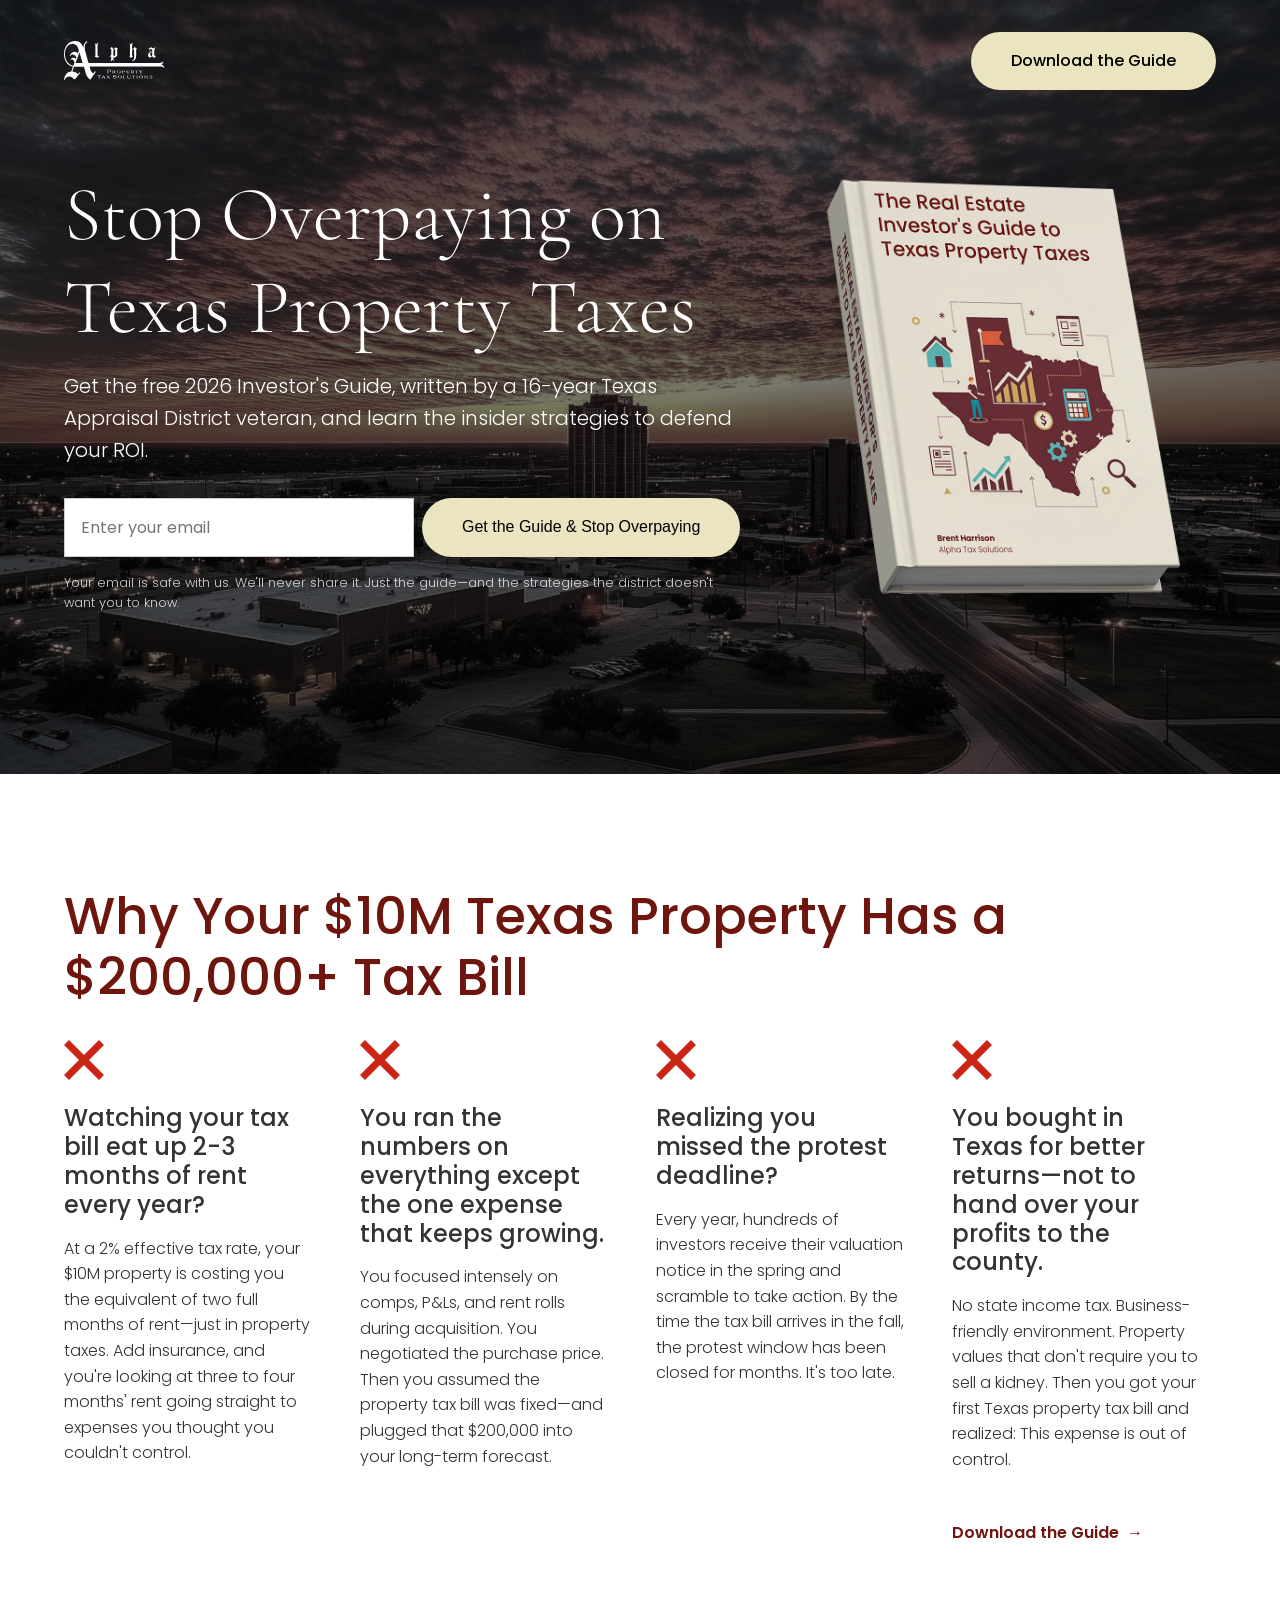
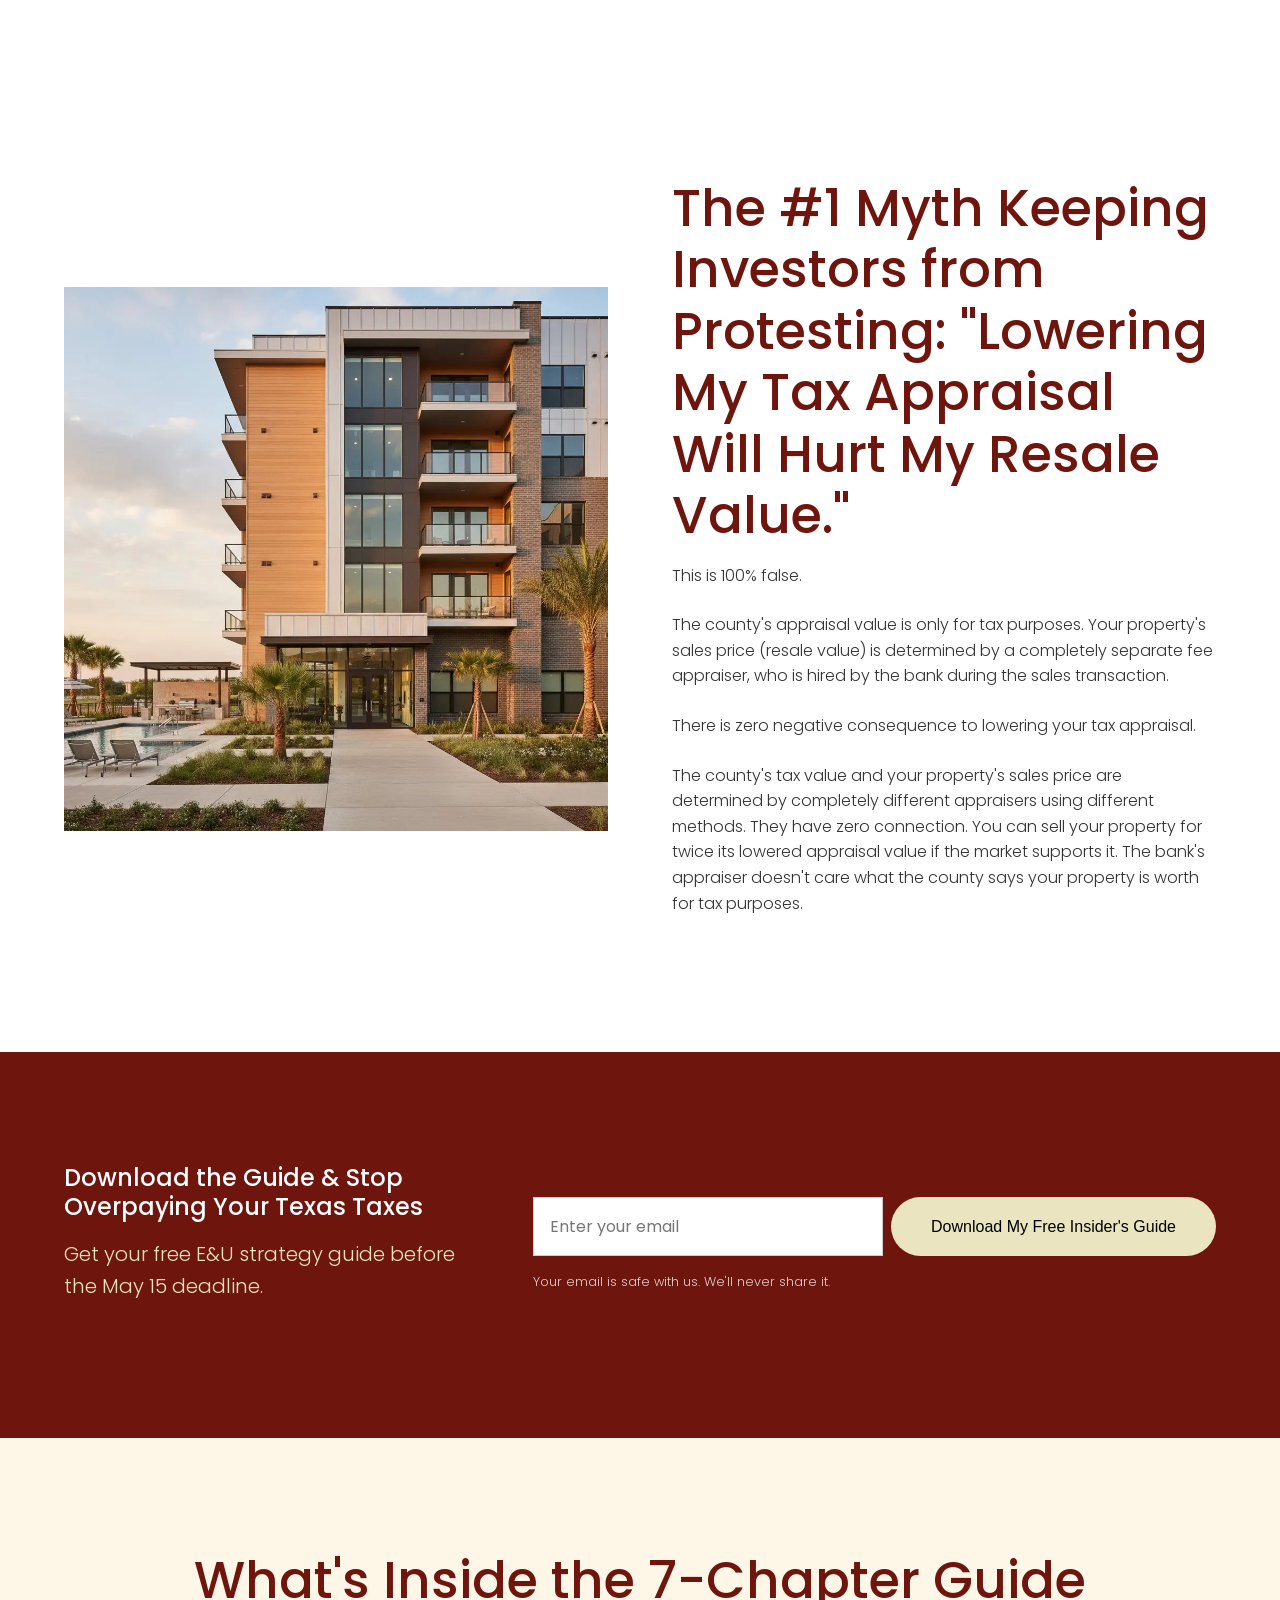
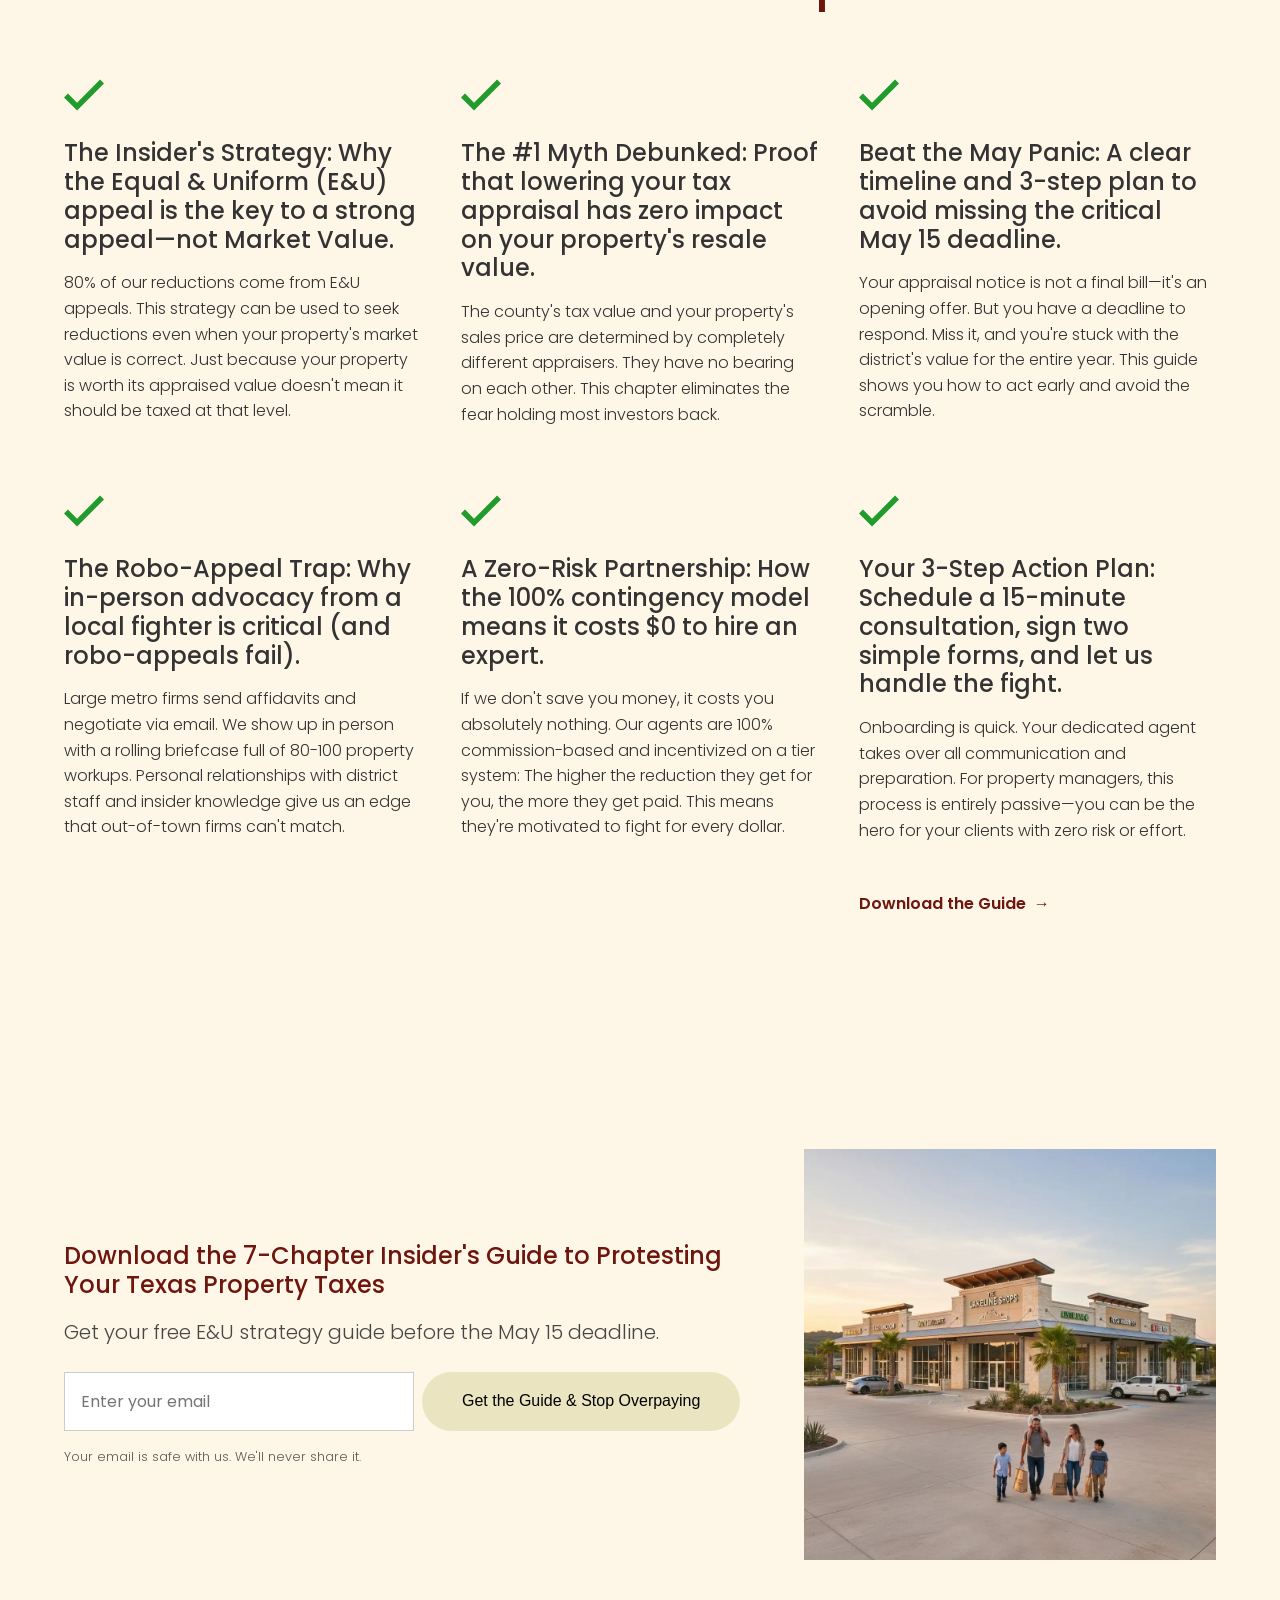
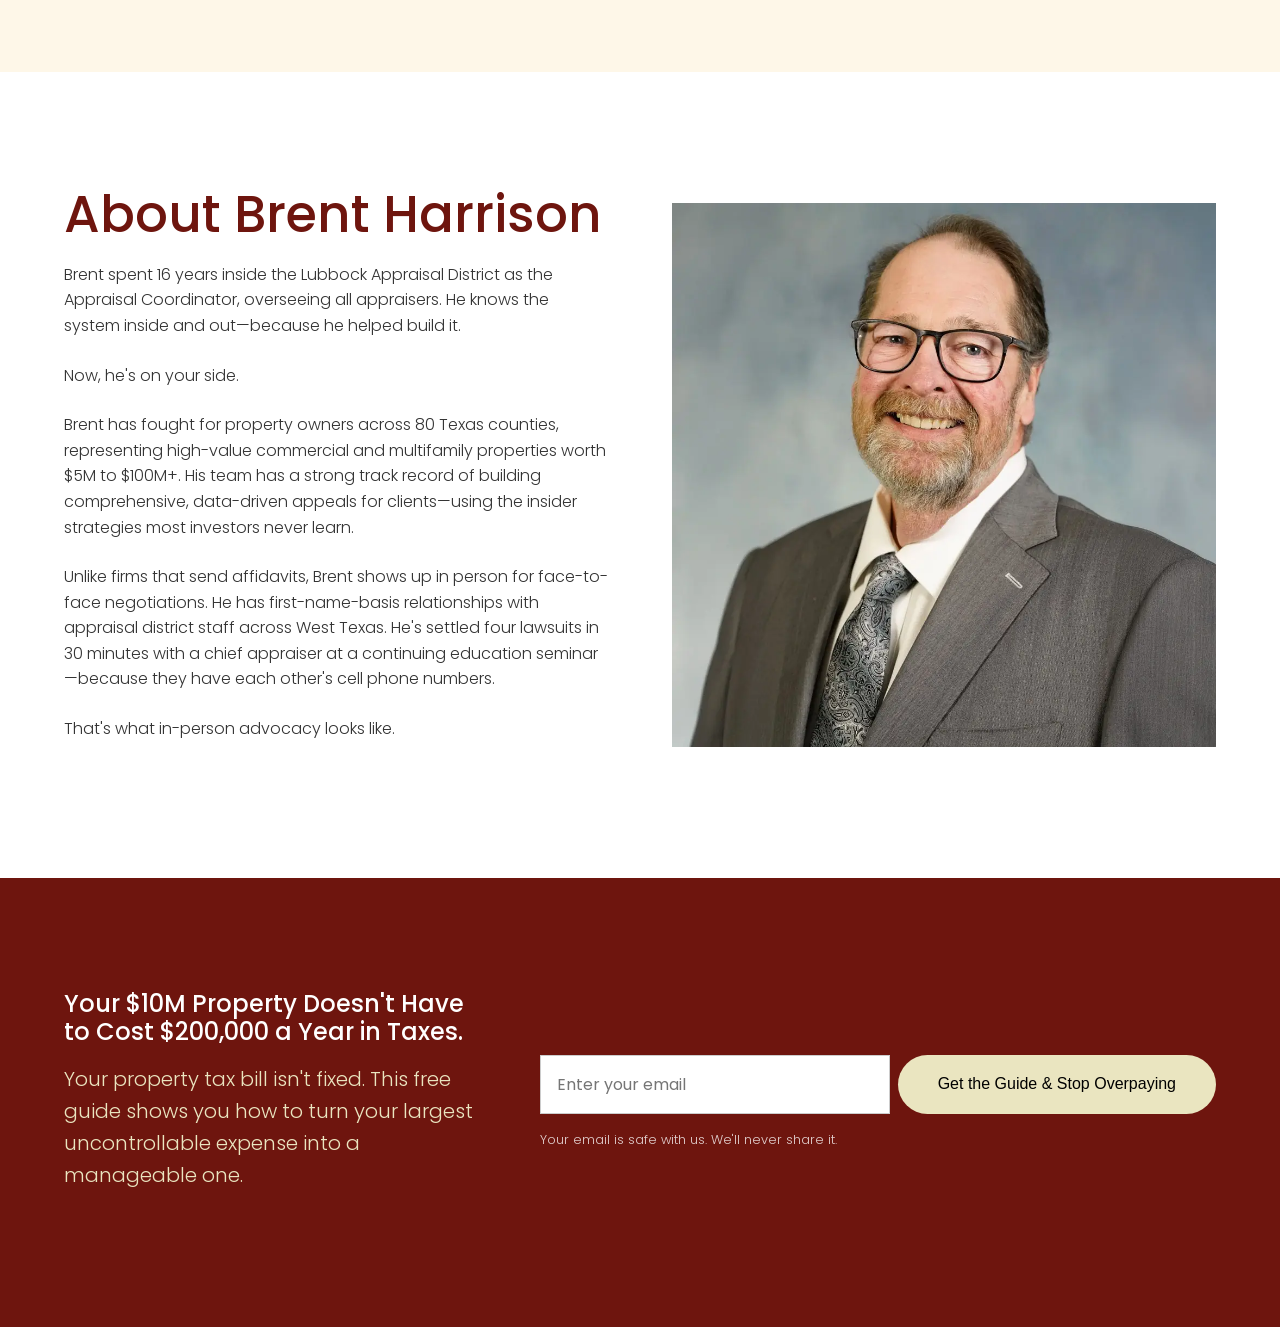
==== index.html @ 80155498 "Initial commit: Add website files" ====
<!DOCTYPE html>
<html lang="en">
<head>
    <meta charset="UTF-8">
    <meta name="viewport" content="width=device-width, initial-scale=1.0">
    
    <title>Insider's Texas Property Tax Guide for Investors | Alpha Tax Solutions</title>
    <meta name="description" content="Stop overpaying. Get the free guide from a 16-year appraisal district veteran. Learn the 'Equal & Uniform' insider strategy to protest and lower your Texas tax bill.">
    
    <link rel="icon" href="img/favicon.ico" sizes="any">
    <link rel="icon" href="img/favicon.svg" type="image/svg+xml">
    <link rel="apple-touch-icon" href="img/apple-touch-icon.png">
    <link rel="manifest" href="site.webmanifest">

    <link rel="preconnect" href="https://fonts.googleapis.com">
    <link rel="preconnect" href="https://fonts.gstatic.com" crossorigin>
    <link href="https://fonts.googleapis.com/css2?family=Cormorant+Garamond:ital,wght@0,300..700;1,300..700&family=Poppins:ital,wght@0,100;0,200;0,300;0,400;0,500;0,600;0,700;0,800;0,900;1,100;1,200;1,300;1,400;1,500;1,600;1,700;1,800;1,900&display=swap" rel="stylesheet">
    
    <link rel="stylesheet" href="style.css">

    <script type="application/ld+json">
    {
      "@context": "https://schema.org",
      "@type": "ProfessionalService",
      "name": "Alpha Tax Solutions",
      "description": "A property tax protest company specializing in helping Texas investors lower their tax bills using strategies like 'Equal & Uniform'.",
      "address": {
        "@type": "PostalAddress",
        "addressLocality": "Lubbock",
        "addressRegion": "TX",
        "addressCountry": "US"
      },
      "telephone": "+1-806-555-1234",
      "url": "https://www.alphataxsolutions.com",
      "logo": "https://www.alphataxsolutions.com/img/logo.svg",
      "sameAs": [
        "https://www.linkedin.com/company/alpha-tax-solutions"
      ],
      "areaServed": {
        "@type": "State",
        "name": "Texas"
      }
    }
    </script>
</head>
<body>

    <header class="hero-section">
        <div class="container">
            <nav class="main-nav">
                <a href="#" class="logo">
                    <img src="img/logo.svg" alt="Alpha Tax Solutions Logo">
                </a>
                <a href="#guide-form-1" class="btn">Download the Guide</a>
            </nav>
            
            <div class="hero-content grid-2">
                <div class="hero-text">
                    <h1>Stop Overpaying on Texas Property Taxes</h1>
                    <p class="subheader">Get the free 2026 Investor's Guide, written by a 16-year Texas Appraisal District veteran, and learn the insider strategies to defend your ROI.</p>
                    
                    <div class="cta-form" id="guide-form-1">
                        <form action="#" method="POST">
                            <input type="email" name="email" placeholder="Enter your email" required>
                            <button type="submit" class="btn">Get the Guide & Stop Overpaying</button>
                        </form>
                        <p>Your email is safe with us. We'll never share it. Just the guide—and the strategies the district doesn't want you to know.</p>
                    </div>
                </div>
                <div class="hero-image">
                    
                    <img src="img/book.png" alt="Texas Property Tax Guide for Investors">
                </div>
            </div>
        </div>
    </header>

    <main>

        <section class="problem-section section">
            <div class="container">
                <h2 class="problem-heading">Why Your $10M Texas Property Has a $200,000+ Tax Bill</h2>
                <div class="grid-4">
                    <div class="problem-card">
                        <img src="img/cross.svg" alt="Problem Icon" class="icon">
                        <h3>Watching your tax bill eat up 2-3 months of rent every year?</h3>
                        <p>At a 2% effective tax rate, your $10M property is costing you the equivalent of two full months of rent—just in property taxes. Add insurance, and you're looking at three to four months' rent going straight to expenses you thought you couldn't control.</p>
                    </div>
                    <div class="problem-card">
                        <img src="img/cross.svg" alt="Problem Icon" class="icon">
                        <h3>You ran the numbers on everything except the one expense that keeps growing.</h3>
                        <p>You focused intensely on comps, P&Ls, and rent rolls during acquisition. You negotiated the purchase price. Then you assumed the property tax bill was fixed—and plugged that $200,000 into your long-term forecast.</p>
                    </div>
                    <div class="problem-card">
                        <img src="img/cross.svg" alt="Problem Icon" class="icon">
                        <h3>Realizing you missed the protest deadline?</h3>
                        <p> Every year, hundreds of investors receive their valuation notice in the spring and scramble to take action. By the time the tax bill arrives in the fall, the protest window has been closed for months. It's too late.</p>
                    </div>
                    <div class="problem-card">
                        <img src="img/cross.svg" alt="Problem Icon" class="icon">
                        <h3>You bought in Texas for better returns—not to hand over your profits to the county.</h3>
                        <p>No state income tax. Business-friendly environment. Property values that don't require you to sell a kidney. Then you got your first Texas property tax bill and realized: This expense is out of control.</p>
                        <a href="#guide-form-1" class="btn btn-secondary">Download the Guide &nbsp;&rarr;</a>
                    </div>
                </div>
            </div>
        </section>

        <section class="myth-section section">
            <div class="container grid-2">
                <div class="myth-image">
                    
                    <img src="img/multifamily.webp" alt="Modern multifamily property in Texas">
                </div>
                <div class="myth-text">
                    <h2>The #1 Myth Keeping Investors from Protesting: "Lowering My Tax Appraisal Will Hurt My Resale Value."</h2>
                    <p>This is 100% false.</p>
                    <p>The county's appraisal value is only for tax purposes. Your property's sales price (resale value) is determined by a completely separate fee appraiser, who is hired by the bank during the sales transaction.</p>
                    <p>There is zero negative consequence to lowering your tax appraisal.</p>
                    <p>The county's tax value and your property's sales price are determined by completely different appraisers using different methods. They have zero connection. You can sell your property for twice its lowered appraisal value if the market supports it. The bank's appraiser doesn't care what the county says your property is worth for tax purposes.</p>
                </div>
            </div>
        </section>

        <section class="cta-section section">
            <div class="container grid-2">
                <div class="cta-text">
                    <h3>Download the Guide & Stop Overpaying Your Texas Taxes</h3>
                    <p class="cta-sub">Get your free E&U strategy guide before the May 15 deadline.</p>
                </div>
                <div class="cta-form-container">
                    <div class="cta-form">
                        <form action="#" method="POST">
                            <input type="email" name="email" placeholder="Enter your email" required>
                            <button type="submit" class="btn">Download My Free Insider's Guide</button>
                        </form>
                        <p>Your email is safe with us. We'll never share it.</p>
                    </div>
                </div>
            </div>
        </section>

        <section class="inside-section section">
            <div class="container">
                <h2>What's Inside the 7-Chapter Guide</h2>
                <div class="grid-3">
                    <div class="inside-card">
                        <img src="img/check.svg" alt="Check Icon" class="icon">
                        <h3>The Insider's Strategy: Why the Equal & Uniform (E&U) appeal is the key to a strong appeal—not Market Value.</h3>
                        <p>80% of our reductions come from E&U appeals. This strategy can be used to seek reductions even when your property's market value is correct. Just because your property is worth its appraised value doesn't mean it should be taxed at that level.</p>
                    </div>
                    <div class="inside-card">
                        <img src="img/check.svg" alt="Check Icon" class="icon">
                        <h3>The #1 Myth Debunked: Proof that lowering your tax appraisal has zero impact on your property's resale value.</h3>
                        <p>The county's tax value and your property's sales price are determined by completely different appraisers. They have no bearing on each other. This chapter eliminates the fear holding most investors back.</p>
                    </div>
                    <div class="inside-card">
                        <img src="img/check.svg" alt="Check Icon" class="icon">
                        <h3>Beat the May Panic: A clear timeline and 3-step plan to avoid missing the critical May 15 deadline.</h3>
                        <p>Your appraisal notice is not a final bill—it's an opening offer. But you have a deadline to respond. Miss it, and you're stuck with the district's value for the entire year. This guide shows you how to act early and avoid the scramble.</p>
                    </div>
                    <div class="inside-card">
                        <img src="img/check.svg" alt="Check Icon" class="icon">
                        <h3>The Robo-Appeal Trap: Why in-person advocacy from a local fighter is critical (and robo-appeals fail).</h3>
                        <p>Large metro firms send affidavits and negotiate via email. We show up in person with a rolling briefcase full of 80-100 property workups. Personal relationships with district staff and insider knowledge give us an edge that out-of-town firms can't match.</p>
                    </div>
                    <div class="inside-card">
                        <img src="img/check.svg" alt="Check Icon" class="icon">
                        <h3>A Zero-Risk Partnership: How the 100% contingency model means it costs $0 to hire an expert.</h3>
                        <p> If we don't save you money, it costs you absolutely nothing. Our agents are 100% commission-based and incentivized on a tier system: The higher the reduction they get for you, the more they get paid. This means they're motivated to fight for every dollar.</p>
                    </div>
                    <div class="inside-card">
                        <img src="img/check.svg" alt="Problem Icon" class="icon">
                        <h3>Your 3-Step Action Plan: Schedule a 15-minute consultation, sign two simple forms, and let us handle the fight.</h3>
                        <p>Onboarding is quick. Your dedicated agent takes over all communication and preparation. For property managers, this process is entirely passive—you can be the hero for your clients with zero risk or effort.</p>
                        <a href="#guide-form-1" class="btn btn-secondary">Download the Guide &nbsp;&rarr;</a>
                    </div>
                </div>
            </div>
        </section>

        <section class="cta-section-alt section">
            <div class="container grid-2">
                <div class="cta-alt-text">
                    <h3>Download the 7-Chapter Insider's Guide to Protesting Your Texas Property Taxes</h3>
                    <p class="cta-sub">Get your free E&U strategy guide before the May 15 deadline.</p>
                    <div class="cta-form">
                        <form action="#" method="POST">
                            <input type="email" name="email" placeholder="Enter your email" required>
                            <button type="submit" class="btn">Get the Guide & Stop Overpaying</button>
                        </form>
                        <p>Your email is safe with us. We'll never share it.</p>
                    </div>
                </div>
                <div class="cta-alt-image">
                    
                    <img src="img/stripmall.webp" alt="Commercial strip mall property in Texas">
                </div>
            </div>
        </section>

        <section class="about-section section">
            <div class="container grid-2">
                <div class="about-text">
                    <h2>About Brent Harrison</h2>
                    <p>Brent spent 16 years inside the Lubbock Appraisal District as the Appraisal Coordinator, overseeing all appraisers. He knows the system inside and out—because he helped build it.</p>
                    <p>Now, he's on your side.</p>
                    <p>Brent has fought for property owners across 80 Texas counties, representing high-value commercial and multifamily properties worth $5M to $100M+. His team has a strong track record of building comprehensive, data-driven appeals for clients—using the insider strategies most investors never learn.</p>
                    <p>Unlike firms that send affidavits, Brent shows up in person for face-to-face negotiations. He has first-name-basis relationships with appraisal district staff across West Texas. He's settled four lawsuits in 30 minutes with a chief appraiser at a continuing education seminar—because they have each other's cell phone numbers.</p>
                    <p>That's what in-person advocacy looks like.</p>
                </div>
                <div class="about-image">
                    
                    <img src="img/brent.webp" alt="Brent Harrison, 16-year appraisal district veteran">
                </div>
            </div>
        </section>

        <section class="cta-section section">
            <div class="container grid-2">
                <div class="cta-text">
                    <h3>Your $10M Property Doesn't Have to Cost $200,000 a Year in Taxes.</h3>
                    <p class="cta-sub">Your property tax bill isn't fixed. This free guide shows you how to turn your largest uncontrollable expense into a manageable one.</p>
                </div>
                <div class="cta-form-container">
                    <div class="cta-form">
                        <form action="#" method="POST">
                            <input type="email" name="email" placeholder="Enter your email" required>
                            <button type="submit" class="btn">Get the Guide & Stop Overpaying</button>
                        </form>
                        <p>Your email is safe with us. We'll never share it.</p>
                    </div>
                </div>
            </div>
        </section>
    </main>

</body>
</html>
---- style.css ----
/*
==================================================
CSS Variables (Root)
==================================================
*/
:root {
    /* Fonts */
    --font-primary: 'Poppins', sans-serif;
    --font-secondary: 'Cormorant Garamond', serif;

    /* Colors */
    --color-primary: #6E150E;
    --color-secondary: #EAE5C0;
    --color-accent: #FEF7E8;
    --color-text-light: #ffffff;
    --color-text-dark: #000000;
    --color-text-body: #333333;

    /* Sizing & Spacing */
    --padding-section: 112px;
    --padding-container: 64px;
    --max-width-container: 1440px;
    --border-radius-btn: 70px;
}

/*
==================================================
Global Reset & Base Styles
==================================================
*/
* {
    margin: 0;
    padding: 0;
    box-sizing: border-box;
}

html {
    scroll-behavior: smooth;
    font-size: 16px;
}

body {
    font-family: var(--font-primary);
    font-weight: 300;
    line-height: 1.6;
    color: var(--color-text-body);
    background-color: var(--color-text-light);
}

img {
    max-width: 100%;
    height: auto;
    display: block;
}

a {
    text-decoration: none;
    color: inherit;
}

/*
==================================================
Typography
==================================================
*/
h1, h2, h3 {
    margin-bottom: 1rem;
    line-height: 1.2;
}

h1 {
    font-family: var(--font-secondary);
    font-weight: 300;
    font-size: clamp(3rem, 6vw, 5rem); /* Scales font size */
}

h2 {
    font-family: var(--font-primary);
    font-weight: 500;
    color: var(--color-primary);
    font-size: clamp(2rem, 4vw, 3.25rem);
}

h3 {
    font-family: var(--font-primary);
    font-weight: 500;
    font-size: clamp(1.25rem, 2vw, 1.5rem);
}

p {
    margin-bottom: 1.5rem;
}

p.subheader {
    font-size: 1.25rem;
    margin-bottom: 2rem;
}

.icon {
    height: 40px;
    width: 40px;
    margin-bottom: 1.5rem;
}

/*
==================================================
Layout & Reusable Components
==================================================
*/
.section {
    padding: var(--padding-section) 0;
}

.container {
    width: 100%;
    max-width: var(--max-width-container);
    margin: 0 auto;
    padding: 0 var(--padding-container);
}

.grid-2 {
    display: grid;
    grid-template-columns: 1fr 1fr;
    gap: 4rem;
    align-items: center;
}

.grid-3 {
    display: grid;
    grid-template-columns: repeat(3, 1fr);
    gap: 2.5rem;
}

.grid-4 {
    display: grid;
    grid-template-columns: repeat(4, 1fr);
    gap: 2rem;
}

/* Buttons */
.btn {
    display: inline-block;
    padding: 1rem 2.5rem;
    background-color: var(--color-secondary);
    color: var(--color-text-dark);
    border-radius: var(--border-radius-btn);
    font-weight: 500;
    text-align: center;
    transition: all 0.3s ease;
    border: none;
    cursor: pointer;
    font-size: 1rem;
}

.btn:hover {
    transform: translateY(-3px);
    box-shadow: 0 4px 10px rgba(0, 0, 0, 0.1);
}

.btn.btn-secondary {
    background-color: transparent;
    color: var(--color-primary);
    padding: 0.5rem 0;
    border-radius: 0;
    font-weight: 600;
}

.btn.btn-secondary:hover {
    transform: none;
    box-shadow: none;
    opacity: 0.7;
}

/* CTA Form */
.cta-form {
    display: flex;
    flex-direction: column;
    gap: 1rem;
}

.cta-form form {
    display: flex;
    gap: 0.5rem;
    width: 100%;
}

.cta-form input[type="email"] {
    flex-grow: 1;
    padding: 1rem;
    border: 1px solid #ccc;
    font-family: var(--font-primary);
    font-size: 1rem;
}

.cta-form .btn {
    flex-shrink: 0;
    white-space: nowrap; /* Prevents button text from wrapping */
}

.cta-form p {
    font-size: 0.8rem;
    opacity: 0.8;
    margin-bottom: 0;
}

/*
==================================================
Section Specific Styles
==================================================
*/

/* --- Hero Section --- */
.hero-section {
    background: linear-gradient(rgba(0, 0, 0, 0.5), rgba(0, 0, 0, 0.5)), url('img/city.jpg') no-repeat center center/cover;
    color: var(--color-text-light);
    padding-bottom: var(--padding-section);
}

.main-nav {
    display: flex;
    justify-content: space-between;
    align-items: center;
    padding: 2rem 0;
}

.main-nav .logo img {
    height: 40px;
    width: auto;
}

.hero-content {
    min-height: 60vh;
}

.hero-image img {
    width: 100%;
    max-width: 450px;
    margin: 0 auto;
}

/* --- Problem Section --- */
.problem-heading {
    /* Spans 2 columns on a 4-column grid base */
    grid-column: 1 / span 2;
    margin-bottom: 2rem;
}

.problem-section .grid-4 {
    align-items: flex-start;
}

.problem-card {
    padding-right: 1rem; /* Ensures text doesn't touch next card's space */
}
.problem-card .btn-secondary {
    margin-top: 1rem;
}

/* --- Myth Section --- */
.myth-section .myth-image img {
    aspect-ratio: 1/1;
    object-fit: cover;
    width: 100%;
}

/* --- CTA Section (Dark) --- */
.cta-section {
    background-color: var(--color-primary);
    color: var(--color-text-light);
}

.cta-section h3 {
    color: var(--color-text-light);
}

.cta-section .cta-sub {
    color: var(--color-secondary);
    font-size: 1.25rem;
}

/* --- What's Inside Section --- */
.inside-section {
    background-color: var(--color-accent);
}

.inside-section h2 {
    text-align: center;
    margin-bottom: 4rem;
}

.inside-section .grid-3 {
    align-items: flex-start;
}

.inside-card .btn-secondary {
    margin-top: 1rem;
}

/* --- CTA Section 2 (Light) --- */
.cta-section-alt {
    background-color: var(--color-accent);
}

.cta-section-alt h3 {
    color: var(--color-primary); /* Readability Fix */
}

.cta-section-alt .cta-sub {
    color: var(--color-text-body); /* Readability Fix */
    font-size: 1.25rem;
    opacity: 0.9;
}

.cta-section-alt .cta-alt-image img {
}

/* --- About Section --- */
.about-section .about-image img {
    aspect-ratio: 1/1;
    object-fit: cover;
    object-position: top;
    width: 100%;
}

/*
==================================================
Responsiveness (Mobile)
==================================================
*/

/* --- Tablet (Medium Screens) --- */
@media (max-width: 992px) {
    :root {
        --padding-section: 80px;
        --padding-container: 40px;
    }

    .grid-4 {
        grid-template-columns: 1fr 1fr;
    }

    .problem-heading {
        grid-column: 1 / span 2; /* Stays spanned */
    }
}

/* --- Mobile (Small Screens) --- */
@media (max-width: 768px) {
    :root {
        --padding-section: 60px;
        --padding-container: 24px;
    }

    .grid-2,
    .grid-3,
    .grid-4 {
        grid-template-columns: 1fr; /* Stack all columns */
        gap: 2rem;
    }

    .problem-heading {
        grid-column: 1 / span 1; /* Stacks */
    }

    .hero-content {
        text-align: center;
    }

    .hero-image {
        /* FIX 3: Removed 'order: -1' and changed margin */
        margin-top: 2rem; 
    }

    .myth-section .myth-image {
        order: -1;
    }

    .cta-alt-image {
        order: -1;
    }
    
    .about-section .about-image {
        order: -1;
    }

    .cta-form form {
        flex-direction: column;
        align-items: stretch;
    }

    .cta-form .btn {
        width: 100%;
    }

    .main-nav {
        padding: 1rem 0;
        /* FIX 2: Push button to the right on mobile */
        justify-content: flex-end; 
    }

    /* FIX 2: Hide logo on mobile */
    .main-nav .logo {
        display: none;
    }

    .main-nav .logo img {
        height: 32px;
    }
}
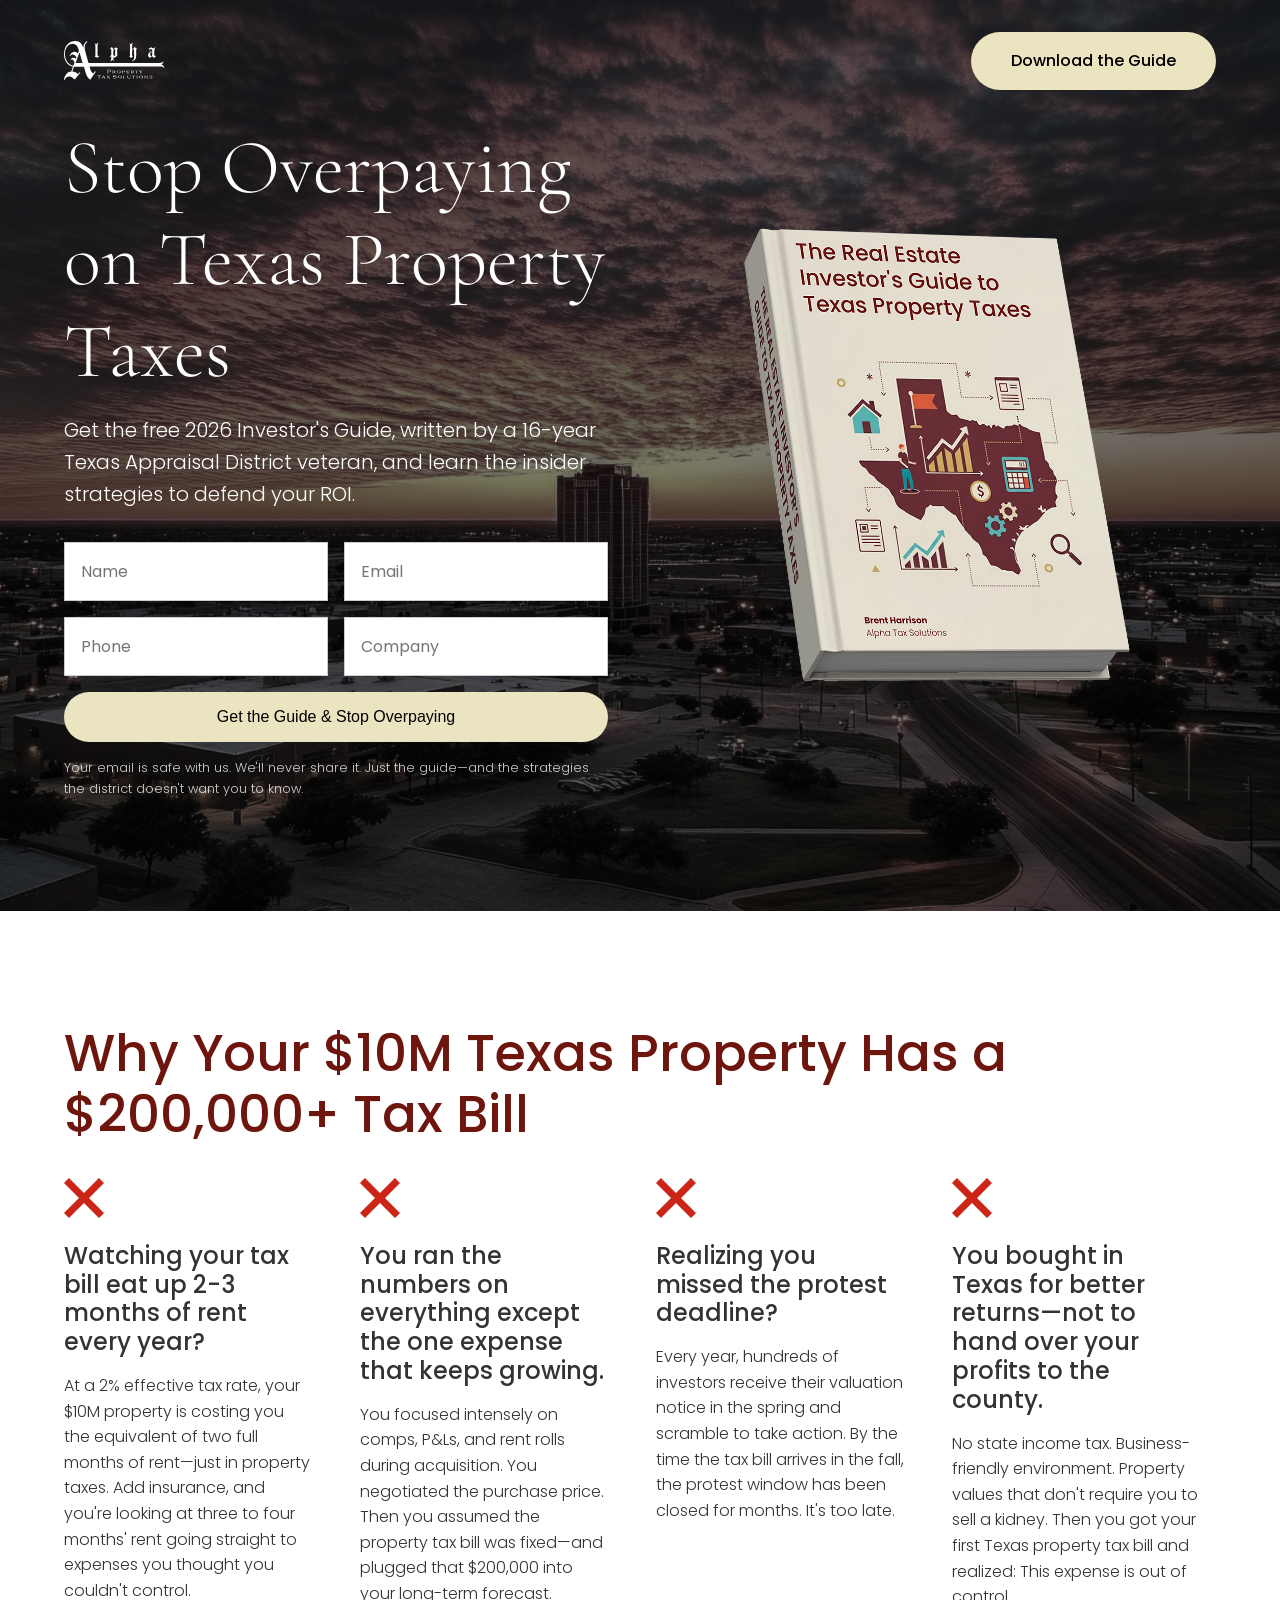
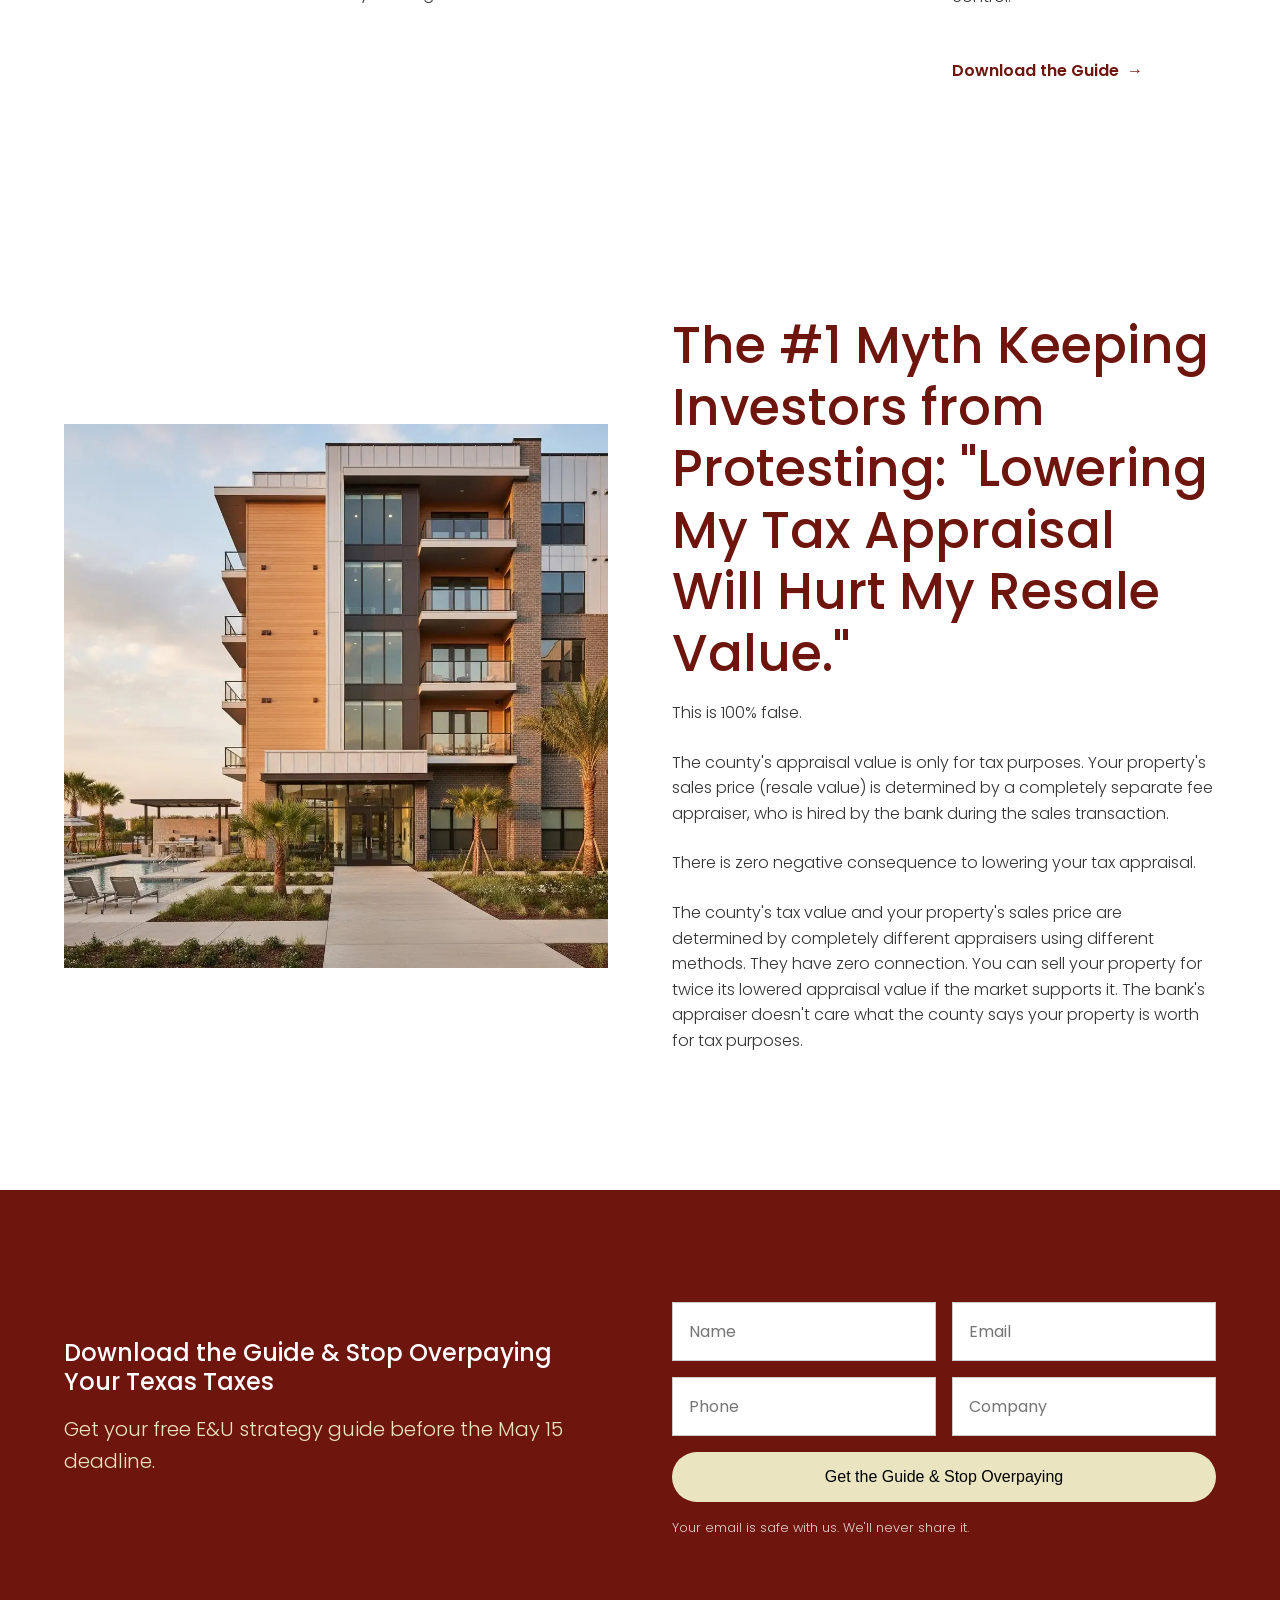
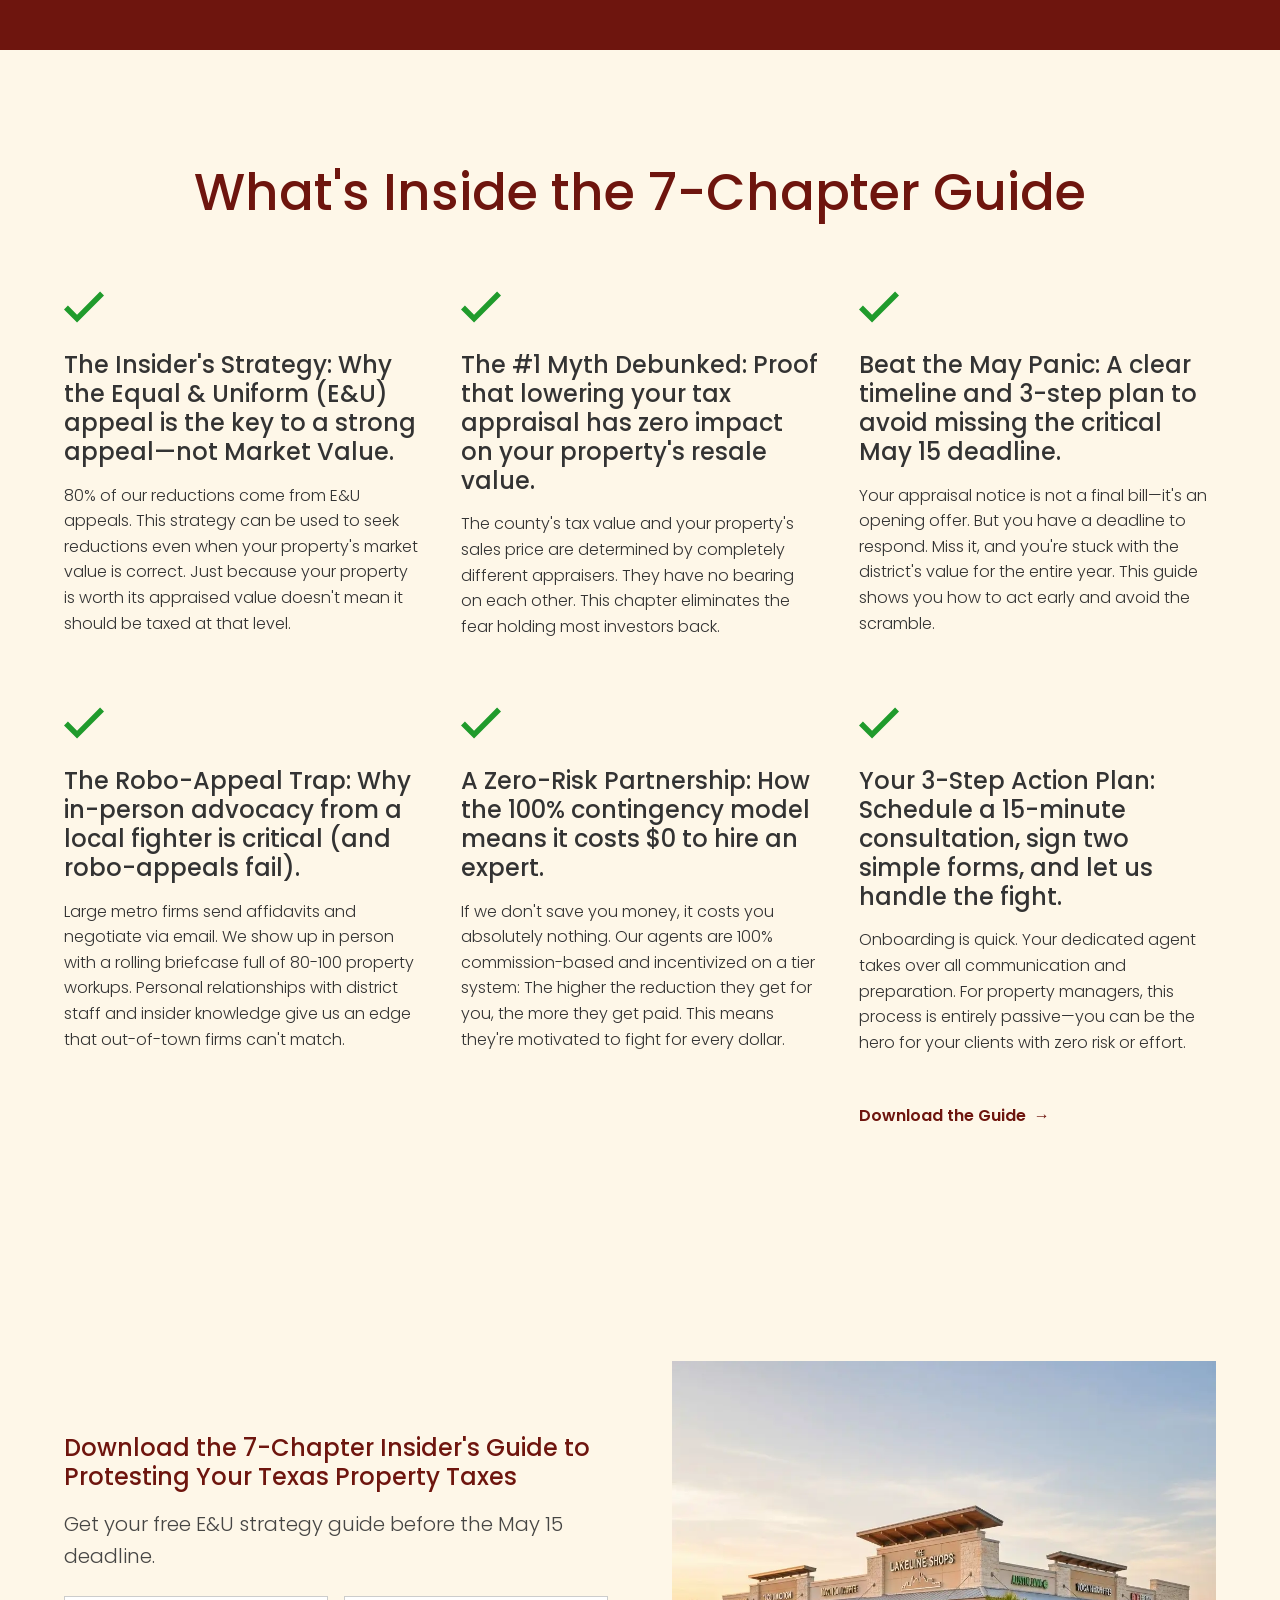
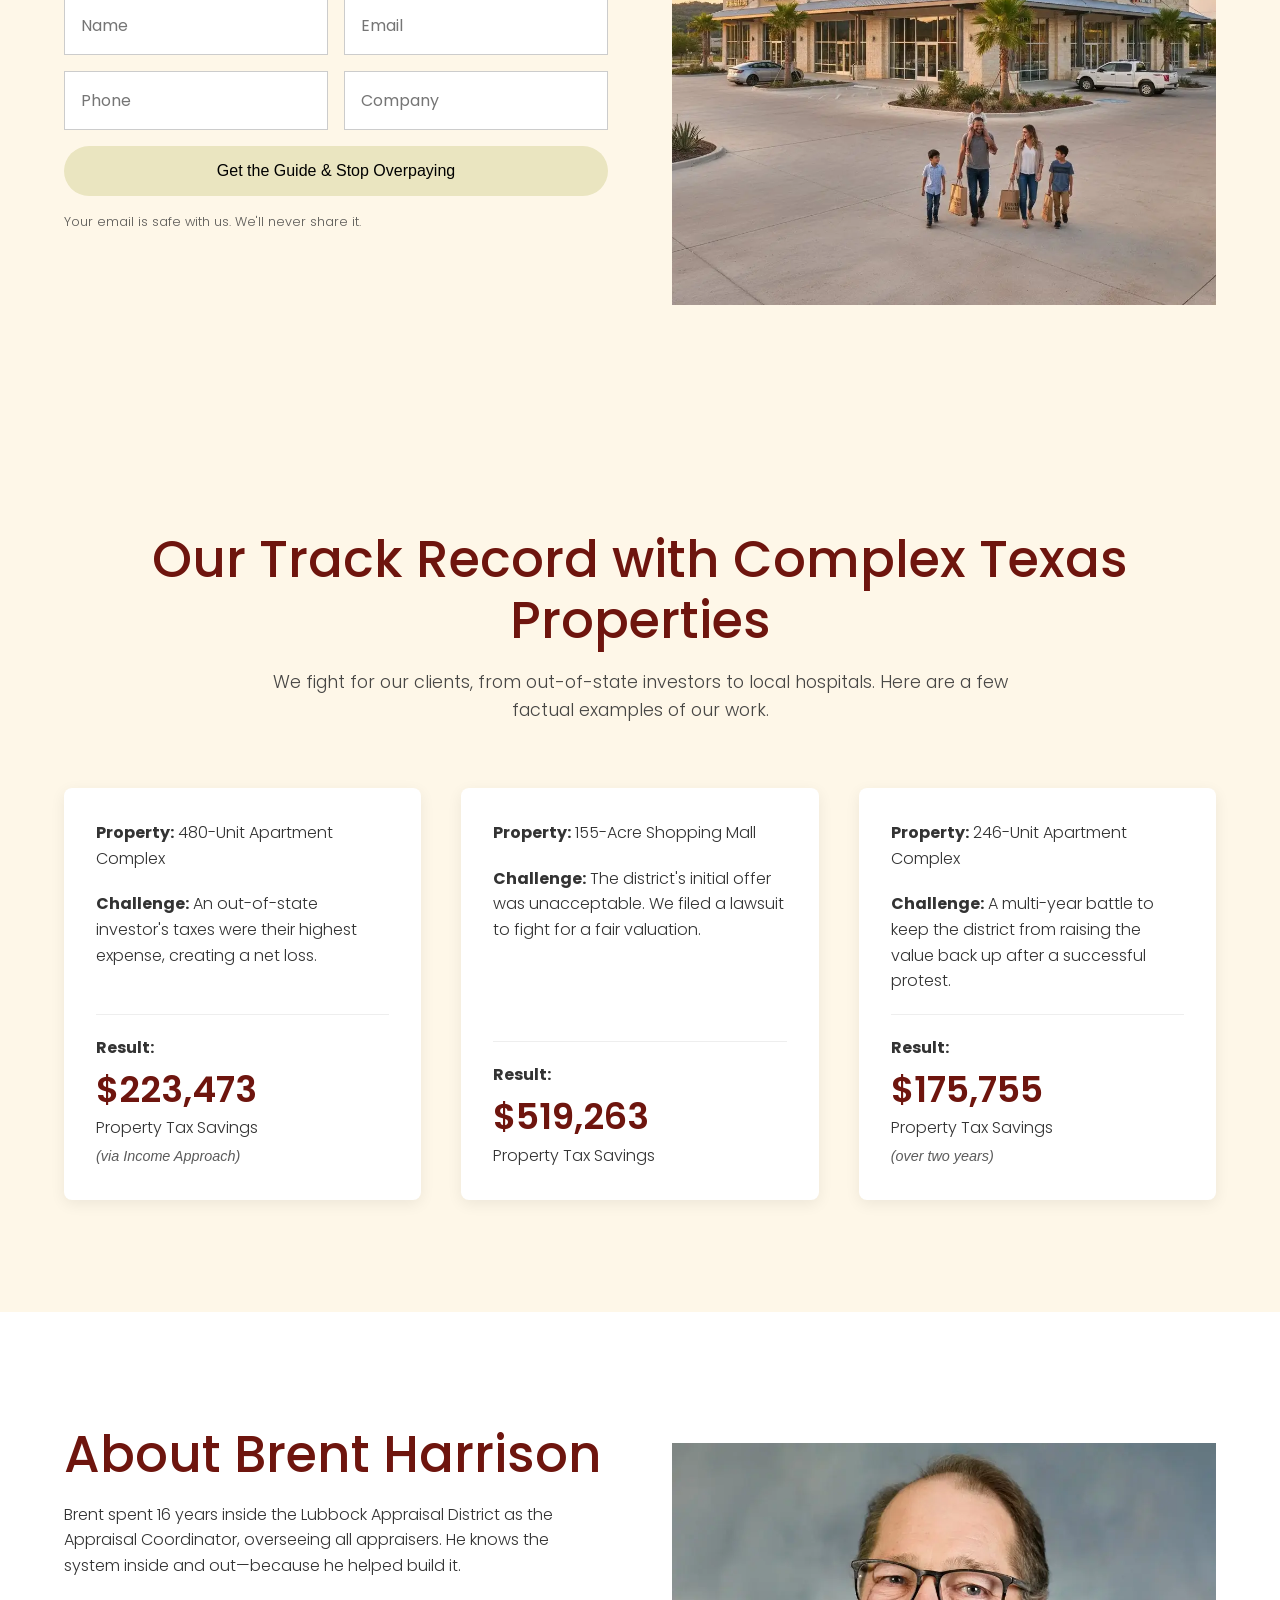
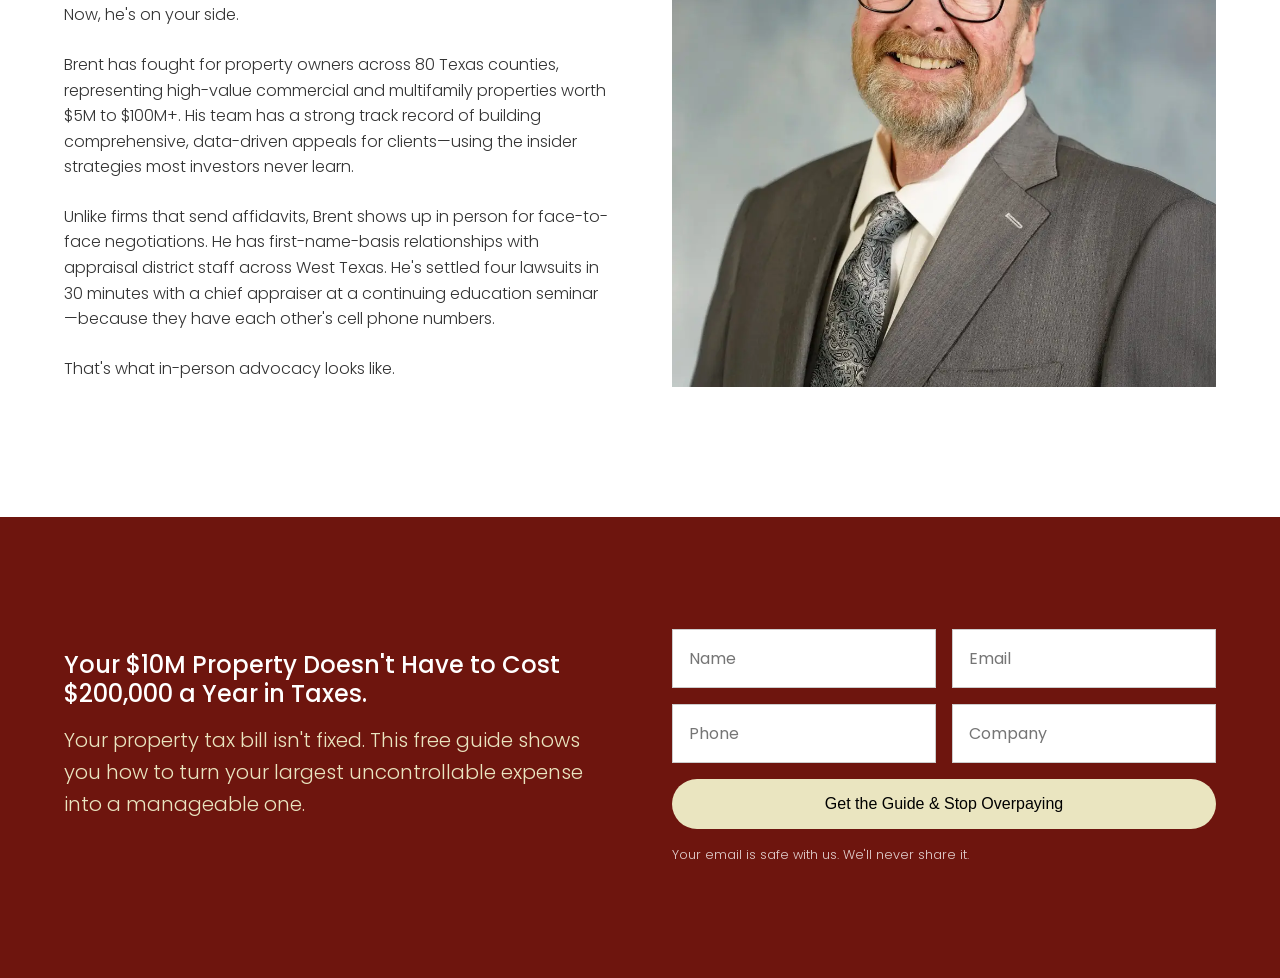
==== commit ff893ead: "fixed copy" ====
--- a/index.html
+++ b/index.html
@@ -61,7 +61,12 @@
                     
                     <div class="cta-form" id="guide-form-1">
                         <form action="#" method="POST">
-                            <input type="email" name="email" placeholder="Enter your email" required>
+                            <div class="form-grid">
+                                <input type="text" name="name" placeholder="Name" required>
+                                <input type="email" name="email" placeholder="Email" required>
+                                <input type="tel" name="phone" placeholder="Phone" required>
+                                <input type="text" name="company" placeholder="Company">
+                            </div>
                             <button type="submit" class="btn">Get the Guide & Stop Overpaying</button>
                         </form>
                         <p>Your email is safe with us. We'll never share it. Just the guide—and the strategies the district doesn't want you to know.</p>
@@ -100,7 +105,7 @@
                         <img src="img/cross.svg" alt="Problem Icon" class="icon">
                         <h3>You bought in Texas for better returns—not to hand over your profits to the county.</h3>
                         <p>No state income tax. Business-friendly environment. Property values that don't require you to sell a kidney. Then you got your first Texas property tax bill and realized: This expense is out of control.</p>
-                        <a href="#guide-form-1" class="btn btn-secondary">Download the Guide &nbsp;&rarr;</a>
+                        <a href="#cta" class="btn btn-secondary">Download the Guide &nbsp;&rarr;</a>
                     </div>
                 </div>
             </div>
@@ -122,7 +127,7 @@
             </div>
         </section>
 
-        <section class="cta-section section">
+        <section class="cta-section section" id="cta">
             <div class="container grid-2">
                 <div class="cta-text">
                     <h3>Download the Guide & Stop Overpaying Your Texas Taxes</h3>
@@ -131,8 +136,13 @@
                 <div class="cta-form-container">
                     <div class="cta-form">
                         <form action="#" method="POST">
-                            <input type="email" name="email" placeholder="Enter your email" required>
-                            <button type="submit" class="btn">Download My Free Insider's Guide</button>
+                            <div class="form-grid">
+                                <input type="text" name="name" placeholder="Name" required>
+                                <input type="email" name="email" placeholder="Email" required>
+                                <input type="tel" name="phone" placeholder="Phone" required>
+                                <input type="text" name="company" placeholder="Company">
+                            </div>
+                            <button type="submit" class="btn">Get the Guide & Stop Overpaying</button>
                         </form>
                         <p>Your email is safe with us. We'll never share it.</p>
                     </div>
@@ -186,7 +196,12 @@
                     <p class="cta-sub">Get your free E&U strategy guide before the May 15 deadline.</p>
                     <div class="cta-form">
                         <form action="#" method="POST">
-                            <input type="email" name="email" placeholder="Enter your email" required>
+                            <div class="form-grid">
+                                <input type="text" name="name" placeholder="Name" required>
+                                <input type="email" name="email" placeholder="Email" required>
+                                <input type="tel" name="phone" placeholder="Phone" required>
+                                <input type="text" name="company" placeholder="Company">
+                            </div>
                             <button type="submit" class="btn">Get the Guide & Stop Overpaying</button>
                         </form>
                         <p>Your email is safe with us. We'll never share it.</p>
@@ -195,6 +210,53 @@
                 <div class="cta-alt-image">
                     
                     <img src="img/stripmall.webp" alt="Commercial strip mall property in Texas">
+                </div>
+            </div>
+        </section>
+
+        <!-- ==================================================
+          Track Record Section
+          ================================================== -->
+        <section class="track-record-section section">
+            <div class="container">
+                <h2 class="track-record-heading">Our Track Record with Complex Texas Properties</h2>
+                <p class="section-subheader">We fight for our clients, from out-of-state investors to local hospitals. Here are a few factual examples of our work.</p>
+                
+                <div class="grid-3">
+                    <!-- Case Study Card 1 -->
+                    <div class="case-study-card">
+                        <p><strong>Property:</strong> 480-Unit Apartment Complex</p>
+                        <p><strong>Challenge:</strong> An out-of-state investor's taxes were their highest expense, creating a net loss.</p>
+                        <p class="case-study-result-wrapper">
+                            <strong>Result:</strong> 
+                            <span class="case-study-result">$223,473</span> 
+                            Property Tax Savings 
+                            <span class="case-study-note">(via Income Approach)</span>
+                        </p>
+                    </div>
+                    
+                    <!-- Case Study Card 2 -->
+                    <div class="case-study-card">
+                        <p><strong>Property:</strong> 155-Acre Shopping Mall</p>
+                        <p><strong>Challenge:</strong> The district's initial offer was unacceptable. We filed a lawsuit to fight for a fair valuation.</p>
+                        <p class="case-study-result-wrapper">
+                            <strong>Result:</strong> 
+                            <span class="case-study-result">$519,263</span> 
+                            Property Tax Savings
+                        </p>
+                    </div>
+                    
+                    <!-- Case Study Card 3 -->
+                    <div class="case-study-card">
+                        <p><strong>Property:</strong> 246-Unit Apartment Complex</p>
+                        <p><strong>Challenge:</strong> A multi-year battle to keep the district from raising the value back up after a successful protest.</p>
+                        <p class="case-study-result-wrapper">
+                            <strong>Result:</strong> 
+                            <span class="case-study-result">$175,755</span> 
+                            Property Tax Savings 
+                            <span class="case-study-note">(over two years)</span>
+                        </p>
+                    </div>
                 </div>
             </div>
         </section>
@@ -225,7 +287,12 @@
                 <div class="cta-form-container">
                     <div class="cta-form">
                         <form action="#" method="POST">
-                            <input type="email" name="email" placeholder="Enter your email" required>
+                            <div class="form-grid">
+                                <input type="text" name="name" placeholder="Name" required>
+                                <input type="email" name="email" placeholder="Email" required>
+                                <input type="tel" name="phone" placeholder="Phone" required>
+                                <input type="text" name="company" placeholder="Company">
+                            </div>
                             <button type="submit" class="btn">Get the Guide & Stop Overpaying</button>
                         </form>
                         <p>Your email is safe with us. We'll never share it.</p>
--- a/style.css
+++ b/style.css
@@ -171,7 +171,10 @@
     opacity: 0.7;
 }
 
-/* CTA Form */
+/* ==================================================
+  CTA Form (UPDATED)
+  ==================================================
+*/
 .cta-form {
     display: flex;
     flex-direction: column;
@@ -180,21 +183,33 @@
 
 .cta-form form {
     display: flex;
-    gap: 0.5rem;
-    width: 100%;
-}
-
-.cta-form input[type="email"] {
-    flex-grow: 1;
+    flex-direction: column; /* Stacks the grid and button */
+    gap: 1rem; /* Space between grid and button */
+    width: 100%;
+}
+
+/* This is the new 2x2 grid container */
+.form-grid {
+    display: grid;
+    grid-template-columns: 1fr 1fr;
+    gap: 1rem;
+}
+
+/* Updated to style all new inputs */
+.cta-form input[type="text"],
+.cta-form input[type="email"],
+.cta-form input[type="tel"] {
+    width: 100%; /* Fields fill their grid cell */
     padding: 1rem;
     border: 1px solid #ccc;
     font-family: var(--font-primary);
     font-size: 1rem;
 }
 
+/* Updated for full-width button */
 .cta-form .btn {
-    flex-shrink: 0;
-    white-space: nowrap; /* Prevents button text from wrapping */
+    width: 100%;
+    flex-shrink: 0; 
 }
 
 .cta-form p {
@@ -311,8 +326,77 @@
     opacity: 0.9;
 }
 
-.cta-section-alt .cta-alt-image img {
-}
+/* --- Track Record Section --- */
+.track-record-section {
+    background-color: var(--color-accent);
+}
+
+.track-record-heading {
+    text-align: center;
+}
+
+.section-subheader {
+    font-size: 1.1rem;
+    text-align: center;
+    max-width: 800px; /* Constrain line length */
+    margin-left: auto;
+    margin-right: auto;
+    margin-bottom: 4rem; /* Space before cards */
+    opacity: 0.9;
+}
+
+.case-study-card {
+    background-color: var(--color-text-light);
+    padding: 2rem;
+    border-radius: 8px;
+    box-shadow: 0 4px 15px rgba(0, 0, 0, 0.07);
+    transition: all 0.3s ease;
+    /* Added to help align cards if heights differ slightly */
+    display: flex;
+    flex-direction: column;
+}
+
+.case-study-card:hover {
+    transform: translateY(-5px);
+    box-shadow: 0 6px 20px rgba(0, 0, 0, 0.1);
+}
+
+.case-study-card p {
+    margin-bottom: 1.25rem;
+}
+
+/* Remove margin from the last paragraph in the card */
+.case-study-card p:last-child {
+    margin-bottom: 0;
+}
+
+.case-study-result-wrapper {
+    /* Add a separator line */
+    border-top: 1px solid #eee;
+    padding-top: 1.25rem;
+    margin-top: auto; /* Pushes this to the bottom */
+}
+
+.case-study-result {
+    /* The main monetary value */
+    display: block; /* Puts it on its own line */
+    font-size: 2.25rem;
+    font-weight: 600;
+    color: var(--color-primary);
+    line-height: 1.2;
+    margin-top: 0.5rem; /* Space from "Result:" */
+    margin-bottom: 0.25rem; /* Space before the rest of the text */
+}
+
+.case-study-note {
+    /* For the (via Income Approach) text */
+    display: block;
+    font-style: italic;
+    opacity: 0.8;
+    font-size: 0.9rem;
+    margin-top: 0.25rem;
+}
+
 
 /* --- About Section --- */
 .about-section .about-image img {
@@ -367,7 +451,6 @@
     }
 
     .hero-image {
-        /* FIX 3: Removed 'order: -1' and changed margin */
         margin-top: 2rem; 
     }
 
@@ -382,23 +465,20 @@
     .about-section .about-image {
         order: -1;
     }
-
-    .cta-form form {
-        flex-direction: column;
-        align-items: stretch;
-    }
-
-    .cta-form .btn {
-        width: 100%;
+    
+    /* FORM CSS CHANGE
+      This stacks the 2x2 grid into a single column on mobile.
+      The old form/button rules were removed as they are no longer needed.
+    */
+    .form-grid {
+        grid-template-columns: 1fr;
     }
 
     .main-nav {
         padding: 1rem 0;
-        /* FIX 2: Push button to the right on mobile */
         justify-content: flex-end; 
     }
 
-    /* FIX 2: Hide logo on mobile */
     .main-nav .logo {
         display: none;
     }
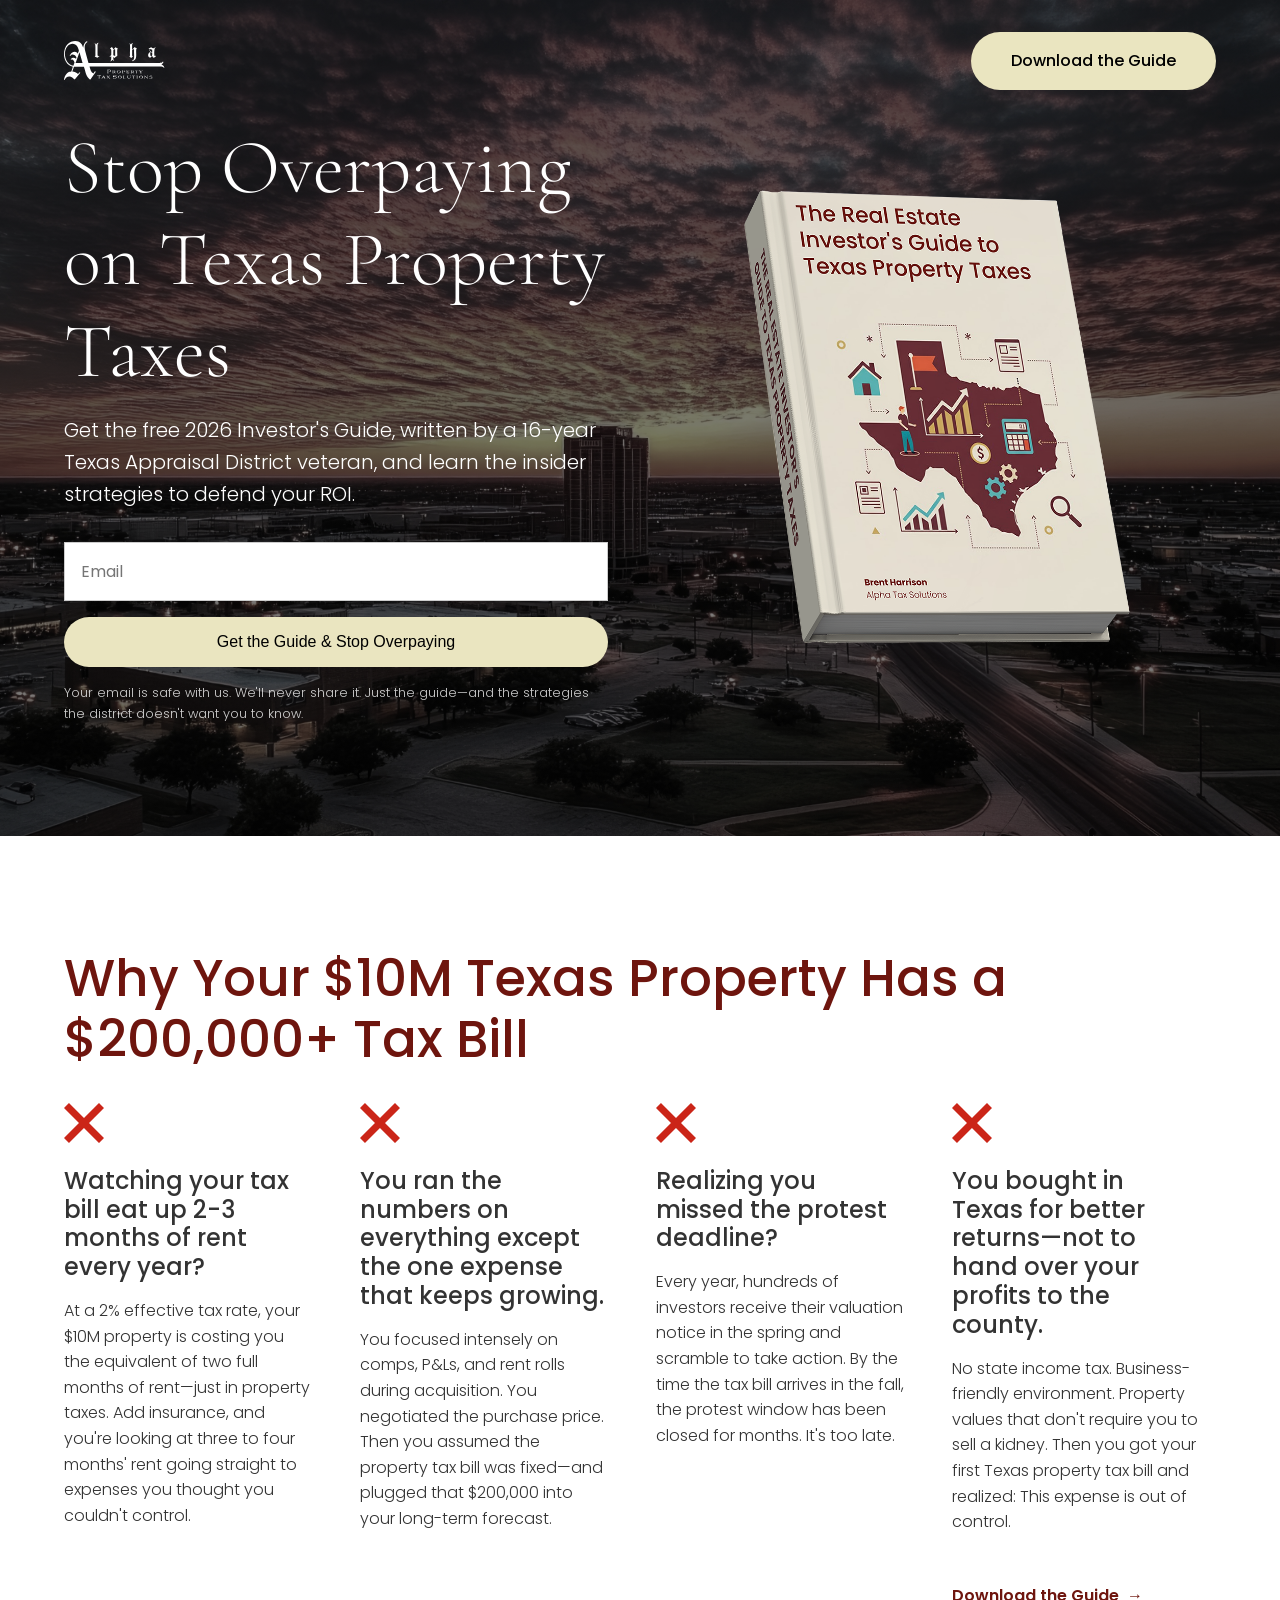
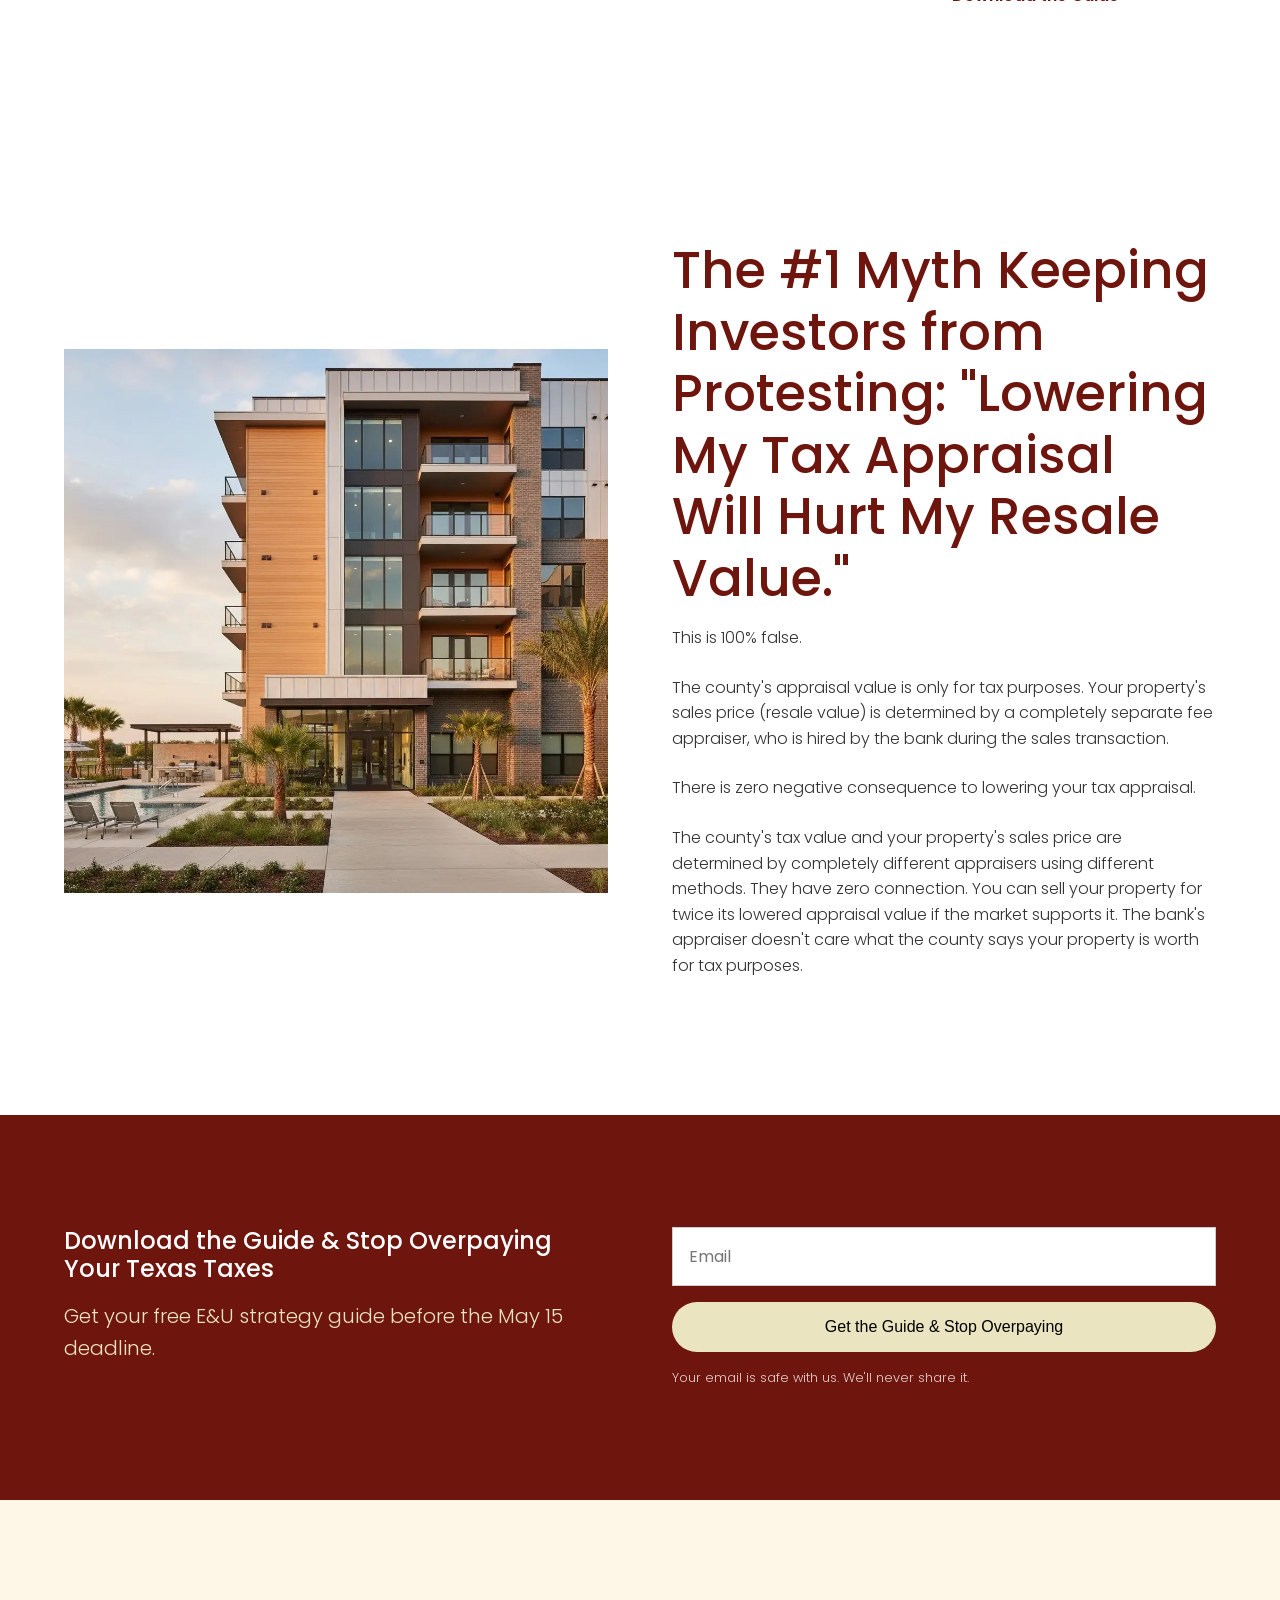
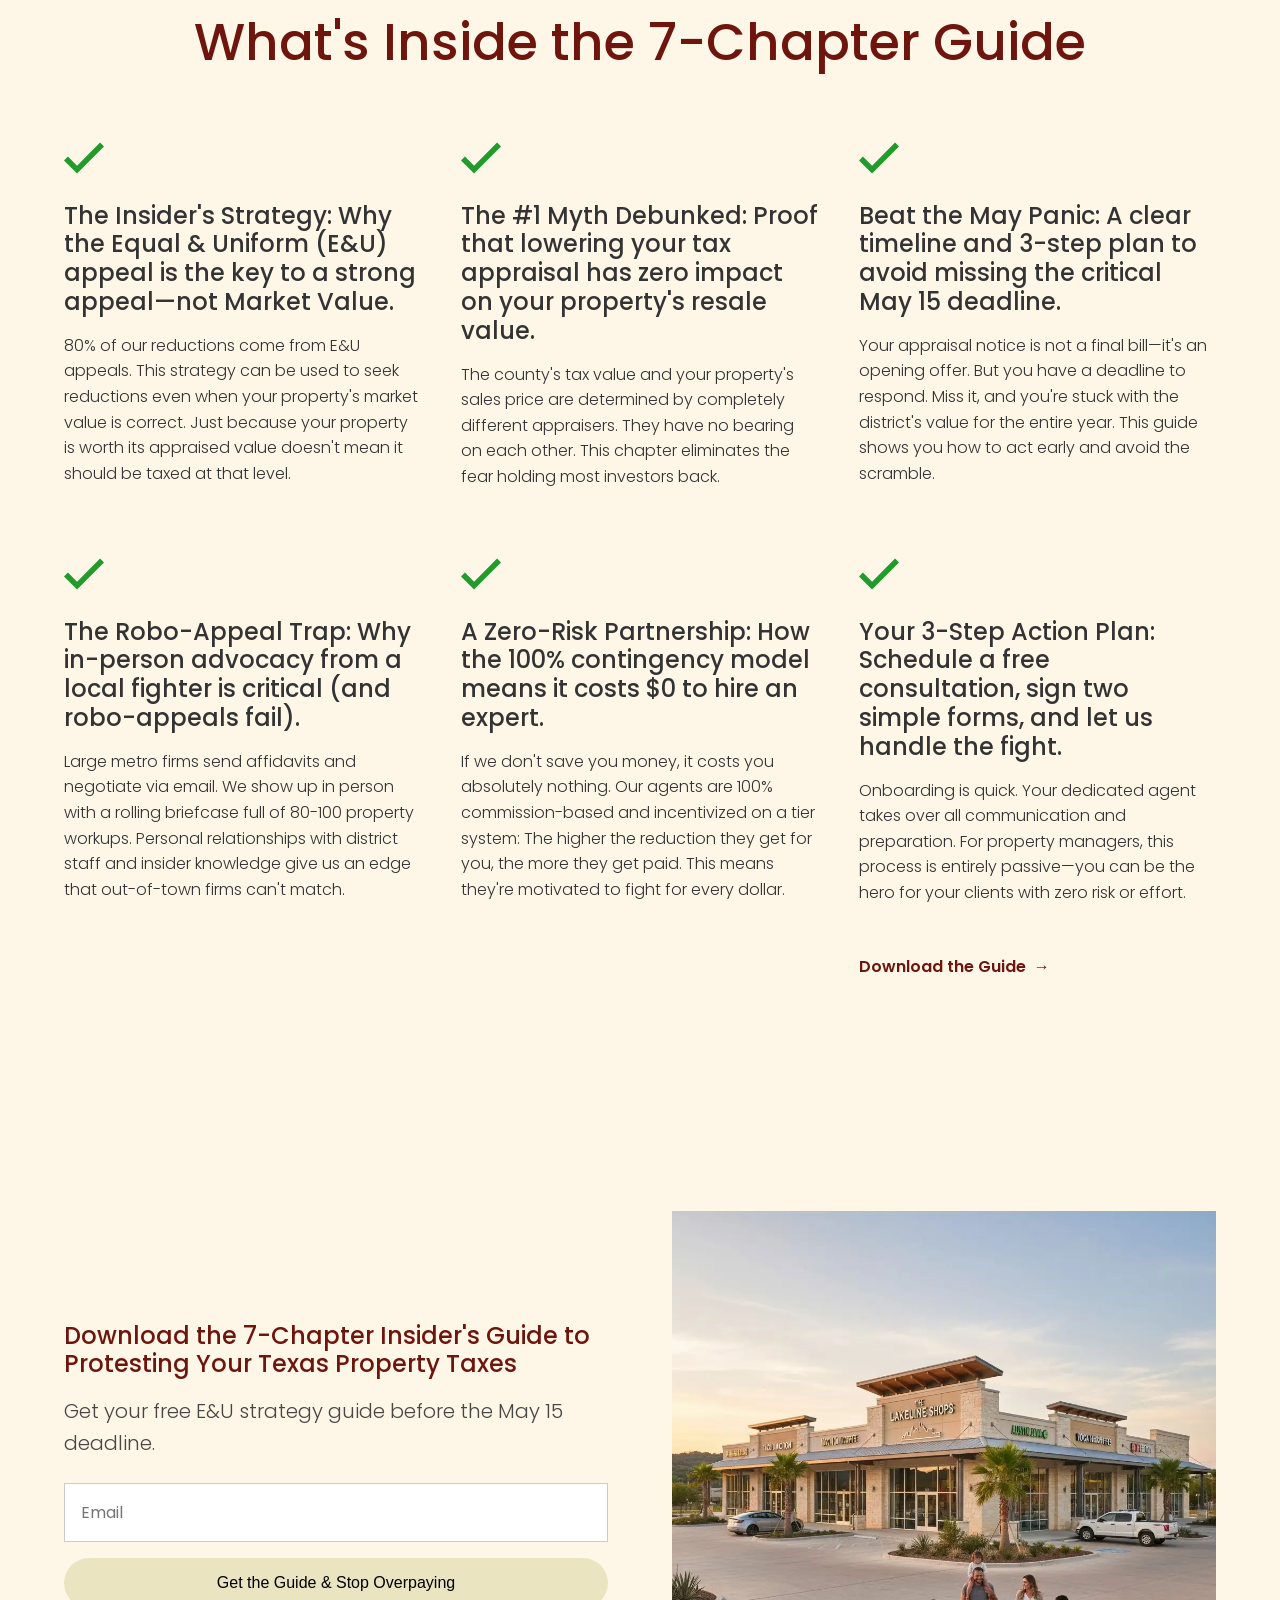
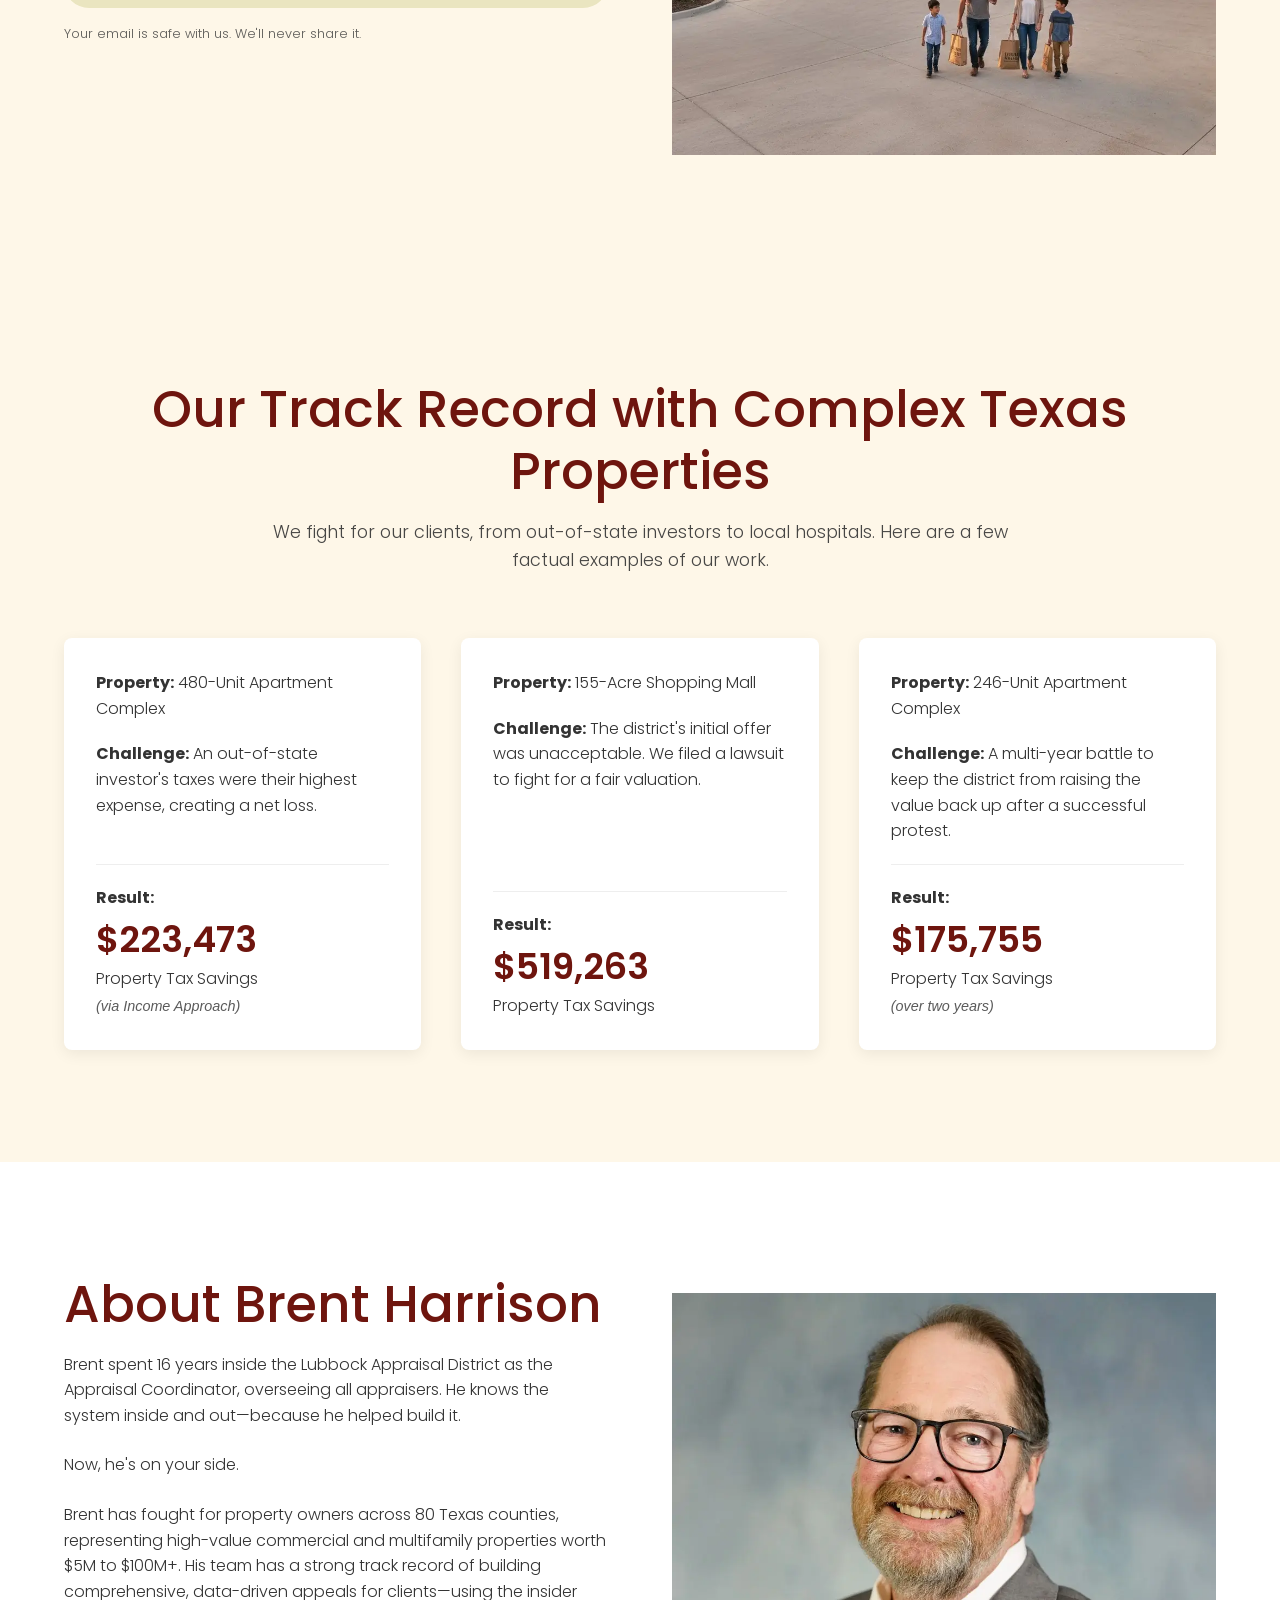
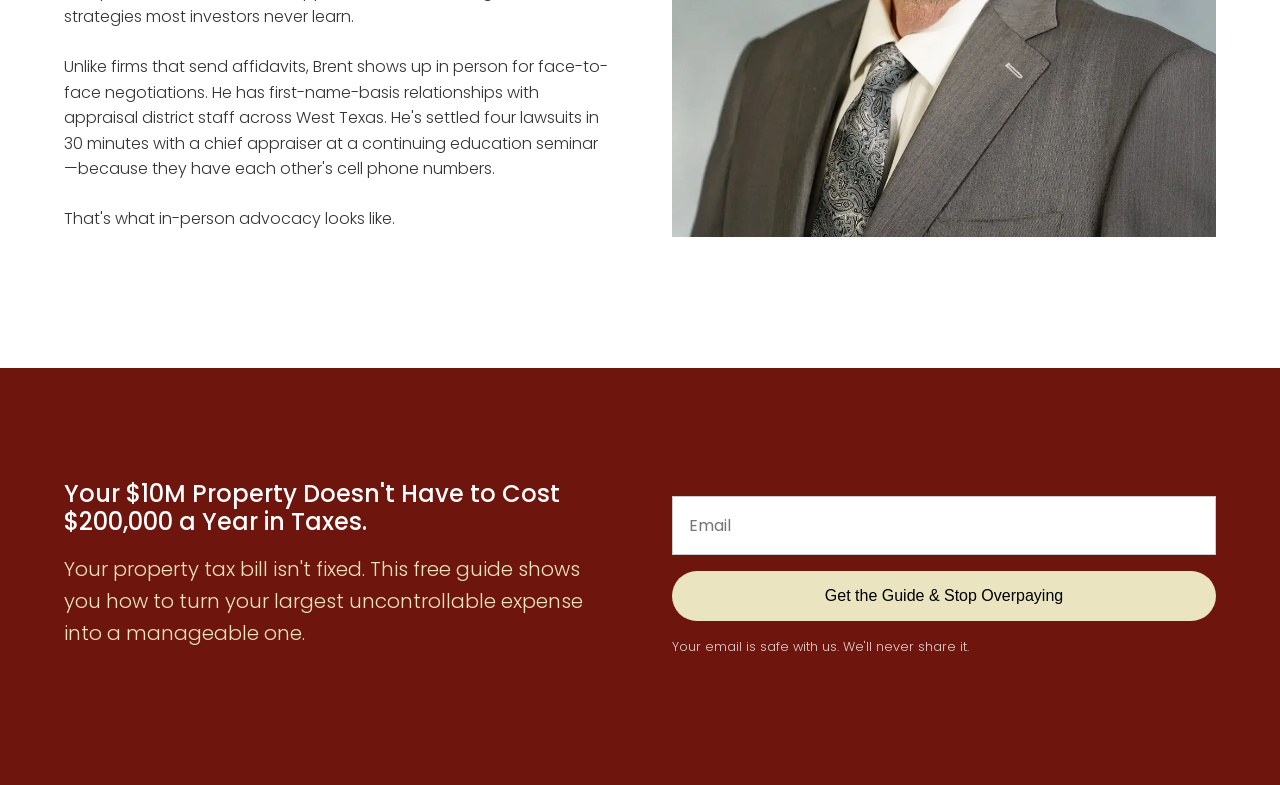
==== commit d36b2077: "fixed copy and email form" ====
--- a/index.html
+++ b/index.html
@@ -62,10 +62,7 @@
                     <div class="cta-form" id="guide-form-1">
                         <form action="#" method="POST">
                             <div class="form-grid">
-                                <input type="text" name="name" placeholder="Name" required>
-                                <input type="email" name="email" placeholder="Email" required>
-                                <input type="tel" name="phone" placeholder="Phone" required>
-                                <input type="text" name="company" placeholder="Company">
+                                <input type="email" name="email" placeholder="Email" required>
                             </div>
                             <button type="submit" class="btn">Get the Guide & Stop Overpaying</button>
                         </form>
@@ -137,10 +134,7 @@
                     <div class="cta-form">
                         <form action="#" method="POST">
                             <div class="form-grid">
-                                <input type="text" name="name" placeholder="Name" required>
-                                <input type="email" name="email" placeholder="Email" required>
-                                <input type="tel" name="phone" placeholder="Phone" required>
-                                <input type="text" name="company" placeholder="Company">
+                                <input type="email" name="email" placeholder="Email" required>
                             </div>
                             <button type="submit" class="btn">Get the Guide & Stop Overpaying</button>
                         </form>
@@ -181,7 +175,7 @@
                     </div>
                     <div class="inside-card">
                         <img src="img/check.svg" alt="Problem Icon" class="icon">
-                        <h3>Your 3-Step Action Plan: Schedule a 15-minute consultation, sign two simple forms, and let us handle the fight.</h3>
+                        <h3>Your 3-Step Action Plan: Schedule a free consultation, sign two simple forms, and let us handle the fight.</h3>
                         <p>Onboarding is quick. Your dedicated agent takes over all communication and preparation. For property managers, this process is entirely passive—you can be the hero for your clients with zero risk or effort.</p>
                         <a href="#guide-form-1" class="btn btn-secondary">Download the Guide &nbsp;&rarr;</a>
                     </div>
@@ -197,10 +191,7 @@
                     <div class="cta-form">
                         <form action="#" method="POST">
                             <div class="form-grid">
-                                <input type="text" name="name" placeholder="Name" required>
-                                <input type="email" name="email" placeholder="Email" required>
-                                <input type="tel" name="phone" placeholder="Phone" required>
-                                <input type="text" name="company" placeholder="Company">
+                                <input type="email" name="email" placeholder="Email" required>
                             </div>
                             <button type="submit" class="btn">Get the Guide & Stop Overpaying</button>
                         </form>
@@ -288,10 +279,7 @@
                     <div class="cta-form">
                         <form action="#" method="POST">
                             <div class="form-grid">
-                                <input type="text" name="name" placeholder="Name" required>
-                                <input type="email" name="email" placeholder="Email" required>
-                                <input type="tel" name="phone" placeholder="Phone" required>
-                                <input type="text" name="company" placeholder="Company">
+                                <input type="email" name="email" placeholder="Email" required>
                             </div>
                             <button type="submit" class="btn">Get the Guide & Stop Overpaying</button>
                         </form>
--- a/style.css
+++ b/style.css
@@ -191,8 +191,7 @@
 /* This is the new 2x2 grid container */
 .form-grid {
     display: grid;
-    grid-template-columns: 1fr 1fr;
-    gap: 1rem;
+    grid-template-columns: 1fr;
 }
 
 /* Updated to style all new inputs */
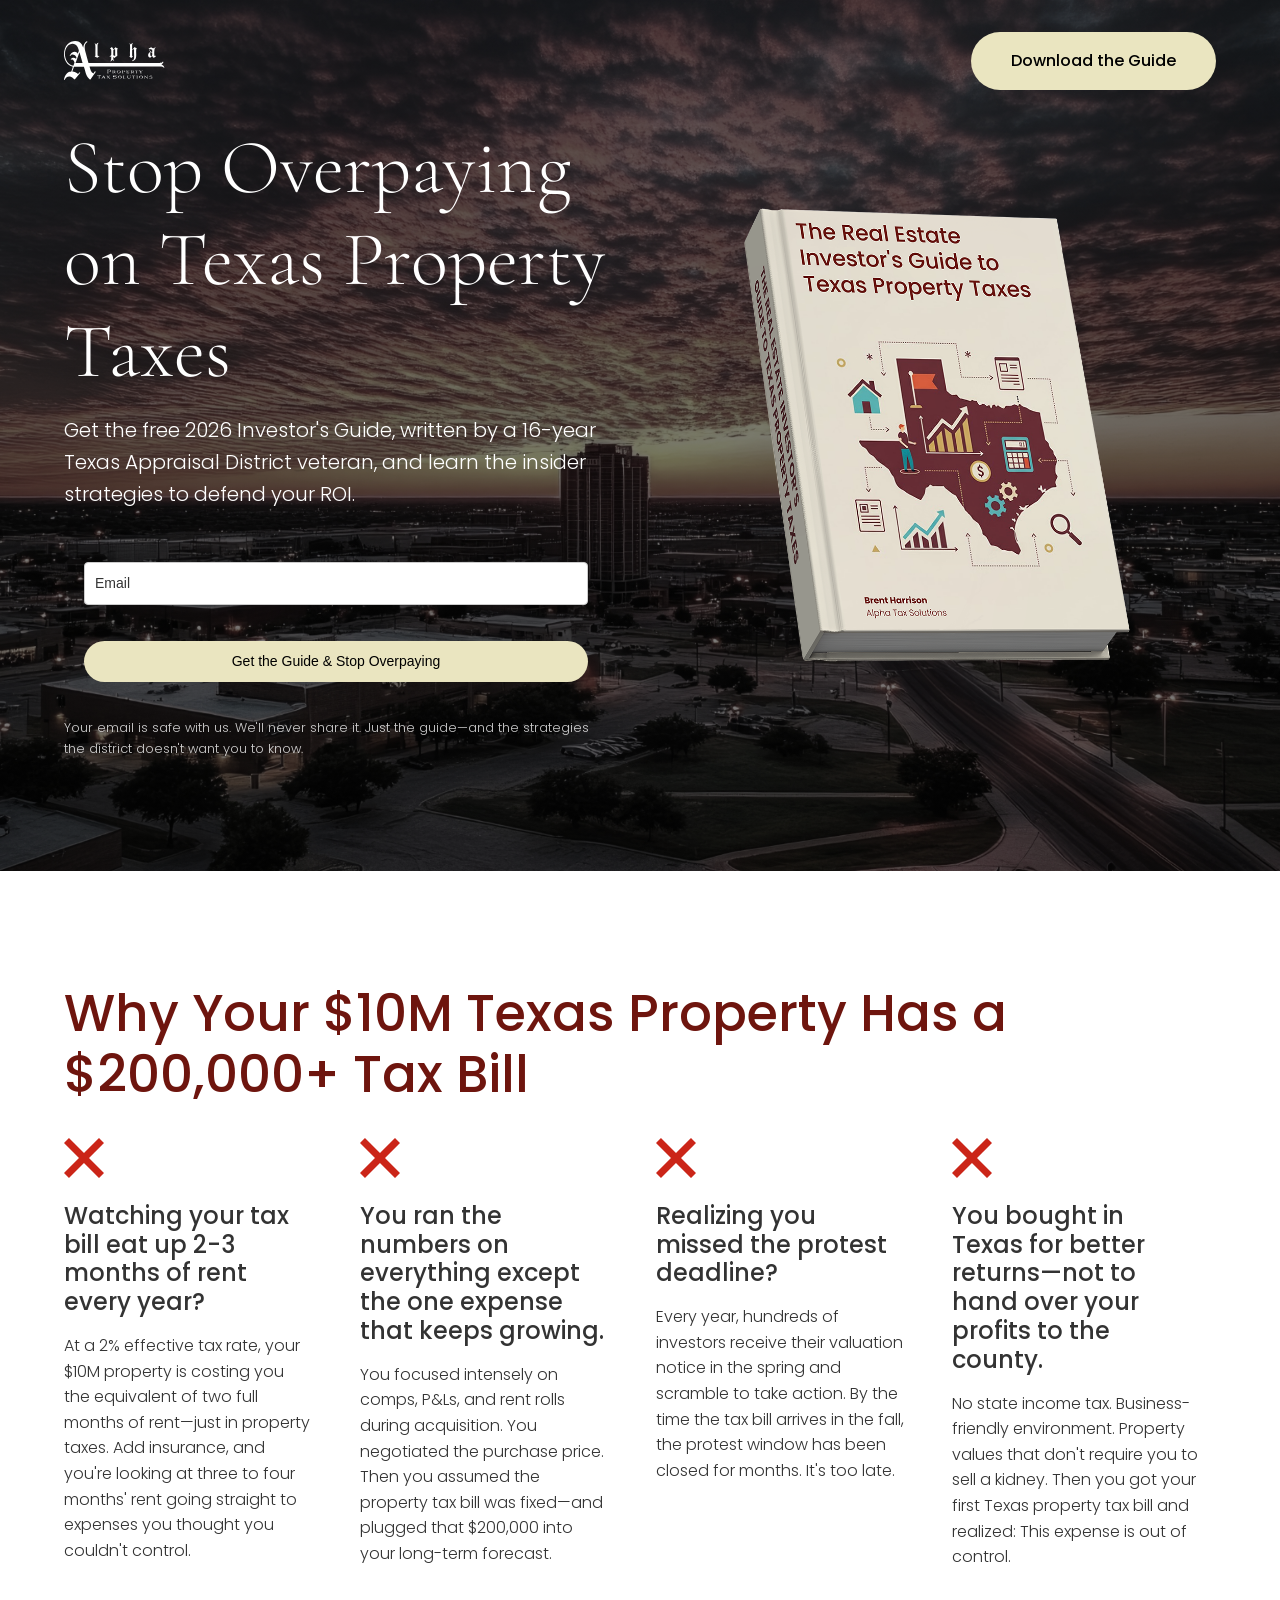
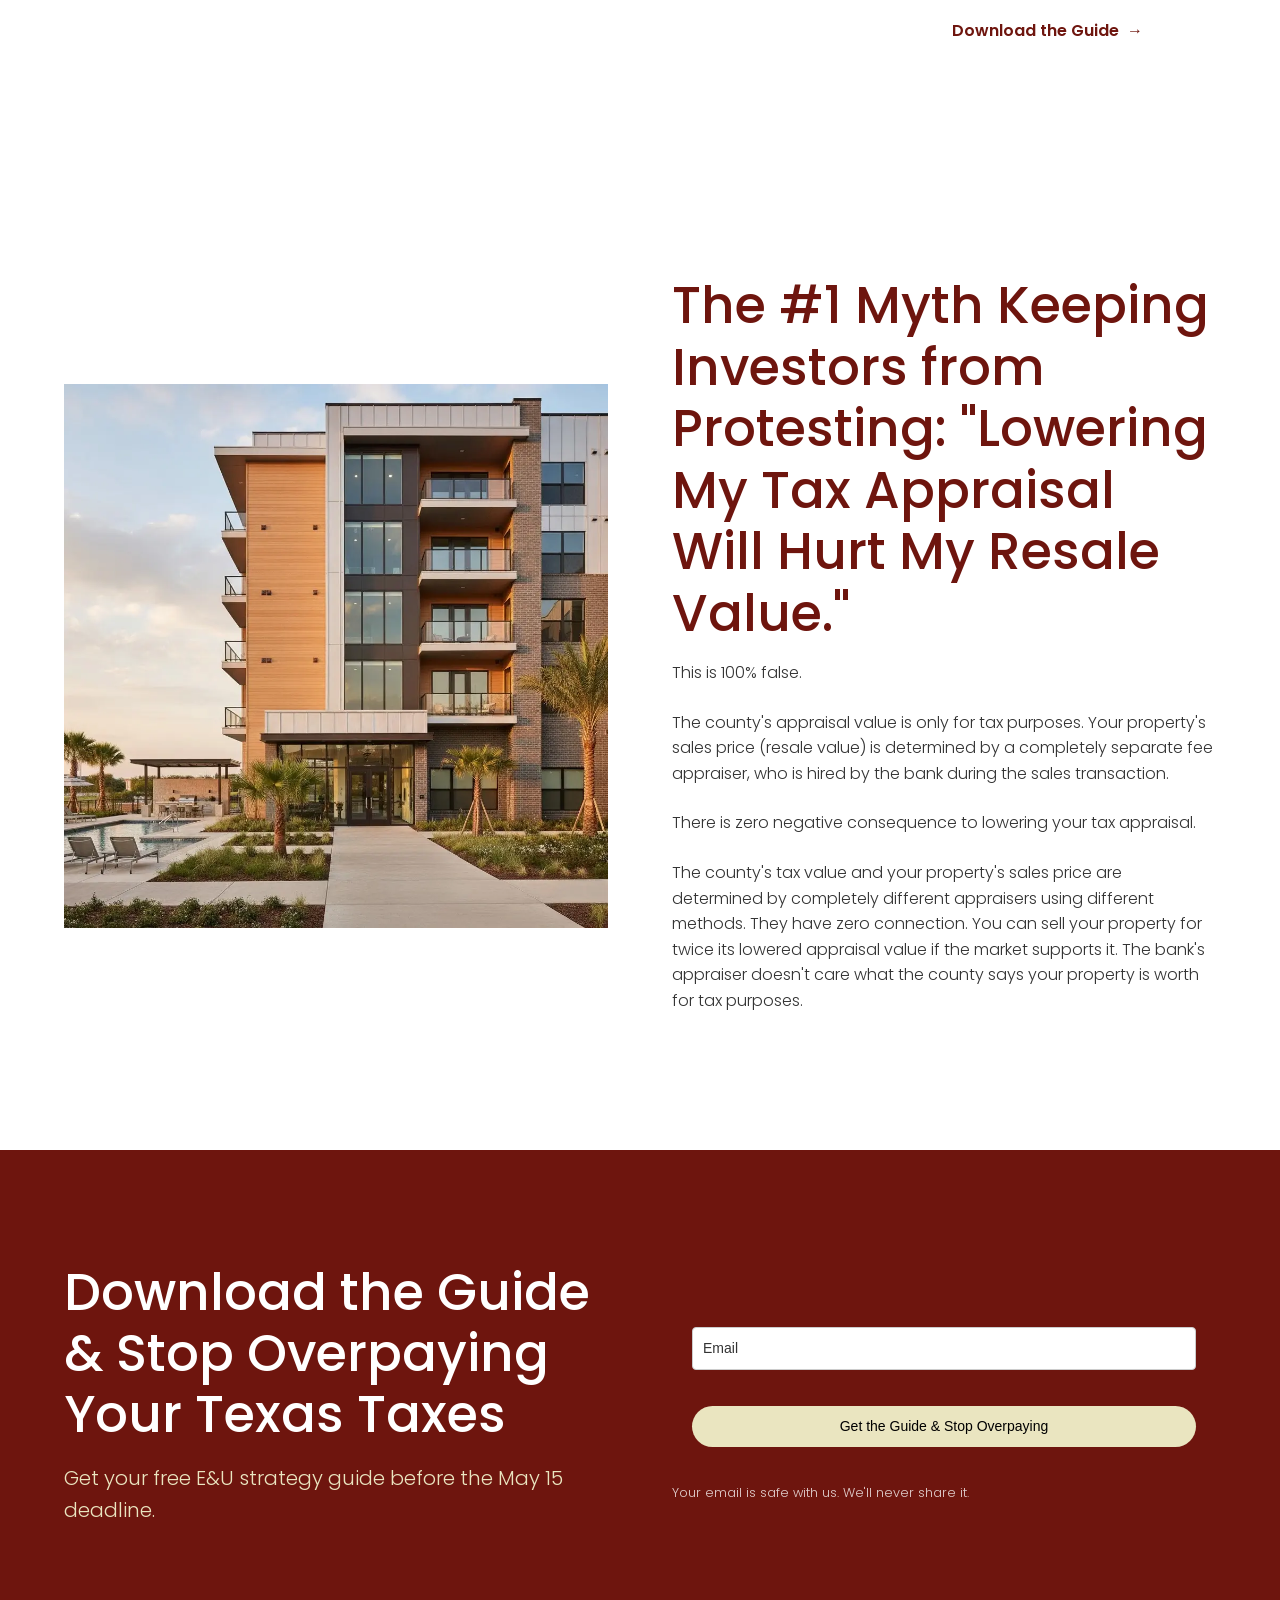
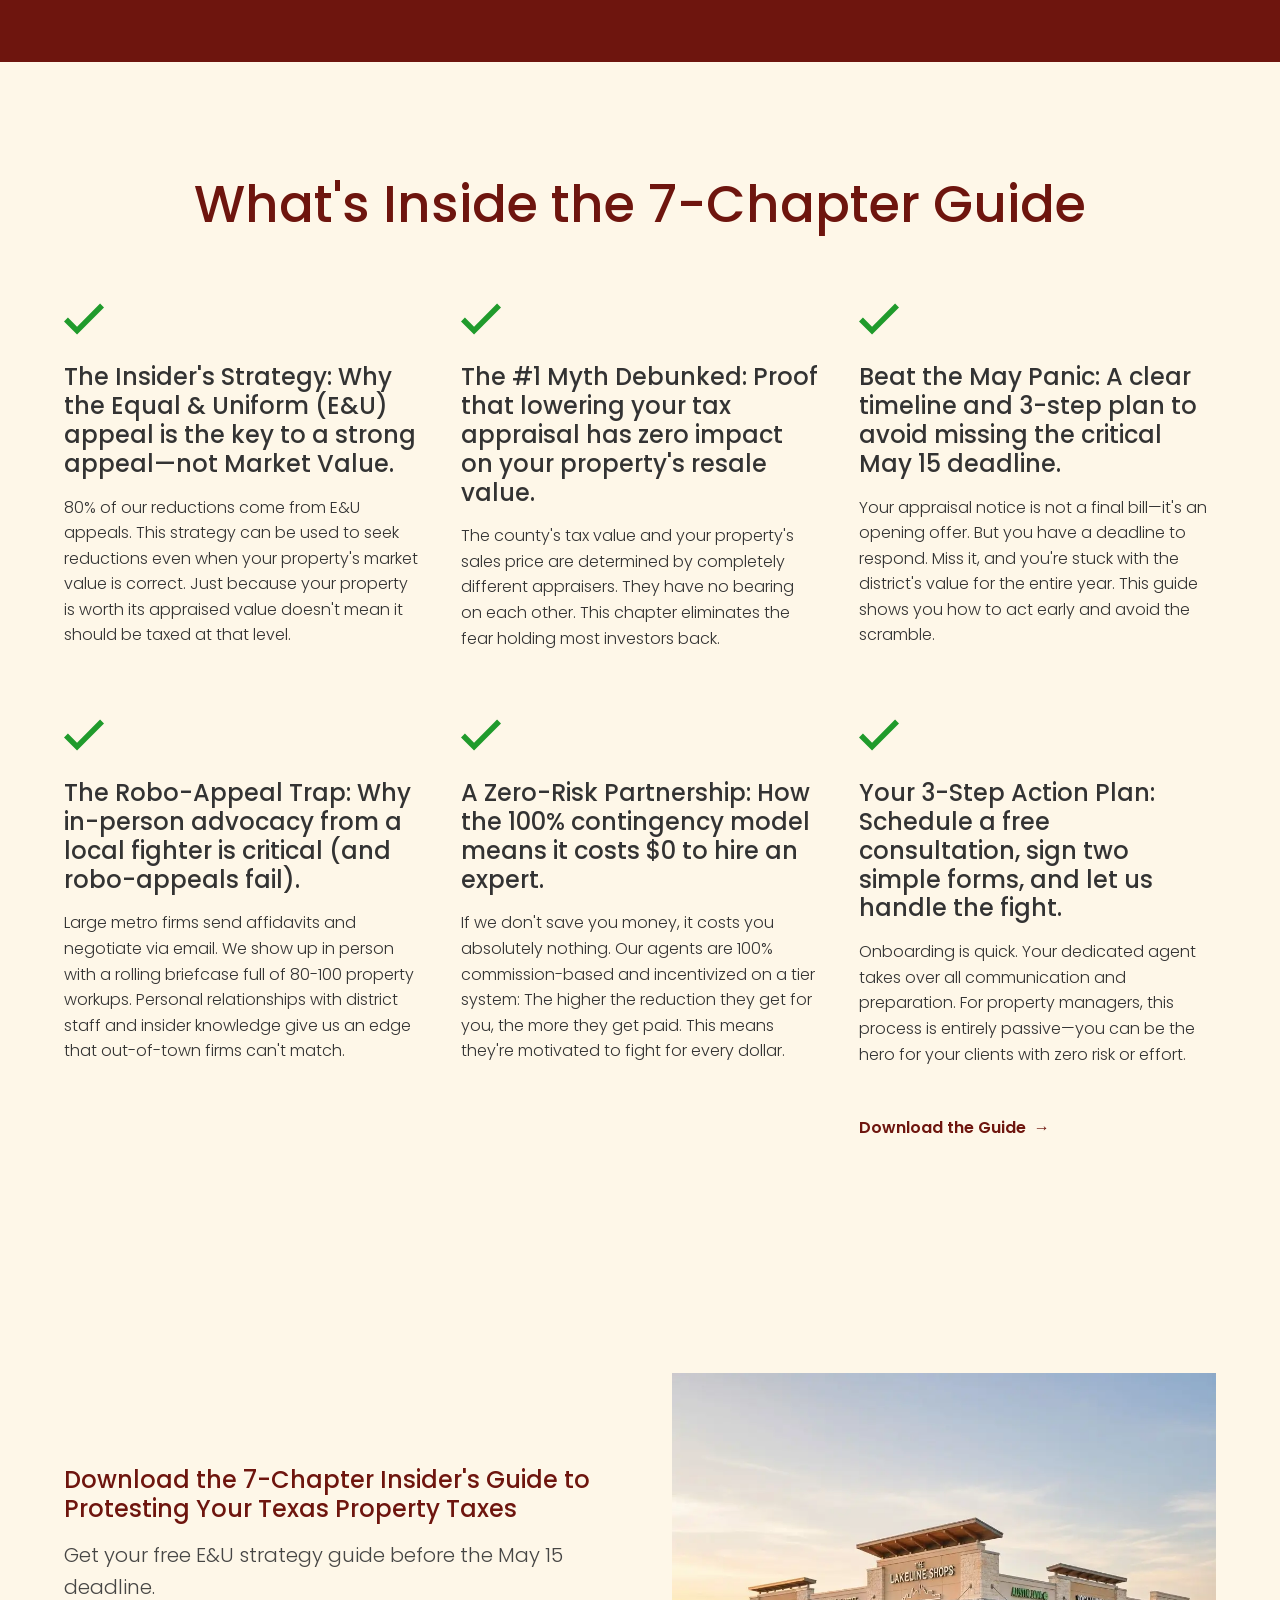
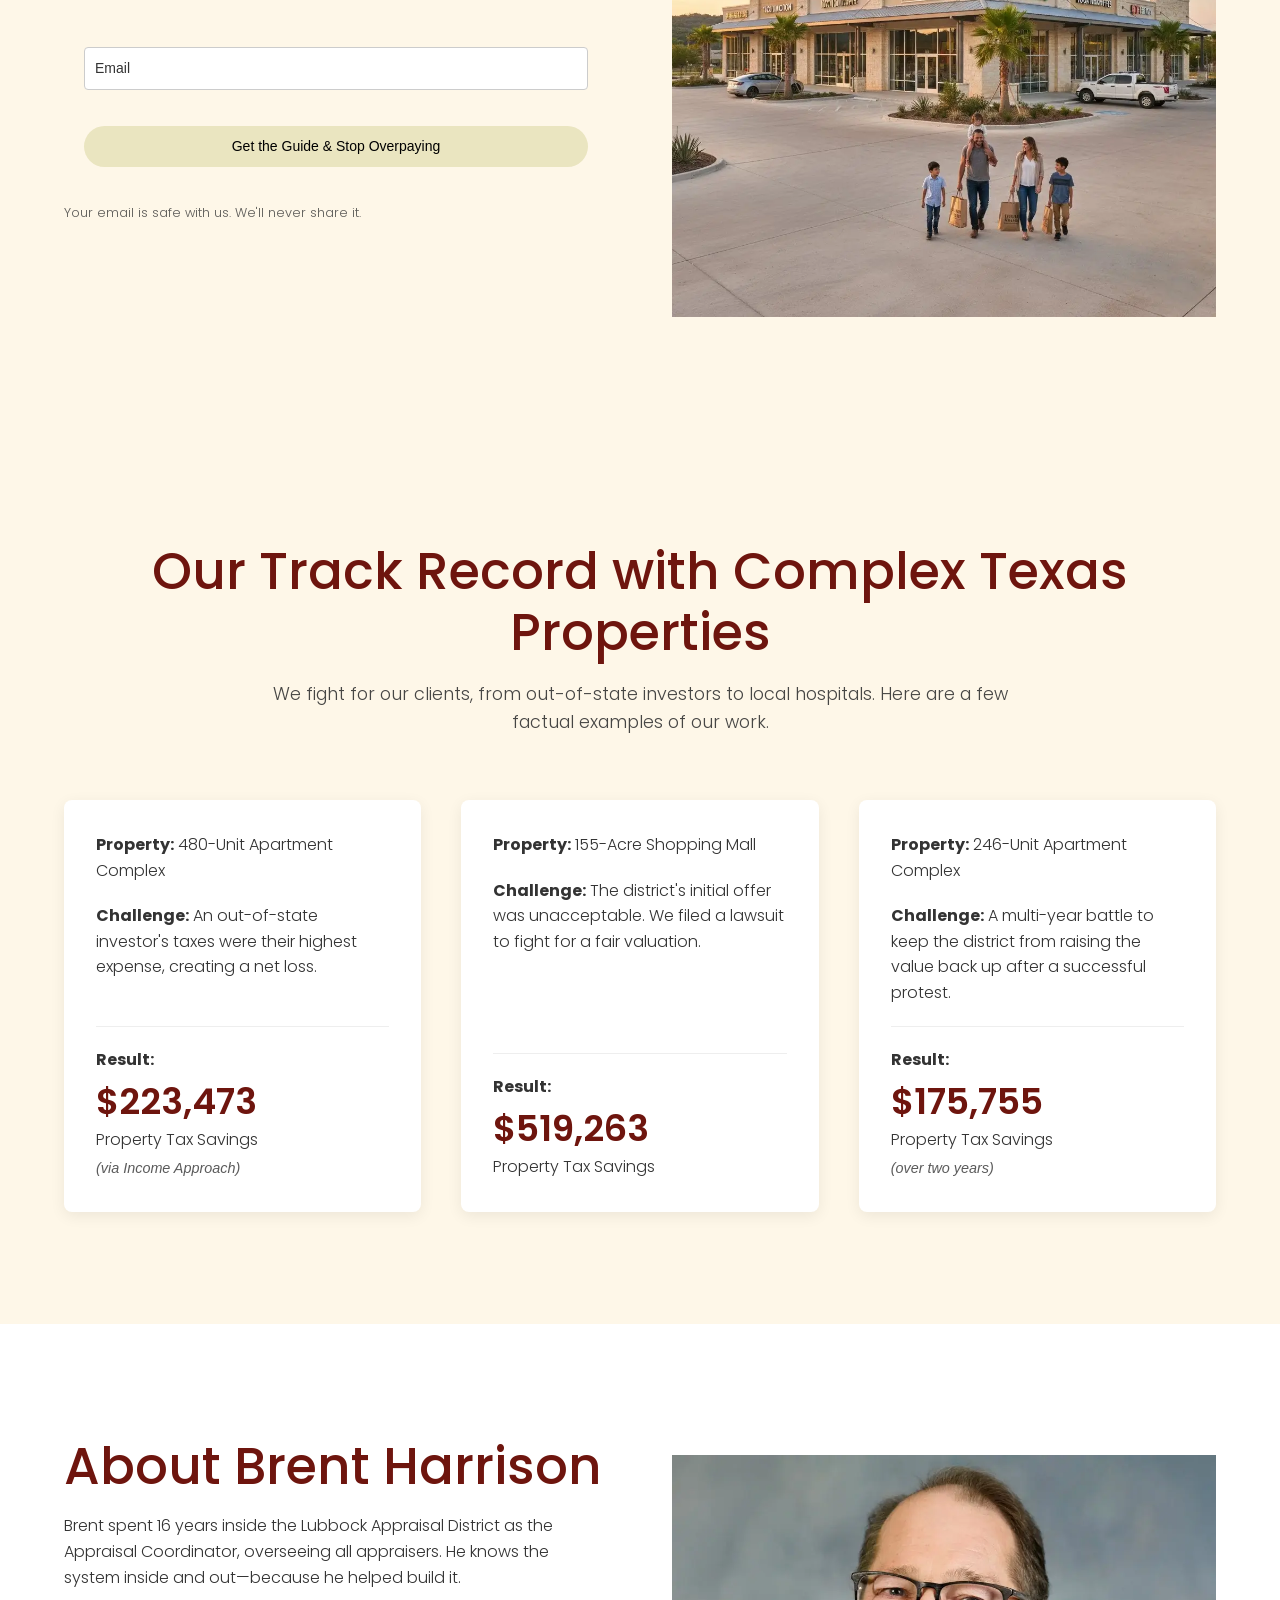
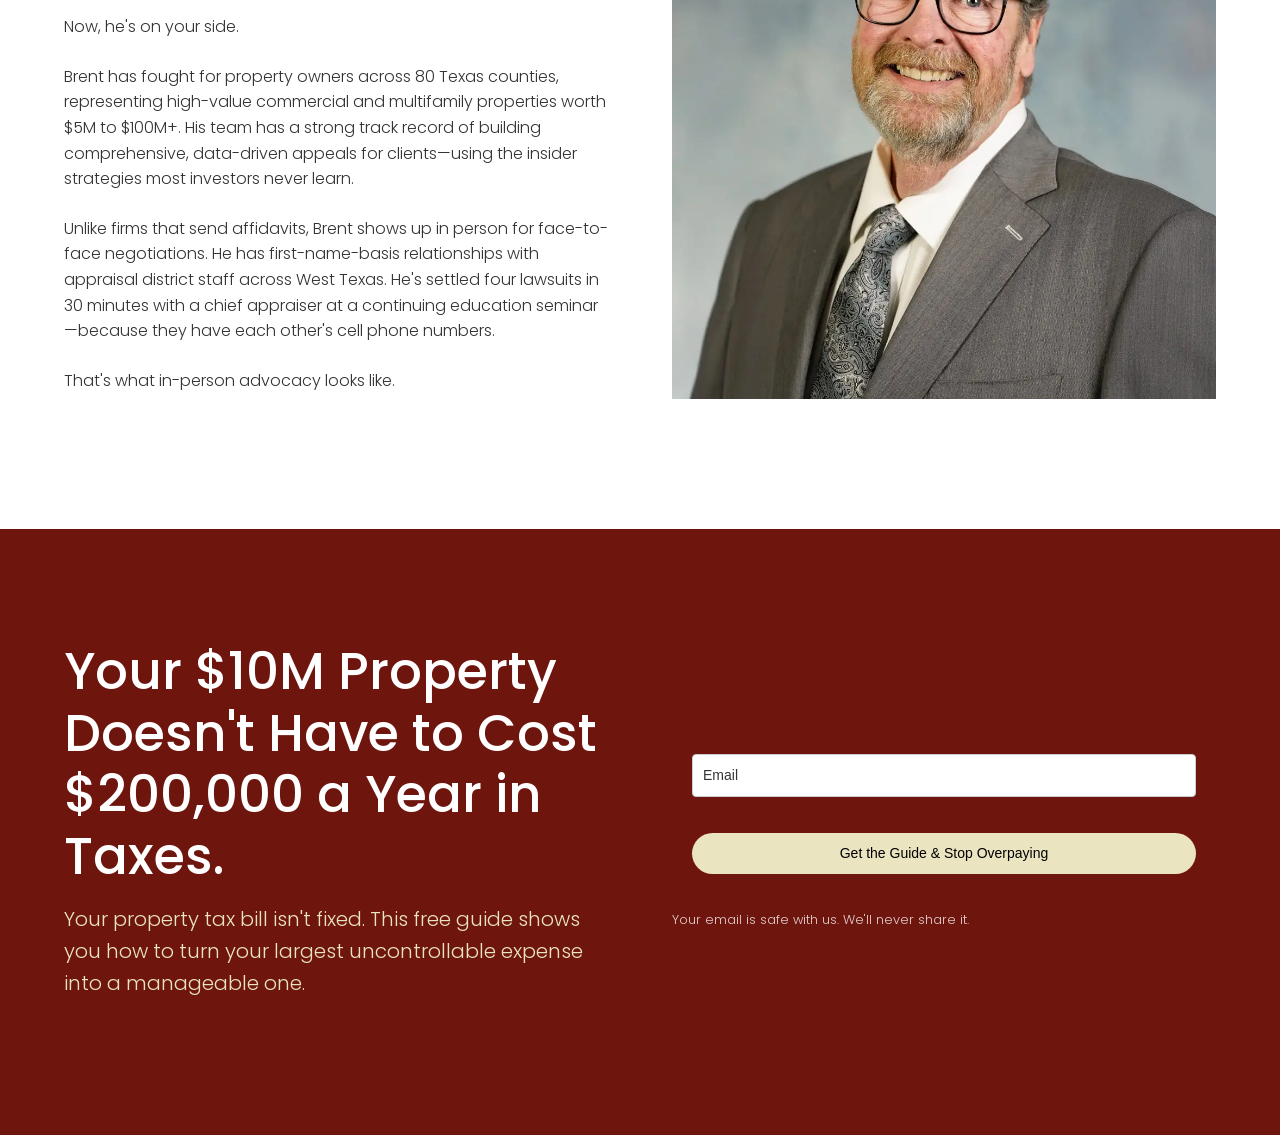
==== commit 851ee155: "thank you page" ====
--- a/index.html
+++ b/index.html
@@ -42,6 +42,15 @@
       }
     }
     </script>
+    <!-- MailerLite Universal -->
+<script>
+    (function(w,d,e,u,f,l,n){w[f]=w[f]||function(){(w[f].q=w[f].q||[])
+    .push(arguments);},l=d.createElement(e),l.async=1,l.src=u,
+    n=d.getElementsByTagName(e)[0],n.parentNode.insertBefore(l,n);})
+    (window,document,'script','https://assets.mailerlite.com/js/universal.js','ml');
+    ml('account', '2034254');
+</script>
+<!-- End MailerLite Universal -->
 </head>
 <body>
 
@@ -51,7 +60,7 @@
                 <a href="#" class="logo">
                     <img src="img/logo.svg" alt="Alpha Tax Solutions Logo">
                 </a>
-                <a href="#guide-form-1" class="btn">Download the Guide</a>
+                <a href="#cta" class="btn">Download the Guide</a>
             </nav>
             
             <div class="hero-content grid-2">
@@ -60,12 +69,612 @@
                     <p class="subheader">Get the free 2026 Investor's Guide, written by a 16-year Texas Appraisal District veteran, and learn the insider strategies to defend your ROI.</p>
                     
                     <div class="cta-form" id="guide-form-1">
-                        <form action="#" method="POST">
-                            <div class="form-grid">
-                                <input type="email" name="email" placeholder="Email" required>
-                            </div>
-                            <button type="submit" class="btn">Get the Guide & Stop Overpaying</button>
-                        </form>
+                        
+                        <style type="text/css">@import url("https://assets.mlcdn.com/fonts.css?version=1768479");</style>
+    <style type="text/css">
+    /* LOADER */
+    .ml-form-embedSubmitLoad {
+      display: inline-block;
+      width: 20px;
+      height: 20px;
+    }
+    .g-recaptcha {
+    transform: scale(1);
+    -webkit-transform: scale(1);
+    transform-origin: 0 0;
+    -webkit-transform-origin: 0 0;
+    height: ;
+    }
+    .sr-only {
+      position: absolute;
+      width: 1px;
+      height: 1px;
+      padding: 0;
+      margin: -1px;
+      overflow: hidden;
+      clip: rect(0,0,0,0);
+      border: 0;
+    }
+    .ml-form-embedSubmitLoad:after {
+      content: " ";
+      display: block;
+      width: 11px;
+      height: 11px;
+      margin: 1px;
+      border-radius: 50%;
+      border: 4px solid #fff;
+    border-color: #000000 #000000 #000000 transparent;
+    animation: ml-form-embedSubmitLoad 1.2s linear infinite;
+    }
+    @keyframes ml-form-embedSubmitLoad {
+      0% {
+      transform: rotate(0deg);
+      }
+      100% {
+      transform: rotate(360deg);
+      }
+    }
+      #mlb2-35857523.ml-form-embedContainer {
+        box-sizing: border-box;
+        display: table;
+        margin: 0 auto;
+        position: static;
+        width: 100% !important;
+      }
+      #mlb2-35857523.ml-form-embedContainer h4,
+      #mlb2-35857523.ml-form-embedContainer p,
+      #mlb2-35857523.ml-form-embedContainer span,
+      #mlb2-35857523.ml-form-embedContainer button {
+        text-transform: none !important;
+        letter-spacing: normal !important;
+      }
+      #mlb2-35857523.ml-form-embedContainer .ml-form-embedWrapper {
+        background-color: rgba(0,0,0,0);
+        border-width: 0px;
+        border-color: transparent;
+        border-radius: 4px;
+        border-style: solid;
+        box-sizing: border-box;
+        display: inline-block !important;
+        margin: 0;
+        padding: 0;
+        position: relative;
+              }
+      #mlb2-35857523.ml-form-embedContainer .ml-form-embedWrapper.embedPopup,
+      #mlb2-35857523.ml-form-embedContainer .ml-form-embedWrapper.embedDefault { width: 100%; }
+      #mlb2-35857523.ml-form-embedContainer .ml-form-embedWrapper.embedForm { max-width: 100%; width: 100%; }
+      #mlb2-35857523.ml-form-embedContainer .ml-form-align-left { text-align: left; }
+      #mlb2-35857523.ml-form-embedContainer .ml-form-align-center { text-align: center; }
+      #mlb2-35857523.ml-form-embedContainer .ml-form-align-default { display: table-cell !important; vertical-align: middle !important; text-align: center !important; }
+      #mlb2-35857523.ml-form-embedContainer .ml-form-align-right { text-align: right; }
+      #mlb2-35857523.ml-form-embedContainer .ml-form-embedWrapper .ml-form-embedHeader img {
+        border-top-left-radius: 4px;
+        border-top-right-radius: 4px;
+        height: auto;
+        margin: 0 auto !important;
+        max-width: 100%;
+        width: undefinedpx;
+      }
+      #mlb2-35857523.ml-form-embedContainer .ml-form-embedWrapper .ml-form-embedBody,
+      #mlb2-35857523.ml-form-embedContainer .ml-form-embedWrapper .ml-form-successBody {
+        padding: 20px 20px 0 20px;
+      }
+      #mlb2-35857523.ml-form-embedContainer .ml-form-embedWrapper .ml-form-embedBody.ml-form-embedBodyHorizontal {
+        padding-bottom: 0;
+      }
+      #mlb2-35857523.ml-form-embedContainer .ml-form-embedWrapper .ml-form-embedBody .ml-form-embedContent,
+      #mlb2-35857523.ml-form-embedContainer .ml-form-embedWrapper .ml-form-successBody .ml-form-successContent {
+        text-align: left;
+        margin: 0 0 20px 0;
+      }
+      #mlb2-35857523.ml-form-embedContainer .ml-form-embedWrapper .ml-form-embedBody .ml-form-embedContent h4,
+      #mlb2-35857523.ml-form-embedContainer .ml-form-embedWrapper .ml-form-successBody .ml-form-successContent h4 {
+        color: #000000;
+        font-family: 'Open Sans', Arial, Helvetica, sans-serif;
+        font-size: 30px;
+        font-weight: 400;
+        margin: 0 0 10px 0;
+        text-align: left;
+        word-break: break-word;
+      }
+      #mlb2-35857523.ml-form-embedContainer .ml-form-embedWrapper .ml-form-embedBody .ml-form-embedContent p,
+      #mlb2-35857523.ml-form-embedContainer .ml-form-embedWrapper .ml-form-successBody .ml-form-successContent p {
+        color: #000000;
+        font-family: 'Open Sans', Arial, Helvetica, sans-serif;
+        font-size: 14px;
+        font-weight: 400;
+        line-height: 20px;
+        margin: 0 0 10px 0;
+        text-align: left;
+      }
+      #mlb2-35857523.ml-form-embedContainer .ml-form-embedWrapper .ml-form-embedBody .ml-form-embedContent ul,
+      #mlb2-35857523.ml-form-embedContainer .ml-form-embedWrapper .ml-form-embedBody .ml-form-embedContent ol,
+      #mlb2-35857523.ml-form-embedContainer .ml-form-embedWrapper .ml-form-successBody .ml-form-successContent ul,
+      #mlb2-35857523.ml-form-embedContainer .ml-form-embedWrapper .ml-form-successBody .ml-form-successContent ol {
+        color: #000000;
+        font-family: 'Open Sans', Arial, Helvetica, sans-serif;
+        font-size: 14px;
+      }
+      #mlb2-35857523.ml-form-embedContainer .ml-form-embedWrapper .ml-form-embedBody .ml-form-embedContent ol ol,
+      #mlb2-35857523.ml-form-embedContainer .ml-form-embedWrapper .ml-form-successBody .ml-form-successContent ol ol {
+        list-style-type: lower-alpha;
+      }
+      #mlb2-35857523.ml-form-embedContainer .ml-form-embedWrapper .ml-form-embedBody .ml-form-embedContent ol ol ol,
+      #mlb2-35857523.ml-form-embedContainer .ml-form-embedWrapper .ml-form-successBody .ml-form-successContent ol ol ol {
+        list-style-type: lower-roman;
+      }
+      #mlb2-35857523.ml-form-embedContainer .ml-form-embedWrapper .ml-form-embedBody .ml-form-embedContent p a,
+      #mlb2-35857523.ml-form-embedContainer .ml-form-embedWrapper .ml-form-successBody .ml-form-successContent p a {
+        color: #000000;
+        text-decoration: underline;
+      }
+
+      #mlb2-35857523.ml-form-embedContainer .ml-form-embedWrapper .ml-block-form .ml-field-group {
+        text-align: left!important;
+      }
+
+      #mlb2-35857523.ml-form-embedContainer .ml-form-embedWrapper .ml-block-form .ml-field-group label {
+        margin-bottom: 5px;
+        color: #333333;
+        font-size: 14px;
+        font-family: 'Open Sans', Arial, Helvetica, sans-serif;
+        font-weight: bold; font-style: normal; text-decoration: none;;
+        display: inline-block;
+        line-height: 20px;
+      }
+      #mlb2-35857523.ml-form-embedContainer .ml-form-embedWrapper .ml-form-embedBody .ml-form-embedContent p:last-child,
+      #mlb2-35857523.ml-form-embedContainer .ml-form-embedWrapper .ml-form-successBody .ml-form-successContent p:last-child {
+        margin: 0;
+      }
+      #mlb2-35857523.ml-form-embedContainer .ml-form-embedWrapper .ml-form-embedBody form {
+        margin: 0;
+        width: 100%;
+      }
+      #mlb2-35857523.ml-form-embedContainer .ml-form-embedWrapper .ml-form-embedBody .ml-form-formContent,
+      #mlb2-35857523.ml-form-embedContainer .ml-form-embedWrapper .ml-form-embedBody .ml-form-checkboxRow {
+        margin: 0 0 20px 0;
+        width: 100%;
+      }
+      #mlb2-35857523.ml-form-embedContainer .ml-form-embedWrapper .ml-form-embedBody .ml-form-checkboxRow {
+        float: left;
+      }
+      #mlb2-35857523.ml-form-embedContainer .ml-form-embedWrapper .ml-form-embedBody .ml-form-formContent.horozintalForm {
+        margin: 0;
+        padding: 0 0 20px 0;
+        width: 100%;
+        height: auto;
+        float: left;
+      }
+      #mlb2-35857523.ml-form-embedContainer .ml-form-embedWrapper .ml-form-embedBody .ml-form-fieldRow {
+        margin: 0 0 10px 0;
+        width: 100%;
+      }
+      #mlb2-35857523.ml-form-embedContainer .ml-form-embedWrapper .ml-form-embedBody .ml-form-fieldRow.ml-last-item {
+        margin: 0;
+      }
+      #mlb2-35857523.ml-form-embedContainer .ml-form-embedWrapper .ml-form-embedBody .ml-form-fieldRow.ml-formfieldHorizintal {
+        margin: 0;
+      }
+      #mlb2-35857523.ml-form-embedContainer .ml-form-embedWrapper .ml-form-embedBody .ml-form-fieldRow input {
+        background-color: #ffffff !important;
+        color: #333333 !important;
+        border-color: #cccccc;
+        border-radius: 4px !important;
+        border-style: solid !important;
+        border-width: 1px !important;
+        font-family: 'Open Sans', Arial, Helvetica, sans-serif;
+        font-size: 14px !important;
+        height: auto;
+        line-height: 21px !important;
+        margin-bottom: 0;
+        margin-top: 0;
+        margin-left: 0;
+        margin-right: 0;
+        padding: 10px 10px !important;
+        width: 100% !important;
+        box-sizing: border-box !important;
+        max-width: 100% !important;
+      }
+      #mlb2-35857523.ml-form-embedContainer .ml-form-embedWrapper .ml-form-embedBody .ml-form-fieldRow input::-webkit-input-placeholder,
+      #mlb2-35857523.ml-form-embedContainer .ml-form-embedWrapper .ml-form-embedBody .ml-form-horizontalRow input::-webkit-input-placeholder { color: #333333; }
+
+      #mlb2-35857523.ml-form-embedContainer .ml-form-embedWrapper .ml-form-embedBody .ml-form-fieldRow input::-moz-placeholder,
+      #mlb2-35857523.ml-form-embedContainer .ml-form-embedWrapper .ml-form-embedBody .ml-form-horizontalRow input::-moz-placeholder { color: #333333; }
+
+      #mlb2-35857523.ml-form-embedContainer .ml-form-embedWrapper .ml-form-embedBody .ml-form-fieldRow input:-ms-input-placeholder,
+      #mlb2-35857523.ml-form-embedContainer .ml-form-embedWrapper .ml-form-embedBody .ml-form-horizontalRow input:-ms-input-placeholder { color: #333333; }
+
+      #mlb2-35857523.ml-form-embedContainer .ml-form-embedWrapper .ml-form-embedBody .ml-form-fieldRow input:-moz-placeholder,
+      #mlb2-35857523.ml-form-embedContainer .ml-form-embedWrapper .ml-form-embedBody .ml-form-horizontalRow input:-moz-placeholder { color: #333333; }
+
+      #mlb2-35857523.ml-form-embedContainer .ml-form-embedWrapper .ml-form-embedBody .ml-form-fieldRow textarea, #mlb2-35857523.ml-form-embedContainer .ml-form-embedWrapper .ml-form-embedBody .ml-form-horizontalRow textarea {
+        background-color: #ffffff !important;
+        color: #333333 !important;
+        border-color: #cccccc;
+        border-radius: 4px !important;
+        border-style: solid !important;
+        border-width: 1px !important;
+        font-family: 'Open Sans', Arial, Helvetica, sans-serif;
+        font-size: 14px !important;
+        height: auto;
+        line-height: 21px !important;
+        margin-bottom: 0;
+        margin-top: 0;
+        padding: 10px 10px !important;
+        width: 100% !important;
+        box-sizing: border-box !important;
+        max-width: 100% !important;
+      }
+
+      #mlb2-35857523.ml-form-embedContainer .ml-form-embedWrapper .ml-form-embedBody .ml-form-fieldRow .custom-radio .custom-control-label::before, #mlb2-35857523.ml-form-embedContainer .ml-form-embedWrapper .ml-form-embedBody .ml-form-horizontalRow .custom-radio .custom-control-label::before, #mlb2-35857523.ml-form-embedContainer .ml-form-embedWrapper .ml-form-embedBody .ml-form-fieldRow .custom-checkbox .custom-control-label::before, #mlb2-35857523.ml-form-embedContainer .ml-form-embedWrapper .ml-form-embedBody .ml-form-horizontalRow .custom-checkbox .custom-control-label::before, #mlb2-35857523.ml-form-embedContainer .ml-form-embedWrapper .ml-form-embedBody .ml-form-embedPermissions .ml-form-embedPermissionsOptionsCheckbox .label-description::before, #mlb2-35857523.ml-form-embedContainer .ml-form-embedWrapper .ml-form-embedBody .ml-form-interestGroupsRow .ml-form-interestGroupsRowCheckbox .label-description::before, #mlb2-35857523.ml-form-embedContainer .ml-form-embedWrapper .ml-form-embedBody .ml-form-checkboxRow .label-description::before {
+          border-color: #cccccc!important;
+          background-color: #ffffff!important;
+      }
+      #mlb2-35857523.ml-form-embedContainer .ml-form-embedWrapper .ml-form-embedBody .ml-form-fieldRow input.custom-control-input[type="checkbox"]{
+        box-sizing: border-box;
+        padding: 0;
+        position: absolute;
+        z-index: -1;
+        opacity: 0;
+        margin-top: 5px;
+        margin-left: -1.5rem;
+        overflow: visible;
+      }
+      #mlb2-35857523.ml-form-embedContainer .ml-form-embedWrapper .ml-form-embedBody .ml-form-fieldRow .custom-checkbox .custom-control-label::before, #mlb2-35857523.ml-form-embedContainer .ml-form-embedWrapper .ml-form-embedBody .ml-form-horizontalRow .custom-checkbox .custom-control-label::before, #mlb2-35857523.ml-form-embedContainer .ml-form-embedWrapper .ml-form-embedBody .ml-form-embedPermissions .ml-form-embedPermissionsOptionsCheckbox .label-description::before, #mlb2-35857523.ml-form-embedContainer .ml-form-embedWrapper .ml-form-embedBody .ml-form-interestGroupsRow .ml-form-interestGroupsRowCheckbox .label-description::before, #mlb2-35857523.ml-form-embedContainer .ml-form-embedWrapper .ml-form-embedBody .ml-form-checkboxRow .label-description::before {
+        border-radius: 4px!important;
+      }
+      #mlb2-35857523.ml-form-embedContainer .ml-form-embedWrapper .ml-form-embedBody .ml-form-checkboxRow input[type=checkbox]:checked~.label-description::after, #mlb2-35857523.ml-form-embedContainer .ml-form-embedWrapper .ml-form-embedBody .ml-form-embedPermissions .ml-form-embedPermissionsOptionsCheckbox input[type=checkbox]:checked~.label-description::after, #mlb2-35857523.ml-form-embedContainer .ml-form-embedWrapper .ml-form-embedBody .ml-form-fieldRow .custom-checkbox .custom-control-input:checked~.custom-control-label::after, #mlb2-35857523.ml-form-embedContainer .ml-form-embedWrapper .ml-form-embedBody .ml-form-horizontalRow .custom-checkbox .custom-control-input:checked~.custom-control-label::after, #mlb2-35857523.ml-form-embedContainer .ml-form-embedWrapper .ml-form-embedBody .ml-form-interestGroupsRow .ml-form-interestGroupsRowCheckbox input[type=checkbox]:checked~.label-description::after {
+        background-image: url("data:image/svg+xml,%3csvg xmlns='http://www.w3.org/2000/svg' viewBox='0 0 8 8'%3e%3cpath fill='%23fff' d='M6.564.75l-3.59 3.612-1.538-1.55L0 4.26 2.974 7.25 8 2.193z'/%3e%3c/svg%3e");
+      }
+      #mlb2-35857523.ml-form-embedContainer .ml-form-embedWrapper .ml-form-embedBody .ml-form-fieldRow .custom-radio .custom-control-input:checked~.custom-control-label::after, #mlb2-35857523.ml-form-embedContainer .ml-form-embedWrapper .ml-form-embedBody .ml-form-fieldRow .custom-radio .custom-control-input:checked~.custom-control-label::after {
+        background-image: url("data:image/svg+xml,%3csvg xmlns='http://www.w3.org/2000/svg' viewBox='-4 -4 8 8'%3e%3ccircle r='3' fill='%23fff'/%3e%3c/svg%3e");
+      }
+      #mlb2-35857523.ml-form-embedContainer .ml-form-embedWrapper .ml-form-embedBody .ml-form-fieldRow .custom-radio .custom-control-input:checked~.custom-control-label::before, #mlb2-35857523.ml-form-embedContainer .ml-form-embedWrapper .ml-form-embedBody .ml-form-horizontalRow .custom-radio .custom-control-input:checked~.custom-control-label::before, #mlb2-35857523.ml-form-embedContainer .ml-form-embedWrapper .ml-form-embedBody .ml-form-fieldRow .custom-checkbox .custom-control-input:checked~.custom-control-label::before, #mlb2-35857523.ml-form-embedContainer .ml-form-embedWrapper .ml-form-embedBody .ml-form-horizontalRow .custom-checkbox .custom-control-input:checked~.custom-control-label::before, #mlb2-35857523.ml-form-embedContainer .ml-form-embedWrapper .ml-form-embedBody .ml-form-embedPermissions .ml-form-embedPermissionsOptionsCheckbox input[type=checkbox]:checked~.label-description::before, #mlb2-35857523.ml-form-embedContainer .ml-form-embedWrapper .ml-form-embedBody .ml-form-interestGroupsRow .ml-form-interestGroupsRowCheckbox input[type=checkbox]:checked~.label-description::before, #mlb2-35857523.ml-form-embedContainer .ml-form-embedWrapper .ml-form-embedBody .ml-form-checkboxRow input[type=checkbox]:checked~.label-description::before  {
+          border-color: #000000!important;
+          background-color: #000000!important;
+      }
+      #mlb2-35857523.ml-form-embedContainer .ml-form-embedWrapper .ml-form-embedBody .ml-form-fieldRow .custom-radio .custom-control-label::before, #mlb2-35857523.ml-form-embedContainer .ml-form-embedWrapper .ml-form-embedBody .ml-form-horizontalRow .custom-radio .custom-control-label::before, #mlb2-35857523.ml-form-embedContainer .ml-form-embedWrapper .ml-form-embedBody .ml-form-fieldRow .custom-radio .custom-control-label::after, #mlb2-35857523.ml-form-embedContainer .ml-form-embedWrapper .ml-form-embedBody .ml-form-horizontalRow .custom-radio .custom-control-label::after, #mlb2-35857523.ml-form-embedContainer .ml-form-embedWrapper .ml-form-embedBody .ml-form-fieldRow .custom-checkbox .custom-control-label::before, #mlb2-35857523.ml-form-embedContainer .ml-form-embedWrapper .ml-form-embedBody .ml-form-fieldRow .custom-checkbox .custom-control-label::after, #mlb2-35857523.ml-form-embedContainer .ml-form-embedWrapper .ml-form-embedBody .ml-form-horizontalRow .custom-checkbox .custom-control-label::before, #mlb2-35857523.ml-form-embedContainer .ml-form-embedWrapper .ml-form-embedBody .ml-form-horizontalRow .custom-checkbox .custom-control-label::after {
+           top: 2px;
+           box-sizing: border-box;
+      }
+      #mlb2-35857523.ml-form-embedContainer .ml-form-embedWrapper .ml-form-embedBody .ml-form-embedPermissions .ml-form-embedPermissionsOptionsCheckbox .label-description::before, #mlb2-35857523.ml-form-embedContainer .ml-form-embedWrapper .ml-form-embedBody .ml-form-embedPermissions .ml-form-embedPermissionsOptionsCheckbox .label-description::after, #mlb2-35857523.ml-form-embedContainer .ml-form-embedWrapper .ml-form-embedBody .ml-form-checkboxRow .label-description::before, #mlb2-35857523.ml-form-embedContainer .ml-form-embedWrapper .ml-form-embedBody .ml-form-checkboxRow .label-description::after {
+           top: 0px!important;
+           box-sizing: border-box!important;
+      }
+      #mlb2-35857523.ml-form-embedContainer .ml-form-embedWrapper .ml-form-embedBody .ml-form-checkboxRow .label-description::before, #mlb2-35857523.ml-form-embedContainer .ml-form-embedWrapper .ml-form-embedBody .ml-form-checkboxRow .label-description::after {
+        top: 0px!important;
+           box-sizing: border-box!important;
+      }
+       #mlb2-35857523.ml-form-embedContainer .ml-form-embedWrapper .ml-form-embedBody .ml-form-interestGroupsRow .ml-form-interestGroupsRowCheckbox .label-description::after {
+            top: 0px!important;
+            box-sizing: border-box!important;
+            position: absolute;
+            left: -1.5rem;
+            display: block;
+            width: 1rem;
+            height: 1rem;
+            content: "";
+       }
+      #mlb2-35857523.ml-form-embedContainer .ml-form-embedWrapper .ml-form-embedBody .ml-form-interestGroupsRow .ml-form-interestGroupsRowCheckbox .label-description::before {
+        top: 0px!important;
+        box-sizing: border-box!important;
+      }
+      #mlb2-35857523.ml-form-embedContainer .ml-form-embedWrapper .ml-form-embedBody .custom-control-label::before {
+          position: absolute;
+          top: 4px;
+          left: -1.5rem;
+          display: block;
+          width: 16px;
+          height: 16px;
+          pointer-events: none;
+          content: "";
+          background-color: #ffffff;
+          border: #adb5bd solid 1px;
+          border-radius: 50%;
+      }
+      #mlb2-35857523.ml-form-embedContainer .ml-form-embedWrapper .ml-form-embedBody .custom-control-label::after {
+          position: absolute;
+          top: 2px!important;
+          left: -1.5rem;
+          display: block;
+          width: 1rem;
+          height: 1rem;
+          content: "";
+      }
+      #mlb2-35857523.ml-form-embedContainer .ml-form-embedWrapper .ml-form-embedBody .ml-form-embedPermissions .ml-form-embedPermissionsOptionsCheckbox .label-description::before, #mlb2-35857523.ml-form-embedContainer .ml-form-embedWrapper .ml-form-embedBody .ml-form-interestGroupsRow .ml-form-interestGroupsRowCheckbox .label-description::before, #mlb2-35857523.ml-form-embedContainer .ml-form-embedWrapper .ml-form-embedBody .ml-form-checkboxRow .label-description::before {
+          position: absolute;
+          top: 4px;
+          left: -1.5rem;
+          display: block;
+          width: 16px;
+          height: 16px;
+          pointer-events: none;
+          content: "";
+          background-color: #ffffff;
+          border: #adb5bd solid 1px;
+          border-radius: 50%;
+      }
+      #mlb2-35857523.ml-form-embedContainer .ml-form-embedWrapper .ml-form-embedBody .ml-form-embedPermissions .ml-form-embedPermissionsOptionsCheckbox .label-description::after {
+          position: absolute;
+          top: 0px!important;
+          left: -1.5rem;
+          display: block;
+          width: 1rem;
+          height: 1rem;
+          content: "";
+      }
+      #mlb2-35857523.ml-form-embedContainer .ml-form-embedWrapper .ml-form-embedBody .ml-form-checkboxRow .label-description::after {
+          position: absolute;
+          top: 0px!important;
+          left: -1.5rem;
+          display: block;
+          width: 1rem;
+          height: 1rem;
+          content: "";
+      }
+      #mlb2-35857523.ml-form-embedContainer .ml-form-embedWrapper .ml-form-embedBody .custom-radio .custom-control-label::after {
+          background: no-repeat 50%/50% 50%;
+      }
+      #mlb2-35857523.ml-form-embedContainer .ml-form-embedWrapper .ml-form-embedBody .custom-checkbox .custom-control-label::after, #mlb2-35857523.ml-form-embedContainer .ml-form-embedWrapper .ml-form-embedBody .ml-form-embedPermissions .ml-form-embedPermissionsOptionsCheckbox .label-description::after, #mlb2-35857523.ml-form-embedContainer .ml-form-embedWrapper .ml-form-embedBody .ml-form-interestGroupsRow .ml-form-interestGroupsRowCheckbox .label-description::after, #mlb2-35857523.ml-form-embedContainer .ml-form-embedWrapper .ml-form-embedBody .ml-form-checkboxRow .label-description::after {
+          background: no-repeat 50%/50% 50%;
+      }
+      #mlb2-35857523.ml-form-embedContainer .ml-form-embedWrapper .ml-form-embedBody .ml-form-fieldRow .custom-control, #mlb2-35857523.ml-form-embedContainer .ml-form-embedWrapper .ml-form-embedBody .ml-form-horizontalRow .custom-control {
+        position: relative;
+        display: block;
+        min-height: 1.5rem;
+        padding-left: 1.5rem;
+      }
+      #mlb2-35857523.ml-form-embedContainer .ml-form-embedWrapper .ml-form-embedBody .ml-form-fieldRow .custom-radio .custom-control-input, #mlb2-35857523.ml-form-embedContainer .ml-form-embedWrapper .ml-form-embedBody .ml-form-horizontalRow .custom-radio .custom-control-input, #mlb2-35857523.ml-form-embedContainer .ml-form-embedWrapper .ml-form-embedBody .ml-form-fieldRow .custom-checkbox .custom-control-input, #mlb2-35857523.ml-form-embedContainer .ml-form-embedWrapper .ml-form-embedBody .ml-form-horizontalRow .custom-checkbox .custom-control-input {
+          position: absolute;
+          z-index: -1;
+          opacity: 0;
+          box-sizing: border-box;
+          padding: 0;
+      }
+      #mlb2-35857523.ml-form-embedContainer .ml-form-embedWrapper .ml-form-embedBody .ml-form-fieldRow .custom-radio .custom-control-label, #mlb2-35857523.ml-form-embedContainer .ml-form-embedWrapper .ml-form-embedBody .ml-form-horizontalRow .custom-radio .custom-control-label, #mlb2-35857523.ml-form-embedContainer .ml-form-embedWrapper .ml-form-embedBody .ml-form-fieldRow .custom-checkbox .custom-control-label, #mlb2-35857523.ml-form-embedContainer .ml-form-embedWrapper .ml-form-embedBody .ml-form-horizontalRow .custom-checkbox .custom-control-label {
+          color: #000000;
+          font-size: 12px!important;
+          font-family: 'Open Sans', Arial, Helvetica, sans-serif;
+          line-height: 22px;
+          margin-bottom: 0;
+          position: relative;
+          vertical-align: top;
+          font-style: normal;
+          font-weight: 700;
+      }
+      #mlb2-35857523.ml-form-embedContainer .ml-form-embedWrapper .ml-form-embedBody .ml-form-fieldRow .custom-select, #mlb2-35857523.ml-form-embedContainer .ml-form-embedWrapper .ml-form-embedBody .ml-form-horizontalRow .custom-select {
+        background-color: #ffffff !important;
+        color: #333333 !important;
+        border-color: #cccccc;
+        border-radius: 4px !important;
+        border-style: solid !important;
+        border-width: 1px !important;
+        font-family: 'Open Sans', Arial, Helvetica, sans-serif;
+        font-size: 14px !important;
+        line-height: 20px !important;
+        margin-bottom: 0;
+        margin-top: 0;
+        padding: 10px 28px 10px 12px !important;
+        width: 100% !important;
+        box-sizing: border-box !important;
+        max-width: 100% !important;
+        height: auto;
+        display: inline-block;
+        vertical-align: middle;
+        background: url('https://assets.mlcdn.com/ml/images/default/dropdown.svg') no-repeat right .75rem center/8px 10px;
+        -webkit-appearance: none;
+        -moz-appearance: none;
+        appearance: none;
+      }
+      #mlb2-35857523.ml-form-embedContainer .ml-form-embedWrapper .ml-form-embedBody .ml-form-horizontalRow {
+        height: auto;
+        width: 100%;
+        float: left;
+      }
+      .ml-form-formContent.horozintalForm .ml-form-horizontalRow .ml-input-horizontal { width: 70%; float: left; }
+      .ml-form-formContent.horozintalForm .ml-form-horizontalRow .ml-button-horizontal { width: 30%; float: left; }
+      .ml-form-formContent.horozintalForm .ml-form-horizontalRow .ml-button-horizontal.labelsOn { padding-top: 25px;  }
+      .ml-form-formContent.horozintalForm .ml-form-horizontalRow .horizontal-fields { box-sizing: border-box; float: left; padding-right: 10px;  }
+      #mlb2-35857523.ml-form-embedContainer .ml-form-embedWrapper .ml-form-embedBody .ml-form-horizontalRow input {
+        background-color: #ffffff;
+        color: #333333;
+        border-color: #cccccc;
+        border-radius: 4px;
+        border-style: solid;
+        border-width: 1px;
+        font-family: 'Open Sans', Arial, Helvetica, sans-serif;
+        font-size: 14px;
+        line-height: 20px;
+        margin-bottom: 0;
+        margin-top: 0;
+        padding: 10px 10px;
+        width: 100%;
+        box-sizing: border-box;
+        overflow-y: initial;
+      }
+      #mlb2-35857523.ml-form-embedContainer .ml-form-embedWrapper .ml-form-embedBody .ml-form-horizontalRow button {
+        background-color: #EAE5C0 !important;
+        border-color: #EAE5C0;
+        border-style: solid;
+        border-width: 1px;
+        border-radius: 25px;
+        box-shadow: none;
+        color: #000000 !important;
+        cursor: pointer;
+        font-family: 'Open Sans', Arial, Helvetica, sans-serif;
+        font-size: 14px !important;
+        font-weight: 400;
+        line-height: 20px;
+        margin: 0 !important;
+        padding: 10px !important;
+        width: 100%;
+        height: auto;
+      }
+      #mlb2-35857523.ml-form-embedContainer .ml-form-embedWrapper .ml-form-embedBody .ml-form-horizontalRow button:hover {
+        background-color: #ded8ab !important;
+        border-color: #ded8ab !important;
+      }
+      #mlb2-35857523.ml-form-embedContainer .ml-form-embedWrapper .ml-form-embedBody .ml-form-checkboxRow input[type="checkbox"] {
+        box-sizing: border-box;
+        padding: 0;
+        position: absolute;
+        z-index: -1;
+        opacity: 0;
+        margin-top: 5px;
+        margin-left: -1.5rem;
+        overflow: visible;
+      }
+      #mlb2-35857523.ml-form-embedContainer .ml-form-embedWrapper .ml-form-embedBody .ml-form-checkboxRow .label-description {
+        color: #000000;
+        display: block;
+        font-family: 'Open Sans', Arial, Helvetica, sans-serif;
+        font-size: 12px;
+        text-align: left;
+        margin-bottom: 0;
+        position: relative;
+        vertical-align: top;
+      }
+      #mlb2-35857523.ml-form-embedContainer .ml-form-embedWrapper .ml-form-embedBody .ml-form-checkboxRow label {
+        font-weight: normal;
+        margin: 0;
+        padding: 0;
+        position: relative;
+        display: block;
+        min-height: 24px;
+        padding-left: 24px;
+      }
+      #mlb2-35857523.ml-form-embedContainer .ml-form-embedWrapper .ml-form-embedBody .ml-form-checkboxRow label a {
+        color: #000000;
+        text-decoration: underline;
+      }
+      #mlb2-35857523.ml-form-embedContainer .ml-form-embedWrapper .ml-form-embedBody .ml-form-checkboxRow label p {
+        color: #000000 !important;
+        font-family: 'Open Sans', Arial, Helvetica, sans-serif !important;
+        font-size: 12px !important;
+        font-weight: normal !important;
+        line-height: 18px !important;
+        padding: 0 !important;
+        margin: 0 5px 0 0 !important;
+      }
+      #mlb2-35857523.ml-form-embedContainer .ml-form-embedWrapper .ml-form-embedBody .ml-form-checkboxRow label p:last-child {
+        margin: 0;
+      }
+      #mlb2-35857523.ml-form-embedContainer .ml-form-embedWrapper .ml-form-embedBody .ml-form-embedSubmit {
+        margin: 0 0 20px 0;
+        float: left;
+        width: 100%;
+      }
+      #mlb2-35857523.ml-form-embedContainer .ml-form-embedWrapper .ml-form-embedBody .ml-form-embedSubmit button {
+        background-color: #EAE5C0 !important;
+        border: none !important;
+        border-radius: 25px !important;
+        box-shadow: none !important;
+        color: #000000 !important;
+        cursor: pointer;
+        font-family: 'Open Sans', Arial, Helvetica, sans-serif !important;
+        font-size: 14px !important;
+        font-weight: 400 !important;
+        line-height: 21px !important;
+        height: auto;
+        padding: 10px !important;
+        width: 100% !important;
+        box-sizing: border-box !important;
+      }
+      #mlb2-35857523.ml-form-embedContainer .ml-form-embedWrapper .ml-form-embedBody .ml-form-embedSubmit button.loading {
+        display: none;
+      }
+      #mlb2-35857523.ml-form-embedContainer .ml-form-embedWrapper .ml-form-embedBody .ml-form-embedSubmit button:hover {
+        background-color: #ded8ab !important;
+      }
+      .ml-subscribe-close {
+        width: 30px;
+        height: 30px;
+        background: url('https://assets.mlcdn.com/ml/images/default/modal_close.png') no-repeat;
+        background-size: 30px;
+        cursor: pointer;
+        margin-top: -10px;
+        margin-right: -10px;
+        position: absolute;
+        top: 0;
+        right: 0;
+      }
+      .ml-error input, .ml-error textarea, .ml-error select {
+        border-color: red!important;
+      }
+      .ml-error .custom-checkbox-radio-list {
+        border: 1px solid red !important;
+        border-radius: 4px;
+        padding: 10px;
+      }
+      .ml-error .label-description,
+      .ml-error .label-description p,
+      .ml-error .label-description p a,
+      .ml-error label:first-child {
+        color: #ff0000 !important;
+      }
+      #mlb2-35857523.ml-form-embedContainer .ml-form-embedWrapper .ml-form-embedBody .ml-form-checkboxRow.ml-error .label-description p,
+      #mlb2-35857523.ml-form-embedContainer .ml-form-embedWrapper .ml-form-embedBody .ml-form-checkboxRow.ml-error .label-description p:first-letter {
+        color: #ff0000 !important;
+      }
+        @media only screen and (max-width: 400px){
+        .ml-form-embedWrapper.embedDefault, .ml-form-embedWrapper.embedPopup { width: 100%!important; }
+        .ml-form-formContent.horozintalForm { float: left!important; }
+        .ml-form-formContent.horozintalForm .ml-form-horizontalRow { height: auto!important; width: 100%!important; float: left!important; }
+        .ml-form-formContent.horozintalForm .ml-form-horizontalRow .ml-input-horizontal { width: 100%!important; }
+        .ml-form-formContent.horozintalForm .ml-form-horizontalRow .ml-input-horizontal > div { padding-right: 0px!important; padding-bottom: 10px; }
+        .ml-form-formContent.horozintalForm .ml-button-horizontal { width: 100%!important; }
+        .ml-form-formContent.horozintalForm .ml-button-horizontal.labelsOn { padding-top: 0px!important; }
+      }
+    </style>
+    <div id="mlb2-35857523" class="ml-form-embedContainer ml-subscribe-form ml-subscribe-form-35857523">
+      <div class="ml-form-align-center ">
+        <div class="ml-form-embedWrapper embedForm">
+          <div class="ml-form-embedBody ml-form-embedBodyDefault row-form">
+            <div class="ml-form-embedContent" style="margin-bottom: 0px; ">
+            </div>
+            <form class="ml-block-form" action="https://assets.mailerlite.com/jsonp/2034254/forms/176783308615583150/subscribe" data-code="" method="post" target="_blank">
+              <div class="ml-form-formContent">
+                  <div class="ml-form-fieldRow ml-last-item">
+                    <div class="ml-field-group ml-field-email ml-validate-email ml-validate-required">
+                      <!-- input -->
+                      <input aria-label="email" aria-required="true" type="email" class="form-control" data-inputmask="" name="fields[email]" placeholder="Email" autocomplete="email">
+                    </div>
+                  </div>
+              </div>
+              <input type="hidden" name="ml-submit" value="1">
+              <div class="ml-form-embedSubmit">
+                  <button type="submit" class="primary">Get the Guide & Stop Overpaying</button>
+                <button disabled="disabled" style="display: none;" type="button" class="loading">
+                  <div class="ml-form-embedSubmitLoad"></div>
+                  <span class="sr-only">Loading...</span>
+                </button>
+              </div>
+              
+              <input type="hidden" name="anticsrf" value="true">
+            </form>
+          </div>
+          <div class="ml-form-successBody row-success" style="display: none">
+            <div class="ml-form-successContent">
+                <h4>Thank you!</h4>
+                  <p>You'll receive the guide in your email in a few seconds.</p>
+            </div>
+          </div>
+        </div>
+      </div>
+    </div>  
+  <script>
+    function ml_webform_success_35857523() {
+    try {
+        window.top.location.href = 'https://alphasavetaxes.com/thanks';
+      } catch (e) {
+        window.location.href = 'https://alphasavetaxes.com/thanks';
+      }
+    }
+      </script>
+      <script src="https://groot.mailerlite.com/js/w/webforms.min.js?v176e10baa5e7ed80d35ae235be3d5024" type="text/javascript"></script>
+        <script>
+            fetch("https://assets.mailerlite.com/jsonp/2034254/forms/176783308615583150/takel")
+        </script>
                         <p>Your email is safe with us. We'll never share it. Just the guide—and the strategies the district doesn't want you to know.</p>
                     </div>
                 </div>
@@ -127,17 +736,616 @@
         <section class="cta-section section" id="cta">
             <div class="container grid-2">
                 <div class="cta-text">
-                    <h3>Download the Guide & Stop Overpaying Your Texas Taxes</h3>
+                    <h2 style="color:white">Download the Guide & Stop Overpaying Your Texas Taxes</h2>
                     <p class="cta-sub">Get your free E&U strategy guide before the May 15 deadline.</p>
                 </div>
                 <div class="cta-form-container">
                     <div class="cta-form">
-                        <form action="#" method="POST">
-                            <div class="form-grid">
-                                <input type="email" name="email" placeholder="Email" required>
-                            </div>
-                            <button type="submit" class="btn">Get the Guide & Stop Overpaying</button>
-                        </form>
+                        <style type="text/css">@import url("https://assets.mlcdn.com/fonts.css?version=1768479");</style>
+    <style type="text/css">
+    /* LOADER */
+    .ml-form-embedSubmitLoad {
+      display: inline-block;
+      width: 20px;
+      height: 20px;
+    }
+    .g-recaptcha {
+    transform: scale(1);
+    -webkit-transform: scale(1);
+    transform-origin: 0 0;
+    -webkit-transform-origin: 0 0;
+    height: ;
+    }
+    .sr-only {
+      position: absolute;
+      width: 1px;
+      height: 1px;
+      padding: 0;
+      margin: -1px;
+      overflow: hidden;
+      clip: rect(0,0,0,0);
+      border: 0;
+    }
+    .ml-form-embedSubmitLoad:after {
+      content: " ";
+      display: block;
+      width: 11px;
+      height: 11px;
+      margin: 1px;
+      border-radius: 50%;
+      border: 4px solid #fff;
+    border-color: #000000 #000000 #000000 transparent;
+    animation: ml-form-embedSubmitLoad 1.2s linear infinite;
+    }
+    @keyframes ml-form-embedSubmitLoad {
+      0% {
+      transform: rotate(0deg);
+      }
+      100% {
+      transform: rotate(360deg);
+      }
+    }
+      #mlb2-35857523.ml-form-embedContainer {
+        box-sizing: border-box;
+        display: table;
+        margin: 0 auto;
+        position: static;
+        width: 100% !important;
+      }
+      #mlb2-35857523.ml-form-embedContainer h4,
+      #mlb2-35857523.ml-form-embedContainer p,
+      #mlb2-35857523.ml-form-embedContainer span,
+      #mlb2-35857523.ml-form-embedContainer button {
+        text-transform: none !important;
+        letter-spacing: normal !important;
+      }
+      #mlb2-35857523.ml-form-embedContainer .ml-form-embedWrapper {
+        background-color: rgba(0,0,0,0);
+        border-width: 0px;
+        border-color: transparent;
+        border-radius: 4px;
+        border-style: solid;
+        box-sizing: border-box;
+        display: inline-block !important;
+        margin: 0;
+        padding: 0;
+        position: relative;
+              }
+      #mlb2-35857523.ml-form-embedContainer .ml-form-embedWrapper.embedPopup,
+      #mlb2-35857523.ml-form-embedContainer .ml-form-embedWrapper.embedDefault { width: 100%; }
+      #mlb2-35857523.ml-form-embedContainer .ml-form-embedWrapper.embedForm { max-width: 100%; width: 100%; }
+      #mlb2-35857523.ml-form-embedContainer .ml-form-align-left { text-align: left; }
+      #mlb2-35857523.ml-form-embedContainer .ml-form-align-center { text-align: center; }
+      #mlb2-35857523.ml-form-embedContainer .ml-form-align-default { display: table-cell !important; vertical-align: middle !important; text-align: center !important; }
+      #mlb2-35857523.ml-form-embedContainer .ml-form-align-right { text-align: right; }
+      #mlb2-35857523.ml-form-embedContainer .ml-form-embedWrapper .ml-form-embedHeader img {
+        border-top-left-radius: 4px;
+        border-top-right-radius: 4px;
+        height: auto;
+        margin: 0 auto !important;
+        max-width: 100%;
+        width: undefinedpx;
+      }
+      #mlb2-35857523.ml-form-embedContainer .ml-form-embedWrapper .ml-form-embedBody,
+      #mlb2-35857523.ml-form-embedContainer .ml-form-embedWrapper .ml-form-successBody {
+        padding: 20px 20px 0 20px;
+      }
+      #mlb2-35857523.ml-form-embedContainer .ml-form-embedWrapper .ml-form-embedBody.ml-form-embedBodyHorizontal {
+        padding-bottom: 0;
+      }
+      #mlb2-35857523.ml-form-embedContainer .ml-form-embedWrapper .ml-form-embedBody .ml-form-embedContent,
+      #mlb2-35857523.ml-form-embedContainer .ml-form-embedWrapper .ml-form-successBody .ml-form-successContent {
+        text-align: left;
+        margin: 0 0 20px 0;
+      }
+      #mlb2-35857523.ml-form-embedContainer .ml-form-embedWrapper .ml-form-embedBody .ml-form-embedContent h4,
+      #mlb2-35857523.ml-form-embedContainer .ml-form-embedWrapper .ml-form-successBody .ml-form-successContent h4 {
+        color: #000000;
+        font-family: 'Open Sans', Arial, Helvetica, sans-serif;
+        font-size: 30px;
+        font-weight: 400;
+        margin: 0 0 10px 0;
+        text-align: left;
+        word-break: break-word;
+      }
+      #mlb2-35857523.ml-form-embedContainer .ml-form-embedWrapper .ml-form-embedBody .ml-form-embedContent p,
+      #mlb2-35857523.ml-form-embedContainer .ml-form-embedWrapper .ml-form-successBody .ml-form-successContent p {
+        color: #000000;
+        font-family: 'Open Sans', Arial, Helvetica, sans-serif;
+        font-size: 14px;
+        font-weight: 400;
+        line-height: 20px;
+        margin: 0 0 10px 0;
+        text-align: left;
+      }
+      #mlb2-35857523.ml-form-embedContainer .ml-form-embedWrapper .ml-form-embedBody .ml-form-embedContent ul,
+      #mlb2-35857523.ml-form-embedContainer .ml-form-embedWrapper .ml-form-embedBody .ml-form-embedContent ol,
+      #mlb2-35857523.ml-form-embedContainer .ml-form-embedWrapper .ml-form-successBody .ml-form-successContent ul,
+      #mlb2-35857523.ml-form-embedContainer .ml-form-embedWrapper .ml-form-successBody .ml-form-successContent ol {
+        color: #000000;
+        font-family: 'Open Sans', Arial, Helvetica, sans-serif;
+        font-size: 14px;
+      }
+      #mlb2-35857523.ml-form-embedContainer .ml-form-embedWrapper .ml-form-embedBody .ml-form-embedContent ol ol,
+      #mlb2-35857523.ml-form-embedContainer .ml-form-embedWrapper .ml-form-successBody .ml-form-successContent ol ol {
+        list-style-type: lower-alpha;
+      }
+      #mlb2-35857523.ml-form-embedContainer .ml-form-embedWrapper .ml-form-embedBody .ml-form-embedContent ol ol ol,
+      #mlb2-35857523.ml-form-embedContainer .ml-form-embedWrapper .ml-form-successBody .ml-form-successContent ol ol ol {
+        list-style-type: lower-roman;
+      }
+      #mlb2-35857523.ml-form-embedContainer .ml-form-embedWrapper .ml-form-embedBody .ml-form-embedContent p a,
+      #mlb2-35857523.ml-form-embedContainer .ml-form-embedWrapper .ml-form-successBody .ml-form-successContent p a {
+        color: #000000;
+        text-decoration: underline;
+      }
+
+      #mlb2-35857523.ml-form-embedContainer .ml-form-embedWrapper .ml-block-form .ml-field-group {
+        text-align: left!important;
+      }
+
+      #mlb2-35857523.ml-form-embedContainer .ml-form-embedWrapper .ml-block-form .ml-field-group label {
+        margin-bottom: 5px;
+        color: #333333;
+        font-size: 14px;
+        font-family: 'Open Sans', Arial, Helvetica, sans-serif;
+        font-weight: bold; font-style: normal; text-decoration: none;;
+        display: inline-block;
+        line-height: 20px;
+      }
+      #mlb2-35857523.ml-form-embedContainer .ml-form-embedWrapper .ml-form-embedBody .ml-form-embedContent p:last-child,
+      #mlb2-35857523.ml-form-embedContainer .ml-form-embedWrapper .ml-form-successBody .ml-form-successContent p:last-child {
+        margin: 0;
+      }
+      #mlb2-35857523.ml-form-embedContainer .ml-form-embedWrapper .ml-form-embedBody form {
+        margin: 0;
+        width: 100%;
+      }
+      #mlb2-35857523.ml-form-embedContainer .ml-form-embedWrapper .ml-form-embedBody .ml-form-formContent,
+      #mlb2-35857523.ml-form-embedContainer .ml-form-embedWrapper .ml-form-embedBody .ml-form-checkboxRow {
+        margin: 0 0 20px 0;
+        width: 100%;
+      }
+      #mlb2-35857523.ml-form-embedContainer .ml-form-embedWrapper .ml-form-embedBody .ml-form-checkboxRow {
+        float: left;
+      }
+      #mlb2-35857523.ml-form-embedContainer .ml-form-embedWrapper .ml-form-embedBody .ml-form-formContent.horozintalForm {
+        margin: 0;
+        padding: 0 0 20px 0;
+        width: 100%;
+        height: auto;
+        float: left;
+      }
+      #mlb2-35857523.ml-form-embedContainer .ml-form-embedWrapper .ml-form-embedBody .ml-form-fieldRow {
+        margin: 0 0 10px 0;
+        width: 100%;
+      }
+      #mlb2-35857523.ml-form-embedContainer .ml-form-embedWrapper .ml-form-embedBody .ml-form-fieldRow.ml-last-item {
+        margin: 0;
+      }
+      #mlb2-35857523.ml-form-embedContainer .ml-form-embedWrapper .ml-form-embedBody .ml-form-fieldRow.ml-formfieldHorizintal {
+        margin: 0;
+      }
+      #mlb2-35857523.ml-form-embedContainer .ml-form-embedWrapper .ml-form-embedBody .ml-form-fieldRow input {
+        background-color: #ffffff !important;
+        color: #333333 !important;
+        border-color: #cccccc;
+        border-radius: 4px !important;
+        border-style: solid !important;
+        border-width: 1px !important;
+        font-family: 'Open Sans', Arial, Helvetica, sans-serif;
+        font-size: 14px !important;
+        height: auto;
+        line-height: 21px !important;
+        margin-bottom: 0;
+        margin-top: 0;
+        margin-left: 0;
+        margin-right: 0;
+        padding: 10px 10px !important;
+        width: 100% !important;
+        box-sizing: border-box !important;
+        max-width: 100% !important;
+      }
+      #mlb2-35857523.ml-form-embedContainer .ml-form-embedWrapper .ml-form-embedBody .ml-form-fieldRow input::-webkit-input-placeholder,
+      #mlb2-35857523.ml-form-embedContainer .ml-form-embedWrapper .ml-form-embedBody .ml-form-horizontalRow input::-webkit-input-placeholder { color: #333333; }
+
+      #mlb2-35857523.ml-form-embedContainer .ml-form-embedWrapper .ml-form-embedBody .ml-form-fieldRow input::-moz-placeholder,
+      #mlb2-35857523.ml-form-embedContainer .ml-form-embedWrapper .ml-form-embedBody .ml-form-horizontalRow input::-moz-placeholder { color: #333333; }
+
+      #mlb2-35857523.ml-form-embedContainer .ml-form-embedWrapper .ml-form-embedBody .ml-form-fieldRow input:-ms-input-placeholder,
+      #mlb2-35857523.ml-form-embedContainer .ml-form-embedWrapper .ml-form-embedBody .ml-form-horizontalRow input:-ms-input-placeholder { color: #333333; }
+
+      #mlb2-35857523.ml-form-embedContainer .ml-form-embedWrapper .ml-form-embedBody .ml-form-fieldRow input:-moz-placeholder,
+      #mlb2-35857523.ml-form-embedContainer .ml-form-embedWrapper .ml-form-embedBody .ml-form-horizontalRow input:-moz-placeholder { color: #333333; }
+
+      #mlb2-35857523.ml-form-embedContainer .ml-form-embedWrapper .ml-form-embedBody .ml-form-fieldRow textarea, #mlb2-35857523.ml-form-embedContainer .ml-form-embedWrapper .ml-form-embedBody .ml-form-horizontalRow textarea {
+        background-color: #ffffff !important;
+        color: #333333 !important;
+        border-color: #cccccc;
+        border-radius: 4px !important;
+        border-style: solid !important;
+        border-width: 1px !important;
+        font-family: 'Open Sans', Arial, Helvetica, sans-serif;
+        font-size: 14px !important;
+        height: auto;
+        line-height: 21px !important;
+        margin-bottom: 0;
+        margin-top: 0;
+        padding: 10px 10px !important;
+        width: 100% !important;
+        box-sizing: border-box !important;
+        max-width: 100% !important;
+      }
+
+      #mlb2-35857523.ml-form-embedContainer .ml-form-embedWrapper .ml-form-embedBody .ml-form-fieldRow .custom-radio .custom-control-label::before, #mlb2-35857523.ml-form-embedContainer .ml-form-embedWrapper .ml-form-embedBody .ml-form-horizontalRow .custom-radio .custom-control-label::before, #mlb2-35857523.ml-form-embedContainer .ml-form-embedWrapper .ml-form-embedBody .ml-form-fieldRow .custom-checkbox .custom-control-label::before, #mlb2-35857523.ml-form-embedContainer .ml-form-embedWrapper .ml-form-embedBody .ml-form-horizontalRow .custom-checkbox .custom-control-label::before, #mlb2-35857523.ml-form-embedContainer .ml-form-embedWrapper .ml-form-embedBody .ml-form-embedPermissions .ml-form-embedPermissionsOptionsCheckbox .label-description::before, #mlb2-35857523.ml-form-embedContainer .ml-form-embedWrapper .ml-form-embedBody .ml-form-interestGroupsRow .ml-form-interestGroupsRowCheckbox .label-description::before, #mlb2-35857523.ml-form-embedContainer .ml-form-embedWrapper .ml-form-embedBody .ml-form-checkboxRow .label-description::before {
+          border-color: #cccccc!important;
+          background-color: #ffffff!important;
+      }
+      #mlb2-35857523.ml-form-embedContainer .ml-form-embedWrapper .ml-form-embedBody .ml-form-fieldRow input.custom-control-input[type="checkbox"]{
+        box-sizing: border-box;
+        padding: 0;
+        position: absolute;
+        z-index: -1;
+        opacity: 0;
+        margin-top: 5px;
+        margin-left: -1.5rem;
+        overflow: visible;
+      }
+      #mlb2-35857523.ml-form-embedContainer .ml-form-embedWrapper .ml-form-embedBody .ml-form-fieldRow .custom-checkbox .custom-control-label::before, #mlb2-35857523.ml-form-embedContainer .ml-form-embedWrapper .ml-form-embedBody .ml-form-horizontalRow .custom-checkbox .custom-control-label::before, #mlb2-35857523.ml-form-embedContainer .ml-form-embedWrapper .ml-form-embedBody .ml-form-embedPermissions .ml-form-embedPermissionsOptionsCheckbox .label-description::before, #mlb2-35857523.ml-form-embedContainer .ml-form-embedWrapper .ml-form-embedBody .ml-form-interestGroupsRow .ml-form-interestGroupsRowCheckbox .label-description::before, #mlb2-35857523.ml-form-embedContainer .ml-form-embedWrapper .ml-form-embedBody .ml-form-checkboxRow .label-description::before {
+        border-radius: 4px!important;
+      }
+      #mlb2-35857523.ml-form-embedContainer .ml-form-embedWrapper .ml-form-embedBody .ml-form-checkboxRow input[type=checkbox]:checked~.label-description::after, #mlb2-35857523.ml-form-embedContainer .ml-form-embedWrapper .ml-form-embedBody .ml-form-embedPermissions .ml-form-embedPermissionsOptionsCheckbox input[type=checkbox]:checked~.label-description::after, #mlb2-35857523.ml-form-embedContainer .ml-form-embedWrapper .ml-form-embedBody .ml-form-fieldRow .custom-checkbox .custom-control-input:checked~.custom-control-label::after, #mlb2-35857523.ml-form-embedContainer .ml-form-embedWrapper .ml-form-embedBody .ml-form-horizontalRow .custom-checkbox .custom-control-input:checked~.custom-control-label::after, #mlb2-35857523.ml-form-embedContainer .ml-form-embedWrapper .ml-form-embedBody .ml-form-interestGroupsRow .ml-form-interestGroupsRowCheckbox input[type=checkbox]:checked~.label-description::after {
+        background-image: url("data:image/svg+xml,%3csvg xmlns='http://www.w3.org/2000/svg' viewBox='0 0 8 8'%3e%3cpath fill='%23fff' d='M6.564.75l-3.59 3.612-1.538-1.55L0 4.26 2.974 7.25 8 2.193z'/%3e%3c/svg%3e");
+      }
+      #mlb2-35857523.ml-form-embedContainer .ml-form-embedWrapper .ml-form-embedBody .ml-form-fieldRow .custom-radio .custom-control-input:checked~.custom-control-label::after, #mlb2-35857523.ml-form-embedContainer .ml-form-embedWrapper .ml-form-embedBody .ml-form-fieldRow .custom-radio .custom-control-input:checked~.custom-control-label::after {
+        background-image: url("data:image/svg+xml,%3csvg xmlns='http://www.w3.org/2000/svg' viewBox='-4 -4 8 8'%3e%3ccircle r='3' fill='%23fff'/%3e%3c/svg%3e");
+      }
+      #mlb2-35857523.ml-form-embedContainer .ml-form-embedWrapper .ml-form-embedBody .ml-form-fieldRow .custom-radio .custom-control-input:checked~.custom-control-label::before, #mlb2-35857523.ml-form-embedContainer .ml-form-embedWrapper .ml-form-embedBody .ml-form-horizontalRow .custom-radio .custom-control-input:checked~.custom-control-label::before, #mlb2-35857523.ml-form-embedContainer .ml-form-embedWrapper .ml-form-embedBody .ml-form-fieldRow .custom-checkbox .custom-control-input:checked~.custom-control-label::before, #mlb2-35857523.ml-form-embedContainer .ml-form-embedWrapper .ml-form-embedBody .ml-form-horizontalRow .custom-checkbox .custom-control-input:checked~.custom-control-label::before, #mlb2-35857523.ml-form-embedContainer .ml-form-embedWrapper .ml-form-embedBody .ml-form-embedPermissions .ml-form-embedPermissionsOptionsCheckbox input[type=checkbox]:checked~.label-description::before, #mlb2-35857523.ml-form-embedContainer .ml-form-embedWrapper .ml-form-embedBody .ml-form-interestGroupsRow .ml-form-interestGroupsRowCheckbox input[type=checkbox]:checked~.label-description::before, #mlb2-35857523.ml-form-embedContainer .ml-form-embedWrapper .ml-form-embedBody .ml-form-checkboxRow input[type=checkbox]:checked~.label-description::before  {
+          border-color: #000000!important;
+          background-color: #000000!important;
+      }
+      #mlb2-35857523.ml-form-embedContainer .ml-form-embedWrapper .ml-form-embedBody .ml-form-fieldRow .custom-radio .custom-control-label::before, #mlb2-35857523.ml-form-embedContainer .ml-form-embedWrapper .ml-form-embedBody .ml-form-horizontalRow .custom-radio .custom-control-label::before, #mlb2-35857523.ml-form-embedContainer .ml-form-embedWrapper .ml-form-embedBody .ml-form-fieldRow .custom-radio .custom-control-label::after, #mlb2-35857523.ml-form-embedContainer .ml-form-embedWrapper .ml-form-embedBody .ml-form-horizontalRow .custom-radio .custom-control-label::after, #mlb2-35857523.ml-form-embedContainer .ml-form-embedWrapper .ml-form-embedBody .ml-form-fieldRow .custom-checkbox .custom-control-label::before, #mlb2-35857523.ml-form-embedContainer .ml-form-embedWrapper .ml-form-embedBody .ml-form-fieldRow .custom-checkbox .custom-control-label::after, #mlb2-35857523.ml-form-embedContainer .ml-form-embedWrapper .ml-form-embedBody .ml-form-horizontalRow .custom-checkbox .custom-control-label::before, #mlb2-35857523.ml-form-embedContainer .ml-form-embedWrapper .ml-form-embedBody .ml-form-horizontalRow .custom-checkbox .custom-control-label::after {
+           top: 2px;
+           box-sizing: border-box;
+      }
+      #mlb2-35857523.ml-form-embedContainer .ml-form-embedWrapper .ml-form-embedBody .ml-form-embedPermissions .ml-form-embedPermissionsOptionsCheckbox .label-description::before, #mlb2-35857523.ml-form-embedContainer .ml-form-embedWrapper .ml-form-embedBody .ml-form-embedPermissions .ml-form-embedPermissionsOptionsCheckbox .label-description::after, #mlb2-35857523.ml-form-embedContainer .ml-form-embedWrapper .ml-form-embedBody .ml-form-checkboxRow .label-description::before, #mlb2-35857523.ml-form-embedContainer .ml-form-embedWrapper .ml-form-embedBody .ml-form-checkboxRow .label-description::after {
+           top: 0px!important;
+           box-sizing: border-box!important;
+      }
+      #mlb2-35857523.ml-form-embedContainer .ml-form-embedWrapper .ml-form-embedBody .ml-form-checkboxRow .label-description::before, #mlb2-35857523.ml-form-embedContainer .ml-form-embedWrapper .ml-form-embedBody .ml-form-checkboxRow .label-description::after {
+        top: 0px!important;
+           box-sizing: border-box!important;
+      }
+       #mlb2-35857523.ml-form-embedContainer .ml-form-embedWrapper .ml-form-embedBody .ml-form-interestGroupsRow .ml-form-interestGroupsRowCheckbox .label-description::after {
+            top: 0px!important;
+            box-sizing: border-box!important;
+            position: absolute;
+            left: -1.5rem;
+            display: block;
+            width: 1rem;
+            height: 1rem;
+            content: "";
+       }
+      #mlb2-35857523.ml-form-embedContainer .ml-form-embedWrapper .ml-form-embedBody .ml-form-interestGroupsRow .ml-form-interestGroupsRowCheckbox .label-description::before {
+        top: 0px!important;
+        box-sizing: border-box!important;
+      }
+      #mlb2-35857523.ml-form-embedContainer .ml-form-embedWrapper .ml-form-embedBody .custom-control-label::before {
+          position: absolute;
+          top: 4px;
+          left: -1.5rem;
+          display: block;
+          width: 16px;
+          height: 16px;
+          pointer-events: none;
+          content: "";
+          background-color: #ffffff;
+          border: #adb5bd solid 1px;
+          border-radius: 50%;
+      }
+      #mlb2-35857523.ml-form-embedContainer .ml-form-embedWrapper .ml-form-embedBody .custom-control-label::after {
+          position: absolute;
+          top: 2px!important;
+          left: -1.5rem;
+          display: block;
+          width: 1rem;
+          height: 1rem;
+          content: "";
+      }
+      #mlb2-35857523.ml-form-embedContainer .ml-form-embedWrapper .ml-form-embedBody .ml-form-embedPermissions .ml-form-embedPermissionsOptionsCheckbox .label-description::before, #mlb2-35857523.ml-form-embedContainer .ml-form-embedWrapper .ml-form-embedBody .ml-form-interestGroupsRow .ml-form-interestGroupsRowCheckbox .label-description::before, #mlb2-35857523.ml-form-embedContainer .ml-form-embedWrapper .ml-form-embedBody .ml-form-checkboxRow .label-description::before {
+          position: absolute;
+          top: 4px;
+          left: -1.5rem;
+          display: block;
+          width: 16px;
+          height: 16px;
+          pointer-events: none;
+          content: "";
+          background-color: #ffffff;
+          border: #adb5bd solid 1px;
+          border-radius: 50%;
+      }
+      #mlb2-35857523.ml-form-embedContainer .ml-form-embedWrapper .ml-form-embedBody .ml-form-embedPermissions .ml-form-embedPermissionsOptionsCheckbox .label-description::after {
+          position: absolute;
+          top: 0px!important;
+          left: -1.5rem;
+          display: block;
+          width: 1rem;
+          height: 1rem;
+          content: "";
+      }
+      #mlb2-35857523.ml-form-embedContainer .ml-form-embedWrapper .ml-form-embedBody .ml-form-checkboxRow .label-description::after {
+          position: absolute;
+          top: 0px!important;
+          left: -1.5rem;
+          display: block;
+          width: 1rem;
+          height: 1rem;
+          content: "";
+      }
+      #mlb2-35857523.ml-form-embedContainer .ml-form-embedWrapper .ml-form-embedBody .custom-radio .custom-control-label::after {
+          background: no-repeat 50%/50% 50%;
+      }
+      #mlb2-35857523.ml-form-embedContainer .ml-form-embedWrapper .ml-form-embedBody .custom-checkbox .custom-control-label::after, #mlb2-35857523.ml-form-embedContainer .ml-form-embedWrapper .ml-form-embedBody .ml-form-embedPermissions .ml-form-embedPermissionsOptionsCheckbox .label-description::after, #mlb2-35857523.ml-form-embedContainer .ml-form-embedWrapper .ml-form-embedBody .ml-form-interestGroupsRow .ml-form-interestGroupsRowCheckbox .label-description::after, #mlb2-35857523.ml-form-embedContainer .ml-form-embedWrapper .ml-form-embedBody .ml-form-checkboxRow .label-description::after {
+          background: no-repeat 50%/50% 50%;
+      }
+      #mlb2-35857523.ml-form-embedContainer .ml-form-embedWrapper .ml-form-embedBody .ml-form-fieldRow .custom-control, #mlb2-35857523.ml-form-embedContainer .ml-form-embedWrapper .ml-form-embedBody .ml-form-horizontalRow .custom-control {
+        position: relative;
+        display: block;
+        min-height: 1.5rem;
+        padding-left: 1.5rem;
+      }
+      #mlb2-35857523.ml-form-embedContainer .ml-form-embedWrapper .ml-form-embedBody .ml-form-fieldRow .custom-radio .custom-control-input, #mlb2-35857523.ml-form-embedContainer .ml-form-embedWrapper .ml-form-embedBody .ml-form-horizontalRow .custom-radio .custom-control-input, #mlb2-35857523.ml-form-embedContainer .ml-form-embedWrapper .ml-form-embedBody .ml-form-fieldRow .custom-checkbox .custom-control-input, #mlb2-35857523.ml-form-embedContainer .ml-form-embedWrapper .ml-form-embedBody .ml-form-horizontalRow .custom-checkbox .custom-control-input {
+          position: absolute;
+          z-index: -1;
+          opacity: 0;
+          box-sizing: border-box;
+          padding: 0;
+      }
+      #mlb2-35857523.ml-form-embedContainer .ml-form-embedWrapper .ml-form-embedBody .ml-form-fieldRow .custom-radio .custom-control-label, #mlb2-35857523.ml-form-embedContainer .ml-form-embedWrapper .ml-form-embedBody .ml-form-horizontalRow .custom-radio .custom-control-label, #mlb2-35857523.ml-form-embedContainer .ml-form-embedWrapper .ml-form-embedBody .ml-form-fieldRow .custom-checkbox .custom-control-label, #mlb2-35857523.ml-form-embedContainer .ml-form-embedWrapper .ml-form-embedBody .ml-form-horizontalRow .custom-checkbox .custom-control-label {
+          color: #000000;
+          font-size: 12px!important;
+          font-family: 'Open Sans', Arial, Helvetica, sans-serif;
+          line-height: 22px;
+          margin-bottom: 0;
+          position: relative;
+          vertical-align: top;
+          font-style: normal;
+          font-weight: 700;
+      }
+      #mlb2-35857523.ml-form-embedContainer .ml-form-embedWrapper .ml-form-embedBody .ml-form-fieldRow .custom-select, #mlb2-35857523.ml-form-embedContainer .ml-form-embedWrapper .ml-form-embedBody .ml-form-horizontalRow .custom-select {
+        background-color: #ffffff !important;
+        color: #333333 !important;
+        border-color: #cccccc;
+        border-radius: 4px !important;
+        border-style: solid !important;
+        border-width: 1px !important;
+        font-family: 'Open Sans', Arial, Helvetica, sans-serif;
+        font-size: 14px !important;
+        line-height: 20px !important;
+        margin-bottom: 0;
+        margin-top: 0;
+        padding: 10px 28px 10px 12px !important;
+        width: 100% !important;
+        box-sizing: border-box !important;
+        max-width: 100% !important;
+        height: auto;
+        display: inline-block;
+        vertical-align: middle;
+        background: url('https://assets.mlcdn.com/ml/images/default/dropdown.svg') no-repeat right .75rem center/8px 10px;
+        -webkit-appearance: none;
+        -moz-appearance: none;
+        appearance: none;
+      }
+      #mlb2-35857523.ml-form-embedContainer .ml-form-embedWrapper .ml-form-embedBody .ml-form-horizontalRow {
+        height: auto;
+        width: 100%;
+        float: left;
+      }
+      .ml-form-formContent.horozintalForm .ml-form-horizontalRow .ml-input-horizontal { width: 70%; float: left; }
+      .ml-form-formContent.horozintalForm .ml-form-horizontalRow .ml-button-horizontal { width: 30%; float: left; }
+      .ml-form-formContent.horozintalForm .ml-form-horizontalRow .ml-button-horizontal.labelsOn { padding-top: 25px;  }
+      .ml-form-formContent.horozintalForm .ml-form-horizontalRow .horizontal-fields { box-sizing: border-box; float: left; padding-right: 10px;  }
+      #mlb2-35857523.ml-form-embedContainer .ml-form-embedWrapper .ml-form-embedBody .ml-form-horizontalRow input {
+        background-color: #ffffff;
+        color: #333333;
+        border-color: #cccccc;
+        border-radius: 4px;
+        border-style: solid;
+        border-width: 1px;
+        font-family: 'Open Sans', Arial, Helvetica, sans-serif;
+        font-size: 14px;
+        line-height: 20px;
+        margin-bottom: 0;
+        margin-top: 0;
+        padding: 10px 10px;
+        width: 100%;
+        box-sizing: border-box;
+        overflow-y: initial;
+      }
+      #mlb2-35857523.ml-form-embedContainer .ml-form-embedWrapper .ml-form-embedBody .ml-form-horizontalRow button {
+        background-color: #EAE5C0 !important;
+        border-color: #EAE5C0;
+        border-style: solid;
+        border-width: 1px;
+        border-radius: 25px;
+        box-shadow: none;
+        color: #000000 !important;
+        cursor: pointer;
+        font-family: 'Open Sans', Arial, Helvetica, sans-serif;
+        font-size: 14px !important;
+        font-weight: 400;
+        line-height: 20px;
+        margin: 0 !important;
+        padding: 10px !important;
+        width: 100%;
+        height: auto;
+      }
+      #mlb2-35857523.ml-form-embedContainer .ml-form-embedWrapper .ml-form-embedBody .ml-form-horizontalRow button:hover {
+        background-color: #ded8ab !important;
+        border-color: #ded8ab !important;
+      }
+      #mlb2-35857523.ml-form-embedContainer .ml-form-embedWrapper .ml-form-embedBody .ml-form-checkboxRow input[type="checkbox"] {
+        box-sizing: border-box;
+        padding: 0;
+        position: absolute;
+        z-index: -1;
+        opacity: 0;
+        margin-top: 5px;
+        margin-left: -1.5rem;
+        overflow: visible;
+      }
+      #mlb2-35857523.ml-form-embedContainer .ml-form-embedWrapper .ml-form-embedBody .ml-form-checkboxRow .label-description {
+        color: #000000;
+        display: block;
+        font-family: 'Open Sans', Arial, Helvetica, sans-serif;
+        font-size: 12px;
+        text-align: left;
+        margin-bottom: 0;
+        position: relative;
+        vertical-align: top;
+      }
+      #mlb2-35857523.ml-form-embedContainer .ml-form-embedWrapper .ml-form-embedBody .ml-form-checkboxRow label {
+        font-weight: normal;
+        margin: 0;
+        padding: 0;
+        position: relative;
+        display: block;
+        min-height: 24px;
+        padding-left: 24px;
+      }
+      #mlb2-35857523.ml-form-embedContainer .ml-form-embedWrapper .ml-form-embedBody .ml-form-checkboxRow label a {
+        color: #000000;
+        text-decoration: underline;
+      }
+      #mlb2-35857523.ml-form-embedContainer .ml-form-embedWrapper .ml-form-embedBody .ml-form-checkboxRow label p {
+        color: #000000 !important;
+        font-family: 'Open Sans', Arial, Helvetica, sans-serif !important;
+        font-size: 12px !important;
+        font-weight: normal !important;
+        line-height: 18px !important;
+        padding: 0 !important;
+        margin: 0 5px 0 0 !important;
+      }
+      #mlb2-35857523.ml-form-embedContainer .ml-form-embedWrapper .ml-form-embedBody .ml-form-checkboxRow label p:last-child {
+        margin: 0;
+      }
+      #mlb2-35857523.ml-form-embedContainer .ml-form-embedWrapper .ml-form-embedBody .ml-form-embedSubmit {
+        margin: 0 0 20px 0;
+        float: left;
+        width: 100%;
+      }
+      #mlb2-35857523.ml-form-embedContainer .ml-form-embedWrapper .ml-form-embedBody .ml-form-embedSubmit button {
+        background-color: #EAE5C0 !important;
+        border: none !important;
+        border-radius: 25px !important;
+        box-shadow: none !important;
+        color: #000000 !important;
+        cursor: pointer;
+        font-family: 'Open Sans', Arial, Helvetica, sans-serif !important;
+        font-size: 14px !important;
+        font-weight: 400 !important;
+        line-height: 21px !important;
+        height: auto;
+        padding: 10px !important;
+        width: 100% !important;
+        box-sizing: border-box !important;
+      }
+      #mlb2-35857523.ml-form-embedContainer .ml-form-embedWrapper .ml-form-embedBody .ml-form-embedSubmit button.loading {
+        display: none;
+      }
+      #mlb2-35857523.ml-form-embedContainer .ml-form-embedWrapper .ml-form-embedBody .ml-form-embedSubmit button:hover {
+        background-color: #ded8ab !important;
+      }
+      .ml-subscribe-close {
+        width: 30px;
+        height: 30px;
+        background: url('https://assets.mlcdn.com/ml/images/default/modal_close.png') no-repeat;
+        background-size: 30px;
+        cursor: pointer;
+        margin-top: -10px;
+        margin-right: -10px;
+        position: absolute;
+        top: 0;
+        right: 0;
+      }
+      .ml-error input, .ml-error textarea, .ml-error select {
+        border-color: red!important;
+      }
+      .ml-error .custom-checkbox-radio-list {
+        border: 1px solid red !important;
+        border-radius: 4px;
+        padding: 10px;
+      }
+      .ml-error .label-description,
+      .ml-error .label-description p,
+      .ml-error .label-description p a,
+      .ml-error label:first-child {
+        color: #ff0000 !important;
+      }
+      #mlb2-35857523.ml-form-embedContainer .ml-form-embedWrapper .ml-form-embedBody .ml-form-checkboxRow.ml-error .label-description p,
+      #mlb2-35857523.ml-form-embedContainer .ml-form-embedWrapper .ml-form-embedBody .ml-form-checkboxRow.ml-error .label-description p:first-letter {
+        color: #ff0000 !important;
+      }
+        @media only screen and (max-width: 400px){
+        .ml-form-embedWrapper.embedDefault, .ml-form-embedWrapper.embedPopup { width: 100%!important; }
+        .ml-form-formContent.horozintalForm { float: left!important; }
+        .ml-form-formContent.horozintalForm .ml-form-horizontalRow { height: auto!important; width: 100%!important; float: left!important; }
+        .ml-form-formContent.horozintalForm .ml-form-horizontalRow .ml-input-horizontal { width: 100%!important; }
+        .ml-form-formContent.horozintalForm .ml-form-horizontalRow .ml-input-horizontal > div { padding-right: 0px!important; padding-bottom: 10px; }
+        .ml-form-formContent.horozintalForm .ml-button-horizontal { width: 100%!important; }
+        .ml-form-formContent.horozintalForm .ml-button-horizontal.labelsOn { padding-top: 0px!important; }
+      }
+    </style>
+    <div id="mlb2-35857523" class="ml-form-embedContainer ml-subscribe-form ml-subscribe-form-35857523">
+      <div class="ml-form-align-center ">
+        <div class="ml-form-embedWrapper embedForm">
+          <div class="ml-form-embedBody ml-form-embedBodyDefault row-form">
+            <div class="ml-form-embedContent" style="margin-bottom: 0px; ">
+            </div>
+            <form class="ml-block-form" action="https://assets.mailerlite.com/jsonp/2034254/forms/176783308615583150/subscribe" data-code="" method="post" target="_blank">
+              <div class="ml-form-formContent">
+                  <div class="ml-form-fieldRow ml-last-item">
+                    <div class="ml-field-group ml-field-email ml-validate-email ml-validate-required">
+                      <!-- input -->
+                      <input aria-label="email" aria-required="true" type="email" class="form-control" data-inputmask="" name="fields[email]" placeholder="Email" autocomplete="email">
+                    </div>
+                  </div>
+              </div>
+              <input type="hidden" name="ml-submit" value="1">
+              <div class="ml-form-embedSubmit">
+                  <button type="submit" class="primary">Get the Guide & Stop Overpaying</button>
+                <button disabled="disabled" style="display: none;" type="button" class="loading">
+                  <div class="ml-form-embedSubmitLoad"></div>
+                  <span class="sr-only">Loading...</span>
+                </button>
+              </div>
+              
+              <input type="hidden" name="anticsrf" value="true">
+            </form>
+          </div>
+          <div class="ml-form-successBody row-success" style="display: none">
+            <div class="ml-form-successContent">
+                <h4>Thank you!</h4>
+                  <p>You'll receive the guide in your email in a few seconds.</p>
+            </div>
+          </div>
+        </div>
+      </div>
+    </div>  
+  <script>
+    function ml_webform_success_35857523() {
+    try {
+        window.top.location.href = 'https://alphasavetaxes.com/thanks';
+      } catch (e) {
+        window.location.href = 'https://alphasavetaxes.com/thanks';
+      }
+    }
+      </script>
+      <script src="https://groot.mailerlite.com/js/w/webforms.min.js?v176e10baa5e7ed80d35ae235be3d5024" type="text/javascript"></script>
+        <script>
+            fetch("https://assets.mailerlite.com/jsonp/2034254/forms/176783308615583150/takel")
+        </script>
                         <p>Your email is safe with us. We'll never share it.</p>
                     </div>
                 </div>
@@ -189,12 +1397,611 @@
                     <h3>Download the 7-Chapter Insider's Guide to Protesting Your Texas Property Taxes</h3>
                     <p class="cta-sub">Get your free E&U strategy guide before the May 15 deadline.</p>
                     <div class="cta-form">
-                        <form action="#" method="POST">
-                            <div class="form-grid">
-                                <input type="email" name="email" placeholder="Email" required>
-                            </div>
-                            <button type="submit" class="btn">Get the Guide & Stop Overpaying</button>
-                        </form>
+                        <style type="text/css">@import url("https://assets.mlcdn.com/fonts.css?version=1768479");</style>
+    <style type="text/css">
+    /* LOADER */
+    .ml-form-embedSubmitLoad {
+      display: inline-block;
+      width: 20px;
+      height: 20px;
+    }
+    .g-recaptcha {
+    transform: scale(1);
+    -webkit-transform: scale(1);
+    transform-origin: 0 0;
+    -webkit-transform-origin: 0 0;
+    height: ;
+    }
+    .sr-only {
+      position: absolute;
+      width: 1px;
+      height: 1px;
+      padding: 0;
+      margin: -1px;
+      overflow: hidden;
+      clip: rect(0,0,0,0);
+      border: 0;
+    }
+    .ml-form-embedSubmitLoad:after {
+      content: " ";
+      display: block;
+      width: 11px;
+      height: 11px;
+      margin: 1px;
+      border-radius: 50%;
+      border: 4px solid #fff;
+    border-color: #000000 #000000 #000000 transparent;
+    animation: ml-form-embedSubmitLoad 1.2s linear infinite;
+    }
+    @keyframes ml-form-embedSubmitLoad {
+      0% {
+      transform: rotate(0deg);
+      }
+      100% {
+      transform: rotate(360deg);
+      }
+    }
+      #mlb2-35857523.ml-form-embedContainer {
+        box-sizing: border-box;
+        display: table;
+        margin: 0 auto;
+        position: static;
+        width: 100% !important;
+      }
+      #mlb2-35857523.ml-form-embedContainer h4,
+      #mlb2-35857523.ml-form-embedContainer p,
+      #mlb2-35857523.ml-form-embedContainer span,
+      #mlb2-35857523.ml-form-embedContainer button {
+        text-transform: none !important;
+        letter-spacing: normal !important;
+      }
+      #mlb2-35857523.ml-form-embedContainer .ml-form-embedWrapper {
+        background-color: rgba(0,0,0,0);
+        border-width: 0px;
+        border-color: transparent;
+        border-radius: 4px;
+        border-style: solid;
+        box-sizing: border-box;
+        display: inline-block !important;
+        margin: 0;
+        padding: 0;
+        position: relative;
+              }
+      #mlb2-35857523.ml-form-embedContainer .ml-form-embedWrapper.embedPopup,
+      #mlb2-35857523.ml-form-embedContainer .ml-form-embedWrapper.embedDefault { width: 100%; }
+      #mlb2-35857523.ml-form-embedContainer .ml-form-embedWrapper.embedForm { max-width: 100%; width: 100%; }
+      #mlb2-35857523.ml-form-embedContainer .ml-form-align-left { text-align: left; }
+      #mlb2-35857523.ml-form-embedContainer .ml-form-align-center { text-align: center; }
+      #mlb2-35857523.ml-form-embedContainer .ml-form-align-default { display: table-cell !important; vertical-align: middle !important; text-align: center !important; }
+      #mlb2-35857523.ml-form-embedContainer .ml-form-align-right { text-align: right; }
+      #mlb2-35857523.ml-form-embedContainer .ml-form-embedWrapper .ml-form-embedHeader img {
+        border-top-left-radius: 4px;
+        border-top-right-radius: 4px;
+        height: auto;
+        margin: 0 auto !important;
+        max-width: 100%;
+        width: undefinedpx;
+      }
+      #mlb2-35857523.ml-form-embedContainer .ml-form-embedWrapper .ml-form-embedBody,
+      #mlb2-35857523.ml-form-embedContainer .ml-form-embedWrapper .ml-form-successBody {
+        padding: 20px 20px 0 20px;
+      }
+      #mlb2-35857523.ml-form-embedContainer .ml-form-embedWrapper .ml-form-embedBody.ml-form-embedBodyHorizontal {
+        padding-bottom: 0;
+      }
+      #mlb2-35857523.ml-form-embedContainer .ml-form-embedWrapper .ml-form-embedBody .ml-form-embedContent,
+      #mlb2-35857523.ml-form-embedContainer .ml-form-embedWrapper .ml-form-successBody .ml-form-successContent {
+        text-align: left;
+        margin: 0 0 20px 0;
+      }
+      #mlb2-35857523.ml-form-embedContainer .ml-form-embedWrapper .ml-form-embedBody .ml-form-embedContent h4,
+      #mlb2-35857523.ml-form-embedContainer .ml-form-embedWrapper .ml-form-successBody .ml-form-successContent h4 {
+        color: #000000;
+        font-family: 'Open Sans', Arial, Helvetica, sans-serif;
+        font-size: 30px;
+        font-weight: 400;
+        margin: 0 0 10px 0;
+        text-align: left;
+        word-break: break-word;
+      }
+      #mlb2-35857523.ml-form-embedContainer .ml-form-embedWrapper .ml-form-embedBody .ml-form-embedContent p,
+      #mlb2-35857523.ml-form-embedContainer .ml-form-embedWrapper .ml-form-successBody .ml-form-successContent p {
+        color: #000000;
+        font-family: 'Open Sans', Arial, Helvetica, sans-serif;
+        font-size: 14px;
+        font-weight: 400;
+        line-height: 20px;
+        margin: 0 0 10px 0;
+        text-align: left;
+      }
+      #mlb2-35857523.ml-form-embedContainer .ml-form-embedWrapper .ml-form-embedBody .ml-form-embedContent ul,
+      #mlb2-35857523.ml-form-embedContainer .ml-form-embedWrapper .ml-form-embedBody .ml-form-embedContent ol,
+      #mlb2-35857523.ml-form-embedContainer .ml-form-embedWrapper .ml-form-successBody .ml-form-successContent ul,
+      #mlb2-35857523.ml-form-embedContainer .ml-form-embedWrapper .ml-form-successBody .ml-form-successContent ol {
+        color: #000000;
+        font-family: 'Open Sans', Arial, Helvetica, sans-serif;
+        font-size: 14px;
+      }
+      #mlb2-35857523.ml-form-embedContainer .ml-form-embedWrapper .ml-form-embedBody .ml-form-embedContent ol ol,
+      #mlb2-35857523.ml-form-embedContainer .ml-form-embedWrapper .ml-form-successBody .ml-form-successContent ol ol {
+        list-style-type: lower-alpha;
+      }
+      #mlb2-35857523.ml-form-embedContainer .ml-form-embedWrapper .ml-form-embedBody .ml-form-embedContent ol ol ol,
+      #mlb2-35857523.ml-form-embedContainer .ml-form-embedWrapper .ml-form-successBody .ml-form-successContent ol ol ol {
+        list-style-type: lower-roman;
+      }
+      #mlb2-35857523.ml-form-embedContainer .ml-form-embedWrapper .ml-form-embedBody .ml-form-embedContent p a,
+      #mlb2-35857523.ml-form-embedContainer .ml-form-embedWrapper .ml-form-successBody .ml-form-successContent p a {
+        color: #000000;
+        text-decoration: underline;
+      }
+
+      #mlb2-35857523.ml-form-embedContainer .ml-form-embedWrapper .ml-block-form .ml-field-group {
+        text-align: left!important;
+      }
+
+      #mlb2-35857523.ml-form-embedContainer .ml-form-embedWrapper .ml-block-form .ml-field-group label {
+        margin-bottom: 5px;
+        color: #333333;
+        font-size: 14px;
+        font-family: 'Open Sans', Arial, Helvetica, sans-serif;
+        font-weight: bold; font-style: normal; text-decoration: none;;
+        display: inline-block;
+        line-height: 20px;
+      }
+      #mlb2-35857523.ml-form-embedContainer .ml-form-embedWrapper .ml-form-embedBody .ml-form-embedContent p:last-child,
+      #mlb2-35857523.ml-form-embedContainer .ml-form-embedWrapper .ml-form-successBody .ml-form-successContent p:last-child {
+        margin: 0;
+      }
+      #mlb2-35857523.ml-form-embedContainer .ml-form-embedWrapper .ml-form-embedBody form {
+        margin: 0;
+        width: 100%;
+      }
+      #mlb2-35857523.ml-form-embedContainer .ml-form-embedWrapper .ml-form-embedBody .ml-form-formContent,
+      #mlb2-35857523.ml-form-embedContainer .ml-form-embedWrapper .ml-form-embedBody .ml-form-checkboxRow {
+        margin: 0 0 20px 0;
+        width: 100%;
+      }
+      #mlb2-35857523.ml-form-embedContainer .ml-form-embedWrapper .ml-form-embedBody .ml-form-checkboxRow {
+        float: left;
+      }
+      #mlb2-35857523.ml-form-embedContainer .ml-form-embedWrapper .ml-form-embedBody .ml-form-formContent.horozintalForm {
+        margin: 0;
+        padding: 0 0 20px 0;
+        width: 100%;
+        height: auto;
+        float: left;
+      }
+      #mlb2-35857523.ml-form-embedContainer .ml-form-embedWrapper .ml-form-embedBody .ml-form-fieldRow {
+        margin: 0 0 10px 0;
+        width: 100%;
+      }
+      #mlb2-35857523.ml-form-embedContainer .ml-form-embedWrapper .ml-form-embedBody .ml-form-fieldRow.ml-last-item {
+        margin: 0;
+      }
+      #mlb2-35857523.ml-form-embedContainer .ml-form-embedWrapper .ml-form-embedBody .ml-form-fieldRow.ml-formfieldHorizintal {
+        margin: 0;
+      }
+      #mlb2-35857523.ml-form-embedContainer .ml-form-embedWrapper .ml-form-embedBody .ml-form-fieldRow input {
+        background-color: #ffffff !important;
+        color: #333333 !important;
+        border-color: #cccccc;
+        border-radius: 4px !important;
+        border-style: solid !important;
+        border-width: 1px !important;
+        font-family: 'Open Sans', Arial, Helvetica, sans-serif;
+        font-size: 14px !important;
+        height: auto;
+        line-height: 21px !important;
+        margin-bottom: 0;
+        margin-top: 0;
+        margin-left: 0;
+        margin-right: 0;
+        padding: 10px 10px !important;
+        width: 100% !important;
+        box-sizing: border-box !important;
+        max-width: 100% !important;
+      }
+      #mlb2-35857523.ml-form-embedContainer .ml-form-embedWrapper .ml-form-embedBody .ml-form-fieldRow input::-webkit-input-placeholder,
+      #mlb2-35857523.ml-form-embedContainer .ml-form-embedWrapper .ml-form-embedBody .ml-form-horizontalRow input::-webkit-input-placeholder { color: #333333; }
+
+      #mlb2-35857523.ml-form-embedContainer .ml-form-embedWrapper .ml-form-embedBody .ml-form-fieldRow input::-moz-placeholder,
+      #mlb2-35857523.ml-form-embedContainer .ml-form-embedWrapper .ml-form-embedBody .ml-form-horizontalRow input::-moz-placeholder { color: #333333; }
+
+      #mlb2-35857523.ml-form-embedContainer .ml-form-embedWrapper .ml-form-embedBody .ml-form-fieldRow input:-ms-input-placeholder,
+      #mlb2-35857523.ml-form-embedContainer .ml-form-embedWrapper .ml-form-embedBody .ml-form-horizontalRow input:-ms-input-placeholder { color: #333333; }
+
+      #mlb2-35857523.ml-form-embedContainer .ml-form-embedWrapper .ml-form-embedBody .ml-form-fieldRow input:-moz-placeholder,
+      #mlb2-35857523.ml-form-embedContainer .ml-form-embedWrapper .ml-form-embedBody .ml-form-horizontalRow input:-moz-placeholder { color: #333333; }
+
+      #mlb2-35857523.ml-form-embedContainer .ml-form-embedWrapper .ml-form-embedBody .ml-form-fieldRow textarea, #mlb2-35857523.ml-form-embedContainer .ml-form-embedWrapper .ml-form-embedBody .ml-form-horizontalRow textarea {
+        background-color: #ffffff !important;
+        color: #333333 !important;
+        border-color: #cccccc;
+        border-radius: 4px !important;
+        border-style: solid !important;
+        border-width: 1px !important;
+        font-family: 'Open Sans', Arial, Helvetica, sans-serif;
+        font-size: 14px !important;
+        height: auto;
+        line-height: 21px !important;
+        margin-bottom: 0;
+        margin-top: 0;
+        padding: 10px 10px !important;
+        width: 100% !important;
+        box-sizing: border-box !important;
+        max-width: 100% !important;
+      }
+
+      #mlb2-35857523.ml-form-embedContainer .ml-form-embedWrapper .ml-form-embedBody .ml-form-fieldRow .custom-radio .custom-control-label::before, #mlb2-35857523.ml-form-embedContainer .ml-form-embedWrapper .ml-form-embedBody .ml-form-horizontalRow .custom-radio .custom-control-label::before, #mlb2-35857523.ml-form-embedContainer .ml-form-embedWrapper .ml-form-embedBody .ml-form-fieldRow .custom-checkbox .custom-control-label::before, #mlb2-35857523.ml-form-embedContainer .ml-form-embedWrapper .ml-form-embedBody .ml-form-horizontalRow .custom-checkbox .custom-control-label::before, #mlb2-35857523.ml-form-embedContainer .ml-form-embedWrapper .ml-form-embedBody .ml-form-embedPermissions .ml-form-embedPermissionsOptionsCheckbox .label-description::before, #mlb2-35857523.ml-form-embedContainer .ml-form-embedWrapper .ml-form-embedBody .ml-form-interestGroupsRow .ml-form-interestGroupsRowCheckbox .label-description::before, #mlb2-35857523.ml-form-embedContainer .ml-form-embedWrapper .ml-form-embedBody .ml-form-checkboxRow .label-description::before {
+          border-color: #cccccc!important;
+          background-color: #ffffff!important;
+      }
+      #mlb2-35857523.ml-form-embedContainer .ml-form-embedWrapper .ml-form-embedBody .ml-form-fieldRow input.custom-control-input[type="checkbox"]{
+        box-sizing: border-box;
+        padding: 0;
+        position: absolute;
+        z-index: -1;
+        opacity: 0;
+        margin-top: 5px;
+        margin-left: -1.5rem;
+        overflow: visible;
+      }
+      #mlb2-35857523.ml-form-embedContainer .ml-form-embedWrapper .ml-form-embedBody .ml-form-fieldRow .custom-checkbox .custom-control-label::before, #mlb2-35857523.ml-form-embedContainer .ml-form-embedWrapper .ml-form-embedBody .ml-form-horizontalRow .custom-checkbox .custom-control-label::before, #mlb2-35857523.ml-form-embedContainer .ml-form-embedWrapper .ml-form-embedBody .ml-form-embedPermissions .ml-form-embedPermissionsOptionsCheckbox .label-description::before, #mlb2-35857523.ml-form-embedContainer .ml-form-embedWrapper .ml-form-embedBody .ml-form-interestGroupsRow .ml-form-interestGroupsRowCheckbox .label-description::before, #mlb2-35857523.ml-form-embedContainer .ml-form-embedWrapper .ml-form-embedBody .ml-form-checkboxRow .label-description::before {
+        border-radius: 4px!important;
+      }
+      #mlb2-35857523.ml-form-embedContainer .ml-form-embedWrapper .ml-form-embedBody .ml-form-checkboxRow input[type=checkbox]:checked~.label-description::after, #mlb2-35857523.ml-form-embedContainer .ml-form-embedWrapper .ml-form-embedBody .ml-form-embedPermissions .ml-form-embedPermissionsOptionsCheckbox input[type=checkbox]:checked~.label-description::after, #mlb2-35857523.ml-form-embedContainer .ml-form-embedWrapper .ml-form-embedBody .ml-form-fieldRow .custom-checkbox .custom-control-input:checked~.custom-control-label::after, #mlb2-35857523.ml-form-embedContainer .ml-form-embedWrapper .ml-form-embedBody .ml-form-horizontalRow .custom-checkbox .custom-control-input:checked~.custom-control-label::after, #mlb2-35857523.ml-form-embedContainer .ml-form-embedWrapper .ml-form-embedBody .ml-form-interestGroupsRow .ml-form-interestGroupsRowCheckbox input[type=checkbox]:checked~.label-description::after {
+        background-image: url("data:image/svg+xml,%3csvg xmlns='http://www.w3.org/2000/svg' viewBox='0 0 8 8'%3e%3cpath fill='%23fff' d='M6.564.75l-3.59 3.612-1.538-1.55L0 4.26 2.974 7.25 8 2.193z'/%3e%3c/svg%3e");
+      }
+      #mlb2-35857523.ml-form-embedContainer .ml-form-embedWrapper .ml-form-embedBody .ml-form-fieldRow .custom-radio .custom-control-input:checked~.custom-control-label::after, #mlb2-35857523.ml-form-embedContainer .ml-form-embedWrapper .ml-form-embedBody .ml-form-fieldRow .custom-radio .custom-control-input:checked~.custom-control-label::after {
+        background-image: url("data:image/svg+xml,%3csvg xmlns='http://www.w3.org/2000/svg' viewBox='-4 -4 8 8'%3e%3ccircle r='3' fill='%23fff'/%3e%3c/svg%3e");
+      }
+      #mlb2-35857523.ml-form-embedContainer .ml-form-embedWrapper .ml-form-embedBody .ml-form-fieldRow .custom-radio .custom-control-input:checked~.custom-control-label::before, #mlb2-35857523.ml-form-embedContainer .ml-form-embedWrapper .ml-form-embedBody .ml-form-horizontalRow .custom-radio .custom-control-input:checked~.custom-control-label::before, #mlb2-35857523.ml-form-embedContainer .ml-form-embedWrapper .ml-form-embedBody .ml-form-fieldRow .custom-checkbox .custom-control-input:checked~.custom-control-label::before, #mlb2-35857523.ml-form-embedContainer .ml-form-embedWrapper .ml-form-embedBody .ml-form-horizontalRow .custom-checkbox .custom-control-input:checked~.custom-control-label::before, #mlb2-35857523.ml-form-embedContainer .ml-form-embedWrapper .ml-form-embedBody .ml-form-embedPermissions .ml-form-embedPermissionsOptionsCheckbox input[type=checkbox]:checked~.label-description::before, #mlb2-35857523.ml-form-embedContainer .ml-form-embedWrapper .ml-form-embedBody .ml-form-interestGroupsRow .ml-form-interestGroupsRowCheckbox input[type=checkbox]:checked~.label-description::before, #mlb2-35857523.ml-form-embedContainer .ml-form-embedWrapper .ml-form-embedBody .ml-form-checkboxRow input[type=checkbox]:checked~.label-description::before  {
+          border-color: #000000!important;
+          background-color: #000000!important;
+      }
+      #mlb2-35857523.ml-form-embedContainer .ml-form-embedWrapper .ml-form-embedBody .ml-form-fieldRow .custom-radio .custom-control-label::before, #mlb2-35857523.ml-form-embedContainer .ml-form-embedWrapper .ml-form-embedBody .ml-form-horizontalRow .custom-radio .custom-control-label::before, #mlb2-35857523.ml-form-embedContainer .ml-form-embedWrapper .ml-form-embedBody .ml-form-fieldRow .custom-radio .custom-control-label::after, #mlb2-35857523.ml-form-embedContainer .ml-form-embedWrapper .ml-form-embedBody .ml-form-horizontalRow .custom-radio .custom-control-label::after, #mlb2-35857523.ml-form-embedContainer .ml-form-embedWrapper .ml-form-embedBody .ml-form-fieldRow .custom-checkbox .custom-control-label::before, #mlb2-35857523.ml-form-embedContainer .ml-form-embedWrapper .ml-form-embedBody .ml-form-fieldRow .custom-checkbox .custom-control-label::after, #mlb2-35857523.ml-form-embedContainer .ml-form-embedWrapper .ml-form-embedBody .ml-form-horizontalRow .custom-checkbox .custom-control-label::before, #mlb2-35857523.ml-form-embedContainer .ml-form-embedWrapper .ml-form-embedBody .ml-form-horizontalRow .custom-checkbox .custom-control-label::after {
+           top: 2px;
+           box-sizing: border-box;
+      }
+      #mlb2-35857523.ml-form-embedContainer .ml-form-embedWrapper .ml-form-embedBody .ml-form-embedPermissions .ml-form-embedPermissionsOptionsCheckbox .label-description::before, #mlb2-35857523.ml-form-embedContainer .ml-form-embedWrapper .ml-form-embedBody .ml-form-embedPermissions .ml-form-embedPermissionsOptionsCheckbox .label-description::after, #mlb2-35857523.ml-form-embedContainer .ml-form-embedWrapper .ml-form-embedBody .ml-form-checkboxRow .label-description::before, #mlb2-35857523.ml-form-embedContainer .ml-form-embedWrapper .ml-form-embedBody .ml-form-checkboxRow .label-description::after {
+           top: 0px!important;
+           box-sizing: border-box!important;
+      }
+      #mlb2-35857523.ml-form-embedContainer .ml-form-embedWrapper .ml-form-embedBody .ml-form-checkboxRow .label-description::before, #mlb2-35857523.ml-form-embedContainer .ml-form-embedWrapper .ml-form-embedBody .ml-form-checkboxRow .label-description::after {
+        top: 0px!important;
+           box-sizing: border-box!important;
+      }
+       #mlb2-35857523.ml-form-embedContainer .ml-form-embedWrapper .ml-form-embedBody .ml-form-interestGroupsRow .ml-form-interestGroupsRowCheckbox .label-description::after {
+            top: 0px!important;
+            box-sizing: border-box!important;
+            position: absolute;
+            left: -1.5rem;
+            display: block;
+            width: 1rem;
+            height: 1rem;
+            content: "";
+       }
+      #mlb2-35857523.ml-form-embedContainer .ml-form-embedWrapper .ml-form-embedBody .ml-form-interestGroupsRow .ml-form-interestGroupsRowCheckbox .label-description::before {
+        top: 0px!important;
+        box-sizing: border-box!important;
+      }
+      #mlb2-35857523.ml-form-embedContainer .ml-form-embedWrapper .ml-form-embedBody .custom-control-label::before {
+          position: absolute;
+          top: 4px;
+          left: -1.5rem;
+          display: block;
+          width: 16px;
+          height: 16px;
+          pointer-events: none;
+          content: "";
+          background-color: #ffffff;
+          border: #adb5bd solid 1px;
+          border-radius: 50%;
+      }
+      #mlb2-35857523.ml-form-embedContainer .ml-form-embedWrapper .ml-form-embedBody .custom-control-label::after {
+          position: absolute;
+          top: 2px!important;
+          left: -1.5rem;
+          display: block;
+          width: 1rem;
+          height: 1rem;
+          content: "";
+      }
+      #mlb2-35857523.ml-form-embedContainer .ml-form-embedWrapper .ml-form-embedBody .ml-form-embedPermissions .ml-form-embedPermissionsOptionsCheckbox .label-description::before, #mlb2-35857523.ml-form-embedContainer .ml-form-embedWrapper .ml-form-embedBody .ml-form-interestGroupsRow .ml-form-interestGroupsRowCheckbox .label-description::before, #mlb2-35857523.ml-form-embedContainer .ml-form-embedWrapper .ml-form-embedBody .ml-form-checkboxRow .label-description::before {
+          position: absolute;
+          top: 4px;
+          left: -1.5rem;
+          display: block;
+          width: 16px;
+          height: 16px;
+          pointer-events: none;
+          content: "";
+          background-color: #ffffff;
+          border: #adb5bd solid 1px;
+          border-radius: 50%;
+      }
+      #mlb2-35857523.ml-form-embedContainer .ml-form-embedWrapper .ml-form-embedBody .ml-form-embedPermissions .ml-form-embedPermissionsOptionsCheckbox .label-description::after {
+          position: absolute;
+          top: 0px!important;
+          left: -1.5rem;
+          display: block;
+          width: 1rem;
+          height: 1rem;
+          content: "";
+      }
+      #mlb2-35857523.ml-form-embedContainer .ml-form-embedWrapper .ml-form-embedBody .ml-form-checkboxRow .label-description::after {
+          position: absolute;
+          top: 0px!important;
+          left: -1.5rem;
+          display: block;
+          width: 1rem;
+          height: 1rem;
+          content: "";
+      }
+      #mlb2-35857523.ml-form-embedContainer .ml-form-embedWrapper .ml-form-embedBody .custom-radio .custom-control-label::after {
+          background: no-repeat 50%/50% 50%;
+      }
+      #mlb2-35857523.ml-form-embedContainer .ml-form-embedWrapper .ml-form-embedBody .custom-checkbox .custom-control-label::after, #mlb2-35857523.ml-form-embedContainer .ml-form-embedWrapper .ml-form-embedBody .ml-form-embedPermissions .ml-form-embedPermissionsOptionsCheckbox .label-description::after, #mlb2-35857523.ml-form-embedContainer .ml-form-embedWrapper .ml-form-embedBody .ml-form-interestGroupsRow .ml-form-interestGroupsRowCheckbox .label-description::after, #mlb2-35857523.ml-form-embedContainer .ml-form-embedWrapper .ml-form-embedBody .ml-form-checkboxRow .label-description::after {
+          background: no-repeat 50%/50% 50%;
+      }
+      #mlb2-35857523.ml-form-embedContainer .ml-form-embedWrapper .ml-form-embedBody .ml-form-fieldRow .custom-control, #mlb2-35857523.ml-form-embedContainer .ml-form-embedWrapper .ml-form-embedBody .ml-form-horizontalRow .custom-control {
+        position: relative;
+        display: block;
+        min-height: 1.5rem;
+        padding-left: 1.5rem;
+      }
+      #mlb2-35857523.ml-form-embedContainer .ml-form-embedWrapper .ml-form-embedBody .ml-form-fieldRow .custom-radio .custom-control-input, #mlb2-35857523.ml-form-embedContainer .ml-form-embedWrapper .ml-form-embedBody .ml-form-horizontalRow .custom-radio .custom-control-input, #mlb2-35857523.ml-form-embedContainer .ml-form-embedWrapper .ml-form-embedBody .ml-form-fieldRow .custom-checkbox .custom-control-input, #mlb2-35857523.ml-form-embedContainer .ml-form-embedWrapper .ml-form-embedBody .ml-form-horizontalRow .custom-checkbox .custom-control-input {
+          position: absolute;
+          z-index: -1;
+          opacity: 0;
+          box-sizing: border-box;
+          padding: 0;
+      }
+      #mlb2-35857523.ml-form-embedContainer .ml-form-embedWrapper .ml-form-embedBody .ml-form-fieldRow .custom-radio .custom-control-label, #mlb2-35857523.ml-form-embedContainer .ml-form-embedWrapper .ml-form-embedBody .ml-form-horizontalRow .custom-radio .custom-control-label, #mlb2-35857523.ml-form-embedContainer .ml-form-embedWrapper .ml-form-embedBody .ml-form-fieldRow .custom-checkbox .custom-control-label, #mlb2-35857523.ml-form-embedContainer .ml-form-embedWrapper .ml-form-embedBody .ml-form-horizontalRow .custom-checkbox .custom-control-label {
+          color: #000000;
+          font-size: 12px!important;
+          font-family: 'Open Sans', Arial, Helvetica, sans-serif;
+          line-height: 22px;
+          margin-bottom: 0;
+          position: relative;
+          vertical-align: top;
+          font-style: normal;
+          font-weight: 700;
+      }
+      #mlb2-35857523.ml-form-embedContainer .ml-form-embedWrapper .ml-form-embedBody .ml-form-fieldRow .custom-select, #mlb2-35857523.ml-form-embedContainer .ml-form-embedWrapper .ml-form-embedBody .ml-form-horizontalRow .custom-select {
+        background-color: #ffffff !important;
+        color: #333333 !important;
+        border-color: #cccccc;
+        border-radius: 4px !important;
+        border-style: solid !important;
+        border-width: 1px !important;
+        font-family: 'Open Sans', Arial, Helvetica, sans-serif;
+        font-size: 14px !important;
+        line-height: 20px !important;
+        margin-bottom: 0;
+        margin-top: 0;
+        padding: 10px 28px 10px 12px !important;
+        width: 100% !important;
+        box-sizing: border-box !important;
+        max-width: 100% !important;
+        height: auto;
+        display: inline-block;
+        vertical-align: middle;
+        background: url('https://assets.mlcdn.com/ml/images/default/dropdown.svg') no-repeat right .75rem center/8px 10px;
+        -webkit-appearance: none;
+        -moz-appearance: none;
+        appearance: none;
+      }
+      #mlb2-35857523.ml-form-embedContainer .ml-form-embedWrapper .ml-form-embedBody .ml-form-horizontalRow {
+        height: auto;
+        width: 100%;
+        float: left;
+      }
+      .ml-form-formContent.horozintalForm .ml-form-horizontalRow .ml-input-horizontal { width: 70%; float: left; }
+      .ml-form-formContent.horozintalForm .ml-form-horizontalRow .ml-button-horizontal { width: 30%; float: left; }
+      .ml-form-formContent.horozintalForm .ml-form-horizontalRow .ml-button-horizontal.labelsOn { padding-top: 25px;  }
+      .ml-form-formContent.horozintalForm .ml-form-horizontalRow .horizontal-fields { box-sizing: border-box; float: left; padding-right: 10px;  }
+      #mlb2-35857523.ml-form-embedContainer .ml-form-embedWrapper .ml-form-embedBody .ml-form-horizontalRow input {
+        background-color: #ffffff;
+        color: #333333;
+        border-color: #cccccc;
+        border-radius: 4px;
+        border-style: solid;
+        border-width: 1px;
+        font-family: 'Open Sans', Arial, Helvetica, sans-serif;
+        font-size: 14px;
+        line-height: 20px;
+        margin-bottom: 0;
+        margin-top: 0;
+        padding: 10px 10px;
+        width: 100%;
+        box-sizing: border-box;
+        overflow-y: initial;
+      }
+      #mlb2-35857523.ml-form-embedContainer .ml-form-embedWrapper .ml-form-embedBody .ml-form-horizontalRow button {
+        background-color: #EAE5C0 !important;
+        border-color: #EAE5C0;
+        border-style: solid;
+        border-width: 1px;
+        border-radius: 25px;
+        box-shadow: none;
+        color: #000000 !important;
+        cursor: pointer;
+        font-family: 'Open Sans', Arial, Helvetica, sans-serif;
+        font-size: 14px !important;
+        font-weight: 400;
+        line-height: 20px;
+        margin: 0 !important;
+        padding: 10px !important;
+        width: 100%;
+        height: auto;
+      }
+      #mlb2-35857523.ml-form-embedContainer .ml-form-embedWrapper .ml-form-embedBody .ml-form-horizontalRow button:hover {
+        background-color: #ded8ab !important;
+        border-color: #ded8ab !important;
+      }
+      #mlb2-35857523.ml-form-embedContainer .ml-form-embedWrapper .ml-form-embedBody .ml-form-checkboxRow input[type="checkbox"] {
+        box-sizing: border-box;
+        padding: 0;
+        position: absolute;
+        z-index: -1;
+        opacity: 0;
+        margin-top: 5px;
+        margin-left: -1.5rem;
+        overflow: visible;
+      }
+      #mlb2-35857523.ml-form-embedContainer .ml-form-embedWrapper .ml-form-embedBody .ml-form-checkboxRow .label-description {
+        color: #000000;
+        display: block;
+        font-family: 'Open Sans', Arial, Helvetica, sans-serif;
+        font-size: 12px;
+        text-align: left;
+        margin-bottom: 0;
+        position: relative;
+        vertical-align: top;
+      }
+      #mlb2-35857523.ml-form-embedContainer .ml-form-embedWrapper .ml-form-embedBody .ml-form-checkboxRow label {
+        font-weight: normal;
+        margin: 0;
+        padding: 0;
+        position: relative;
+        display: block;
+        min-height: 24px;
+        padding-left: 24px;
+      }
+      #mlb2-35857523.ml-form-embedContainer .ml-form-embedWrapper .ml-form-embedBody .ml-form-checkboxRow label a {
+        color: #000000;
+        text-decoration: underline;
+      }
+      #mlb2-35857523.ml-form-embedContainer .ml-form-embedWrapper .ml-form-embedBody .ml-form-checkboxRow label p {
+        color: #000000 !important;
+        font-family: 'Open Sans', Arial, Helvetica, sans-serif !important;
+        font-size: 12px !important;
+        font-weight: normal !important;
+        line-height: 18px !important;
+        padding: 0 !important;
+        margin: 0 5px 0 0 !important;
+      }
+      #mlb2-35857523.ml-form-embedContainer .ml-form-embedWrapper .ml-form-embedBody .ml-form-checkboxRow label p:last-child {
+        margin: 0;
+      }
+      #mlb2-35857523.ml-form-embedContainer .ml-form-embedWrapper .ml-form-embedBody .ml-form-embedSubmit {
+        margin: 0 0 20px 0;
+        float: left;
+        width: 100%;
+      }
+      #mlb2-35857523.ml-form-embedContainer .ml-form-embedWrapper .ml-form-embedBody .ml-form-embedSubmit button {
+        background-color: #EAE5C0 !important;
+        border: none !important;
+        border-radius: 25px !important;
+        box-shadow: none !important;
+        color: #000000 !important;
+        cursor: pointer;
+        font-family: 'Open Sans', Arial, Helvetica, sans-serif !important;
+        font-size: 14px !important;
+        font-weight: 400 !important;
+        line-height: 21px !important;
+        height: auto;
+        padding: 10px !important;
+        width: 100% !important;
+        box-sizing: border-box !important;
+      }
+      #mlb2-35857523.ml-form-embedContainer .ml-form-embedWrapper .ml-form-embedBody .ml-form-embedSubmit button.loading {
+        display: none;
+      }
+      #mlb2-35857523.ml-form-embedContainer .ml-form-embedWrapper .ml-form-embedBody .ml-form-embedSubmit button:hover {
+        background-color: #ded8ab !important;
+      }
+      .ml-subscribe-close {
+        width: 30px;
+        height: 30px;
+        background: url('https://assets.mlcdn.com/ml/images/default/modal_close.png') no-repeat;
+        background-size: 30px;
+        cursor: pointer;
+        margin-top: -10px;
+        margin-right: -10px;
+        position: absolute;
+        top: 0;
+        right: 0;
+      }
+      .ml-error input, .ml-error textarea, .ml-error select {
+        border-color: red!important;
+      }
+      .ml-error .custom-checkbox-radio-list {
+        border: 1px solid red !important;
+        border-radius: 4px;
+        padding: 10px;
+      }
+      .ml-error .label-description,
+      .ml-error .label-description p,
+      .ml-error .label-description p a,
+      .ml-error label:first-child {
+        color: #ff0000 !important;
+      }
+      #mlb2-35857523.ml-form-embedContainer .ml-form-embedWrapper .ml-form-embedBody .ml-form-checkboxRow.ml-error .label-description p,
+      #mlb2-35857523.ml-form-embedContainer .ml-form-embedWrapper .ml-form-embedBody .ml-form-checkboxRow.ml-error .label-description p:first-letter {
+        color: #ff0000 !important;
+      }
+        @media only screen and (max-width: 400px){
+        .ml-form-embedWrapper.embedDefault, .ml-form-embedWrapper.embedPopup { width: 100%!important; }
+        .ml-form-formContent.horozintalForm { float: left!important; }
+        .ml-form-formContent.horozintalForm .ml-form-horizontalRow { height: auto!important; width: 100%!important; float: left!important; }
+        .ml-form-formContent.horozintalForm .ml-form-horizontalRow .ml-input-horizontal { width: 100%!important; }
+        .ml-form-formContent.horozintalForm .ml-form-horizontalRow .ml-input-horizontal > div { padding-right: 0px!important; padding-bottom: 10px; }
+        .ml-form-formContent.horozintalForm .ml-button-horizontal { width: 100%!important; }
+        .ml-form-formContent.horozintalForm .ml-button-horizontal.labelsOn { padding-top: 0px!important; }
+      }
+    </style>
+    <div id="mlb2-35857523" class="ml-form-embedContainer ml-subscribe-form ml-subscribe-form-35857523">
+      <div class="ml-form-align-center ">
+        <div class="ml-form-embedWrapper embedForm">
+          <div class="ml-form-embedBody ml-form-embedBodyDefault row-form">
+            <div class="ml-form-embedContent" style="margin-bottom: 0px; ">
+            </div>
+            <form class="ml-block-form" action="https://assets.mailerlite.com/jsonp/2034254/forms/176783308615583150/subscribe" data-code="" method="post" target="_blank">
+              <div class="ml-form-formContent">
+                  <div class="ml-form-fieldRow ml-last-item">
+                    <div class="ml-field-group ml-field-email ml-validate-email ml-validate-required">
+                      <!-- input -->
+                      <input aria-label="email" aria-required="true" type="email" class="form-control" data-inputmask="" name="fields[email]" placeholder="Email" autocomplete="email">
+                    </div>
+                  </div>
+              </div>
+              <input type="hidden" name="ml-submit" value="1">
+              <div class="ml-form-embedSubmit">
+                  <button type="submit" class="primary">Get the Guide & Stop Overpaying</button>
+                <button disabled="disabled" style="display: none;" type="button" class="loading">
+                  <div class="ml-form-embedSubmitLoad"></div>
+                  <span class="sr-only">Loading...</span>
+                </button>
+              </div>
+              
+              <input type="hidden" name="anticsrf" value="true">
+            </form>
+          </div>
+          <div class="ml-form-successBody row-success" style="display: none">
+            <div class="ml-form-successContent">
+                <h4>Thank you!</h4>
+                  <p>You'll receive the guide in your email in a few seconds.</p>
+            </div>
+          </div>
+        </div>
+      </div>
+    </div>  
+  <script>
+    function ml_webform_success_35857523() {
+    try {
+        window.top.location.href = 'https://alphasavetaxes.com/thanks';
+      } catch (e) {
+        window.location.href = 'https://alphasavetaxes.com/thanks';
+      }
+    }
+      </script>
+      <script src="https://groot.mailerlite.com/js/w/webforms.min.js?v176e10baa5e7ed80d35ae235be3d5024" type="text/javascript"></script>
+        <script>
+            fetch("https://assets.mailerlite.com/jsonp/2034254/forms/176783308615583150/takel")
+        </script>
                         <p>Your email is safe with us. We'll never share it.</p>
                     </div>
                 </div>
@@ -272,17 +2079,616 @@
         <section class="cta-section section">
             <div class="container grid-2">
                 <div class="cta-text">
-                    <h3>Your $10M Property Doesn't Have to Cost $200,000 a Year in Taxes.</h3>
+                    <h2 style="color:white;">Your $10M Property Doesn't Have to Cost $200,000 a Year in Taxes.</h2>
                     <p class="cta-sub">Your property tax bill isn't fixed. This free guide shows you how to turn your largest uncontrollable expense into a manageable one.</p>
                 </div>
                 <div class="cta-form-container">
                     <div class="cta-form">
-                        <form action="#" method="POST">
-                            <div class="form-grid">
-                                <input type="email" name="email" placeholder="Email" required>
-                            </div>
-                            <button type="submit" class="btn">Get the Guide & Stop Overpaying</button>
-                        </form>
+                        <style type="text/css">@import url("https://assets.mlcdn.com/fonts.css?version=1768479");</style>
+    <style type="text/css">
+    /* LOADER */
+    .ml-form-embedSubmitLoad {
+      display: inline-block;
+      width: 20px;
+      height: 20px;
+    }
+    .g-recaptcha {
+    transform: scale(1);
+    -webkit-transform: scale(1);
+    transform-origin: 0 0;
+    -webkit-transform-origin: 0 0;
+    height: ;
+    }
+    .sr-only {
+      position: absolute;
+      width: 1px;
+      height: 1px;
+      padding: 0;
+      margin: -1px;
+      overflow: hidden;
+      clip: rect(0,0,0,0);
+      border: 0;
+    }
+    .ml-form-embedSubmitLoad:after {
+      content: " ";
+      display: block;
+      width: 11px;
+      height: 11px;
+      margin: 1px;
+      border-radius: 50%;
+      border: 4px solid #fff;
+    border-color: #000000 #000000 #000000 transparent;
+    animation: ml-form-embedSubmitLoad 1.2s linear infinite;
+    }
+    @keyframes ml-form-embedSubmitLoad {
+      0% {
+      transform: rotate(0deg);
+      }
+      100% {
+      transform: rotate(360deg);
+      }
+    }
+      #mlb2-35857523.ml-form-embedContainer {
+        box-sizing: border-box;
+        display: table;
+        margin: 0 auto;
+        position: static;
+        width: 100% !important;
+      }
+      #mlb2-35857523.ml-form-embedContainer h4,
+      #mlb2-35857523.ml-form-embedContainer p,
+      #mlb2-35857523.ml-form-embedContainer span,
+      #mlb2-35857523.ml-form-embedContainer button {
+        text-transform: none !important;
+        letter-spacing: normal !important;
+      }
+      #mlb2-35857523.ml-form-embedContainer .ml-form-embedWrapper {
+        background-color: rgba(0,0,0,0);
+        border-width: 0px;
+        border-color: transparent;
+        border-radius: 4px;
+        border-style: solid;
+        box-sizing: border-box;
+        display: inline-block !important;
+        margin: 0;
+        padding: 0;
+        position: relative;
+              }
+      #mlb2-35857523.ml-form-embedContainer .ml-form-embedWrapper.embedPopup,
+      #mlb2-35857523.ml-form-embedContainer .ml-form-embedWrapper.embedDefault { width: 100%; }
+      #mlb2-35857523.ml-form-embedContainer .ml-form-embedWrapper.embedForm { max-width: 100%; width: 100%; }
+      #mlb2-35857523.ml-form-embedContainer .ml-form-align-left { text-align: left; }
+      #mlb2-35857523.ml-form-embedContainer .ml-form-align-center { text-align: center; }
+      #mlb2-35857523.ml-form-embedContainer .ml-form-align-default { display: table-cell !important; vertical-align: middle !important; text-align: center !important; }
+      #mlb2-35857523.ml-form-embedContainer .ml-form-align-right { text-align: right; }
+      #mlb2-35857523.ml-form-embedContainer .ml-form-embedWrapper .ml-form-embedHeader img {
+        border-top-left-radius: 4px;
+        border-top-right-radius: 4px;
+        height: auto;
+        margin: 0 auto !important;
+        max-width: 100%;
+        width: undefinedpx;
+      }
+      #mlb2-35857523.ml-form-embedContainer .ml-form-embedWrapper .ml-form-embedBody,
+      #mlb2-35857523.ml-form-embedContainer .ml-form-embedWrapper .ml-form-successBody {
+        padding: 20px 20px 0 20px;
+      }
+      #mlb2-35857523.ml-form-embedContainer .ml-form-embedWrapper .ml-form-embedBody.ml-form-embedBodyHorizontal {
+        padding-bottom: 0;
+      }
+      #mlb2-35857523.ml-form-embedContainer .ml-form-embedWrapper .ml-form-embedBody .ml-form-embedContent,
+      #mlb2-35857523.ml-form-embedContainer .ml-form-embedWrapper .ml-form-successBody .ml-form-successContent {
+        text-align: left;
+        margin: 0 0 20px 0;
+      }
+      #mlb2-35857523.ml-form-embedContainer .ml-form-embedWrapper .ml-form-embedBody .ml-form-embedContent h4,
+      #mlb2-35857523.ml-form-embedContainer .ml-form-embedWrapper .ml-form-successBody .ml-form-successContent h4 {
+        color: #000000;
+        font-family: 'Open Sans', Arial, Helvetica, sans-serif;
+        font-size: 30px;
+        font-weight: 400;
+        margin: 0 0 10px 0;
+        text-align: left;
+        word-break: break-word;
+      }
+      #mlb2-35857523.ml-form-embedContainer .ml-form-embedWrapper .ml-form-embedBody .ml-form-embedContent p,
+      #mlb2-35857523.ml-form-embedContainer .ml-form-embedWrapper .ml-form-successBody .ml-form-successContent p {
+        color: #000000;
+        font-family: 'Open Sans', Arial, Helvetica, sans-serif;
+        font-size: 14px;
+        font-weight: 400;
+        line-height: 20px;
+        margin: 0 0 10px 0;
+        text-align: left;
+      }
+      #mlb2-35857523.ml-form-embedContainer .ml-form-embedWrapper .ml-form-embedBody .ml-form-embedContent ul,
+      #mlb2-35857523.ml-form-embedContainer .ml-form-embedWrapper .ml-form-embedBody .ml-form-embedContent ol,
+      #mlb2-35857523.ml-form-embedContainer .ml-form-embedWrapper .ml-form-successBody .ml-form-successContent ul,
+      #mlb2-35857523.ml-form-embedContainer .ml-form-embedWrapper .ml-form-successBody .ml-form-successContent ol {
+        color: #000000;
+        font-family: 'Open Sans', Arial, Helvetica, sans-serif;
+        font-size: 14px;
+      }
+      #mlb2-35857523.ml-form-embedContainer .ml-form-embedWrapper .ml-form-embedBody .ml-form-embedContent ol ol,
+      #mlb2-35857523.ml-form-embedContainer .ml-form-embedWrapper .ml-form-successBody .ml-form-successContent ol ol {
+        list-style-type: lower-alpha;
+      }
+      #mlb2-35857523.ml-form-embedContainer .ml-form-embedWrapper .ml-form-embedBody .ml-form-embedContent ol ol ol,
+      #mlb2-35857523.ml-form-embedContainer .ml-form-embedWrapper .ml-form-successBody .ml-form-successContent ol ol ol {
+        list-style-type: lower-roman;
+      }
+      #mlb2-35857523.ml-form-embedContainer .ml-form-embedWrapper .ml-form-embedBody .ml-form-embedContent p a,
+      #mlb2-35857523.ml-form-embedContainer .ml-form-embedWrapper .ml-form-successBody .ml-form-successContent p a {
+        color: #000000;
+        text-decoration: underline;
+      }
+
+      #mlb2-35857523.ml-form-embedContainer .ml-form-embedWrapper .ml-block-form .ml-field-group {
+        text-align: left!important;
+      }
+
+      #mlb2-35857523.ml-form-embedContainer .ml-form-embedWrapper .ml-block-form .ml-field-group label {
+        margin-bottom: 5px;
+        color: #333333;
+        font-size: 14px;
+        font-family: 'Open Sans', Arial, Helvetica, sans-serif;
+        font-weight: bold; font-style: normal; text-decoration: none;;
+        display: inline-block;
+        line-height: 20px;
+      }
+      #mlb2-35857523.ml-form-embedContainer .ml-form-embedWrapper .ml-form-embedBody .ml-form-embedContent p:last-child,
+      #mlb2-35857523.ml-form-embedContainer .ml-form-embedWrapper .ml-form-successBody .ml-form-successContent p:last-child {
+        margin: 0;
+      }
+      #mlb2-35857523.ml-form-embedContainer .ml-form-embedWrapper .ml-form-embedBody form {
+        margin: 0;
+        width: 100%;
+      }
+      #mlb2-35857523.ml-form-embedContainer .ml-form-embedWrapper .ml-form-embedBody .ml-form-formContent,
+      #mlb2-35857523.ml-form-embedContainer .ml-form-embedWrapper .ml-form-embedBody .ml-form-checkboxRow {
+        margin: 0 0 20px 0;
+        width: 100%;
+      }
+      #mlb2-35857523.ml-form-embedContainer .ml-form-embedWrapper .ml-form-embedBody .ml-form-checkboxRow {
+        float: left;
+      }
+      #mlb2-35857523.ml-form-embedContainer .ml-form-embedWrapper .ml-form-embedBody .ml-form-formContent.horozintalForm {
+        margin: 0;
+        padding: 0 0 20px 0;
+        width: 100%;
+        height: auto;
+        float: left;
+      }
+      #mlb2-35857523.ml-form-embedContainer .ml-form-embedWrapper .ml-form-embedBody .ml-form-fieldRow {
+        margin: 0 0 10px 0;
+        width: 100%;
+      }
+      #mlb2-35857523.ml-form-embedContainer .ml-form-embedWrapper .ml-form-embedBody .ml-form-fieldRow.ml-last-item {
+        margin: 0;
+      }
+      #mlb2-35857523.ml-form-embedContainer .ml-form-embedWrapper .ml-form-embedBody .ml-form-fieldRow.ml-formfieldHorizintal {
+        margin: 0;
+      }
+      #mlb2-35857523.ml-form-embedContainer .ml-form-embedWrapper .ml-form-embedBody .ml-form-fieldRow input {
+        background-color: #ffffff !important;
+        color: #333333 !important;
+        border-color: #cccccc;
+        border-radius: 4px !important;
+        border-style: solid !important;
+        border-width: 1px !important;
+        font-family: 'Open Sans', Arial, Helvetica, sans-serif;
+        font-size: 14px !important;
+        height: auto;
+        line-height: 21px !important;
+        margin-bottom: 0;
+        margin-top: 0;
+        margin-left: 0;
+        margin-right: 0;
+        padding: 10px 10px !important;
+        width: 100% !important;
+        box-sizing: border-box !important;
+        max-width: 100% !important;
+      }
+      #mlb2-35857523.ml-form-embedContainer .ml-form-embedWrapper .ml-form-embedBody .ml-form-fieldRow input::-webkit-input-placeholder,
+      #mlb2-35857523.ml-form-embedContainer .ml-form-embedWrapper .ml-form-embedBody .ml-form-horizontalRow input::-webkit-input-placeholder { color: #333333; }
+
+      #mlb2-35857523.ml-form-embedContainer .ml-form-embedWrapper .ml-form-embedBody .ml-form-fieldRow input::-moz-placeholder,
+      #mlb2-35857523.ml-form-embedContainer .ml-form-embedWrapper .ml-form-embedBody .ml-form-horizontalRow input::-moz-placeholder { color: #333333; }
+
+      #mlb2-35857523.ml-form-embedContainer .ml-form-embedWrapper .ml-form-embedBody .ml-form-fieldRow input:-ms-input-placeholder,
+      #mlb2-35857523.ml-form-embedContainer .ml-form-embedWrapper .ml-form-embedBody .ml-form-horizontalRow input:-ms-input-placeholder { color: #333333; }
+
+      #mlb2-35857523.ml-form-embedContainer .ml-form-embedWrapper .ml-form-embedBody .ml-form-fieldRow input:-moz-placeholder,
+      #mlb2-35857523.ml-form-embedContainer .ml-form-embedWrapper .ml-form-embedBody .ml-form-horizontalRow input:-moz-placeholder { color: #333333; }
+
+      #mlb2-35857523.ml-form-embedContainer .ml-form-embedWrapper .ml-form-embedBody .ml-form-fieldRow textarea, #mlb2-35857523.ml-form-embedContainer .ml-form-embedWrapper .ml-form-embedBody .ml-form-horizontalRow textarea {
+        background-color: #ffffff !important;
+        color: #333333 !important;
+        border-color: #cccccc;
+        border-radius: 4px !important;
+        border-style: solid !important;
+        border-width: 1px !important;
+        font-family: 'Open Sans', Arial, Helvetica, sans-serif;
+        font-size: 14px !important;
+        height: auto;
+        line-height: 21px !important;
+        margin-bottom: 0;
+        margin-top: 0;
+        padding: 10px 10px !important;
+        width: 100% !important;
+        box-sizing: border-box !important;
+        max-width: 100% !important;
+      }
+
+      #mlb2-35857523.ml-form-embedContainer .ml-form-embedWrapper .ml-form-embedBody .ml-form-fieldRow .custom-radio .custom-control-label::before, #mlb2-35857523.ml-form-embedContainer .ml-form-embedWrapper .ml-form-embedBody .ml-form-horizontalRow .custom-radio .custom-control-label::before, #mlb2-35857523.ml-form-embedContainer .ml-form-embedWrapper .ml-form-embedBody .ml-form-fieldRow .custom-checkbox .custom-control-label::before, #mlb2-35857523.ml-form-embedContainer .ml-form-embedWrapper .ml-form-embedBody .ml-form-horizontalRow .custom-checkbox .custom-control-label::before, #mlb2-35857523.ml-form-embedContainer .ml-form-embedWrapper .ml-form-embedBody .ml-form-embedPermissions .ml-form-embedPermissionsOptionsCheckbox .label-description::before, #mlb2-35857523.ml-form-embedContainer .ml-form-embedWrapper .ml-form-embedBody .ml-form-interestGroupsRow .ml-form-interestGroupsRowCheckbox .label-description::before, #mlb2-35857523.ml-form-embedContainer .ml-form-embedWrapper .ml-form-embedBody .ml-form-checkboxRow .label-description::before {
+          border-color: #cccccc!important;
+          background-color: #ffffff!important;
+      }
+      #mlb2-35857523.ml-form-embedContainer .ml-form-embedWrapper .ml-form-embedBody .ml-form-fieldRow input.custom-control-input[type="checkbox"]{
+        box-sizing: border-box;
+        padding: 0;
+        position: absolute;
+        z-index: -1;
+        opacity: 0;
+        margin-top: 5px;
+        margin-left: -1.5rem;
+        overflow: visible;
+      }
+      #mlb2-35857523.ml-form-embedContainer .ml-form-embedWrapper .ml-form-embedBody .ml-form-fieldRow .custom-checkbox .custom-control-label::before, #mlb2-35857523.ml-form-embedContainer .ml-form-embedWrapper .ml-form-embedBody .ml-form-horizontalRow .custom-checkbox .custom-control-label::before, #mlb2-35857523.ml-form-embedContainer .ml-form-embedWrapper .ml-form-embedBody .ml-form-embedPermissions .ml-form-embedPermissionsOptionsCheckbox .label-description::before, #mlb2-35857523.ml-form-embedContainer .ml-form-embedWrapper .ml-form-embedBody .ml-form-interestGroupsRow .ml-form-interestGroupsRowCheckbox .label-description::before, #mlb2-35857523.ml-form-embedContainer .ml-form-embedWrapper .ml-form-embedBody .ml-form-checkboxRow .label-description::before {
+        border-radius: 4px!important;
+      }
+      #mlb2-35857523.ml-form-embedContainer .ml-form-embedWrapper .ml-form-embedBody .ml-form-checkboxRow input[type=checkbox]:checked~.label-description::after, #mlb2-35857523.ml-form-embedContainer .ml-form-embedWrapper .ml-form-embedBody .ml-form-embedPermissions .ml-form-embedPermissionsOptionsCheckbox input[type=checkbox]:checked~.label-description::after, #mlb2-35857523.ml-form-embedContainer .ml-form-embedWrapper .ml-form-embedBody .ml-form-fieldRow .custom-checkbox .custom-control-input:checked~.custom-control-label::after, #mlb2-35857523.ml-form-embedContainer .ml-form-embedWrapper .ml-form-embedBody .ml-form-horizontalRow .custom-checkbox .custom-control-input:checked~.custom-control-label::after, #mlb2-35857523.ml-form-embedContainer .ml-form-embedWrapper .ml-form-embedBody .ml-form-interestGroupsRow .ml-form-interestGroupsRowCheckbox input[type=checkbox]:checked~.label-description::after {
+        background-image: url("data:image/svg+xml,%3csvg xmlns='http://www.w3.org/2000/svg' viewBox='0 0 8 8'%3e%3cpath fill='%23fff' d='M6.564.75l-3.59 3.612-1.538-1.55L0 4.26 2.974 7.25 8 2.193z'/%3e%3c/svg%3e");
+      }
+      #mlb2-35857523.ml-form-embedContainer .ml-form-embedWrapper .ml-form-embedBody .ml-form-fieldRow .custom-radio .custom-control-input:checked~.custom-control-label::after, #mlb2-35857523.ml-form-embedContainer .ml-form-embedWrapper .ml-form-embedBody .ml-form-fieldRow .custom-radio .custom-control-input:checked~.custom-control-label::after {
+        background-image: url("data:image/svg+xml,%3csvg xmlns='http://www.w3.org/2000/svg' viewBox='-4 -4 8 8'%3e%3ccircle r='3' fill='%23fff'/%3e%3c/svg%3e");
+      }
+      #mlb2-35857523.ml-form-embedContainer .ml-form-embedWrapper .ml-form-embedBody .ml-form-fieldRow .custom-radio .custom-control-input:checked~.custom-control-label::before, #mlb2-35857523.ml-form-embedContainer .ml-form-embedWrapper .ml-form-embedBody .ml-form-horizontalRow .custom-radio .custom-control-input:checked~.custom-control-label::before, #mlb2-35857523.ml-form-embedContainer .ml-form-embedWrapper .ml-form-embedBody .ml-form-fieldRow .custom-checkbox .custom-control-input:checked~.custom-control-label::before, #mlb2-35857523.ml-form-embedContainer .ml-form-embedWrapper .ml-form-embedBody .ml-form-horizontalRow .custom-checkbox .custom-control-input:checked~.custom-control-label::before, #mlb2-35857523.ml-form-embedContainer .ml-form-embedWrapper .ml-form-embedBody .ml-form-embedPermissions .ml-form-embedPermissionsOptionsCheckbox input[type=checkbox]:checked~.label-description::before, #mlb2-35857523.ml-form-embedContainer .ml-form-embedWrapper .ml-form-embedBody .ml-form-interestGroupsRow .ml-form-interestGroupsRowCheckbox input[type=checkbox]:checked~.label-description::before, #mlb2-35857523.ml-form-embedContainer .ml-form-embedWrapper .ml-form-embedBody .ml-form-checkboxRow input[type=checkbox]:checked~.label-description::before  {
+          border-color: #000000!important;
+          background-color: #000000!important;
+      }
+      #mlb2-35857523.ml-form-embedContainer .ml-form-embedWrapper .ml-form-embedBody .ml-form-fieldRow .custom-radio .custom-control-label::before, #mlb2-35857523.ml-form-embedContainer .ml-form-embedWrapper .ml-form-embedBody .ml-form-horizontalRow .custom-radio .custom-control-label::before, #mlb2-35857523.ml-form-embedContainer .ml-form-embedWrapper .ml-form-embedBody .ml-form-fieldRow .custom-radio .custom-control-label::after, #mlb2-35857523.ml-form-embedContainer .ml-form-embedWrapper .ml-form-embedBody .ml-form-horizontalRow .custom-radio .custom-control-label::after, #mlb2-35857523.ml-form-embedContainer .ml-form-embedWrapper .ml-form-embedBody .ml-form-fieldRow .custom-checkbox .custom-control-label::before, #mlb2-35857523.ml-form-embedContainer .ml-form-embedWrapper .ml-form-embedBody .ml-form-fieldRow .custom-checkbox .custom-control-label::after, #mlb2-35857523.ml-form-embedContainer .ml-form-embedWrapper .ml-form-embedBody .ml-form-horizontalRow .custom-checkbox .custom-control-label::before, #mlb2-35857523.ml-form-embedContainer .ml-form-embedWrapper .ml-form-embedBody .ml-form-horizontalRow .custom-checkbox .custom-control-label::after {
+           top: 2px;
+           box-sizing: border-box;
+      }
+      #mlb2-35857523.ml-form-embedContainer .ml-form-embedWrapper .ml-form-embedBody .ml-form-embedPermissions .ml-form-embedPermissionsOptionsCheckbox .label-description::before, #mlb2-35857523.ml-form-embedContainer .ml-form-embedWrapper .ml-form-embedBody .ml-form-embedPermissions .ml-form-embedPermissionsOptionsCheckbox .label-description::after, #mlb2-35857523.ml-form-embedContainer .ml-form-embedWrapper .ml-form-embedBody .ml-form-checkboxRow .label-description::before, #mlb2-35857523.ml-form-embedContainer .ml-form-embedWrapper .ml-form-embedBody .ml-form-checkboxRow .label-description::after {
+           top: 0px!important;
+           box-sizing: border-box!important;
+      }
+      #mlb2-35857523.ml-form-embedContainer .ml-form-embedWrapper .ml-form-embedBody .ml-form-checkboxRow .label-description::before, #mlb2-35857523.ml-form-embedContainer .ml-form-embedWrapper .ml-form-embedBody .ml-form-checkboxRow .label-description::after {
+        top: 0px!important;
+           box-sizing: border-box!important;
+      }
+       #mlb2-35857523.ml-form-embedContainer .ml-form-embedWrapper .ml-form-embedBody .ml-form-interestGroupsRow .ml-form-interestGroupsRowCheckbox .label-description::after {
+            top: 0px!important;
+            box-sizing: border-box!important;
+            position: absolute;
+            left: -1.5rem;
+            display: block;
+            width: 1rem;
+            height: 1rem;
+            content: "";
+       }
+      #mlb2-35857523.ml-form-embedContainer .ml-form-embedWrapper .ml-form-embedBody .ml-form-interestGroupsRow .ml-form-interestGroupsRowCheckbox .label-description::before {
+        top: 0px!important;
+        box-sizing: border-box!important;
+      }
+      #mlb2-35857523.ml-form-embedContainer .ml-form-embedWrapper .ml-form-embedBody .custom-control-label::before {
+          position: absolute;
+          top: 4px;
+          left: -1.5rem;
+          display: block;
+          width: 16px;
+          height: 16px;
+          pointer-events: none;
+          content: "";
+          background-color: #ffffff;
+          border: #adb5bd solid 1px;
+          border-radius: 50%;
+      }
+      #mlb2-35857523.ml-form-embedContainer .ml-form-embedWrapper .ml-form-embedBody .custom-control-label::after {
+          position: absolute;
+          top: 2px!important;
+          left: -1.5rem;
+          display: block;
+          width: 1rem;
+          height: 1rem;
+          content: "";
+      }
+      #mlb2-35857523.ml-form-embedContainer .ml-form-embedWrapper .ml-form-embedBody .ml-form-embedPermissions .ml-form-embedPermissionsOptionsCheckbox .label-description::before, #mlb2-35857523.ml-form-embedContainer .ml-form-embedWrapper .ml-form-embedBody .ml-form-interestGroupsRow .ml-form-interestGroupsRowCheckbox .label-description::before, #mlb2-35857523.ml-form-embedContainer .ml-form-embedWrapper .ml-form-embedBody .ml-form-checkboxRow .label-description::before {
+          position: absolute;
+          top: 4px;
+          left: -1.5rem;
+          display: block;
+          width: 16px;
+          height: 16px;
+          pointer-events: none;
+          content: "";
+          background-color: #ffffff;
+          border: #adb5bd solid 1px;
+          border-radius: 50%;
+      }
+      #mlb2-35857523.ml-form-embedContainer .ml-form-embedWrapper .ml-form-embedBody .ml-form-embedPermissions .ml-form-embedPermissionsOptionsCheckbox .label-description::after {
+          position: absolute;
+          top: 0px!important;
+          left: -1.5rem;
+          display: block;
+          width: 1rem;
+          height: 1rem;
+          content: "";
+      }
+      #mlb2-35857523.ml-form-embedContainer .ml-form-embedWrapper .ml-form-embedBody .ml-form-checkboxRow .label-description::after {
+          position: absolute;
+          top: 0px!important;
+          left: -1.5rem;
+          display: block;
+          width: 1rem;
+          height: 1rem;
+          content: "";
+      }
+      #mlb2-35857523.ml-form-embedContainer .ml-form-embedWrapper .ml-form-embedBody .custom-radio .custom-control-label::after {
+          background: no-repeat 50%/50% 50%;
+      }
+      #mlb2-35857523.ml-form-embedContainer .ml-form-embedWrapper .ml-form-embedBody .custom-checkbox .custom-control-label::after, #mlb2-35857523.ml-form-embedContainer .ml-form-embedWrapper .ml-form-embedBody .ml-form-embedPermissions .ml-form-embedPermissionsOptionsCheckbox .label-description::after, #mlb2-35857523.ml-form-embedContainer .ml-form-embedWrapper .ml-form-embedBody .ml-form-interestGroupsRow .ml-form-interestGroupsRowCheckbox .label-description::after, #mlb2-35857523.ml-form-embedContainer .ml-form-embedWrapper .ml-form-embedBody .ml-form-checkboxRow .label-description::after {
+          background: no-repeat 50%/50% 50%;
+      }
+      #mlb2-35857523.ml-form-embedContainer .ml-form-embedWrapper .ml-form-embedBody .ml-form-fieldRow .custom-control, #mlb2-35857523.ml-form-embedContainer .ml-form-embedWrapper .ml-form-embedBody .ml-form-horizontalRow .custom-control {
+        position: relative;
+        display: block;
+        min-height: 1.5rem;
+        padding-left: 1.5rem;
+      }
+      #mlb2-35857523.ml-form-embedContainer .ml-form-embedWrapper .ml-form-embedBody .ml-form-fieldRow .custom-radio .custom-control-input, #mlb2-35857523.ml-form-embedContainer .ml-form-embedWrapper .ml-form-embedBody .ml-form-horizontalRow .custom-radio .custom-control-input, #mlb2-35857523.ml-form-embedContainer .ml-form-embedWrapper .ml-form-embedBody .ml-form-fieldRow .custom-checkbox .custom-control-input, #mlb2-35857523.ml-form-embedContainer .ml-form-embedWrapper .ml-form-embedBody .ml-form-horizontalRow .custom-checkbox .custom-control-input {
+          position: absolute;
+          z-index: -1;
+          opacity: 0;
+          box-sizing: border-box;
+          padding: 0;
+      }
+      #mlb2-35857523.ml-form-embedContainer .ml-form-embedWrapper .ml-form-embedBody .ml-form-fieldRow .custom-radio .custom-control-label, #mlb2-35857523.ml-form-embedContainer .ml-form-embedWrapper .ml-form-embedBody .ml-form-horizontalRow .custom-radio .custom-control-label, #mlb2-35857523.ml-form-embedContainer .ml-form-embedWrapper .ml-form-embedBody .ml-form-fieldRow .custom-checkbox .custom-control-label, #mlb2-35857523.ml-form-embedContainer .ml-form-embedWrapper .ml-form-embedBody .ml-form-horizontalRow .custom-checkbox .custom-control-label {
+          color: #000000;
+          font-size: 12px!important;
+          font-family: 'Open Sans', Arial, Helvetica, sans-serif;
+          line-height: 22px;
+          margin-bottom: 0;
+          position: relative;
+          vertical-align: top;
+          font-style: normal;
+          font-weight: 700;
+      }
+      #mlb2-35857523.ml-form-embedContainer .ml-form-embedWrapper .ml-form-embedBody .ml-form-fieldRow .custom-select, #mlb2-35857523.ml-form-embedContainer .ml-form-embedWrapper .ml-form-embedBody .ml-form-horizontalRow .custom-select {
+        background-color: #ffffff !important;
+        color: #333333 !important;
+        border-color: #cccccc;
+        border-radius: 4px !important;
+        border-style: solid !important;
+        border-width: 1px !important;
+        font-family: 'Open Sans', Arial, Helvetica, sans-serif;
+        font-size: 14px !important;
+        line-height: 20px !important;
+        margin-bottom: 0;
+        margin-top: 0;
+        padding: 10px 28px 10px 12px !important;
+        width: 100% !important;
+        box-sizing: border-box !important;
+        max-width: 100% !important;
+        height: auto;
+        display: inline-block;
+        vertical-align: middle;
+        background: url('https://assets.mlcdn.com/ml/images/default/dropdown.svg') no-repeat right .75rem center/8px 10px;
+        -webkit-appearance: none;
+        -moz-appearance: none;
+        appearance: none;
+      }
+      #mlb2-35857523.ml-form-embedContainer .ml-form-embedWrapper .ml-form-embedBody .ml-form-horizontalRow {
+        height: auto;
+        width: 100%;
+        float: left;
+      }
+      .ml-form-formContent.horozintalForm .ml-form-horizontalRow .ml-input-horizontal { width: 70%; float: left; }
+      .ml-form-formContent.horozintalForm .ml-form-horizontalRow .ml-button-horizontal { width: 30%; float: left; }
+      .ml-form-formContent.horozintalForm .ml-form-horizontalRow .ml-button-horizontal.labelsOn { padding-top: 25px;  }
+      .ml-form-formContent.horozintalForm .ml-form-horizontalRow .horizontal-fields { box-sizing: border-box; float: left; padding-right: 10px;  }
+      #mlb2-35857523.ml-form-embedContainer .ml-form-embedWrapper .ml-form-embedBody .ml-form-horizontalRow input {
+        background-color: #ffffff;
+        color: #333333;
+        border-color: #cccccc;
+        border-radius: 4px;
+        border-style: solid;
+        border-width: 1px;
+        font-family: 'Open Sans', Arial, Helvetica, sans-serif;
+        font-size: 14px;
+        line-height: 20px;
+        margin-bottom: 0;
+        margin-top: 0;
+        padding: 10px 10px;
+        width: 100%;
+        box-sizing: border-box;
+        overflow-y: initial;
+      }
+      #mlb2-35857523.ml-form-embedContainer .ml-form-embedWrapper .ml-form-embedBody .ml-form-horizontalRow button {
+        background-color: #EAE5C0 !important;
+        border-color: #EAE5C0;
+        border-style: solid;
+        border-width: 1px;
+        border-radius: 25px;
+        box-shadow: none;
+        color: #000000 !important;
+        cursor: pointer;
+        font-family: 'Open Sans', Arial, Helvetica, sans-serif;
+        font-size: 14px !important;
+        font-weight: 400;
+        line-height: 20px;
+        margin: 0 !important;
+        padding: 10px !important;
+        width: 100%;
+        height: auto;
+      }
+      #mlb2-35857523.ml-form-embedContainer .ml-form-embedWrapper .ml-form-embedBody .ml-form-horizontalRow button:hover {
+        background-color: #ded8ab !important;
+        border-color: #ded8ab !important;
+      }
+      #mlb2-35857523.ml-form-embedContainer .ml-form-embedWrapper .ml-form-embedBody .ml-form-checkboxRow input[type="checkbox"] {
+        box-sizing: border-box;
+        padding: 0;
+        position: absolute;
+        z-index: -1;
+        opacity: 0;
+        margin-top: 5px;
+        margin-left: -1.5rem;
+        overflow: visible;
+      }
+      #mlb2-35857523.ml-form-embedContainer .ml-form-embedWrapper .ml-form-embedBody .ml-form-checkboxRow .label-description {
+        color: #000000;
+        display: block;
+        font-family: 'Open Sans', Arial, Helvetica, sans-serif;
+        font-size: 12px;
+        text-align: left;
+        margin-bottom: 0;
+        position: relative;
+        vertical-align: top;
+      }
+      #mlb2-35857523.ml-form-embedContainer .ml-form-embedWrapper .ml-form-embedBody .ml-form-checkboxRow label {
+        font-weight: normal;
+        margin: 0;
+        padding: 0;
+        position: relative;
+        display: block;
+        min-height: 24px;
+        padding-left: 24px;
+      }
+      #mlb2-35857523.ml-form-embedContainer .ml-form-embedWrapper .ml-form-embedBody .ml-form-checkboxRow label a {
+        color: #000000;
+        text-decoration: underline;
+      }
+      #mlb2-35857523.ml-form-embedContainer .ml-form-embedWrapper .ml-form-embedBody .ml-form-checkboxRow label p {
+        color: #000000 !important;
+        font-family: 'Open Sans', Arial, Helvetica, sans-serif !important;
+        font-size: 12px !important;
+        font-weight: normal !important;
+        line-height: 18px !important;
+        padding: 0 !important;
+        margin: 0 5px 0 0 !important;
+      }
+      #mlb2-35857523.ml-form-embedContainer .ml-form-embedWrapper .ml-form-embedBody .ml-form-checkboxRow label p:last-child {
+        margin: 0;
+      }
+      #mlb2-35857523.ml-form-embedContainer .ml-form-embedWrapper .ml-form-embedBody .ml-form-embedSubmit {
+        margin: 0 0 20px 0;
+        float: left;
+        width: 100%;
+      }
+      #mlb2-35857523.ml-form-embedContainer .ml-form-embedWrapper .ml-form-embedBody .ml-form-embedSubmit button {
+        background-color: #EAE5C0 !important;
+        border: none !important;
+        border-radius: 25px !important;
+        box-shadow: none !important;
+        color: #000000 !important;
+        cursor: pointer;
+        font-family: 'Open Sans', Arial, Helvetica, sans-serif !important;
+        font-size: 14px !important;
+        font-weight: 400 !important;
+        line-height: 21px !important;
+        height: auto;
+        padding: 10px !important;
+        width: 100% !important;
+        box-sizing: border-box !important;
+      }
+      #mlb2-35857523.ml-form-embedContainer .ml-form-embedWrapper .ml-form-embedBody .ml-form-embedSubmit button.loading {
+        display: none;
+      }
+      #mlb2-35857523.ml-form-embedContainer .ml-form-embedWrapper .ml-form-embedBody .ml-form-embedSubmit button:hover {
+        background-color: #ded8ab !important;
+      }
+      .ml-subscribe-close {
+        width: 30px;
+        height: 30px;
+        background: url('https://assets.mlcdn.com/ml/images/default/modal_close.png') no-repeat;
+        background-size: 30px;
+        cursor: pointer;
+        margin-top: -10px;
+        margin-right: -10px;
+        position: absolute;
+        top: 0;
+        right: 0;
+      }
+      .ml-error input, .ml-error textarea, .ml-error select {
+        border-color: red!important;
+      }
+      .ml-error .custom-checkbox-radio-list {
+        border: 1px solid red !important;
+        border-radius: 4px;
+        padding: 10px;
+      }
+      .ml-error .label-description,
+      .ml-error .label-description p,
+      .ml-error .label-description p a,
+      .ml-error label:first-child {
+        color: #ff0000 !important;
+      }
+      #mlb2-35857523.ml-form-embedContainer .ml-form-embedWrapper .ml-form-embedBody .ml-form-checkboxRow.ml-error .label-description p,
+      #mlb2-35857523.ml-form-embedContainer .ml-form-embedWrapper .ml-form-embedBody .ml-form-checkboxRow.ml-error .label-description p:first-letter {
+        color: #ff0000 !important;
+      }
+        @media only screen and (max-width: 400px){
+        .ml-form-embedWrapper.embedDefault, .ml-form-embedWrapper.embedPopup { width: 100%!important; }
+        .ml-form-formContent.horozintalForm { float: left!important; }
+        .ml-form-formContent.horozintalForm .ml-form-horizontalRow { height: auto!important; width: 100%!important; float: left!important; }
+        .ml-form-formContent.horozintalForm .ml-form-horizontalRow .ml-input-horizontal { width: 100%!important; }
+        .ml-form-formContent.horozintalForm .ml-form-horizontalRow .ml-input-horizontal > div { padding-right: 0px!important; padding-bottom: 10px; }
+        .ml-form-formContent.horozintalForm .ml-button-horizontal { width: 100%!important; }
+        .ml-form-formContent.horozintalForm .ml-button-horizontal.labelsOn { padding-top: 0px!important; }
+      }
+    </style>
+    <div id="mlb2-35857523" class="ml-form-embedContainer ml-subscribe-form ml-subscribe-form-35857523">
+      <div class="ml-form-align-center ">
+        <div class="ml-form-embedWrapper embedForm">
+          <div class="ml-form-embedBody ml-form-embedBodyDefault row-form">
+            <div class="ml-form-embedContent" style="margin-bottom: 0px; ">
+            </div>
+            <form class="ml-block-form" action="https://assets.mailerlite.com/jsonp/2034254/forms/176783308615583150/subscribe" data-code="" method="post" target="_blank">
+              <div class="ml-form-formContent">
+                  <div class="ml-form-fieldRow ml-last-item">
+                    <div class="ml-field-group ml-field-email ml-validate-email ml-validate-required">
+                      <!-- input -->
+                      <input aria-label="email" aria-required="true" type="email" class="form-control" data-inputmask="" name="fields[email]" placeholder="Email" autocomplete="email">
+                    </div>
+                  </div>
+              </div>
+              <input type="hidden" name="ml-submit" value="1">
+              <div class="ml-form-embedSubmit">
+                  <button type="submit" class="primary">Get the Guide & Stop Overpaying</button>
+                <button disabled="disabled" style="display: none;" type="button" class="loading">
+                  <div class="ml-form-embedSubmitLoad"></div>
+                  <span class="sr-only">Loading...</span>
+                </button>
+              </div>
+              
+              <input type="hidden" name="anticsrf" value="true">
+            </form>
+          </div>
+          <div class="ml-form-successBody row-success" style="display: none">
+            <div class="ml-form-successContent">
+                <h4>Thank you!</h4>
+                  <p>You'll receive the guide in your email in a few seconds.</p>
+            </div>
+          </div>
+        </div>
+      </div>
+    </div>  
+  <script>
+    function ml_webform_success_35857523() {
+    try {
+        window.top.location.href = 'https://alphasavetaxes.com/thanks';
+      } catch (e) {
+        window.location.href = 'https://alphasavetaxes.com/thanks';
+      }
+    }
+      </script>
+      <script src="https://groot.mailerlite.com/js/w/webforms.min.js?v176e10baa5e7ed80d35ae235be3d5024" type="text/javascript"></script>
+        <script>
+            fetch("https://assets.mailerlite.com/jsonp/2034254/forms/176783308615583150/takel")
+        </script>
                         <p>Your email is safe with us. We'll never share it.</p>
                     </div>
                 </div>
--- a/style.css
+++ b/style.css
@@ -485,4 +485,175 @@
     .main-nav .logo img {
         height: 32px;
     }
+}
+
+/* ==================================================
+Thank You Page Specific Styles 
+==================================================
+*/
+
+/* ==================================================
+   Thank You Page Header & Banner
+   ================================================== 
+*/
+
+/* The Green Success Banner */
+.success-banner {
+    background-color: #2E7D32; /* Professional Success Green */
+    color: #ffffff;
+    padding: 0.75rem 0;
+    text-align: center;
+    width: 100%;
+}
+
+.success-banner p {
+    margin-bottom: 0; /* Overrides global paragraph spacing */
+    font-weight: 500;
+    font-size: 0.95rem;
+}
+
+/* New Header Style 
+   (Replaces .hero-section for this page only)
+*/
+.thank-you-header {
+    background-color: #ffffff;
+}
+
+.thank-you-header .main-nav {
+    padding: 1rem 0; /* Reduced padding compared to homepage */
+    justify-content: center; /* Centers the logo */
+}
+
+/* Mobile tweak for the banner text */
+@media (max-width: 768px) {
+    .success-banner {
+        padding: 1rem 0;
+    }
+    .success-banner p {
+        font-size: 0.85rem;
+        line-height: 1.4;
+    }
+}
+
+/* Limits line length for readability on the sales letter */
+.thank-you-container {
+    width: 100%;
+    max-width: 800px; /* Optimal reading width */
+    margin: 0 auto;
+    padding: 0 var(--padding-container);
+}
+
+/* Hero modification for Thank You page: Centers content */
+.hero-content.thank-you-hero {
+    min-height: 40vh; /* Shorter than the main LP */
+    display: flex;
+    flex-direction: column;
+    justify-content: center;
+    align-items: center;
+    text-align: center;
+}
+
+.thank-you-hero h1 {
+    font-size: clamp(2.5rem, 5vw, 4rem);
+    margin-bottom: 0;
+}
+
+/* Main Sales Letter Section */
+.letter-section {
+    background-color: var(--color-text-light);
+}
+
+.letter-head {
+    font-family: var(--font-secondary);
+    color: var(--color-primary);
+    font-size: clamp(2rem, 4vw, 3.5rem);
+    line-height: 1.2;
+    margin-bottom: 1.5rem;
+    text-align: center;
+}
+
+.letter-sub {
+    font-size: 1.25rem;
+    font-weight: 500;
+    text-align: center;
+    color: var(--color-text-body);
+    margin-bottom: 3rem;
+    font-style: italic;
+    opacity: 0.9;
+}
+
+.letter-body {
+    font-size: 1.125rem; /* Slightly larger for readability */
+    line-height: 1.8;
+}
+
+/* Visual Divider */
+.divider {
+    height: 1px;
+    background-color: #ddd;
+    width: 100%;
+    max-width: 200px;
+    margin: 4rem auto;
+}
+
+/* Triage / Calendly Section */
+.triage-section {
+    background-color: var(--color-accent); /* Uses your existing cream color */
+    padding-bottom: var(--padding-section);
+}
+
+.triage-content {
+    text-align: center;
+    max-width: 800px;
+    margin: 0 auto;
+}
+
+.triage-content h2 {
+    margin-bottom: 1.5rem;
+}
+
+.triage-text {
+    font-size: 1.15rem;
+    margin-bottom: 3rem;
+}
+
+/* Calendly Placeholder Styling */
+#calendly-embed {
+    width: 100%;
+    min-height: 700px; /* Takes up space before widget loads */
+    background-color: var(--color-text-light);
+    border: 1px solid #e0e0e0;
+    border-radius: 8px;
+    box-shadow: 0 4px 20px rgba(0,0,0,0.05);
+    display: flex;
+    align-items: center;
+    justify-content: center;
+    margin: 0 auto;
+}
+
+/* Loading state text inside the placeholder */
+#calendly-embed::before {
+    content: "Loading Scheduler...";
+    color: #999;
+    font-family: var(--font-primary);
+    font-size: 0.9rem;
+}
+
+/* Mobile Adjustments for Thank You Page */
+@media (max-width: 768px) {
+    .thank-you-container {
+        padding: 0 24px;
+    }
+    
+    .hero-content.thank-you-hero {
+        min-height: 30vh;
+    }
+    
+    .letter-head {
+        text-align: left;
+    }
+    
+    .letter-sub {
+        text-align: left;
+    }
 }
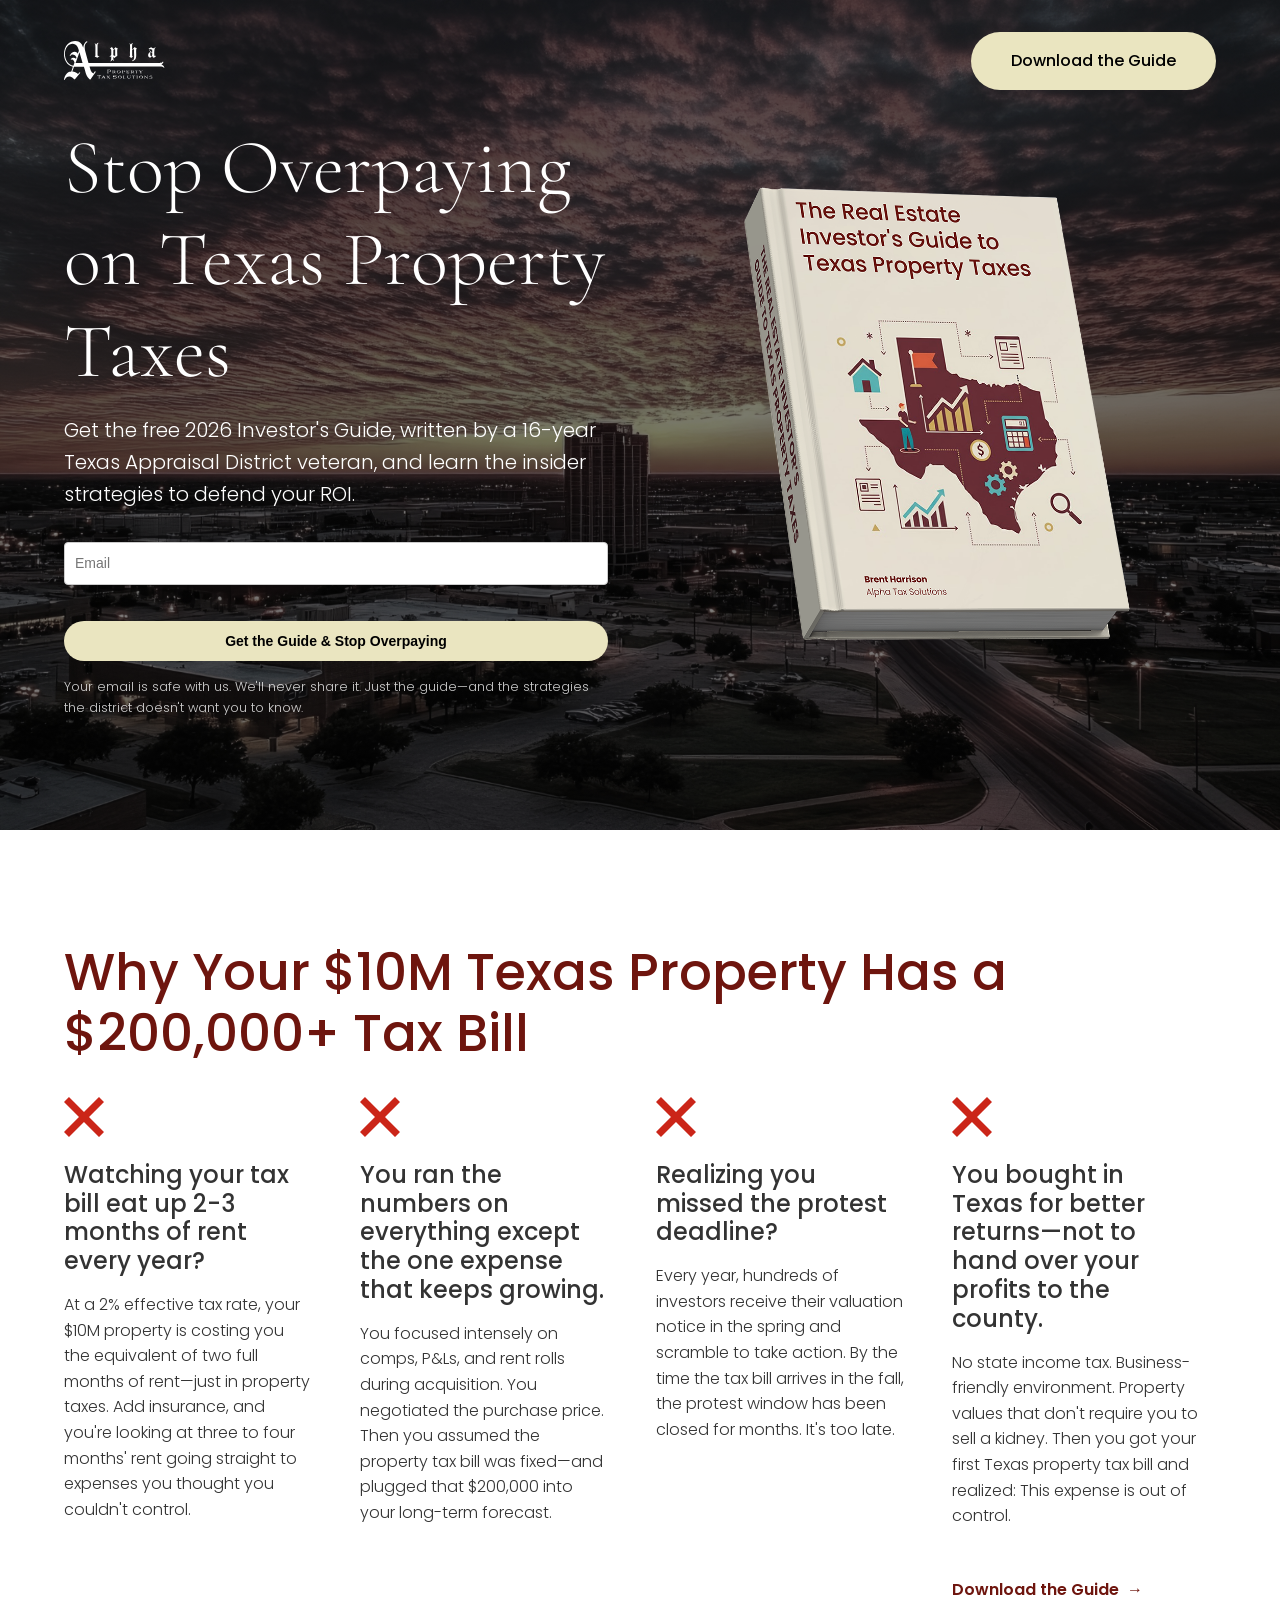
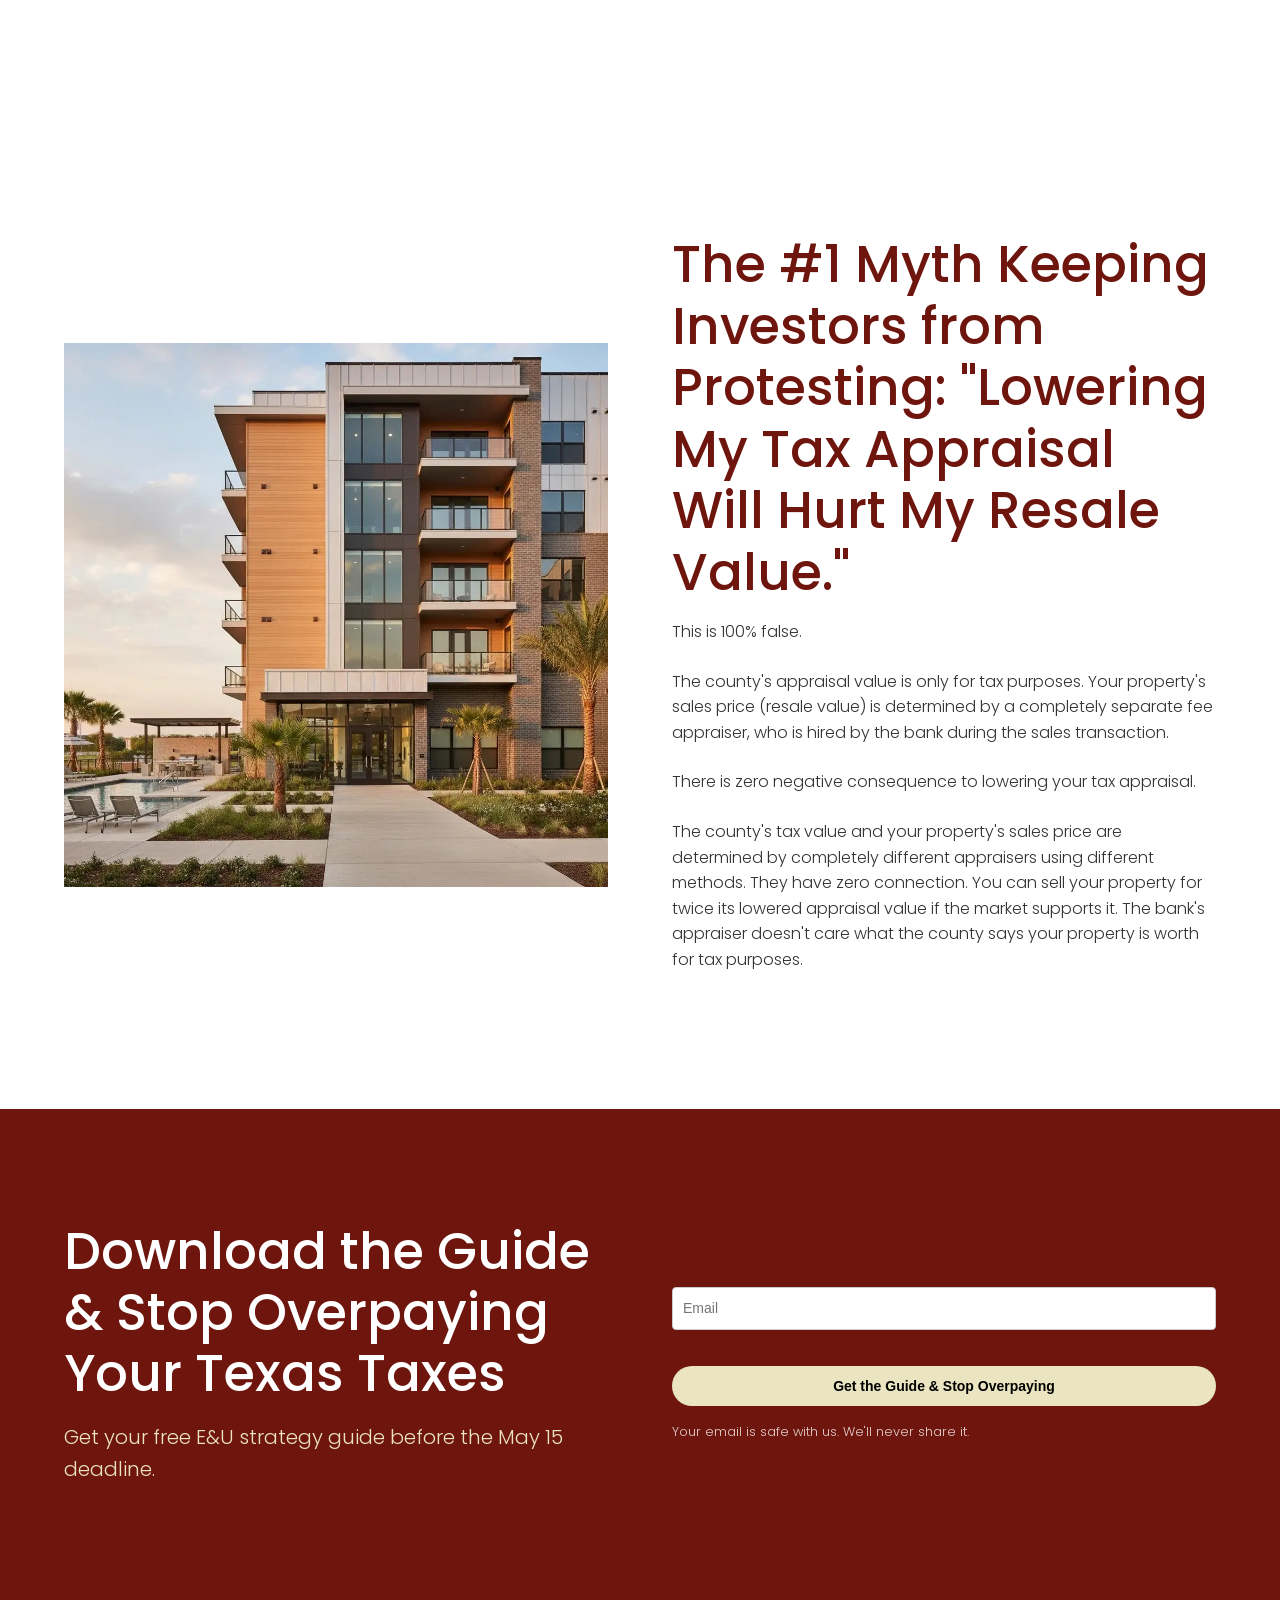
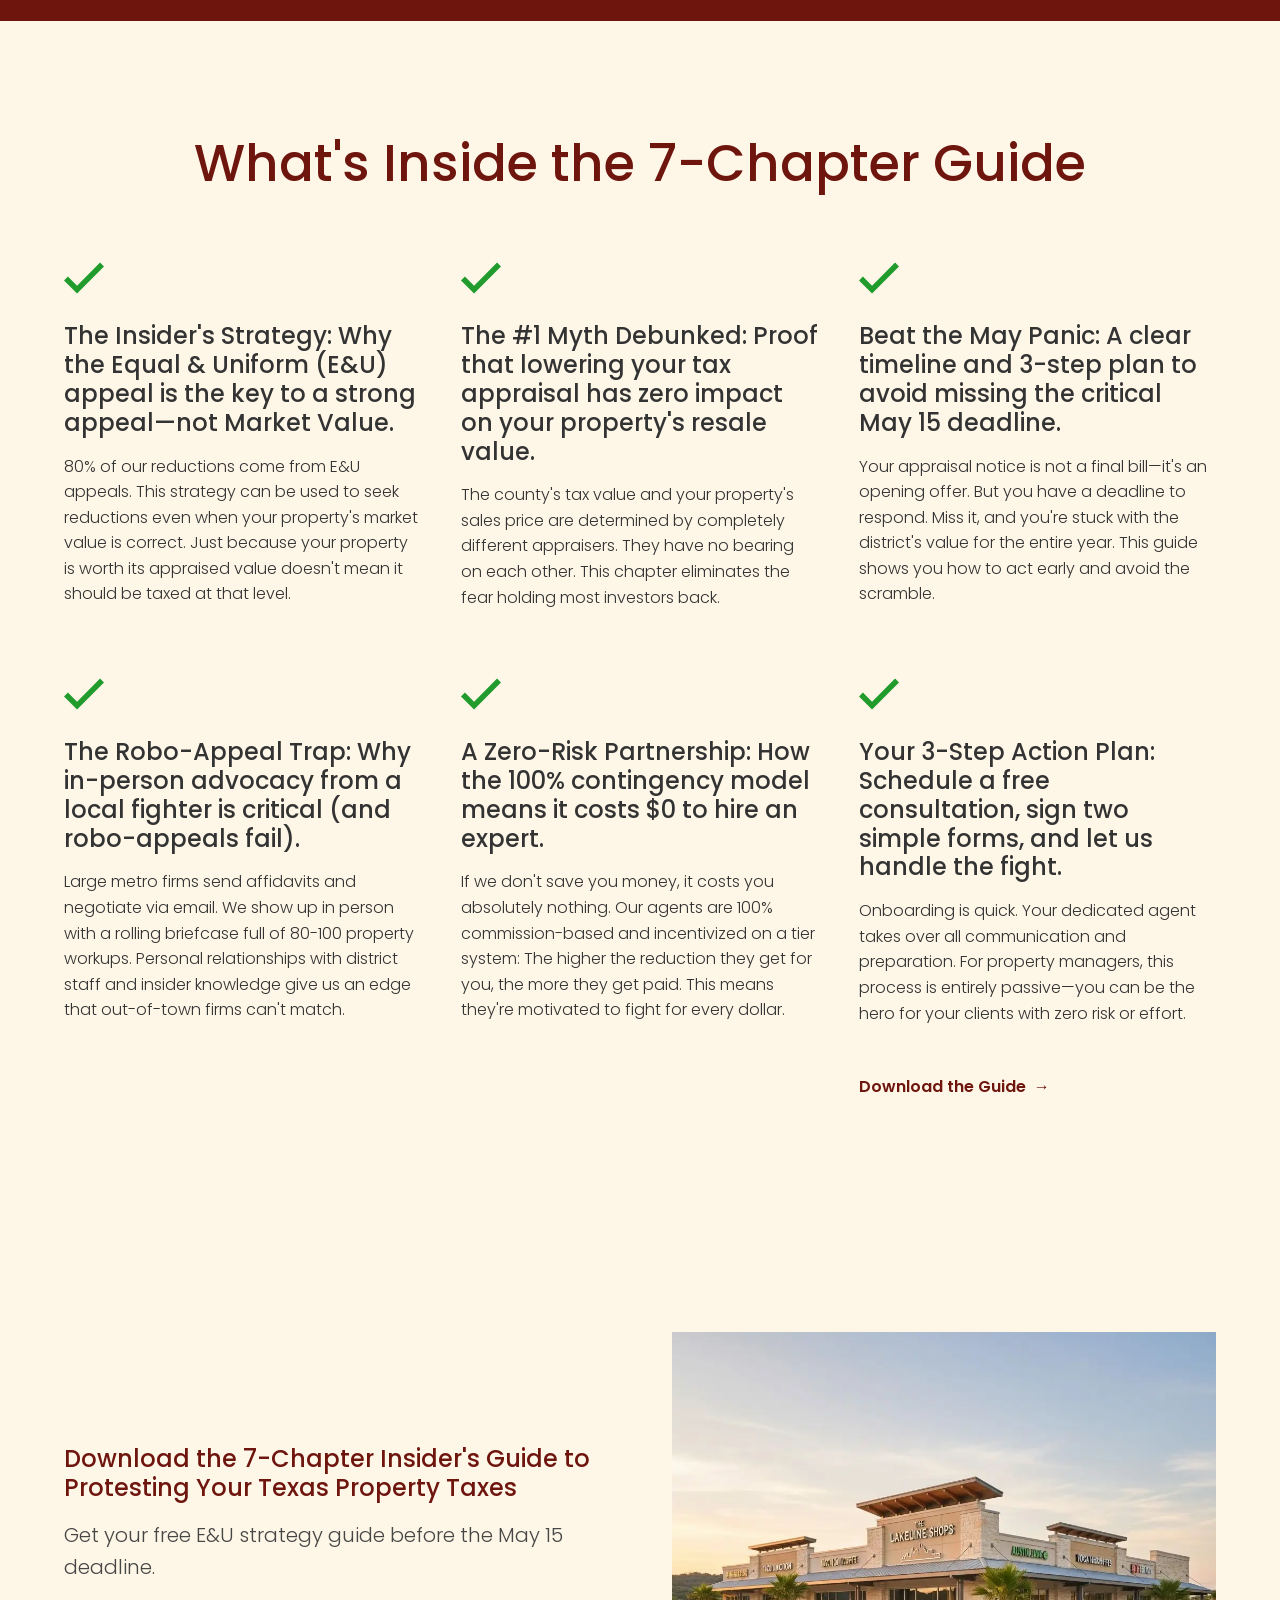
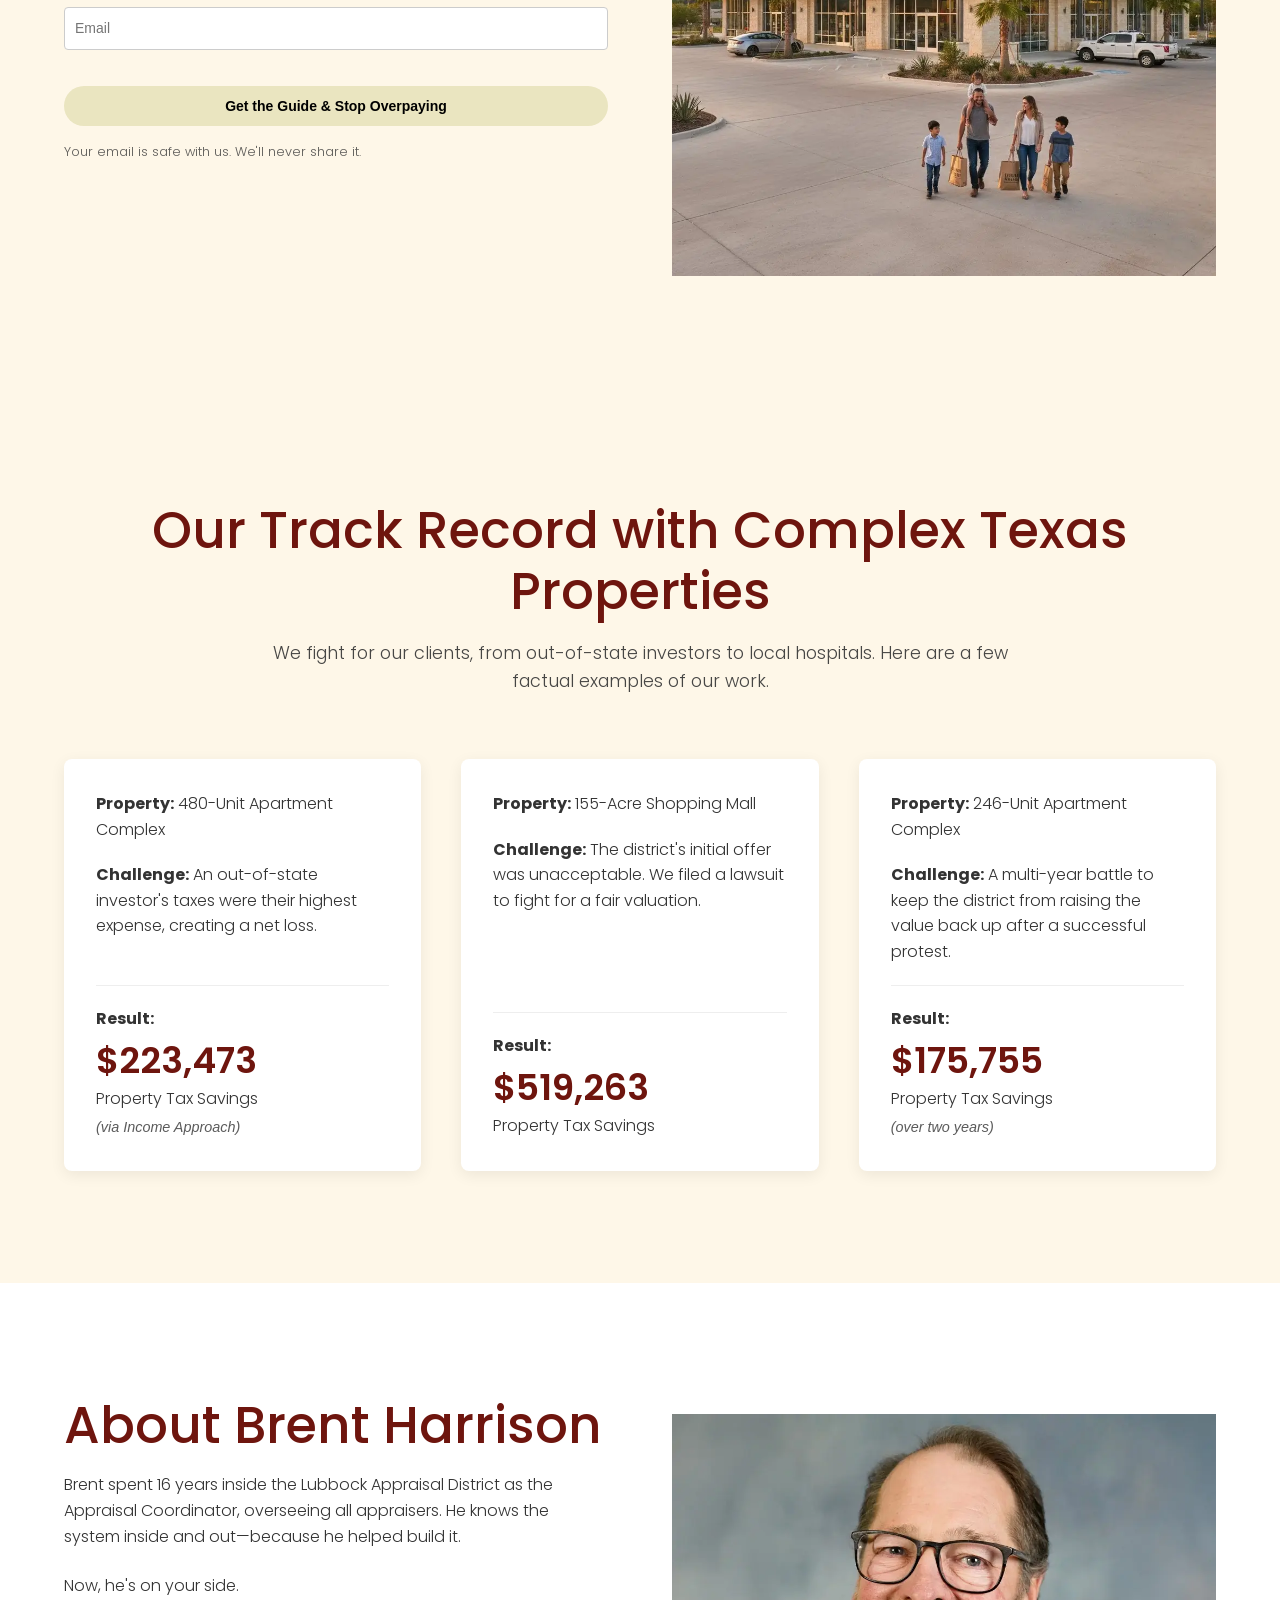
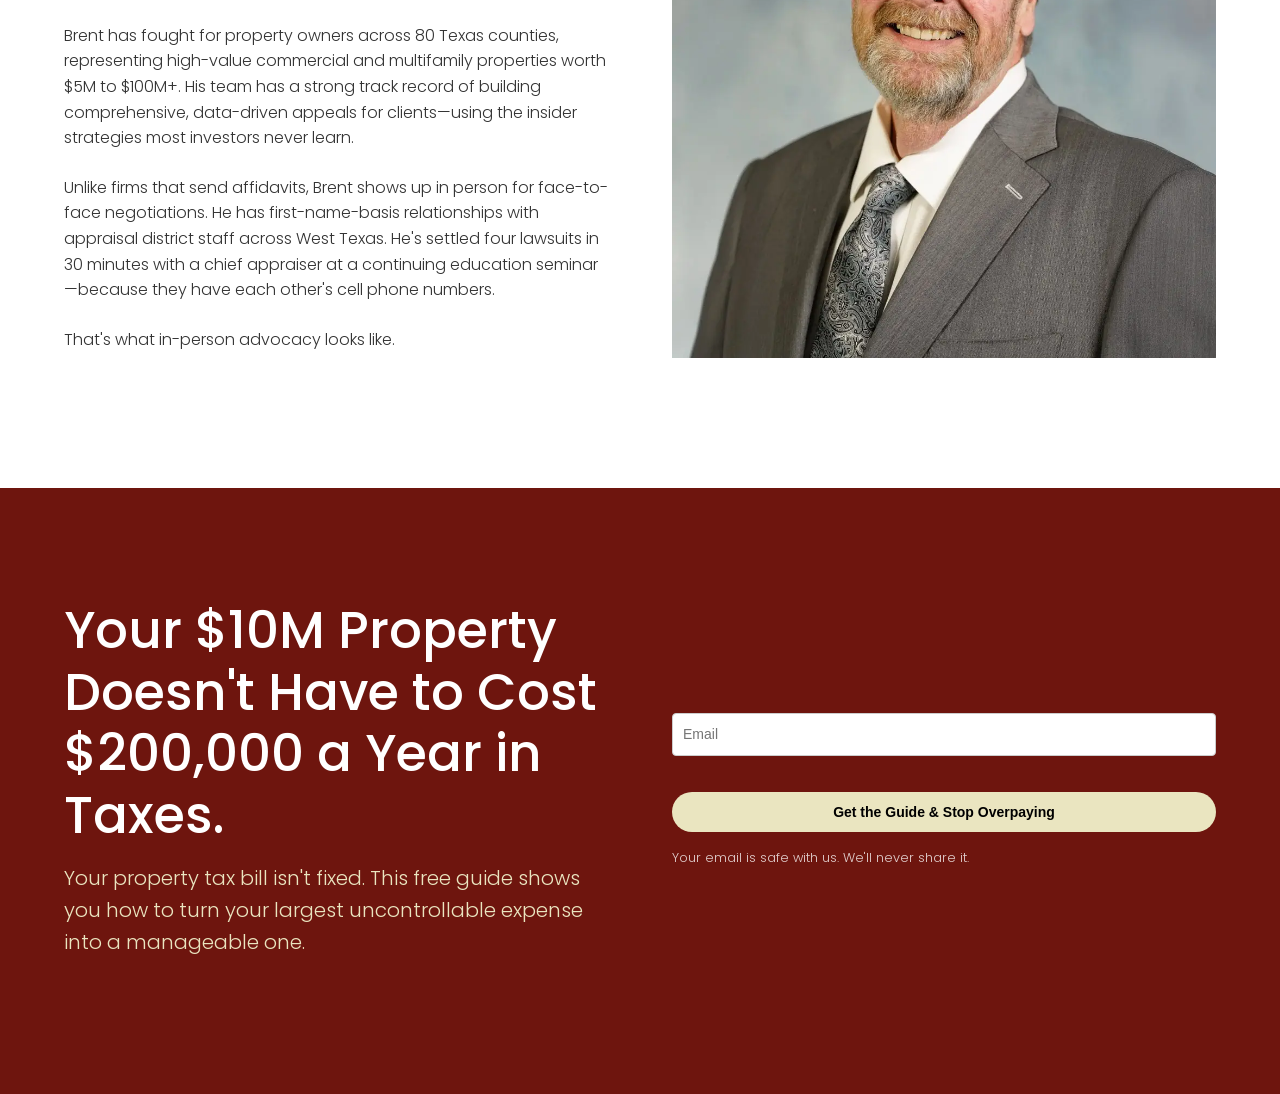
==== commit 5390355f: "Added new form with UTM tracking" ====
--- a/index.html
+++ b/index.html
@@ -7,16 +7,25 @@
     <title>Insider's Texas Property Tax Guide for Investors | Alpha Tax Solutions</title>
     <meta name="description" content="Stop overpaying. Get the free guide from a 16-year appraisal district veteran. Learn the 'Equal & Uniform' insider strategy to protest and lower your Texas tax bill.">
     
-    <link rel="icon" href="img/favicon.ico" sizes="any">
-    <link rel="icon" href="img/favicon.svg" type="image/svg+xml">
-    <link rel="apple-touch-icon" href="img/apple-touch-icon.png">
+    <link rel="icon" href="https://alphataxsolutions.com/wp-content/uploads/2025/10/AlphaTax-favicon-150x150.jpg" sizes="32x32" />
+    <link rel="icon" href="https://alphataxsolutions.com/wp-content/uploads/2025/10/AlphaTax-favicon-300x300.jpg" sizes="192x192" />
+    <link rel="apple-touch-icon" href="https://alphataxsolutions.com/wp-content/uploads/2025/10/AlphaTax-favicon-300x300.jpg" />
     <link rel="manifest" href="site.webmanifest">
 
     <link rel="preconnect" href="https://fonts.googleapis.com">
     <link rel="preconnect" href="https://fonts.gstatic.com" crossorigin>
     <link href="https://fonts.googleapis.com/css2?family=Cormorant+Garamond:ital,wght@0,300..700;1,300..700&family=Poppins:ital,wght@0,100;0,200;0,300;0,400;0,500;0,600;0,700;0,800;0,900;1,100;1,200;1,300;1,400;1,500;1,600;1,700;1,800;1,900&display=swap" rel="stylesheet">
     
+    <link rel="stylesheet" href="ml-form.css">
     <link rel="stylesheet" href="style.css">
+
+    <!-- Google Tag Manager -->
+    <script>(function(w,d,s,l,i){w[l]=w[l]||[];w[l].push({'gtm.start':
+    new Date().getTime(),event:'gtm.js'});var f=d.getElementsByTagName(s)[0],
+    j=d.createElement(s),dl=l!='dataLayer'?'&l='+l:'';j.async=true;j.src=
+    'https://www.googletagmanager.com/gtm.js?id='+i+dl;f.parentNode.insertBefore(j,f);
+    })(window,document,'script','dataLayer','GTM-WG2FMM34');</script>
+    <!-- End Google Tag Manager -->
 
     <script type="application/ld+json">
     {
@@ -53,6 +62,10 @@
 <!-- End MailerLite Universal -->
 </head>
 <body>
+    <!-- Google Tag Manager (noscript) -->
+    <noscript><iframe src="https://www.googletagmanager.com/ns.html?id=GTM-WG2FMM34"
+    height="0" width="0" style="display:none;visibility:hidden"></iframe></noscript>
+    <!-- End Google Tag Manager (noscript) -->
 
     <header class="hero-section">
         <div class="container">
@@ -70,611 +83,10 @@
                     
                     <div class="cta-form" id="guide-form-1">
                         
-                        <style type="text/css">@import url("https://assets.mlcdn.com/fonts.css?version=1768479");</style>
-    <style type="text/css">
-    /* LOADER */
-    .ml-form-embedSubmitLoad {
-      display: inline-block;
-      width: 20px;
-      height: 20px;
-    }
-    .g-recaptcha {
-    transform: scale(1);
-    -webkit-transform: scale(1);
-    transform-origin: 0 0;
-    -webkit-transform-origin: 0 0;
-    height: ;
-    }
-    .sr-only {
-      position: absolute;
-      width: 1px;
-      height: 1px;
-      padding: 0;
-      margin: -1px;
-      overflow: hidden;
-      clip: rect(0,0,0,0);
-      border: 0;
-    }
-    .ml-form-embedSubmitLoad:after {
-      content: " ";
-      display: block;
-      width: 11px;
-      height: 11px;
-      margin: 1px;
-      border-radius: 50%;
-      border: 4px solid #fff;
-    border-color: #000000 #000000 #000000 transparent;
-    animation: ml-form-embedSubmitLoad 1.2s linear infinite;
-    }
-    @keyframes ml-form-embedSubmitLoad {
-      0% {
-      transform: rotate(0deg);
-      }
-      100% {
-      transform: rotate(360deg);
-      }
-    }
-      #mlb2-35857523.ml-form-embedContainer {
-        box-sizing: border-box;
-        display: table;
-        margin: 0 auto;
-        position: static;
-        width: 100% !important;
-      }
-      #mlb2-35857523.ml-form-embedContainer h4,
-      #mlb2-35857523.ml-form-embedContainer p,
-      #mlb2-35857523.ml-form-embedContainer span,
-      #mlb2-35857523.ml-form-embedContainer button {
-        text-transform: none !important;
-        letter-spacing: normal !important;
-      }
-      #mlb2-35857523.ml-form-embedContainer .ml-form-embedWrapper {
-        background-color: rgba(0,0,0,0);
-        border-width: 0px;
-        border-color: transparent;
-        border-radius: 4px;
-        border-style: solid;
-        box-sizing: border-box;
-        display: inline-block !important;
-        margin: 0;
-        padding: 0;
-        position: relative;
-              }
-      #mlb2-35857523.ml-form-embedContainer .ml-form-embedWrapper.embedPopup,
-      #mlb2-35857523.ml-form-embedContainer .ml-form-embedWrapper.embedDefault { width: 100%; }
-      #mlb2-35857523.ml-form-embedContainer .ml-form-embedWrapper.embedForm { max-width: 100%; width: 100%; }
-      #mlb2-35857523.ml-form-embedContainer .ml-form-align-left { text-align: left; }
-      #mlb2-35857523.ml-form-embedContainer .ml-form-align-center { text-align: center; }
-      #mlb2-35857523.ml-form-embedContainer .ml-form-align-default { display: table-cell !important; vertical-align: middle !important; text-align: center !important; }
-      #mlb2-35857523.ml-form-embedContainer .ml-form-align-right { text-align: right; }
-      #mlb2-35857523.ml-form-embedContainer .ml-form-embedWrapper .ml-form-embedHeader img {
-        border-top-left-radius: 4px;
-        border-top-right-radius: 4px;
-        height: auto;
-        margin: 0 auto !important;
-        max-width: 100%;
-        width: undefinedpx;
-      }
-      #mlb2-35857523.ml-form-embedContainer .ml-form-embedWrapper .ml-form-embedBody,
-      #mlb2-35857523.ml-form-embedContainer .ml-form-embedWrapper .ml-form-successBody {
-        padding: 20px 20px 0 20px;
-      }
-      #mlb2-35857523.ml-form-embedContainer .ml-form-embedWrapper .ml-form-embedBody.ml-form-embedBodyHorizontal {
-        padding-bottom: 0;
-      }
-      #mlb2-35857523.ml-form-embedContainer .ml-form-embedWrapper .ml-form-embedBody .ml-form-embedContent,
-      #mlb2-35857523.ml-form-embedContainer .ml-form-embedWrapper .ml-form-successBody .ml-form-successContent {
-        text-align: left;
-        margin: 0 0 20px 0;
-      }
-      #mlb2-35857523.ml-form-embedContainer .ml-form-embedWrapper .ml-form-embedBody .ml-form-embedContent h4,
-      #mlb2-35857523.ml-form-embedContainer .ml-form-embedWrapper .ml-form-successBody .ml-form-successContent h4 {
-        color: #000000;
-        font-family: 'Open Sans', Arial, Helvetica, sans-serif;
-        font-size: 30px;
-        font-weight: 400;
-        margin: 0 0 10px 0;
-        text-align: left;
-        word-break: break-word;
-      }
-      #mlb2-35857523.ml-form-embedContainer .ml-form-embedWrapper .ml-form-embedBody .ml-form-embedContent p,
-      #mlb2-35857523.ml-form-embedContainer .ml-form-embedWrapper .ml-form-successBody .ml-form-successContent p {
-        color: #000000;
-        font-family: 'Open Sans', Arial, Helvetica, sans-serif;
-        font-size: 14px;
-        font-weight: 400;
-        line-height: 20px;
-        margin: 0 0 10px 0;
-        text-align: left;
-      }
-      #mlb2-35857523.ml-form-embedContainer .ml-form-embedWrapper .ml-form-embedBody .ml-form-embedContent ul,
-      #mlb2-35857523.ml-form-embedContainer .ml-form-embedWrapper .ml-form-embedBody .ml-form-embedContent ol,
-      #mlb2-35857523.ml-form-embedContainer .ml-form-embedWrapper .ml-form-successBody .ml-form-successContent ul,
-      #mlb2-35857523.ml-form-embedContainer .ml-form-embedWrapper .ml-form-successBody .ml-form-successContent ol {
-        color: #000000;
-        font-family: 'Open Sans', Arial, Helvetica, sans-serif;
-        font-size: 14px;
-      }
-      #mlb2-35857523.ml-form-embedContainer .ml-form-embedWrapper .ml-form-embedBody .ml-form-embedContent ol ol,
-      #mlb2-35857523.ml-form-embedContainer .ml-form-embedWrapper .ml-form-successBody .ml-form-successContent ol ol {
-        list-style-type: lower-alpha;
-      }
-      #mlb2-35857523.ml-form-embedContainer .ml-form-embedWrapper .ml-form-embedBody .ml-form-embedContent ol ol ol,
-      #mlb2-35857523.ml-form-embedContainer .ml-form-embedWrapper .ml-form-successBody .ml-form-successContent ol ol ol {
-        list-style-type: lower-roman;
-      }
-      #mlb2-35857523.ml-form-embedContainer .ml-form-embedWrapper .ml-form-embedBody .ml-form-embedContent p a,
-      #mlb2-35857523.ml-form-embedContainer .ml-form-embedWrapper .ml-form-successBody .ml-form-successContent p a {
-        color: #000000;
-        text-decoration: underline;
-      }
-
-      #mlb2-35857523.ml-form-embedContainer .ml-form-embedWrapper .ml-block-form .ml-field-group {
-        text-align: left!important;
-      }
-
-      #mlb2-35857523.ml-form-embedContainer .ml-form-embedWrapper .ml-block-form .ml-field-group label {
-        margin-bottom: 5px;
-        color: #333333;
-        font-size: 14px;
-        font-family: 'Open Sans', Arial, Helvetica, sans-serif;
-        font-weight: bold; font-style: normal; text-decoration: none;;
-        display: inline-block;
-        line-height: 20px;
-      }
-      #mlb2-35857523.ml-form-embedContainer .ml-form-embedWrapper .ml-form-embedBody .ml-form-embedContent p:last-child,
-      #mlb2-35857523.ml-form-embedContainer .ml-form-embedWrapper .ml-form-successBody .ml-form-successContent p:last-child {
-        margin: 0;
-      }
-      #mlb2-35857523.ml-form-embedContainer .ml-form-embedWrapper .ml-form-embedBody form {
-        margin: 0;
-        width: 100%;
-      }
-      #mlb2-35857523.ml-form-embedContainer .ml-form-embedWrapper .ml-form-embedBody .ml-form-formContent,
-      #mlb2-35857523.ml-form-embedContainer .ml-form-embedWrapper .ml-form-embedBody .ml-form-checkboxRow {
-        margin: 0 0 20px 0;
-        width: 100%;
-      }
-      #mlb2-35857523.ml-form-embedContainer .ml-form-embedWrapper .ml-form-embedBody .ml-form-checkboxRow {
-        float: left;
-      }
-      #mlb2-35857523.ml-form-embedContainer .ml-form-embedWrapper .ml-form-embedBody .ml-form-formContent.horozintalForm {
-        margin: 0;
-        padding: 0 0 20px 0;
-        width: 100%;
-        height: auto;
-        float: left;
-      }
-      #mlb2-35857523.ml-form-embedContainer .ml-form-embedWrapper .ml-form-embedBody .ml-form-fieldRow {
-        margin: 0 0 10px 0;
-        width: 100%;
-      }
-      #mlb2-35857523.ml-form-embedContainer .ml-form-embedWrapper .ml-form-embedBody .ml-form-fieldRow.ml-last-item {
-        margin: 0;
-      }
-      #mlb2-35857523.ml-form-embedContainer .ml-form-embedWrapper .ml-form-embedBody .ml-form-fieldRow.ml-formfieldHorizintal {
-        margin: 0;
-      }
-      #mlb2-35857523.ml-form-embedContainer .ml-form-embedWrapper .ml-form-embedBody .ml-form-fieldRow input {
-        background-color: #ffffff !important;
-        color: #333333 !important;
-        border-color: #cccccc;
-        border-radius: 4px !important;
-        border-style: solid !important;
-        border-width: 1px !important;
-        font-family: 'Open Sans', Arial, Helvetica, sans-serif;
-        font-size: 14px !important;
-        height: auto;
-        line-height: 21px !important;
-        margin-bottom: 0;
-        margin-top: 0;
-        margin-left: 0;
-        margin-right: 0;
-        padding: 10px 10px !important;
-        width: 100% !important;
-        box-sizing: border-box !important;
-        max-width: 100% !important;
-      }
-      #mlb2-35857523.ml-form-embedContainer .ml-form-embedWrapper .ml-form-embedBody .ml-form-fieldRow input::-webkit-input-placeholder,
-      #mlb2-35857523.ml-form-embedContainer .ml-form-embedWrapper .ml-form-embedBody .ml-form-horizontalRow input::-webkit-input-placeholder { color: #333333; }
-
-      #mlb2-35857523.ml-form-embedContainer .ml-form-embedWrapper .ml-form-embedBody .ml-form-fieldRow input::-moz-placeholder,
-      #mlb2-35857523.ml-form-embedContainer .ml-form-embedWrapper .ml-form-embedBody .ml-form-horizontalRow input::-moz-placeholder { color: #333333; }
-
-      #mlb2-35857523.ml-form-embedContainer .ml-form-embedWrapper .ml-form-embedBody .ml-form-fieldRow input:-ms-input-placeholder,
-      #mlb2-35857523.ml-form-embedContainer .ml-form-embedWrapper .ml-form-embedBody .ml-form-horizontalRow input:-ms-input-placeholder { color: #333333; }
-
-      #mlb2-35857523.ml-form-embedContainer .ml-form-embedWrapper .ml-form-embedBody .ml-form-fieldRow input:-moz-placeholder,
-      #mlb2-35857523.ml-form-embedContainer .ml-form-embedWrapper .ml-form-embedBody .ml-form-horizontalRow input:-moz-placeholder { color: #333333; }
-
-      #mlb2-35857523.ml-form-embedContainer .ml-form-embedWrapper .ml-form-embedBody .ml-form-fieldRow textarea, #mlb2-35857523.ml-form-embedContainer .ml-form-embedWrapper .ml-form-embedBody .ml-form-horizontalRow textarea {
-        background-color: #ffffff !important;
-        color: #333333 !important;
-        border-color: #cccccc;
-        border-radius: 4px !important;
-        border-style: solid !important;
-        border-width: 1px !important;
-        font-family: 'Open Sans', Arial, Helvetica, sans-serif;
-        font-size: 14px !important;
-        height: auto;
-        line-height: 21px !important;
-        margin-bottom: 0;
-        margin-top: 0;
-        padding: 10px 10px !important;
-        width: 100% !important;
-        box-sizing: border-box !important;
-        max-width: 100% !important;
-      }
-
-      #mlb2-35857523.ml-form-embedContainer .ml-form-embedWrapper .ml-form-embedBody .ml-form-fieldRow .custom-radio .custom-control-label::before, #mlb2-35857523.ml-form-embedContainer .ml-form-embedWrapper .ml-form-embedBody .ml-form-horizontalRow .custom-radio .custom-control-label::before, #mlb2-35857523.ml-form-embedContainer .ml-form-embedWrapper .ml-form-embedBody .ml-form-fieldRow .custom-checkbox .custom-control-label::before, #mlb2-35857523.ml-form-embedContainer .ml-form-embedWrapper .ml-form-embedBody .ml-form-horizontalRow .custom-checkbox .custom-control-label::before, #mlb2-35857523.ml-form-embedContainer .ml-form-embedWrapper .ml-form-embedBody .ml-form-embedPermissions .ml-form-embedPermissionsOptionsCheckbox .label-description::before, #mlb2-35857523.ml-form-embedContainer .ml-form-embedWrapper .ml-form-embedBody .ml-form-interestGroupsRow .ml-form-interestGroupsRowCheckbox .label-description::before, #mlb2-35857523.ml-form-embedContainer .ml-form-embedWrapper .ml-form-embedBody .ml-form-checkboxRow .label-description::before {
-          border-color: #cccccc!important;
-          background-color: #ffffff!important;
-      }
-      #mlb2-35857523.ml-form-embedContainer .ml-form-embedWrapper .ml-form-embedBody .ml-form-fieldRow input.custom-control-input[type="checkbox"]{
-        box-sizing: border-box;
-        padding: 0;
-        position: absolute;
-        z-index: -1;
-        opacity: 0;
-        margin-top: 5px;
-        margin-left: -1.5rem;
-        overflow: visible;
-      }
-      #mlb2-35857523.ml-form-embedContainer .ml-form-embedWrapper .ml-form-embedBody .ml-form-fieldRow .custom-checkbox .custom-control-label::before, #mlb2-35857523.ml-form-embedContainer .ml-form-embedWrapper .ml-form-embedBody .ml-form-horizontalRow .custom-checkbox .custom-control-label::before, #mlb2-35857523.ml-form-embedContainer .ml-form-embedWrapper .ml-form-embedBody .ml-form-embedPermissions .ml-form-embedPermissionsOptionsCheckbox .label-description::before, #mlb2-35857523.ml-form-embedContainer .ml-form-embedWrapper .ml-form-embedBody .ml-form-interestGroupsRow .ml-form-interestGroupsRowCheckbox .label-description::before, #mlb2-35857523.ml-form-embedContainer .ml-form-embedWrapper .ml-form-embedBody .ml-form-checkboxRow .label-description::before {
-        border-radius: 4px!important;
-      }
-      #mlb2-35857523.ml-form-embedContainer .ml-form-embedWrapper .ml-form-embedBody .ml-form-checkboxRow input[type=checkbox]:checked~.label-description::after, #mlb2-35857523.ml-form-embedContainer .ml-form-embedWrapper .ml-form-embedBody .ml-form-embedPermissions .ml-form-embedPermissionsOptionsCheckbox input[type=checkbox]:checked~.label-description::after, #mlb2-35857523.ml-form-embedContainer .ml-form-embedWrapper .ml-form-embedBody .ml-form-fieldRow .custom-checkbox .custom-control-input:checked~.custom-control-label::after, #mlb2-35857523.ml-form-embedContainer .ml-form-embedWrapper .ml-form-embedBody .ml-form-horizontalRow .custom-checkbox .custom-control-input:checked~.custom-control-label::after, #mlb2-35857523.ml-form-embedContainer .ml-form-embedWrapper .ml-form-embedBody .ml-form-interestGroupsRow .ml-form-interestGroupsRowCheckbox input[type=checkbox]:checked~.label-description::after {
-        background-image: url("data:image/svg+xml,%3csvg xmlns='http://www.w3.org/2000/svg' viewBox='0 0 8 8'%3e%3cpath fill='%23fff' d='M6.564.75l-3.59 3.612-1.538-1.55L0 4.26 2.974 7.25 8 2.193z'/%3e%3c/svg%3e");
-      }
-      #mlb2-35857523.ml-form-embedContainer .ml-form-embedWrapper .ml-form-embedBody .ml-form-fieldRow .custom-radio .custom-control-input:checked~.custom-control-label::after, #mlb2-35857523.ml-form-embedContainer .ml-form-embedWrapper .ml-form-embedBody .ml-form-fieldRow .custom-radio .custom-control-input:checked~.custom-control-label::after {
-        background-image: url("data:image/svg+xml,%3csvg xmlns='http://www.w3.org/2000/svg' viewBox='-4 -4 8 8'%3e%3ccircle r='3' fill='%23fff'/%3e%3c/svg%3e");
-      }
-      #mlb2-35857523.ml-form-embedContainer .ml-form-embedWrapper .ml-form-embedBody .ml-form-fieldRow .custom-radio .custom-control-input:checked~.custom-control-label::before, #mlb2-35857523.ml-form-embedContainer .ml-form-embedWrapper .ml-form-embedBody .ml-form-horizontalRow .custom-radio .custom-control-input:checked~.custom-control-label::before, #mlb2-35857523.ml-form-embedContainer .ml-form-embedWrapper .ml-form-embedBody .ml-form-fieldRow .custom-checkbox .custom-control-input:checked~.custom-control-label::before, #mlb2-35857523.ml-form-embedContainer .ml-form-embedWrapper .ml-form-embedBody .ml-form-horizontalRow .custom-checkbox .custom-control-input:checked~.custom-control-label::before, #mlb2-35857523.ml-form-embedContainer .ml-form-embedWrapper .ml-form-embedBody .ml-form-embedPermissions .ml-form-embedPermissionsOptionsCheckbox input[type=checkbox]:checked~.label-description::before, #mlb2-35857523.ml-form-embedContainer .ml-form-embedWrapper .ml-form-embedBody .ml-form-interestGroupsRow .ml-form-interestGroupsRowCheckbox input[type=checkbox]:checked~.label-description::before, #mlb2-35857523.ml-form-embedContainer .ml-form-embedWrapper .ml-form-embedBody .ml-form-checkboxRow input[type=checkbox]:checked~.label-description::before  {
-          border-color: #000000!important;
-          background-color: #000000!important;
-      }
-      #mlb2-35857523.ml-form-embedContainer .ml-form-embedWrapper .ml-form-embedBody .ml-form-fieldRow .custom-radio .custom-control-label::before, #mlb2-35857523.ml-form-embedContainer .ml-form-embedWrapper .ml-form-embedBody .ml-form-horizontalRow .custom-radio .custom-control-label::before, #mlb2-35857523.ml-form-embedContainer .ml-form-embedWrapper .ml-form-embedBody .ml-form-fieldRow .custom-radio .custom-control-label::after, #mlb2-35857523.ml-form-embedContainer .ml-form-embedWrapper .ml-form-embedBody .ml-form-horizontalRow .custom-radio .custom-control-label::after, #mlb2-35857523.ml-form-embedContainer .ml-form-embedWrapper .ml-form-embedBody .ml-form-fieldRow .custom-checkbox .custom-control-label::before, #mlb2-35857523.ml-form-embedContainer .ml-form-embedWrapper .ml-form-embedBody .ml-form-fieldRow .custom-checkbox .custom-control-label::after, #mlb2-35857523.ml-form-embedContainer .ml-form-embedWrapper .ml-form-embedBody .ml-form-horizontalRow .custom-checkbox .custom-control-label::before, #mlb2-35857523.ml-form-embedContainer .ml-form-embedWrapper .ml-form-embedBody .ml-form-horizontalRow .custom-checkbox .custom-control-label::after {
-           top: 2px;
-           box-sizing: border-box;
-      }
-      #mlb2-35857523.ml-form-embedContainer .ml-form-embedWrapper .ml-form-embedBody .ml-form-embedPermissions .ml-form-embedPermissionsOptionsCheckbox .label-description::before, #mlb2-35857523.ml-form-embedContainer .ml-form-embedWrapper .ml-form-embedBody .ml-form-embedPermissions .ml-form-embedPermissionsOptionsCheckbox .label-description::after, #mlb2-35857523.ml-form-embedContainer .ml-form-embedWrapper .ml-form-embedBody .ml-form-checkboxRow .label-description::before, #mlb2-35857523.ml-form-embedContainer .ml-form-embedWrapper .ml-form-embedBody .ml-form-checkboxRow .label-description::after {
-           top: 0px!important;
-           box-sizing: border-box!important;
-      }
-      #mlb2-35857523.ml-form-embedContainer .ml-form-embedWrapper .ml-form-embedBody .ml-form-checkboxRow .label-description::before, #mlb2-35857523.ml-form-embedContainer .ml-form-embedWrapper .ml-form-embedBody .ml-form-checkboxRow .label-description::after {
-        top: 0px!important;
-           box-sizing: border-box!important;
-      }
-       #mlb2-35857523.ml-form-embedContainer .ml-form-embedWrapper .ml-form-embedBody .ml-form-interestGroupsRow .ml-form-interestGroupsRowCheckbox .label-description::after {
-            top: 0px!important;
-            box-sizing: border-box!important;
-            position: absolute;
-            left: -1.5rem;
-            display: block;
-            width: 1rem;
-            height: 1rem;
-            content: "";
-       }
-      #mlb2-35857523.ml-form-embedContainer .ml-form-embedWrapper .ml-form-embedBody .ml-form-interestGroupsRow .ml-form-interestGroupsRowCheckbox .label-description::before {
-        top: 0px!important;
-        box-sizing: border-box!important;
-      }
-      #mlb2-35857523.ml-form-embedContainer .ml-form-embedWrapper .ml-form-embedBody .custom-control-label::before {
-          position: absolute;
-          top: 4px;
-          left: -1.5rem;
-          display: block;
-          width: 16px;
-          height: 16px;
-          pointer-events: none;
-          content: "";
-          background-color: #ffffff;
-          border: #adb5bd solid 1px;
-          border-radius: 50%;
-      }
-      #mlb2-35857523.ml-form-embedContainer .ml-form-embedWrapper .ml-form-embedBody .custom-control-label::after {
-          position: absolute;
-          top: 2px!important;
-          left: -1.5rem;
-          display: block;
-          width: 1rem;
-          height: 1rem;
-          content: "";
-      }
-      #mlb2-35857523.ml-form-embedContainer .ml-form-embedWrapper .ml-form-embedBody .ml-form-embedPermissions .ml-form-embedPermissionsOptionsCheckbox .label-description::before, #mlb2-35857523.ml-form-embedContainer .ml-form-embedWrapper .ml-form-embedBody .ml-form-interestGroupsRow .ml-form-interestGroupsRowCheckbox .label-description::before, #mlb2-35857523.ml-form-embedContainer .ml-form-embedWrapper .ml-form-embedBody .ml-form-checkboxRow .label-description::before {
-          position: absolute;
-          top: 4px;
-          left: -1.5rem;
-          display: block;
-          width: 16px;
-          height: 16px;
-          pointer-events: none;
-          content: "";
-          background-color: #ffffff;
-          border: #adb5bd solid 1px;
-          border-radius: 50%;
-      }
-      #mlb2-35857523.ml-form-embedContainer .ml-form-embedWrapper .ml-form-embedBody .ml-form-embedPermissions .ml-form-embedPermissionsOptionsCheckbox .label-description::after {
-          position: absolute;
-          top: 0px!important;
-          left: -1.5rem;
-          display: block;
-          width: 1rem;
-          height: 1rem;
-          content: "";
-      }
-      #mlb2-35857523.ml-form-embedContainer .ml-form-embedWrapper .ml-form-embedBody .ml-form-checkboxRow .label-description::after {
-          position: absolute;
-          top: 0px!important;
-          left: -1.5rem;
-          display: block;
-          width: 1rem;
-          height: 1rem;
-          content: "";
-      }
-      #mlb2-35857523.ml-form-embedContainer .ml-form-embedWrapper .ml-form-embedBody .custom-radio .custom-control-label::after {
-          background: no-repeat 50%/50% 50%;
-      }
-      #mlb2-35857523.ml-form-embedContainer .ml-form-embedWrapper .ml-form-embedBody .custom-checkbox .custom-control-label::after, #mlb2-35857523.ml-form-embedContainer .ml-form-embedWrapper .ml-form-embedBody .ml-form-embedPermissions .ml-form-embedPermissionsOptionsCheckbox .label-description::after, #mlb2-35857523.ml-form-embedContainer .ml-form-embedWrapper .ml-form-embedBody .ml-form-interestGroupsRow .ml-form-interestGroupsRowCheckbox .label-description::after, #mlb2-35857523.ml-form-embedContainer .ml-form-embedWrapper .ml-form-embedBody .ml-form-checkboxRow .label-description::after {
-          background: no-repeat 50%/50% 50%;
-      }
-      #mlb2-35857523.ml-form-embedContainer .ml-form-embedWrapper .ml-form-embedBody .ml-form-fieldRow .custom-control, #mlb2-35857523.ml-form-embedContainer .ml-form-embedWrapper .ml-form-embedBody .ml-form-horizontalRow .custom-control {
-        position: relative;
-        display: block;
-        min-height: 1.5rem;
-        padding-left: 1.5rem;
-      }
-      #mlb2-35857523.ml-form-embedContainer .ml-form-embedWrapper .ml-form-embedBody .ml-form-fieldRow .custom-radio .custom-control-input, #mlb2-35857523.ml-form-embedContainer .ml-form-embedWrapper .ml-form-embedBody .ml-form-horizontalRow .custom-radio .custom-control-input, #mlb2-35857523.ml-form-embedContainer .ml-form-embedWrapper .ml-form-embedBody .ml-form-fieldRow .custom-checkbox .custom-control-input, #mlb2-35857523.ml-form-embedContainer .ml-form-embedWrapper .ml-form-embedBody .ml-form-horizontalRow .custom-checkbox .custom-control-input {
-          position: absolute;
-          z-index: -1;
-          opacity: 0;
-          box-sizing: border-box;
-          padding: 0;
-      }
-      #mlb2-35857523.ml-form-embedContainer .ml-form-embedWrapper .ml-form-embedBody .ml-form-fieldRow .custom-radio .custom-control-label, #mlb2-35857523.ml-form-embedContainer .ml-form-embedWrapper .ml-form-embedBody .ml-form-horizontalRow .custom-radio .custom-control-label, #mlb2-35857523.ml-form-embedContainer .ml-form-embedWrapper .ml-form-embedBody .ml-form-fieldRow .custom-checkbox .custom-control-label, #mlb2-35857523.ml-form-embedContainer .ml-form-embedWrapper .ml-form-embedBody .ml-form-horizontalRow .custom-checkbox .custom-control-label {
-          color: #000000;
-          font-size: 12px!important;
-          font-family: 'Open Sans', Arial, Helvetica, sans-serif;
-          line-height: 22px;
-          margin-bottom: 0;
-          position: relative;
-          vertical-align: top;
-          font-style: normal;
-          font-weight: 700;
-      }
-      #mlb2-35857523.ml-form-embedContainer .ml-form-embedWrapper .ml-form-embedBody .ml-form-fieldRow .custom-select, #mlb2-35857523.ml-form-embedContainer .ml-form-embedWrapper .ml-form-embedBody .ml-form-horizontalRow .custom-select {
-        background-color: #ffffff !important;
-        color: #333333 !important;
-        border-color: #cccccc;
-        border-radius: 4px !important;
-        border-style: solid !important;
-        border-width: 1px !important;
-        font-family: 'Open Sans', Arial, Helvetica, sans-serif;
-        font-size: 14px !important;
-        line-height: 20px !important;
-        margin-bottom: 0;
-        margin-top: 0;
-        padding: 10px 28px 10px 12px !important;
-        width: 100% !important;
-        box-sizing: border-box !important;
-        max-width: 100% !important;
-        height: auto;
-        display: inline-block;
-        vertical-align: middle;
-        background: url('https://assets.mlcdn.com/ml/images/default/dropdown.svg') no-repeat right .75rem center/8px 10px;
-        -webkit-appearance: none;
-        -moz-appearance: none;
-        appearance: none;
-      }
-      #mlb2-35857523.ml-form-embedContainer .ml-form-embedWrapper .ml-form-embedBody .ml-form-horizontalRow {
-        height: auto;
-        width: 100%;
-        float: left;
-      }
-      .ml-form-formContent.horozintalForm .ml-form-horizontalRow .ml-input-horizontal { width: 70%; float: left; }
-      .ml-form-formContent.horozintalForm .ml-form-horizontalRow .ml-button-horizontal { width: 30%; float: left; }
-      .ml-form-formContent.horozintalForm .ml-form-horizontalRow .ml-button-horizontal.labelsOn { padding-top: 25px;  }
-      .ml-form-formContent.horozintalForm .ml-form-horizontalRow .horizontal-fields { box-sizing: border-box; float: left; padding-right: 10px;  }
-      #mlb2-35857523.ml-form-embedContainer .ml-form-embedWrapper .ml-form-embedBody .ml-form-horizontalRow input {
-        background-color: #ffffff;
-        color: #333333;
-        border-color: #cccccc;
-        border-radius: 4px;
-        border-style: solid;
-        border-width: 1px;
-        font-family: 'Open Sans', Arial, Helvetica, sans-serif;
-        font-size: 14px;
-        line-height: 20px;
-        margin-bottom: 0;
-        margin-top: 0;
-        padding: 10px 10px;
-        width: 100%;
-        box-sizing: border-box;
-        overflow-y: initial;
-      }
-      #mlb2-35857523.ml-form-embedContainer .ml-form-embedWrapper .ml-form-embedBody .ml-form-horizontalRow button {
-        background-color: #EAE5C0 !important;
-        border-color: #EAE5C0;
-        border-style: solid;
-        border-width: 1px;
-        border-radius: 25px;
-        box-shadow: none;
-        color: #000000 !important;
-        cursor: pointer;
-        font-family: 'Open Sans', Arial, Helvetica, sans-serif;
-        font-size: 14px !important;
-        font-weight: 400;
-        line-height: 20px;
-        margin: 0 !important;
-        padding: 10px !important;
-        width: 100%;
-        height: auto;
-      }
-      #mlb2-35857523.ml-form-embedContainer .ml-form-embedWrapper .ml-form-embedBody .ml-form-horizontalRow button:hover {
-        background-color: #ded8ab !important;
-        border-color: #ded8ab !important;
-      }
-      #mlb2-35857523.ml-form-embedContainer .ml-form-embedWrapper .ml-form-embedBody .ml-form-checkboxRow input[type="checkbox"] {
-        box-sizing: border-box;
-        padding: 0;
-        position: absolute;
-        z-index: -1;
-        opacity: 0;
-        margin-top: 5px;
-        margin-left: -1.5rem;
-        overflow: visible;
-      }
-      #mlb2-35857523.ml-form-embedContainer .ml-form-embedWrapper .ml-form-embedBody .ml-form-checkboxRow .label-description {
-        color: #000000;
-        display: block;
-        font-family: 'Open Sans', Arial, Helvetica, sans-serif;
-        font-size: 12px;
-        text-align: left;
-        margin-bottom: 0;
-        position: relative;
-        vertical-align: top;
-      }
-      #mlb2-35857523.ml-form-embedContainer .ml-form-embedWrapper .ml-form-embedBody .ml-form-checkboxRow label {
-        font-weight: normal;
-        margin: 0;
-        padding: 0;
-        position: relative;
-        display: block;
-        min-height: 24px;
-        padding-left: 24px;
-      }
-      #mlb2-35857523.ml-form-embedContainer .ml-form-embedWrapper .ml-form-embedBody .ml-form-checkboxRow label a {
-        color: #000000;
-        text-decoration: underline;
-      }
-      #mlb2-35857523.ml-form-embedContainer .ml-form-embedWrapper .ml-form-embedBody .ml-form-checkboxRow label p {
-        color: #000000 !important;
-        font-family: 'Open Sans', Arial, Helvetica, sans-serif !important;
-        font-size: 12px !important;
-        font-weight: normal !important;
-        line-height: 18px !important;
-        padding: 0 !important;
-        margin: 0 5px 0 0 !important;
-      }
-      #mlb2-35857523.ml-form-embedContainer .ml-form-embedWrapper .ml-form-embedBody .ml-form-checkboxRow label p:last-child {
-        margin: 0;
-      }
-      #mlb2-35857523.ml-form-embedContainer .ml-form-embedWrapper .ml-form-embedBody .ml-form-embedSubmit {
-        margin: 0 0 20px 0;
-        float: left;
-        width: 100%;
-      }
-      #mlb2-35857523.ml-form-embedContainer .ml-form-embedWrapper .ml-form-embedBody .ml-form-embedSubmit button {
-        background-color: #EAE5C0 !important;
-        border: none !important;
-        border-radius: 25px !important;
-        box-shadow: none !important;
-        color: #000000 !important;
-        cursor: pointer;
-        font-family: 'Open Sans', Arial, Helvetica, sans-serif !important;
-        font-size: 14px !important;
-        font-weight: 400 !important;
-        line-height: 21px !important;
-        height: auto;
-        padding: 10px !important;
-        width: 100% !important;
-        box-sizing: border-box !important;
-      }
-      #mlb2-35857523.ml-form-embedContainer .ml-form-embedWrapper .ml-form-embedBody .ml-form-embedSubmit button.loading {
-        display: none;
-      }
-      #mlb2-35857523.ml-form-embedContainer .ml-form-embedWrapper .ml-form-embedBody .ml-form-embedSubmit button:hover {
-        background-color: #ded8ab !important;
-      }
-      .ml-subscribe-close {
-        width: 30px;
-        height: 30px;
-        background: url('https://assets.mlcdn.com/ml/images/default/modal_close.png') no-repeat;
-        background-size: 30px;
-        cursor: pointer;
-        margin-top: -10px;
-        margin-right: -10px;
-        position: absolute;
-        top: 0;
-        right: 0;
-      }
-      .ml-error input, .ml-error textarea, .ml-error select {
-        border-color: red!important;
-      }
-      .ml-error .custom-checkbox-radio-list {
-        border: 1px solid red !important;
-        border-radius: 4px;
-        padding: 10px;
-      }
-      .ml-error .label-description,
-      .ml-error .label-description p,
-      .ml-error .label-description p a,
-      .ml-error label:first-child {
-        color: #ff0000 !important;
-      }
-      #mlb2-35857523.ml-form-embedContainer .ml-form-embedWrapper .ml-form-embedBody .ml-form-checkboxRow.ml-error .label-description p,
-      #mlb2-35857523.ml-form-embedContainer .ml-form-embedWrapper .ml-form-embedBody .ml-form-checkboxRow.ml-error .label-description p:first-letter {
-        color: #ff0000 !important;
-      }
-        @media only screen and (max-width: 400px){
-        .ml-form-embedWrapper.embedDefault, .ml-form-embedWrapper.embedPopup { width: 100%!important; }
-        .ml-form-formContent.horozintalForm { float: left!important; }
-        .ml-form-formContent.horozintalForm .ml-form-horizontalRow { height: auto!important; width: 100%!important; float: left!important; }
-        .ml-form-formContent.horozintalForm .ml-form-horizontalRow .ml-input-horizontal { width: 100%!important; }
-        .ml-form-formContent.horozintalForm .ml-form-horizontalRow .ml-input-horizontal > div { padding-right: 0px!important; padding-bottom: 10px; }
-        .ml-form-formContent.horozintalForm .ml-button-horizontal { width: 100%!important; }
-        .ml-form-formContent.horozintalForm .ml-button-horizontal.labelsOn { padding-top: 0px!important; }
-      }
-    </style>
-    <div id="mlb2-35857523" class="ml-form-embedContainer ml-subscribe-form ml-subscribe-form-35857523">
-      <div class="ml-form-align-center ">
-        <div class="ml-form-embedWrapper embedForm">
-          <div class="ml-form-embedBody ml-form-embedBodyDefault row-form">
-            <div class="ml-form-embedContent" style="margin-bottom: 0px; ">
-            </div>
-            <form class="ml-block-form" action="https://assets.mailerlite.com/jsonp/2034254/forms/176783308615583150/subscribe" data-code="" method="post" target="_blank">
-              <div class="ml-form-formContent">
-                  <div class="ml-form-fieldRow ml-last-item">
-                    <div class="ml-field-group ml-field-email ml-validate-email ml-validate-required">
-                      <!-- input -->
-                      <input aria-label="email" aria-required="true" type="email" class="form-control" data-inputmask="" name="fields[email]" placeholder="Email" autocomplete="email">
-                    </div>
-                  </div>
-              </div>
-              <input type="hidden" name="ml-submit" value="1">
-              <div class="ml-form-embedSubmit">
-                  <button type="submit" class="primary">Get the Guide & Stop Overpaying</button>
-                <button disabled="disabled" style="display: none;" type="button" class="loading">
-                  <div class="ml-form-embedSubmitLoad"></div>
-                  <span class="sr-only">Loading...</span>
-                </button>
-              </div>
-              
-              <input type="hidden" name="anticsrf" value="true">
-            </form>
-          </div>
-          <div class="ml-form-successBody row-success" style="display: none">
-            <div class="ml-form-successContent">
-                <h4>Thank you!</h4>
-                  <p>You'll receive the guide in your email in a few seconds.</p>
-            </div>
-          </div>
-        </div>
-      </div>
-    </div>  
-  <script>
-    function ml_webform_success_35857523() {
-    try {
-        window.top.location.href = 'https://alphasavetaxes.com/thanks';
-      } catch (e) {
-        window.location.href = 'https://alphasavetaxes.com/thanks';
-      }
-    }
-      </script>
-      <script src="https://groot.mailerlite.com/js/w/webforms.min.js?v176e10baa5e7ed80d35ae235be3d5024" type="text/javascript"></script>
-        <script>
-            fetch("https://assets.mailerlite.com/jsonp/2034254/forms/176783308615583150/takel")
-        </script>
+                        <!--MAILERLITE EMBED -->
+                        <div class="mailerlite-form-placeholder"></div>
+                        <!--MAILERLITE ENDS -->
+
                         <p>Your email is safe with us. We'll never share it. Just the guide—and the strategies the district doesn't want you to know.</p>
                     </div>
                 </div>
@@ -741,611 +153,11 @@
                 </div>
                 <div class="cta-form-container">
                     <div class="cta-form">
-                        <style type="text/css">@import url("https://assets.mlcdn.com/fonts.css?version=1768479");</style>
-    <style type="text/css">
-    /* LOADER */
-    .ml-form-embedSubmitLoad {
-      display: inline-block;
-      width: 20px;
-      height: 20px;
-    }
-    .g-recaptcha {
-    transform: scale(1);
-    -webkit-transform: scale(1);
-    transform-origin: 0 0;
-    -webkit-transform-origin: 0 0;
-    height: ;
-    }
-    .sr-only {
-      position: absolute;
-      width: 1px;
-      height: 1px;
-      padding: 0;
-      margin: -1px;
-      overflow: hidden;
-      clip: rect(0,0,0,0);
-      border: 0;
-    }
-    .ml-form-embedSubmitLoad:after {
-      content: " ";
-      display: block;
-      width: 11px;
-      height: 11px;
-      margin: 1px;
-      border-radius: 50%;
-      border: 4px solid #fff;
-    border-color: #000000 #000000 #000000 transparent;
-    animation: ml-form-embedSubmitLoad 1.2s linear infinite;
-    }
-    @keyframes ml-form-embedSubmitLoad {
-      0% {
-      transform: rotate(0deg);
-      }
-      100% {
-      transform: rotate(360deg);
-      }
-    }
-      #mlb2-35857523.ml-form-embedContainer {
-        box-sizing: border-box;
-        display: table;
-        margin: 0 auto;
-        position: static;
-        width: 100% !important;
-      }
-      #mlb2-35857523.ml-form-embedContainer h4,
-      #mlb2-35857523.ml-form-embedContainer p,
-      #mlb2-35857523.ml-form-embedContainer span,
-      #mlb2-35857523.ml-form-embedContainer button {
-        text-transform: none !important;
-        letter-spacing: normal !important;
-      }
-      #mlb2-35857523.ml-form-embedContainer .ml-form-embedWrapper {
-        background-color: rgba(0,0,0,0);
-        border-width: 0px;
-        border-color: transparent;
-        border-radius: 4px;
-        border-style: solid;
-        box-sizing: border-box;
-        display: inline-block !important;
-        margin: 0;
-        padding: 0;
-        position: relative;
-              }
-      #mlb2-35857523.ml-form-embedContainer .ml-form-embedWrapper.embedPopup,
-      #mlb2-35857523.ml-form-embedContainer .ml-form-embedWrapper.embedDefault { width: 100%; }
-      #mlb2-35857523.ml-form-embedContainer .ml-form-embedWrapper.embedForm { max-width: 100%; width: 100%; }
-      #mlb2-35857523.ml-form-embedContainer .ml-form-align-left { text-align: left; }
-      #mlb2-35857523.ml-form-embedContainer .ml-form-align-center { text-align: center; }
-      #mlb2-35857523.ml-form-embedContainer .ml-form-align-default { display: table-cell !important; vertical-align: middle !important; text-align: center !important; }
-      #mlb2-35857523.ml-form-embedContainer .ml-form-align-right { text-align: right; }
-      #mlb2-35857523.ml-form-embedContainer .ml-form-embedWrapper .ml-form-embedHeader img {
-        border-top-left-radius: 4px;
-        border-top-right-radius: 4px;
-        height: auto;
-        margin: 0 auto !important;
-        max-width: 100%;
-        width: undefinedpx;
-      }
-      #mlb2-35857523.ml-form-embedContainer .ml-form-embedWrapper .ml-form-embedBody,
-      #mlb2-35857523.ml-form-embedContainer .ml-form-embedWrapper .ml-form-successBody {
-        padding: 20px 20px 0 20px;
-      }
-      #mlb2-35857523.ml-form-embedContainer .ml-form-embedWrapper .ml-form-embedBody.ml-form-embedBodyHorizontal {
-        padding-bottom: 0;
-      }
-      #mlb2-35857523.ml-form-embedContainer .ml-form-embedWrapper .ml-form-embedBody .ml-form-embedContent,
-      #mlb2-35857523.ml-form-embedContainer .ml-form-embedWrapper .ml-form-successBody .ml-form-successContent {
-        text-align: left;
-        margin: 0 0 20px 0;
-      }
-      #mlb2-35857523.ml-form-embedContainer .ml-form-embedWrapper .ml-form-embedBody .ml-form-embedContent h4,
-      #mlb2-35857523.ml-form-embedContainer .ml-form-embedWrapper .ml-form-successBody .ml-form-successContent h4 {
-        color: #000000;
-        font-family: 'Open Sans', Arial, Helvetica, sans-serif;
-        font-size: 30px;
-        font-weight: 400;
-        margin: 0 0 10px 0;
-        text-align: left;
-        word-break: break-word;
-      }
-      #mlb2-35857523.ml-form-embedContainer .ml-form-embedWrapper .ml-form-embedBody .ml-form-embedContent p,
-      #mlb2-35857523.ml-form-embedContainer .ml-form-embedWrapper .ml-form-successBody .ml-form-successContent p {
-        color: #000000;
-        font-family: 'Open Sans', Arial, Helvetica, sans-serif;
-        font-size: 14px;
-        font-weight: 400;
-        line-height: 20px;
-        margin: 0 0 10px 0;
-        text-align: left;
-      }
-      #mlb2-35857523.ml-form-embedContainer .ml-form-embedWrapper .ml-form-embedBody .ml-form-embedContent ul,
-      #mlb2-35857523.ml-form-embedContainer .ml-form-embedWrapper .ml-form-embedBody .ml-form-embedContent ol,
-      #mlb2-35857523.ml-form-embedContainer .ml-form-embedWrapper .ml-form-successBody .ml-form-successContent ul,
-      #mlb2-35857523.ml-form-embedContainer .ml-form-embedWrapper .ml-form-successBody .ml-form-successContent ol {
-        color: #000000;
-        font-family: 'Open Sans', Arial, Helvetica, sans-serif;
-        font-size: 14px;
-      }
-      #mlb2-35857523.ml-form-embedContainer .ml-form-embedWrapper .ml-form-embedBody .ml-form-embedContent ol ol,
-      #mlb2-35857523.ml-form-embedContainer .ml-form-embedWrapper .ml-form-successBody .ml-form-successContent ol ol {
-        list-style-type: lower-alpha;
-      }
-      #mlb2-35857523.ml-form-embedContainer .ml-form-embedWrapper .ml-form-embedBody .ml-form-embedContent ol ol ol,
-      #mlb2-35857523.ml-form-embedContainer .ml-form-embedWrapper .ml-form-successBody .ml-form-successContent ol ol ol {
-        list-style-type: lower-roman;
-      }
-      #mlb2-35857523.ml-form-embedContainer .ml-form-embedWrapper .ml-form-embedBody .ml-form-embedContent p a,
-      #mlb2-35857523.ml-form-embedContainer .ml-form-embedWrapper .ml-form-successBody .ml-form-successContent p a {
-        color: #000000;
-        text-decoration: underline;
-      }
-
-      #mlb2-35857523.ml-form-embedContainer .ml-form-embedWrapper .ml-block-form .ml-field-group {
-        text-align: left!important;
-      }
-
-      #mlb2-35857523.ml-form-embedContainer .ml-form-embedWrapper .ml-block-form .ml-field-group label {
-        margin-bottom: 5px;
-        color: #333333;
-        font-size: 14px;
-        font-family: 'Open Sans', Arial, Helvetica, sans-serif;
-        font-weight: bold; font-style: normal; text-decoration: none;;
-        display: inline-block;
-        line-height: 20px;
-      }
-      #mlb2-35857523.ml-form-embedContainer .ml-form-embedWrapper .ml-form-embedBody .ml-form-embedContent p:last-child,
-      #mlb2-35857523.ml-form-embedContainer .ml-form-embedWrapper .ml-form-successBody .ml-form-successContent p:last-child {
-        margin: 0;
-      }
-      #mlb2-35857523.ml-form-embedContainer .ml-form-embedWrapper .ml-form-embedBody form {
-        margin: 0;
-        width: 100%;
-      }
-      #mlb2-35857523.ml-form-embedContainer .ml-form-embedWrapper .ml-form-embedBody .ml-form-formContent,
-      #mlb2-35857523.ml-form-embedContainer .ml-form-embedWrapper .ml-form-embedBody .ml-form-checkboxRow {
-        margin: 0 0 20px 0;
-        width: 100%;
-      }
-      #mlb2-35857523.ml-form-embedContainer .ml-form-embedWrapper .ml-form-embedBody .ml-form-checkboxRow {
-        float: left;
-      }
-      #mlb2-35857523.ml-form-embedContainer .ml-form-embedWrapper .ml-form-embedBody .ml-form-formContent.horozintalForm {
-        margin: 0;
-        padding: 0 0 20px 0;
-        width: 100%;
-        height: auto;
-        float: left;
-      }
-      #mlb2-35857523.ml-form-embedContainer .ml-form-embedWrapper .ml-form-embedBody .ml-form-fieldRow {
-        margin: 0 0 10px 0;
-        width: 100%;
-      }
-      #mlb2-35857523.ml-form-embedContainer .ml-form-embedWrapper .ml-form-embedBody .ml-form-fieldRow.ml-last-item {
-        margin: 0;
-      }
-      #mlb2-35857523.ml-form-embedContainer .ml-form-embedWrapper .ml-form-embedBody .ml-form-fieldRow.ml-formfieldHorizintal {
-        margin: 0;
-      }
-      #mlb2-35857523.ml-form-embedContainer .ml-form-embedWrapper .ml-form-embedBody .ml-form-fieldRow input {
-        background-color: #ffffff !important;
-        color: #333333 !important;
-        border-color: #cccccc;
-        border-radius: 4px !important;
-        border-style: solid !important;
-        border-width: 1px !important;
-        font-family: 'Open Sans', Arial, Helvetica, sans-serif;
-        font-size: 14px !important;
-        height: auto;
-        line-height: 21px !important;
-        margin-bottom: 0;
-        margin-top: 0;
-        margin-left: 0;
-        margin-right: 0;
-        padding: 10px 10px !important;
-        width: 100% !important;
-        box-sizing: border-box !important;
-        max-width: 100% !important;
-      }
-      #mlb2-35857523.ml-form-embedContainer .ml-form-embedWrapper .ml-form-embedBody .ml-form-fieldRow input::-webkit-input-placeholder,
-      #mlb2-35857523.ml-form-embedContainer .ml-form-embedWrapper .ml-form-embedBody .ml-form-horizontalRow input::-webkit-input-placeholder { color: #333333; }
-
-      #mlb2-35857523.ml-form-embedContainer .ml-form-embedWrapper .ml-form-embedBody .ml-form-fieldRow input::-moz-placeholder,
-      #mlb2-35857523.ml-form-embedContainer .ml-form-embedWrapper .ml-form-embedBody .ml-form-horizontalRow input::-moz-placeholder { color: #333333; }
-
-      #mlb2-35857523.ml-form-embedContainer .ml-form-embedWrapper .ml-form-embedBody .ml-form-fieldRow input:-ms-input-placeholder,
-      #mlb2-35857523.ml-form-embedContainer .ml-form-embedWrapper .ml-form-embedBody .ml-form-horizontalRow input:-ms-input-placeholder { color: #333333; }
-
-      #mlb2-35857523.ml-form-embedContainer .ml-form-embedWrapper .ml-form-embedBody .ml-form-fieldRow input:-moz-placeholder,
-      #mlb2-35857523.ml-form-embedContainer .ml-form-embedWrapper .ml-form-embedBody .ml-form-horizontalRow input:-moz-placeholder { color: #333333; }
-
-      #mlb2-35857523.ml-form-embedContainer .ml-form-embedWrapper .ml-form-embedBody .ml-form-fieldRow textarea, #mlb2-35857523.ml-form-embedContainer .ml-form-embedWrapper .ml-form-embedBody .ml-form-horizontalRow textarea {
-        background-color: #ffffff !important;
-        color: #333333 !important;
-        border-color: #cccccc;
-        border-radius: 4px !important;
-        border-style: solid !important;
-        border-width: 1px !important;
-        font-family: 'Open Sans', Arial, Helvetica, sans-serif;
-        font-size: 14px !important;
-        height: auto;
-        line-height: 21px !important;
-        margin-bottom: 0;
-        margin-top: 0;
-        padding: 10px 10px !important;
-        width: 100% !important;
-        box-sizing: border-box !important;
-        max-width: 100% !important;
-      }
-
-      #mlb2-35857523.ml-form-embedContainer .ml-form-embedWrapper .ml-form-embedBody .ml-form-fieldRow .custom-radio .custom-control-label::before, #mlb2-35857523.ml-form-embedContainer .ml-form-embedWrapper .ml-form-embedBody .ml-form-horizontalRow .custom-radio .custom-control-label::before, #mlb2-35857523.ml-form-embedContainer .ml-form-embedWrapper .ml-form-embedBody .ml-form-fieldRow .custom-checkbox .custom-control-label::before, #mlb2-35857523.ml-form-embedContainer .ml-form-embedWrapper .ml-form-embedBody .ml-form-horizontalRow .custom-checkbox .custom-control-label::before, #mlb2-35857523.ml-form-embedContainer .ml-form-embedWrapper .ml-form-embedBody .ml-form-embedPermissions .ml-form-embedPermissionsOptionsCheckbox .label-description::before, #mlb2-35857523.ml-form-embedContainer .ml-form-embedWrapper .ml-form-embedBody .ml-form-interestGroupsRow .ml-form-interestGroupsRowCheckbox .label-description::before, #mlb2-35857523.ml-form-embedContainer .ml-form-embedWrapper .ml-form-embedBody .ml-form-checkboxRow .label-description::before {
-          border-color: #cccccc!important;
-          background-color: #ffffff!important;
-      }
-      #mlb2-35857523.ml-form-embedContainer .ml-form-embedWrapper .ml-form-embedBody .ml-form-fieldRow input.custom-control-input[type="checkbox"]{
-        box-sizing: border-box;
-        padding: 0;
-        position: absolute;
-        z-index: -1;
-        opacity: 0;
-        margin-top: 5px;
-        margin-left: -1.5rem;
-        overflow: visible;
-      }
-      #mlb2-35857523.ml-form-embedContainer .ml-form-embedWrapper .ml-form-embedBody .ml-form-fieldRow .custom-checkbox .custom-control-label::before, #mlb2-35857523.ml-form-embedContainer .ml-form-embedWrapper .ml-form-embedBody .ml-form-horizontalRow .custom-checkbox .custom-control-label::before, #mlb2-35857523.ml-form-embedContainer .ml-form-embedWrapper .ml-form-embedBody .ml-form-embedPermissions .ml-form-embedPermissionsOptionsCheckbox .label-description::before, #mlb2-35857523.ml-form-embedContainer .ml-form-embedWrapper .ml-form-embedBody .ml-form-interestGroupsRow .ml-form-interestGroupsRowCheckbox .label-description::before, #mlb2-35857523.ml-form-embedContainer .ml-form-embedWrapper .ml-form-embedBody .ml-form-checkboxRow .label-description::before {
-        border-radius: 4px!important;
-      }
-      #mlb2-35857523.ml-form-embedContainer .ml-form-embedWrapper .ml-form-embedBody .ml-form-checkboxRow input[type=checkbox]:checked~.label-description::after, #mlb2-35857523.ml-form-embedContainer .ml-form-embedWrapper .ml-form-embedBody .ml-form-embedPermissions .ml-form-embedPermissionsOptionsCheckbox input[type=checkbox]:checked~.label-description::after, #mlb2-35857523.ml-form-embedContainer .ml-form-embedWrapper .ml-form-embedBody .ml-form-fieldRow .custom-checkbox .custom-control-input:checked~.custom-control-label::after, #mlb2-35857523.ml-form-embedContainer .ml-form-embedWrapper .ml-form-embedBody .ml-form-horizontalRow .custom-checkbox .custom-control-input:checked~.custom-control-label::after, #mlb2-35857523.ml-form-embedContainer .ml-form-embedWrapper .ml-form-embedBody .ml-form-interestGroupsRow .ml-form-interestGroupsRowCheckbox input[type=checkbox]:checked~.label-description::after {
-        background-image: url("data:image/svg+xml,%3csvg xmlns='http://www.w3.org/2000/svg' viewBox='0 0 8 8'%3e%3cpath fill='%23fff' d='M6.564.75l-3.59 3.612-1.538-1.55L0 4.26 2.974 7.25 8 2.193z'/%3e%3c/svg%3e");
-      }
-      #mlb2-35857523.ml-form-embedContainer .ml-form-embedWrapper .ml-form-embedBody .ml-form-fieldRow .custom-radio .custom-control-input:checked~.custom-control-label::after, #mlb2-35857523.ml-form-embedContainer .ml-form-embedWrapper .ml-form-embedBody .ml-form-fieldRow .custom-radio .custom-control-input:checked~.custom-control-label::after {
-        background-image: url("data:image/svg+xml,%3csvg xmlns='http://www.w3.org/2000/svg' viewBox='-4 -4 8 8'%3e%3ccircle r='3' fill='%23fff'/%3e%3c/svg%3e");
-      }
-      #mlb2-35857523.ml-form-embedContainer .ml-form-embedWrapper .ml-form-embedBody .ml-form-fieldRow .custom-radio .custom-control-input:checked~.custom-control-label::before, #mlb2-35857523.ml-form-embedContainer .ml-form-embedWrapper .ml-form-embedBody .ml-form-horizontalRow .custom-radio .custom-control-input:checked~.custom-control-label::before, #mlb2-35857523.ml-form-embedContainer .ml-form-embedWrapper .ml-form-embedBody .ml-form-fieldRow .custom-checkbox .custom-control-input:checked~.custom-control-label::before, #mlb2-35857523.ml-form-embedContainer .ml-form-embedWrapper .ml-form-embedBody .ml-form-horizontalRow .custom-checkbox .custom-control-input:checked~.custom-control-label::before, #mlb2-35857523.ml-form-embedContainer .ml-form-embedWrapper .ml-form-embedBody .ml-form-embedPermissions .ml-form-embedPermissionsOptionsCheckbox input[type=checkbox]:checked~.label-description::before, #mlb2-35857523.ml-form-embedContainer .ml-form-embedWrapper .ml-form-embedBody .ml-form-interestGroupsRow .ml-form-interestGroupsRowCheckbox input[type=checkbox]:checked~.label-description::before, #mlb2-35857523.ml-form-embedContainer .ml-form-embedWrapper .ml-form-embedBody .ml-form-checkboxRow input[type=checkbox]:checked~.label-description::before  {
-          border-color: #000000!important;
-          background-color: #000000!important;
-      }
-      #mlb2-35857523.ml-form-embedContainer .ml-form-embedWrapper .ml-form-embedBody .ml-form-fieldRow .custom-radio .custom-control-label::before, #mlb2-35857523.ml-form-embedContainer .ml-form-embedWrapper .ml-form-embedBody .ml-form-horizontalRow .custom-radio .custom-control-label::before, #mlb2-35857523.ml-form-embedContainer .ml-form-embedWrapper .ml-form-embedBody .ml-form-fieldRow .custom-radio .custom-control-label::after, #mlb2-35857523.ml-form-embedContainer .ml-form-embedWrapper .ml-form-embedBody .ml-form-horizontalRow .custom-radio .custom-control-label::after, #mlb2-35857523.ml-form-embedContainer .ml-form-embedWrapper .ml-form-embedBody .ml-form-fieldRow .custom-checkbox .custom-control-label::before, #mlb2-35857523.ml-form-embedContainer .ml-form-embedWrapper .ml-form-embedBody .ml-form-fieldRow .custom-checkbox .custom-control-label::after, #mlb2-35857523.ml-form-embedContainer .ml-form-embedWrapper .ml-form-embedBody .ml-form-horizontalRow .custom-checkbox .custom-control-label::before, #mlb2-35857523.ml-form-embedContainer .ml-form-embedWrapper .ml-form-embedBody .ml-form-horizontalRow .custom-checkbox .custom-control-label::after {
-           top: 2px;
-           box-sizing: border-box;
-      }
-      #mlb2-35857523.ml-form-embedContainer .ml-form-embedWrapper .ml-form-embedBody .ml-form-embedPermissions .ml-form-embedPermissionsOptionsCheckbox .label-description::before, #mlb2-35857523.ml-form-embedContainer .ml-form-embedWrapper .ml-form-embedBody .ml-form-embedPermissions .ml-form-embedPermissionsOptionsCheckbox .label-description::after, #mlb2-35857523.ml-form-embedContainer .ml-form-embedWrapper .ml-form-embedBody .ml-form-checkboxRow .label-description::before, #mlb2-35857523.ml-form-embedContainer .ml-form-embedWrapper .ml-form-embedBody .ml-form-checkboxRow .label-description::after {
-           top: 0px!important;
-           box-sizing: border-box!important;
-      }
-      #mlb2-35857523.ml-form-embedContainer .ml-form-embedWrapper .ml-form-embedBody .ml-form-checkboxRow .label-description::before, #mlb2-35857523.ml-form-embedContainer .ml-form-embedWrapper .ml-form-embedBody .ml-form-checkboxRow .label-description::after {
-        top: 0px!important;
-           box-sizing: border-box!important;
-      }
-       #mlb2-35857523.ml-form-embedContainer .ml-form-embedWrapper .ml-form-embedBody .ml-form-interestGroupsRow .ml-form-interestGroupsRowCheckbox .label-description::after {
-            top: 0px!important;
-            box-sizing: border-box!important;
-            position: absolute;
-            left: -1.5rem;
-            display: block;
-            width: 1rem;
-            height: 1rem;
-            content: "";
-       }
-      #mlb2-35857523.ml-form-embedContainer .ml-form-embedWrapper .ml-form-embedBody .ml-form-interestGroupsRow .ml-form-interestGroupsRowCheckbox .label-description::before {
-        top: 0px!important;
-        box-sizing: border-box!important;
-      }
-      #mlb2-35857523.ml-form-embedContainer .ml-form-embedWrapper .ml-form-embedBody .custom-control-label::before {
-          position: absolute;
-          top: 4px;
-          left: -1.5rem;
-          display: block;
-          width: 16px;
-          height: 16px;
-          pointer-events: none;
-          content: "";
-          background-color: #ffffff;
-          border: #adb5bd solid 1px;
-          border-radius: 50%;
-      }
-      #mlb2-35857523.ml-form-embedContainer .ml-form-embedWrapper .ml-form-embedBody .custom-control-label::after {
-          position: absolute;
-          top: 2px!important;
-          left: -1.5rem;
-          display: block;
-          width: 1rem;
-          height: 1rem;
-          content: "";
-      }
-      #mlb2-35857523.ml-form-embedContainer .ml-form-embedWrapper .ml-form-embedBody .ml-form-embedPermissions .ml-form-embedPermissionsOptionsCheckbox .label-description::before, #mlb2-35857523.ml-form-embedContainer .ml-form-embedWrapper .ml-form-embedBody .ml-form-interestGroupsRow .ml-form-interestGroupsRowCheckbox .label-description::before, #mlb2-35857523.ml-form-embedContainer .ml-form-embedWrapper .ml-form-embedBody .ml-form-checkboxRow .label-description::before {
-          position: absolute;
-          top: 4px;
-          left: -1.5rem;
-          display: block;
-          width: 16px;
-          height: 16px;
-          pointer-events: none;
-          content: "";
-          background-color: #ffffff;
-          border: #adb5bd solid 1px;
-          border-radius: 50%;
-      }
-      #mlb2-35857523.ml-form-embedContainer .ml-form-embedWrapper .ml-form-embedBody .ml-form-embedPermissions .ml-form-embedPermissionsOptionsCheckbox .label-description::after {
-          position: absolute;
-          top: 0px!important;
-          left: -1.5rem;
-          display: block;
-          width: 1rem;
-          height: 1rem;
-          content: "";
-      }
-      #mlb2-35857523.ml-form-embedContainer .ml-form-embedWrapper .ml-form-embedBody .ml-form-checkboxRow .label-description::after {
-          position: absolute;
-          top: 0px!important;
-          left: -1.5rem;
-          display: block;
-          width: 1rem;
-          height: 1rem;
-          content: "";
-      }
-      #mlb2-35857523.ml-form-embedContainer .ml-form-embedWrapper .ml-form-embedBody .custom-radio .custom-control-label::after {
-          background: no-repeat 50%/50% 50%;
-      }
-      #mlb2-35857523.ml-form-embedContainer .ml-form-embedWrapper .ml-form-embedBody .custom-checkbox .custom-control-label::after, #mlb2-35857523.ml-form-embedContainer .ml-form-embedWrapper .ml-form-embedBody .ml-form-embedPermissions .ml-form-embedPermissionsOptionsCheckbox .label-description::after, #mlb2-35857523.ml-form-embedContainer .ml-form-embedWrapper .ml-form-embedBody .ml-form-interestGroupsRow .ml-form-interestGroupsRowCheckbox .label-description::after, #mlb2-35857523.ml-form-embedContainer .ml-form-embedWrapper .ml-form-embedBody .ml-form-checkboxRow .label-description::after {
-          background: no-repeat 50%/50% 50%;
-      }
-      #mlb2-35857523.ml-form-embedContainer .ml-form-embedWrapper .ml-form-embedBody .ml-form-fieldRow .custom-control, #mlb2-35857523.ml-form-embedContainer .ml-form-embedWrapper .ml-form-embedBody .ml-form-horizontalRow .custom-control {
-        position: relative;
-        display: block;
-        min-height: 1.5rem;
-        padding-left: 1.5rem;
-      }
-      #mlb2-35857523.ml-form-embedContainer .ml-form-embedWrapper .ml-form-embedBody .ml-form-fieldRow .custom-radio .custom-control-input, #mlb2-35857523.ml-form-embedContainer .ml-form-embedWrapper .ml-form-embedBody .ml-form-horizontalRow .custom-radio .custom-control-input, #mlb2-35857523.ml-form-embedContainer .ml-form-embedWrapper .ml-form-embedBody .ml-form-fieldRow .custom-checkbox .custom-control-input, #mlb2-35857523.ml-form-embedContainer .ml-form-embedWrapper .ml-form-embedBody .ml-form-horizontalRow .custom-checkbox .custom-control-input {
-          position: absolute;
-          z-index: -1;
-          opacity: 0;
-          box-sizing: border-box;
-          padding: 0;
-      }
-      #mlb2-35857523.ml-form-embedContainer .ml-form-embedWrapper .ml-form-embedBody .ml-form-fieldRow .custom-radio .custom-control-label, #mlb2-35857523.ml-form-embedContainer .ml-form-embedWrapper .ml-form-embedBody .ml-form-horizontalRow .custom-radio .custom-control-label, #mlb2-35857523.ml-form-embedContainer .ml-form-embedWrapper .ml-form-embedBody .ml-form-fieldRow .custom-checkbox .custom-control-label, #mlb2-35857523.ml-form-embedContainer .ml-form-embedWrapper .ml-form-embedBody .ml-form-horizontalRow .custom-checkbox .custom-control-label {
-          color: #000000;
-          font-size: 12px!important;
-          font-family: 'Open Sans', Arial, Helvetica, sans-serif;
-          line-height: 22px;
-          margin-bottom: 0;
-          position: relative;
-          vertical-align: top;
-          font-style: normal;
-          font-weight: 700;
-      }
-      #mlb2-35857523.ml-form-embedContainer .ml-form-embedWrapper .ml-form-embedBody .ml-form-fieldRow .custom-select, #mlb2-35857523.ml-form-embedContainer .ml-form-embedWrapper .ml-form-embedBody .ml-form-horizontalRow .custom-select {
-        background-color: #ffffff !important;
-        color: #333333 !important;
-        border-color: #cccccc;
-        border-radius: 4px !important;
-        border-style: solid !important;
-        border-width: 1px !important;
-        font-family: 'Open Sans', Arial, Helvetica, sans-serif;
-        font-size: 14px !important;
-        line-height: 20px !important;
-        margin-bottom: 0;
-        margin-top: 0;
-        padding: 10px 28px 10px 12px !important;
-        width: 100% !important;
-        box-sizing: border-box !important;
-        max-width: 100% !important;
-        height: auto;
-        display: inline-block;
-        vertical-align: middle;
-        background: url('https://assets.mlcdn.com/ml/images/default/dropdown.svg') no-repeat right .75rem center/8px 10px;
-        -webkit-appearance: none;
-        -moz-appearance: none;
-        appearance: none;
-      }
-      #mlb2-35857523.ml-form-embedContainer .ml-form-embedWrapper .ml-form-embedBody .ml-form-horizontalRow {
-        height: auto;
-        width: 100%;
-        float: left;
-      }
-      .ml-form-formContent.horozintalForm .ml-form-horizontalRow .ml-input-horizontal { width: 70%; float: left; }
-      .ml-form-formContent.horozintalForm .ml-form-horizontalRow .ml-button-horizontal { width: 30%; float: left; }
-      .ml-form-formContent.horozintalForm .ml-form-horizontalRow .ml-button-horizontal.labelsOn { padding-top: 25px;  }
-      .ml-form-formContent.horozintalForm .ml-form-horizontalRow .horizontal-fields { box-sizing: border-box; float: left; padding-right: 10px;  }
-      #mlb2-35857523.ml-form-embedContainer .ml-form-embedWrapper .ml-form-embedBody .ml-form-horizontalRow input {
-        background-color: #ffffff;
-        color: #333333;
-        border-color: #cccccc;
-        border-radius: 4px;
-        border-style: solid;
-        border-width: 1px;
-        font-family: 'Open Sans', Arial, Helvetica, sans-serif;
-        font-size: 14px;
-        line-height: 20px;
-        margin-bottom: 0;
-        margin-top: 0;
-        padding: 10px 10px;
-        width: 100%;
-        box-sizing: border-box;
-        overflow-y: initial;
-      }
-      #mlb2-35857523.ml-form-embedContainer .ml-form-embedWrapper .ml-form-embedBody .ml-form-horizontalRow button {
-        background-color: #EAE5C0 !important;
-        border-color: #EAE5C0;
-        border-style: solid;
-        border-width: 1px;
-        border-radius: 25px;
-        box-shadow: none;
-        color: #000000 !important;
-        cursor: pointer;
-        font-family: 'Open Sans', Arial, Helvetica, sans-serif;
-        font-size: 14px !important;
-        font-weight: 400;
-        line-height: 20px;
-        margin: 0 !important;
-        padding: 10px !important;
-        width: 100%;
-        height: auto;
-      }
-      #mlb2-35857523.ml-form-embedContainer .ml-form-embedWrapper .ml-form-embedBody .ml-form-horizontalRow button:hover {
-        background-color: #ded8ab !important;
-        border-color: #ded8ab !important;
-      }
-      #mlb2-35857523.ml-form-embedContainer .ml-form-embedWrapper .ml-form-embedBody .ml-form-checkboxRow input[type="checkbox"] {
-        box-sizing: border-box;
-        padding: 0;
-        position: absolute;
-        z-index: -1;
-        opacity: 0;
-        margin-top: 5px;
-        margin-left: -1.5rem;
-        overflow: visible;
-      }
-      #mlb2-35857523.ml-form-embedContainer .ml-form-embedWrapper .ml-form-embedBody .ml-form-checkboxRow .label-description {
-        color: #000000;
-        display: block;
-        font-family: 'Open Sans', Arial, Helvetica, sans-serif;
-        font-size: 12px;
-        text-align: left;
-        margin-bottom: 0;
-        position: relative;
-        vertical-align: top;
-      }
-      #mlb2-35857523.ml-form-embedContainer .ml-form-embedWrapper .ml-form-embedBody .ml-form-checkboxRow label {
-        font-weight: normal;
-        margin: 0;
-        padding: 0;
-        position: relative;
-        display: block;
-        min-height: 24px;
-        padding-left: 24px;
-      }
-      #mlb2-35857523.ml-form-embedContainer .ml-form-embedWrapper .ml-form-embedBody .ml-form-checkboxRow label a {
-        color: #000000;
-        text-decoration: underline;
-      }
-      #mlb2-35857523.ml-form-embedContainer .ml-form-embedWrapper .ml-form-embedBody .ml-form-checkboxRow label p {
-        color: #000000 !important;
-        font-family: 'Open Sans', Arial, Helvetica, sans-serif !important;
-        font-size: 12px !important;
-        font-weight: normal !important;
-        line-height: 18px !important;
-        padding: 0 !important;
-        margin: 0 5px 0 0 !important;
-      }
-      #mlb2-35857523.ml-form-embedContainer .ml-form-embedWrapper .ml-form-embedBody .ml-form-checkboxRow label p:last-child {
-        margin: 0;
-      }
-      #mlb2-35857523.ml-form-embedContainer .ml-form-embedWrapper .ml-form-embedBody .ml-form-embedSubmit {
-        margin: 0 0 20px 0;
-        float: left;
-        width: 100%;
-      }
-      #mlb2-35857523.ml-form-embedContainer .ml-form-embedWrapper .ml-form-embedBody .ml-form-embedSubmit button {
-        background-color: #EAE5C0 !important;
-        border: none !important;
-        border-radius: 25px !important;
-        box-shadow: none !important;
-        color: #000000 !important;
-        cursor: pointer;
-        font-family: 'Open Sans', Arial, Helvetica, sans-serif !important;
-        font-size: 14px !important;
-        font-weight: 400 !important;
-        line-height: 21px !important;
-        height: auto;
-        padding: 10px !important;
-        width: 100% !important;
-        box-sizing: border-box !important;
-      }
-      #mlb2-35857523.ml-form-embedContainer .ml-form-embedWrapper .ml-form-embedBody .ml-form-embedSubmit button.loading {
-        display: none;
-      }
-      #mlb2-35857523.ml-form-embedContainer .ml-form-embedWrapper .ml-form-embedBody .ml-form-embedSubmit button:hover {
-        background-color: #ded8ab !important;
-      }
-      .ml-subscribe-close {
-        width: 30px;
-        height: 30px;
-        background: url('https://assets.mlcdn.com/ml/images/default/modal_close.png') no-repeat;
-        background-size: 30px;
-        cursor: pointer;
-        margin-top: -10px;
-        margin-right: -10px;
-        position: absolute;
-        top: 0;
-        right: 0;
-      }
-      .ml-error input, .ml-error textarea, .ml-error select {
-        border-color: red!important;
-      }
-      .ml-error .custom-checkbox-radio-list {
-        border: 1px solid red !important;
-        border-radius: 4px;
-        padding: 10px;
-      }
-      .ml-error .label-description,
-      .ml-error .label-description p,
-      .ml-error .label-description p a,
-      .ml-error label:first-child {
-        color: #ff0000 !important;
-      }
-      #mlb2-35857523.ml-form-embedContainer .ml-form-embedWrapper .ml-form-embedBody .ml-form-checkboxRow.ml-error .label-description p,
-      #mlb2-35857523.ml-form-embedContainer .ml-form-embedWrapper .ml-form-embedBody .ml-form-checkboxRow.ml-error .label-description p:first-letter {
-        color: #ff0000 !important;
-      }
-        @media only screen and (max-width: 400px){
-        .ml-form-embedWrapper.embedDefault, .ml-form-embedWrapper.embedPopup { width: 100%!important; }
-        .ml-form-formContent.horozintalForm { float: left!important; }
-        .ml-form-formContent.horozintalForm .ml-form-horizontalRow { height: auto!important; width: 100%!important; float: left!important; }
-        .ml-form-formContent.horozintalForm .ml-form-horizontalRow .ml-input-horizontal { width: 100%!important; }
-        .ml-form-formContent.horozintalForm .ml-form-horizontalRow .ml-input-horizontal > div { padding-right: 0px!important; padding-bottom: 10px; }
-        .ml-form-formContent.horozintalForm .ml-button-horizontal { width: 100%!important; }
-        .ml-form-formContent.horozintalForm .ml-button-horizontal.labelsOn { padding-top: 0px!important; }
-      }
-    </style>
-    <div id="mlb2-35857523" class="ml-form-embedContainer ml-subscribe-form ml-subscribe-form-35857523">
-      <div class="ml-form-align-center ">
-        <div class="ml-form-embedWrapper embedForm">
-          <div class="ml-form-embedBody ml-form-embedBodyDefault row-form">
-            <div class="ml-form-embedContent" style="margin-bottom: 0px; ">
-            </div>
-            <form class="ml-block-form" action="https://assets.mailerlite.com/jsonp/2034254/forms/176783308615583150/subscribe" data-code="" method="post" target="_blank">
-              <div class="ml-form-formContent">
-                  <div class="ml-form-fieldRow ml-last-item">
-                    <div class="ml-field-group ml-field-email ml-validate-email ml-validate-required">
-                      <!-- input -->
-                      <input aria-label="email" aria-required="true" type="email" class="form-control" data-inputmask="" name="fields[email]" placeholder="Email" autocomplete="email">
-                    </div>
-                  </div>
-              </div>
-              <input type="hidden" name="ml-submit" value="1">
-              <div class="ml-form-embedSubmit">
-                  <button type="submit" class="primary">Get the Guide & Stop Overpaying</button>
-                <button disabled="disabled" style="display: none;" type="button" class="loading">
-                  <div class="ml-form-embedSubmitLoad"></div>
-                  <span class="sr-only">Loading...</span>
-                </button>
-              </div>
-              
-              <input type="hidden" name="anticsrf" value="true">
-            </form>
-          </div>
-          <div class="ml-form-successBody row-success" style="display: none">
-            <div class="ml-form-successContent">
-                <h4>Thank you!</h4>
-                  <p>You'll receive the guide in your email in a few seconds.</p>
-            </div>
-          </div>
-        </div>
-      </div>
-    </div>  
-  <script>
-    function ml_webform_success_35857523() {
-    try {
-        window.top.location.href = 'https://alphasavetaxes.com/thanks';
-      } catch (e) {
-        window.location.href = 'https://alphasavetaxes.com/thanks';
-      }
-    }
-      </script>
-      <script src="https://groot.mailerlite.com/js/w/webforms.min.js?v176e10baa5e7ed80d35ae235be3d5024" type="text/javascript"></script>
-        <script>
-            fetch("https://assets.mailerlite.com/jsonp/2034254/forms/176783308615583150/takel")
-        </script>
+                        
+                        <!--MAILERLITE EMBED -->
+                        <div class="mailerlite-form-placeholder"></div>
+                        <!--MAILERLITE ENDS -->
+
                         <p>Your email is safe with us. We'll never share it.</p>
                     </div>
                 </div>
@@ -1397,611 +209,10 @@
                     <h3>Download the 7-Chapter Insider's Guide to Protesting Your Texas Property Taxes</h3>
                     <p class="cta-sub">Get your free E&U strategy guide before the May 15 deadline.</p>
                     <div class="cta-form">
-                        <style type="text/css">@import url("https://assets.mlcdn.com/fonts.css?version=1768479");</style>
-    <style type="text/css">
-    /* LOADER */
-    .ml-form-embedSubmitLoad {
-      display: inline-block;
-      width: 20px;
-      height: 20px;
-    }
-    .g-recaptcha {
-    transform: scale(1);
-    -webkit-transform: scale(1);
-    transform-origin: 0 0;
-    -webkit-transform-origin: 0 0;
-    height: ;
-    }
-    .sr-only {
-      position: absolute;
-      width: 1px;
-      height: 1px;
-      padding: 0;
-      margin: -1px;
-      overflow: hidden;
-      clip: rect(0,0,0,0);
-      border: 0;
-    }
-    .ml-form-embedSubmitLoad:after {
-      content: " ";
-      display: block;
-      width: 11px;
-      height: 11px;
-      margin: 1px;
-      border-radius: 50%;
-      border: 4px solid #fff;
-    border-color: #000000 #000000 #000000 transparent;
-    animation: ml-form-embedSubmitLoad 1.2s linear infinite;
-    }
-    @keyframes ml-form-embedSubmitLoad {
-      0% {
-      transform: rotate(0deg);
-      }
-      100% {
-      transform: rotate(360deg);
-      }
-    }
-      #mlb2-35857523.ml-form-embedContainer {
-        box-sizing: border-box;
-        display: table;
-        margin: 0 auto;
-        position: static;
-        width: 100% !important;
-      }
-      #mlb2-35857523.ml-form-embedContainer h4,
-      #mlb2-35857523.ml-form-embedContainer p,
-      #mlb2-35857523.ml-form-embedContainer span,
-      #mlb2-35857523.ml-form-embedContainer button {
-        text-transform: none !important;
-        letter-spacing: normal !important;
-      }
-      #mlb2-35857523.ml-form-embedContainer .ml-form-embedWrapper {
-        background-color: rgba(0,0,0,0);
-        border-width: 0px;
-        border-color: transparent;
-        border-radius: 4px;
-        border-style: solid;
-        box-sizing: border-box;
-        display: inline-block !important;
-        margin: 0;
-        padding: 0;
-        position: relative;
-              }
-      #mlb2-35857523.ml-form-embedContainer .ml-form-embedWrapper.embedPopup,
-      #mlb2-35857523.ml-form-embedContainer .ml-form-embedWrapper.embedDefault { width: 100%; }
-      #mlb2-35857523.ml-form-embedContainer .ml-form-embedWrapper.embedForm { max-width: 100%; width: 100%; }
-      #mlb2-35857523.ml-form-embedContainer .ml-form-align-left { text-align: left; }
-      #mlb2-35857523.ml-form-embedContainer .ml-form-align-center { text-align: center; }
-      #mlb2-35857523.ml-form-embedContainer .ml-form-align-default { display: table-cell !important; vertical-align: middle !important; text-align: center !important; }
-      #mlb2-35857523.ml-form-embedContainer .ml-form-align-right { text-align: right; }
-      #mlb2-35857523.ml-form-embedContainer .ml-form-embedWrapper .ml-form-embedHeader img {
-        border-top-left-radius: 4px;
-        border-top-right-radius: 4px;
-        height: auto;
-        margin: 0 auto !important;
-        max-width: 100%;
-        width: undefinedpx;
-      }
-      #mlb2-35857523.ml-form-embedContainer .ml-form-embedWrapper .ml-form-embedBody,
-      #mlb2-35857523.ml-form-embedContainer .ml-form-embedWrapper .ml-form-successBody {
-        padding: 20px 20px 0 20px;
-      }
-      #mlb2-35857523.ml-form-embedContainer .ml-form-embedWrapper .ml-form-embedBody.ml-form-embedBodyHorizontal {
-        padding-bottom: 0;
-      }
-      #mlb2-35857523.ml-form-embedContainer .ml-form-embedWrapper .ml-form-embedBody .ml-form-embedContent,
-      #mlb2-35857523.ml-form-embedContainer .ml-form-embedWrapper .ml-form-successBody .ml-form-successContent {
-        text-align: left;
-        margin: 0 0 20px 0;
-      }
-      #mlb2-35857523.ml-form-embedContainer .ml-form-embedWrapper .ml-form-embedBody .ml-form-embedContent h4,
-      #mlb2-35857523.ml-form-embedContainer .ml-form-embedWrapper .ml-form-successBody .ml-form-successContent h4 {
-        color: #000000;
-        font-family: 'Open Sans', Arial, Helvetica, sans-serif;
-        font-size: 30px;
-        font-weight: 400;
-        margin: 0 0 10px 0;
-        text-align: left;
-        word-break: break-word;
-      }
-      #mlb2-35857523.ml-form-embedContainer .ml-form-embedWrapper .ml-form-embedBody .ml-form-embedContent p,
-      #mlb2-35857523.ml-form-embedContainer .ml-form-embedWrapper .ml-form-successBody .ml-form-successContent p {
-        color: #000000;
-        font-family: 'Open Sans', Arial, Helvetica, sans-serif;
-        font-size: 14px;
-        font-weight: 400;
-        line-height: 20px;
-        margin: 0 0 10px 0;
-        text-align: left;
-      }
-      #mlb2-35857523.ml-form-embedContainer .ml-form-embedWrapper .ml-form-embedBody .ml-form-embedContent ul,
-      #mlb2-35857523.ml-form-embedContainer .ml-form-embedWrapper .ml-form-embedBody .ml-form-embedContent ol,
-      #mlb2-35857523.ml-form-embedContainer .ml-form-embedWrapper .ml-form-successBody .ml-form-successContent ul,
-      #mlb2-35857523.ml-form-embedContainer .ml-form-embedWrapper .ml-form-successBody .ml-form-successContent ol {
-        color: #000000;
-        font-family: 'Open Sans', Arial, Helvetica, sans-serif;
-        font-size: 14px;
-      }
-      #mlb2-35857523.ml-form-embedContainer .ml-form-embedWrapper .ml-form-embedBody .ml-form-embedContent ol ol,
-      #mlb2-35857523.ml-form-embedContainer .ml-form-embedWrapper .ml-form-successBody .ml-form-successContent ol ol {
-        list-style-type: lower-alpha;
-      }
-      #mlb2-35857523.ml-form-embedContainer .ml-form-embedWrapper .ml-form-embedBody .ml-form-embedContent ol ol ol,
-      #mlb2-35857523.ml-form-embedContainer .ml-form-embedWrapper .ml-form-successBody .ml-form-successContent ol ol ol {
-        list-style-type: lower-roman;
-      }
-      #mlb2-35857523.ml-form-embedContainer .ml-form-embedWrapper .ml-form-embedBody .ml-form-embedContent p a,
-      #mlb2-35857523.ml-form-embedContainer .ml-form-embedWrapper .ml-form-successBody .ml-form-successContent p a {
-        color: #000000;
-        text-decoration: underline;
-      }
-
-      #mlb2-35857523.ml-form-embedContainer .ml-form-embedWrapper .ml-block-form .ml-field-group {
-        text-align: left!important;
-      }
-
-      #mlb2-35857523.ml-form-embedContainer .ml-form-embedWrapper .ml-block-form .ml-field-group label {
-        margin-bottom: 5px;
-        color: #333333;
-        font-size: 14px;
-        font-family: 'Open Sans', Arial, Helvetica, sans-serif;
-        font-weight: bold; font-style: normal; text-decoration: none;;
-        display: inline-block;
-        line-height: 20px;
-      }
-      #mlb2-35857523.ml-form-embedContainer .ml-form-embedWrapper .ml-form-embedBody .ml-form-embedContent p:last-child,
-      #mlb2-35857523.ml-form-embedContainer .ml-form-embedWrapper .ml-form-successBody .ml-form-successContent p:last-child {
-        margin: 0;
-      }
-      #mlb2-35857523.ml-form-embedContainer .ml-form-embedWrapper .ml-form-embedBody form {
-        margin: 0;
-        width: 100%;
-      }
-      #mlb2-35857523.ml-form-embedContainer .ml-form-embedWrapper .ml-form-embedBody .ml-form-formContent,
-      #mlb2-35857523.ml-form-embedContainer .ml-form-embedWrapper .ml-form-embedBody .ml-form-checkboxRow {
-        margin: 0 0 20px 0;
-        width: 100%;
-      }
-      #mlb2-35857523.ml-form-embedContainer .ml-form-embedWrapper .ml-form-embedBody .ml-form-checkboxRow {
-        float: left;
-      }
-      #mlb2-35857523.ml-form-embedContainer .ml-form-embedWrapper .ml-form-embedBody .ml-form-formContent.horozintalForm {
-        margin: 0;
-        padding: 0 0 20px 0;
-        width: 100%;
-        height: auto;
-        float: left;
-      }
-      #mlb2-35857523.ml-form-embedContainer .ml-form-embedWrapper .ml-form-embedBody .ml-form-fieldRow {
-        margin: 0 0 10px 0;
-        width: 100%;
-      }
-      #mlb2-35857523.ml-form-embedContainer .ml-form-embedWrapper .ml-form-embedBody .ml-form-fieldRow.ml-last-item {
-        margin: 0;
-      }
-      #mlb2-35857523.ml-form-embedContainer .ml-form-embedWrapper .ml-form-embedBody .ml-form-fieldRow.ml-formfieldHorizintal {
-        margin: 0;
-      }
-      #mlb2-35857523.ml-form-embedContainer .ml-form-embedWrapper .ml-form-embedBody .ml-form-fieldRow input {
-        background-color: #ffffff !important;
-        color: #333333 !important;
-        border-color: #cccccc;
-        border-radius: 4px !important;
-        border-style: solid !important;
-        border-width: 1px !important;
-        font-family: 'Open Sans', Arial, Helvetica, sans-serif;
-        font-size: 14px !important;
-        height: auto;
-        line-height: 21px !important;
-        margin-bottom: 0;
-        margin-top: 0;
-        margin-left: 0;
-        margin-right: 0;
-        padding: 10px 10px !important;
-        width: 100% !important;
-        box-sizing: border-box !important;
-        max-width: 100% !important;
-      }
-      #mlb2-35857523.ml-form-embedContainer .ml-form-embedWrapper .ml-form-embedBody .ml-form-fieldRow input::-webkit-input-placeholder,
-      #mlb2-35857523.ml-form-embedContainer .ml-form-embedWrapper .ml-form-embedBody .ml-form-horizontalRow input::-webkit-input-placeholder { color: #333333; }
-
-      #mlb2-35857523.ml-form-embedContainer .ml-form-embedWrapper .ml-form-embedBody .ml-form-fieldRow input::-moz-placeholder,
-      #mlb2-35857523.ml-form-embedContainer .ml-form-embedWrapper .ml-form-embedBody .ml-form-horizontalRow input::-moz-placeholder { color: #333333; }
-
-      #mlb2-35857523.ml-form-embedContainer .ml-form-embedWrapper .ml-form-embedBody .ml-form-fieldRow input:-ms-input-placeholder,
-      #mlb2-35857523.ml-form-embedContainer .ml-form-embedWrapper .ml-form-embedBody .ml-form-horizontalRow input:-ms-input-placeholder { color: #333333; }
-
-      #mlb2-35857523.ml-form-embedContainer .ml-form-embedWrapper .ml-form-embedBody .ml-form-fieldRow input:-moz-placeholder,
-      #mlb2-35857523.ml-form-embedContainer .ml-form-embedWrapper .ml-form-embedBody .ml-form-horizontalRow input:-moz-placeholder { color: #333333; }
-
-      #mlb2-35857523.ml-form-embedContainer .ml-form-embedWrapper .ml-form-embedBody .ml-form-fieldRow textarea, #mlb2-35857523.ml-form-embedContainer .ml-form-embedWrapper .ml-form-embedBody .ml-form-horizontalRow textarea {
-        background-color: #ffffff !important;
-        color: #333333 !important;
-        border-color: #cccccc;
-        border-radius: 4px !important;
-        border-style: solid !important;
-        border-width: 1px !important;
-        font-family: 'Open Sans', Arial, Helvetica, sans-serif;
-        font-size: 14px !important;
-        height: auto;
-        line-height: 21px !important;
-        margin-bottom: 0;
-        margin-top: 0;
-        padding: 10px 10px !important;
-        width: 100% !important;
-        box-sizing: border-box !important;
-        max-width: 100% !important;
-      }
-
-      #mlb2-35857523.ml-form-embedContainer .ml-form-embedWrapper .ml-form-embedBody .ml-form-fieldRow .custom-radio .custom-control-label::before, #mlb2-35857523.ml-form-embedContainer .ml-form-embedWrapper .ml-form-embedBody .ml-form-horizontalRow .custom-radio .custom-control-label::before, #mlb2-35857523.ml-form-embedContainer .ml-form-embedWrapper .ml-form-embedBody .ml-form-fieldRow .custom-checkbox .custom-control-label::before, #mlb2-35857523.ml-form-embedContainer .ml-form-embedWrapper .ml-form-embedBody .ml-form-horizontalRow .custom-checkbox .custom-control-label::before, #mlb2-35857523.ml-form-embedContainer .ml-form-embedWrapper .ml-form-embedBody .ml-form-embedPermissions .ml-form-embedPermissionsOptionsCheckbox .label-description::before, #mlb2-35857523.ml-form-embedContainer .ml-form-embedWrapper .ml-form-embedBody .ml-form-interestGroupsRow .ml-form-interestGroupsRowCheckbox .label-description::before, #mlb2-35857523.ml-form-embedContainer .ml-form-embedWrapper .ml-form-embedBody .ml-form-checkboxRow .label-description::before {
-          border-color: #cccccc!important;
-          background-color: #ffffff!important;
-      }
-      #mlb2-35857523.ml-form-embedContainer .ml-form-embedWrapper .ml-form-embedBody .ml-form-fieldRow input.custom-control-input[type="checkbox"]{
-        box-sizing: border-box;
-        padding: 0;
-        position: absolute;
-        z-index: -1;
-        opacity: 0;
-        margin-top: 5px;
-        margin-left: -1.5rem;
-        overflow: visible;
-      }
-      #mlb2-35857523.ml-form-embedContainer .ml-form-embedWrapper .ml-form-embedBody .ml-form-fieldRow .custom-checkbox .custom-control-label::before, #mlb2-35857523.ml-form-embedContainer .ml-form-embedWrapper .ml-form-embedBody .ml-form-horizontalRow .custom-checkbox .custom-control-label::before, #mlb2-35857523.ml-form-embedContainer .ml-form-embedWrapper .ml-form-embedBody .ml-form-embedPermissions .ml-form-embedPermissionsOptionsCheckbox .label-description::before, #mlb2-35857523.ml-form-embedContainer .ml-form-embedWrapper .ml-form-embedBody .ml-form-interestGroupsRow .ml-form-interestGroupsRowCheckbox .label-description::before, #mlb2-35857523.ml-form-embedContainer .ml-form-embedWrapper .ml-form-embedBody .ml-form-checkboxRow .label-description::before {
-        border-radius: 4px!important;
-      }
-      #mlb2-35857523.ml-form-embedContainer .ml-form-embedWrapper .ml-form-embedBody .ml-form-checkboxRow input[type=checkbox]:checked~.label-description::after, #mlb2-35857523.ml-form-embedContainer .ml-form-embedWrapper .ml-form-embedBody .ml-form-embedPermissions .ml-form-embedPermissionsOptionsCheckbox input[type=checkbox]:checked~.label-description::after, #mlb2-35857523.ml-form-embedContainer .ml-form-embedWrapper .ml-form-embedBody .ml-form-fieldRow .custom-checkbox .custom-control-input:checked~.custom-control-label::after, #mlb2-35857523.ml-form-embedContainer .ml-form-embedWrapper .ml-form-embedBody .ml-form-horizontalRow .custom-checkbox .custom-control-input:checked~.custom-control-label::after, #mlb2-35857523.ml-form-embedContainer .ml-form-embedWrapper .ml-form-embedBody .ml-form-interestGroupsRow .ml-form-interestGroupsRowCheckbox input[type=checkbox]:checked~.label-description::after {
-        background-image: url("data:image/svg+xml,%3csvg xmlns='http://www.w3.org/2000/svg' viewBox='0 0 8 8'%3e%3cpath fill='%23fff' d='M6.564.75l-3.59 3.612-1.538-1.55L0 4.26 2.974 7.25 8 2.193z'/%3e%3c/svg%3e");
-      }
-      #mlb2-35857523.ml-form-embedContainer .ml-form-embedWrapper .ml-form-embedBody .ml-form-fieldRow .custom-radio .custom-control-input:checked~.custom-control-label::after, #mlb2-35857523.ml-form-embedContainer .ml-form-embedWrapper .ml-form-embedBody .ml-form-fieldRow .custom-radio .custom-control-input:checked~.custom-control-label::after {
-        background-image: url("data:image/svg+xml,%3csvg xmlns='http://www.w3.org/2000/svg' viewBox='-4 -4 8 8'%3e%3ccircle r='3' fill='%23fff'/%3e%3c/svg%3e");
-      }
-      #mlb2-35857523.ml-form-embedContainer .ml-form-embedWrapper .ml-form-embedBody .ml-form-fieldRow .custom-radio .custom-control-input:checked~.custom-control-label::before, #mlb2-35857523.ml-form-embedContainer .ml-form-embedWrapper .ml-form-embedBody .ml-form-horizontalRow .custom-radio .custom-control-input:checked~.custom-control-label::before, #mlb2-35857523.ml-form-embedContainer .ml-form-embedWrapper .ml-form-embedBody .ml-form-fieldRow .custom-checkbox .custom-control-input:checked~.custom-control-label::before, #mlb2-35857523.ml-form-embedContainer .ml-form-embedWrapper .ml-form-embedBody .ml-form-horizontalRow .custom-checkbox .custom-control-input:checked~.custom-control-label::before, #mlb2-35857523.ml-form-embedContainer .ml-form-embedWrapper .ml-form-embedBody .ml-form-embedPermissions .ml-form-embedPermissionsOptionsCheckbox input[type=checkbox]:checked~.label-description::before, #mlb2-35857523.ml-form-embedContainer .ml-form-embedWrapper .ml-form-embedBody .ml-form-interestGroupsRow .ml-form-interestGroupsRowCheckbox input[type=checkbox]:checked~.label-description::before, #mlb2-35857523.ml-form-embedContainer .ml-form-embedWrapper .ml-form-embedBody .ml-form-checkboxRow input[type=checkbox]:checked~.label-description::before  {
-          border-color: #000000!important;
-          background-color: #000000!important;
-      }
-      #mlb2-35857523.ml-form-embedContainer .ml-form-embedWrapper .ml-form-embedBody .ml-form-fieldRow .custom-radio .custom-control-label::before, #mlb2-35857523.ml-form-embedContainer .ml-form-embedWrapper .ml-form-embedBody .ml-form-horizontalRow .custom-radio .custom-control-label::before, #mlb2-35857523.ml-form-embedContainer .ml-form-embedWrapper .ml-form-embedBody .ml-form-fieldRow .custom-radio .custom-control-label::after, #mlb2-35857523.ml-form-embedContainer .ml-form-embedWrapper .ml-form-embedBody .ml-form-horizontalRow .custom-radio .custom-control-label::after, #mlb2-35857523.ml-form-embedContainer .ml-form-embedWrapper .ml-form-embedBody .ml-form-fieldRow .custom-checkbox .custom-control-label::before, #mlb2-35857523.ml-form-embedContainer .ml-form-embedWrapper .ml-form-embedBody .ml-form-fieldRow .custom-checkbox .custom-control-label::after, #mlb2-35857523.ml-form-embedContainer .ml-form-embedWrapper .ml-form-embedBody .ml-form-horizontalRow .custom-checkbox .custom-control-label::before, #mlb2-35857523.ml-form-embedContainer .ml-form-embedWrapper .ml-form-embedBody .ml-form-horizontalRow .custom-checkbox .custom-control-label::after {
-           top: 2px;
-           box-sizing: border-box;
-      }
-      #mlb2-35857523.ml-form-embedContainer .ml-form-embedWrapper .ml-form-embedBody .ml-form-embedPermissions .ml-form-embedPermissionsOptionsCheckbox .label-description::before, #mlb2-35857523.ml-form-embedContainer .ml-form-embedWrapper .ml-form-embedBody .ml-form-embedPermissions .ml-form-embedPermissionsOptionsCheckbox .label-description::after, #mlb2-35857523.ml-form-embedContainer .ml-form-embedWrapper .ml-form-embedBody .ml-form-checkboxRow .label-description::before, #mlb2-35857523.ml-form-embedContainer .ml-form-embedWrapper .ml-form-embedBody .ml-form-checkboxRow .label-description::after {
-           top: 0px!important;
-           box-sizing: border-box!important;
-      }
-      #mlb2-35857523.ml-form-embedContainer .ml-form-embedWrapper .ml-form-embedBody .ml-form-checkboxRow .label-description::before, #mlb2-35857523.ml-form-embedContainer .ml-form-embedWrapper .ml-form-embedBody .ml-form-checkboxRow .label-description::after {
-        top: 0px!important;
-           box-sizing: border-box!important;
-      }
-       #mlb2-35857523.ml-form-embedContainer .ml-form-embedWrapper .ml-form-embedBody .ml-form-interestGroupsRow .ml-form-interestGroupsRowCheckbox .label-description::after {
-            top: 0px!important;
-            box-sizing: border-box!important;
-            position: absolute;
-            left: -1.5rem;
-            display: block;
-            width: 1rem;
-            height: 1rem;
-            content: "";
-       }
-      #mlb2-35857523.ml-form-embedContainer .ml-form-embedWrapper .ml-form-embedBody .ml-form-interestGroupsRow .ml-form-interestGroupsRowCheckbox .label-description::before {
-        top: 0px!important;
-        box-sizing: border-box!important;
-      }
-      #mlb2-35857523.ml-form-embedContainer .ml-form-embedWrapper .ml-form-embedBody .custom-control-label::before {
-          position: absolute;
-          top: 4px;
-          left: -1.5rem;
-          display: block;
-          width: 16px;
-          height: 16px;
-          pointer-events: none;
-          content: "";
-          background-color: #ffffff;
-          border: #adb5bd solid 1px;
-          border-radius: 50%;
-      }
-      #mlb2-35857523.ml-form-embedContainer .ml-form-embedWrapper .ml-form-embedBody .custom-control-label::after {
-          position: absolute;
-          top: 2px!important;
-          left: -1.5rem;
-          display: block;
-          width: 1rem;
-          height: 1rem;
-          content: "";
-      }
-      #mlb2-35857523.ml-form-embedContainer .ml-form-embedWrapper .ml-form-embedBody .ml-form-embedPermissions .ml-form-embedPermissionsOptionsCheckbox .label-description::before, #mlb2-35857523.ml-form-embedContainer .ml-form-embedWrapper .ml-form-embedBody .ml-form-interestGroupsRow .ml-form-interestGroupsRowCheckbox .label-description::before, #mlb2-35857523.ml-form-embedContainer .ml-form-embedWrapper .ml-form-embedBody .ml-form-checkboxRow .label-description::before {
-          position: absolute;
-          top: 4px;
-          left: -1.5rem;
-          display: block;
-          width: 16px;
-          height: 16px;
-          pointer-events: none;
-          content: "";
-          background-color: #ffffff;
-          border: #adb5bd solid 1px;
-          border-radius: 50%;
-      }
-      #mlb2-35857523.ml-form-embedContainer .ml-form-embedWrapper .ml-form-embedBody .ml-form-embedPermissions .ml-form-embedPermissionsOptionsCheckbox .label-description::after {
-          position: absolute;
-          top: 0px!important;
-          left: -1.5rem;
-          display: block;
-          width: 1rem;
-          height: 1rem;
-          content: "";
-      }
-      #mlb2-35857523.ml-form-embedContainer .ml-form-embedWrapper .ml-form-embedBody .ml-form-checkboxRow .label-description::after {
-          position: absolute;
-          top: 0px!important;
-          left: -1.5rem;
-          display: block;
-          width: 1rem;
-          height: 1rem;
-          content: "";
-      }
-      #mlb2-35857523.ml-form-embedContainer .ml-form-embedWrapper .ml-form-embedBody .custom-radio .custom-control-label::after {
-          background: no-repeat 50%/50% 50%;
-      }
-      #mlb2-35857523.ml-form-embedContainer .ml-form-embedWrapper .ml-form-embedBody .custom-checkbox .custom-control-label::after, #mlb2-35857523.ml-form-embedContainer .ml-form-embedWrapper .ml-form-embedBody .ml-form-embedPermissions .ml-form-embedPermissionsOptionsCheckbox .label-description::after, #mlb2-35857523.ml-form-embedContainer .ml-form-embedWrapper .ml-form-embedBody .ml-form-interestGroupsRow .ml-form-interestGroupsRowCheckbox .label-description::after, #mlb2-35857523.ml-form-embedContainer .ml-form-embedWrapper .ml-form-embedBody .ml-form-checkboxRow .label-description::after {
-          background: no-repeat 50%/50% 50%;
-      }
-      #mlb2-35857523.ml-form-embedContainer .ml-form-embedWrapper .ml-form-embedBody .ml-form-fieldRow .custom-control, #mlb2-35857523.ml-form-embedContainer .ml-form-embedWrapper .ml-form-embedBody .ml-form-horizontalRow .custom-control {
-        position: relative;
-        display: block;
-        min-height: 1.5rem;
-        padding-left: 1.5rem;
-      }
-      #mlb2-35857523.ml-form-embedContainer .ml-form-embedWrapper .ml-form-embedBody .ml-form-fieldRow .custom-radio .custom-control-input, #mlb2-35857523.ml-form-embedContainer .ml-form-embedWrapper .ml-form-embedBody .ml-form-horizontalRow .custom-radio .custom-control-input, #mlb2-35857523.ml-form-embedContainer .ml-form-embedWrapper .ml-form-embedBody .ml-form-fieldRow .custom-checkbox .custom-control-input, #mlb2-35857523.ml-form-embedContainer .ml-form-embedWrapper .ml-form-embedBody .ml-form-horizontalRow .custom-checkbox .custom-control-input {
-          position: absolute;
-          z-index: -1;
-          opacity: 0;
-          box-sizing: border-box;
-          padding: 0;
-      }
-      #mlb2-35857523.ml-form-embedContainer .ml-form-embedWrapper .ml-form-embedBody .ml-form-fieldRow .custom-radio .custom-control-label, #mlb2-35857523.ml-form-embedContainer .ml-form-embedWrapper .ml-form-embedBody .ml-form-horizontalRow .custom-radio .custom-control-label, #mlb2-35857523.ml-form-embedContainer .ml-form-embedWrapper .ml-form-embedBody .ml-form-fieldRow .custom-checkbox .custom-control-label, #mlb2-35857523.ml-form-embedContainer .ml-form-embedWrapper .ml-form-embedBody .ml-form-horizontalRow .custom-checkbox .custom-control-label {
-          color: #000000;
-          font-size: 12px!important;
-          font-family: 'Open Sans', Arial, Helvetica, sans-serif;
-          line-height: 22px;
-          margin-bottom: 0;
-          position: relative;
-          vertical-align: top;
-          font-style: normal;
-          font-weight: 700;
-      }
-      #mlb2-35857523.ml-form-embedContainer .ml-form-embedWrapper .ml-form-embedBody .ml-form-fieldRow .custom-select, #mlb2-35857523.ml-form-embedContainer .ml-form-embedWrapper .ml-form-embedBody .ml-form-horizontalRow .custom-select {
-        background-color: #ffffff !important;
-        color: #333333 !important;
-        border-color: #cccccc;
-        border-radius: 4px !important;
-        border-style: solid !important;
-        border-width: 1px !important;
-        font-family: 'Open Sans', Arial, Helvetica, sans-serif;
-        font-size: 14px !important;
-        line-height: 20px !important;
-        margin-bottom: 0;
-        margin-top: 0;
-        padding: 10px 28px 10px 12px !important;
-        width: 100% !important;
-        box-sizing: border-box !important;
-        max-width: 100% !important;
-        height: auto;
-        display: inline-block;
-        vertical-align: middle;
-        background: url('https://assets.mlcdn.com/ml/images/default/dropdown.svg') no-repeat right .75rem center/8px 10px;
-        -webkit-appearance: none;
-        -moz-appearance: none;
-        appearance: none;
-      }
-      #mlb2-35857523.ml-form-embedContainer .ml-form-embedWrapper .ml-form-embedBody .ml-form-horizontalRow {
-        height: auto;
-        width: 100%;
-        float: left;
-      }
-      .ml-form-formContent.horozintalForm .ml-form-horizontalRow .ml-input-horizontal { width: 70%; float: left; }
-      .ml-form-formContent.horozintalForm .ml-form-horizontalRow .ml-button-horizontal { width: 30%; float: left; }
-      .ml-form-formContent.horozintalForm .ml-form-horizontalRow .ml-button-horizontal.labelsOn { padding-top: 25px;  }
-      .ml-form-formContent.horozintalForm .ml-form-horizontalRow .horizontal-fields { box-sizing: border-box; float: left; padding-right: 10px;  }
-      #mlb2-35857523.ml-form-embedContainer .ml-form-embedWrapper .ml-form-embedBody .ml-form-horizontalRow input {
-        background-color: #ffffff;
-        color: #333333;
-        border-color: #cccccc;
-        border-radius: 4px;
-        border-style: solid;
-        border-width: 1px;
-        font-family: 'Open Sans', Arial, Helvetica, sans-serif;
-        font-size: 14px;
-        line-height: 20px;
-        margin-bottom: 0;
-        margin-top: 0;
-        padding: 10px 10px;
-        width: 100%;
-        box-sizing: border-box;
-        overflow-y: initial;
-      }
-      #mlb2-35857523.ml-form-embedContainer .ml-form-embedWrapper .ml-form-embedBody .ml-form-horizontalRow button {
-        background-color: #EAE5C0 !important;
-        border-color: #EAE5C0;
-        border-style: solid;
-        border-width: 1px;
-        border-radius: 25px;
-        box-shadow: none;
-        color: #000000 !important;
-        cursor: pointer;
-        font-family: 'Open Sans', Arial, Helvetica, sans-serif;
-        font-size: 14px !important;
-        font-weight: 400;
-        line-height: 20px;
-        margin: 0 !important;
-        padding: 10px !important;
-        width: 100%;
-        height: auto;
-      }
-      #mlb2-35857523.ml-form-embedContainer .ml-form-embedWrapper .ml-form-embedBody .ml-form-horizontalRow button:hover {
-        background-color: #ded8ab !important;
-        border-color: #ded8ab !important;
-      }
-      #mlb2-35857523.ml-form-embedContainer .ml-form-embedWrapper .ml-form-embedBody .ml-form-checkboxRow input[type="checkbox"] {
-        box-sizing: border-box;
-        padding: 0;
-        position: absolute;
-        z-index: -1;
-        opacity: 0;
-        margin-top: 5px;
-        margin-left: -1.5rem;
-        overflow: visible;
-      }
-      #mlb2-35857523.ml-form-embedContainer .ml-form-embedWrapper .ml-form-embedBody .ml-form-checkboxRow .label-description {
-        color: #000000;
-        display: block;
-        font-family: 'Open Sans', Arial, Helvetica, sans-serif;
-        font-size: 12px;
-        text-align: left;
-        margin-bottom: 0;
-        position: relative;
-        vertical-align: top;
-      }
-      #mlb2-35857523.ml-form-embedContainer .ml-form-embedWrapper .ml-form-embedBody .ml-form-checkboxRow label {
-        font-weight: normal;
-        margin: 0;
-        padding: 0;
-        position: relative;
-        display: block;
-        min-height: 24px;
-        padding-left: 24px;
-      }
-      #mlb2-35857523.ml-form-embedContainer .ml-form-embedWrapper .ml-form-embedBody .ml-form-checkboxRow label a {
-        color: #000000;
-        text-decoration: underline;
-      }
-      #mlb2-35857523.ml-form-embedContainer .ml-form-embedWrapper .ml-form-embedBody .ml-form-checkboxRow label p {
-        color: #000000 !important;
-        font-family: 'Open Sans', Arial, Helvetica, sans-serif !important;
-        font-size: 12px !important;
-        font-weight: normal !important;
-        line-height: 18px !important;
-        padding: 0 !important;
-        margin: 0 5px 0 0 !important;
-      }
-      #mlb2-35857523.ml-form-embedContainer .ml-form-embedWrapper .ml-form-embedBody .ml-form-checkboxRow label p:last-child {
-        margin: 0;
-      }
-      #mlb2-35857523.ml-form-embedContainer .ml-form-embedWrapper .ml-form-embedBody .ml-form-embedSubmit {
-        margin: 0 0 20px 0;
-        float: left;
-        width: 100%;
-      }
-      #mlb2-35857523.ml-form-embedContainer .ml-form-embedWrapper .ml-form-embedBody .ml-form-embedSubmit button {
-        background-color: #EAE5C0 !important;
-        border: none !important;
-        border-radius: 25px !important;
-        box-shadow: none !important;
-        color: #000000 !important;
-        cursor: pointer;
-        font-family: 'Open Sans', Arial, Helvetica, sans-serif !important;
-        font-size: 14px !important;
-        font-weight: 400 !important;
-        line-height: 21px !important;
-        height: auto;
-        padding: 10px !important;
-        width: 100% !important;
-        box-sizing: border-box !important;
-      }
-      #mlb2-35857523.ml-form-embedContainer .ml-form-embedWrapper .ml-form-embedBody .ml-form-embedSubmit button.loading {
-        display: none;
-      }
-      #mlb2-35857523.ml-form-embedContainer .ml-form-embedWrapper .ml-form-embedBody .ml-form-embedSubmit button:hover {
-        background-color: #ded8ab !important;
-      }
-      .ml-subscribe-close {
-        width: 30px;
-        height: 30px;
-        background: url('https://assets.mlcdn.com/ml/images/default/modal_close.png') no-repeat;
-        background-size: 30px;
-        cursor: pointer;
-        margin-top: -10px;
-        margin-right: -10px;
-        position: absolute;
-        top: 0;
-        right: 0;
-      }
-      .ml-error input, .ml-error textarea, .ml-error select {
-        border-color: red!important;
-      }
-      .ml-error .custom-checkbox-radio-list {
-        border: 1px solid red !important;
-        border-radius: 4px;
-        padding: 10px;
-      }
-      .ml-error .label-description,
-      .ml-error .label-description p,
-      .ml-error .label-description p a,
-      .ml-error label:first-child {
-        color: #ff0000 !important;
-      }
-      #mlb2-35857523.ml-form-embedContainer .ml-form-embedWrapper .ml-form-embedBody .ml-form-checkboxRow.ml-error .label-description p,
-      #mlb2-35857523.ml-form-embedContainer .ml-form-embedWrapper .ml-form-embedBody .ml-form-checkboxRow.ml-error .label-description p:first-letter {
-        color: #ff0000 !important;
-      }
-        @media only screen and (max-width: 400px){
-        .ml-form-embedWrapper.embedDefault, .ml-form-embedWrapper.embedPopup { width: 100%!important; }
-        .ml-form-formContent.horozintalForm { float: left!important; }
-        .ml-form-formContent.horozintalForm .ml-form-horizontalRow { height: auto!important; width: 100%!important; float: left!important; }
-        .ml-form-formContent.horozintalForm .ml-form-horizontalRow .ml-input-horizontal { width: 100%!important; }
-        .ml-form-formContent.horozintalForm .ml-form-horizontalRow .ml-input-horizontal > div { padding-right: 0px!important; padding-bottom: 10px; }
-        .ml-form-formContent.horozintalForm .ml-button-horizontal { width: 100%!important; }
-        .ml-form-formContent.horozintalForm .ml-button-horizontal.labelsOn { padding-top: 0px!important; }
-      }
-    </style>
-    <div id="mlb2-35857523" class="ml-form-embedContainer ml-subscribe-form ml-subscribe-form-35857523">
-      <div class="ml-form-align-center ">
-        <div class="ml-form-embedWrapper embedForm">
-          <div class="ml-form-embedBody ml-form-embedBodyDefault row-form">
-            <div class="ml-form-embedContent" style="margin-bottom: 0px; ">
-            </div>
-            <form class="ml-block-form" action="https://assets.mailerlite.com/jsonp/2034254/forms/176783308615583150/subscribe" data-code="" method="post" target="_blank">
-              <div class="ml-form-formContent">
-                  <div class="ml-form-fieldRow ml-last-item">
-                    <div class="ml-field-group ml-field-email ml-validate-email ml-validate-required">
-                      <!-- input -->
-                      <input aria-label="email" aria-required="true" type="email" class="form-control" data-inputmask="" name="fields[email]" placeholder="Email" autocomplete="email">
-                    </div>
-                  </div>
-              </div>
-              <input type="hidden" name="ml-submit" value="1">
-              <div class="ml-form-embedSubmit">
-                  <button type="submit" class="primary">Get the Guide & Stop Overpaying</button>
-                <button disabled="disabled" style="display: none;" type="button" class="loading">
-                  <div class="ml-form-embedSubmitLoad"></div>
-                  <span class="sr-only">Loading...</span>
-                </button>
-              </div>
-              
-              <input type="hidden" name="anticsrf" value="true">
-            </form>
-          </div>
-          <div class="ml-form-successBody row-success" style="display: none">
-            <div class="ml-form-successContent">
-                <h4>Thank you!</h4>
-                  <p>You'll receive the guide in your email in a few seconds.</p>
-            </div>
-          </div>
-        </div>
-      </div>
-    </div>  
-  <script>
-    function ml_webform_success_35857523() {
-    try {
-        window.top.location.href = 'https://alphasavetaxes.com/thanks';
-      } catch (e) {
-        window.location.href = 'https://alphasavetaxes.com/thanks';
-      }
-    }
-      </script>
-      <script src="https://groot.mailerlite.com/js/w/webforms.min.js?v176e10baa5e7ed80d35ae235be3d5024" type="text/javascript"></script>
-        <script>
-            fetch("https://assets.mailerlite.com/jsonp/2034254/forms/176783308615583150/takel")
-        </script>
+                        <!--MAILERLITE EMBED -->
+                        <div class="mailerlite-form-placeholder"></div>
+                        <!--MAILERLITE ENDS -->
+                        
                         <p>Your email is safe with us. We'll never share it.</p>
                     </div>
                 </div>
@@ -2084,617 +295,100 @@
                 </div>
                 <div class="cta-form-container">
                     <div class="cta-form">
-                        <style type="text/css">@import url("https://assets.mlcdn.com/fonts.css?version=1768479");</style>
-    <style type="text/css">
-    /* LOADER */
-    .ml-form-embedSubmitLoad {
-      display: inline-block;
-      width: 20px;
-      height: 20px;
-    }
-    .g-recaptcha {
-    transform: scale(1);
-    -webkit-transform: scale(1);
-    transform-origin: 0 0;
-    -webkit-transform-origin: 0 0;
-    height: ;
-    }
-    .sr-only {
-      position: absolute;
-      width: 1px;
-      height: 1px;
-      padding: 0;
-      margin: -1px;
-      overflow: hidden;
-      clip: rect(0,0,0,0);
-      border: 0;
-    }
-    .ml-form-embedSubmitLoad:after {
-      content: " ";
-      display: block;
-      width: 11px;
-      height: 11px;
-      margin: 1px;
-      border-radius: 50%;
-      border: 4px solid #fff;
-    border-color: #000000 #000000 #000000 transparent;
-    animation: ml-form-embedSubmitLoad 1.2s linear infinite;
-    }
-    @keyframes ml-form-embedSubmitLoad {
-      0% {
-      transform: rotate(0deg);
-      }
-      100% {
-      transform: rotate(360deg);
-      }
-    }
-      #mlb2-35857523.ml-form-embedContainer {
-        box-sizing: border-box;
-        display: table;
-        margin: 0 auto;
-        position: static;
-        width: 100% !important;
-      }
-      #mlb2-35857523.ml-form-embedContainer h4,
-      #mlb2-35857523.ml-form-embedContainer p,
-      #mlb2-35857523.ml-form-embedContainer span,
-      #mlb2-35857523.ml-form-embedContainer button {
-        text-transform: none !important;
-        letter-spacing: normal !important;
-      }
-      #mlb2-35857523.ml-form-embedContainer .ml-form-embedWrapper {
-        background-color: rgba(0,0,0,0);
-        border-width: 0px;
-        border-color: transparent;
-        border-radius: 4px;
-        border-style: solid;
-        box-sizing: border-box;
-        display: inline-block !important;
-        margin: 0;
-        padding: 0;
-        position: relative;
-              }
-      #mlb2-35857523.ml-form-embedContainer .ml-form-embedWrapper.embedPopup,
-      #mlb2-35857523.ml-form-embedContainer .ml-form-embedWrapper.embedDefault { width: 100%; }
-      #mlb2-35857523.ml-form-embedContainer .ml-form-embedWrapper.embedForm { max-width: 100%; width: 100%; }
-      #mlb2-35857523.ml-form-embedContainer .ml-form-align-left { text-align: left; }
-      #mlb2-35857523.ml-form-embedContainer .ml-form-align-center { text-align: center; }
-      #mlb2-35857523.ml-form-embedContainer .ml-form-align-default { display: table-cell !important; vertical-align: middle !important; text-align: center !important; }
-      #mlb2-35857523.ml-form-embedContainer .ml-form-align-right { text-align: right; }
-      #mlb2-35857523.ml-form-embedContainer .ml-form-embedWrapper .ml-form-embedHeader img {
-        border-top-left-radius: 4px;
-        border-top-right-radius: 4px;
-        height: auto;
-        margin: 0 auto !important;
-        max-width: 100%;
-        width: undefinedpx;
-      }
-      #mlb2-35857523.ml-form-embedContainer .ml-form-embedWrapper .ml-form-embedBody,
-      #mlb2-35857523.ml-form-embedContainer .ml-form-embedWrapper .ml-form-successBody {
-        padding: 20px 20px 0 20px;
-      }
-      #mlb2-35857523.ml-form-embedContainer .ml-form-embedWrapper .ml-form-embedBody.ml-form-embedBodyHorizontal {
-        padding-bottom: 0;
-      }
-      #mlb2-35857523.ml-form-embedContainer .ml-form-embedWrapper .ml-form-embedBody .ml-form-embedContent,
-      #mlb2-35857523.ml-form-embedContainer .ml-form-embedWrapper .ml-form-successBody .ml-form-successContent {
-        text-align: left;
-        margin: 0 0 20px 0;
-      }
-      #mlb2-35857523.ml-form-embedContainer .ml-form-embedWrapper .ml-form-embedBody .ml-form-embedContent h4,
-      #mlb2-35857523.ml-form-embedContainer .ml-form-embedWrapper .ml-form-successBody .ml-form-successContent h4 {
-        color: #000000;
-        font-family: 'Open Sans', Arial, Helvetica, sans-serif;
-        font-size: 30px;
-        font-weight: 400;
-        margin: 0 0 10px 0;
-        text-align: left;
-        word-break: break-word;
-      }
-      #mlb2-35857523.ml-form-embedContainer .ml-form-embedWrapper .ml-form-embedBody .ml-form-embedContent p,
-      #mlb2-35857523.ml-form-embedContainer .ml-form-embedWrapper .ml-form-successBody .ml-form-successContent p {
-        color: #000000;
-        font-family: 'Open Sans', Arial, Helvetica, sans-serif;
-        font-size: 14px;
-        font-weight: 400;
-        line-height: 20px;
-        margin: 0 0 10px 0;
-        text-align: left;
-      }
-      #mlb2-35857523.ml-form-embedContainer .ml-form-embedWrapper .ml-form-embedBody .ml-form-embedContent ul,
-      #mlb2-35857523.ml-form-embedContainer .ml-form-embedWrapper .ml-form-embedBody .ml-form-embedContent ol,
-      #mlb2-35857523.ml-form-embedContainer .ml-form-embedWrapper .ml-form-successBody .ml-form-successContent ul,
-      #mlb2-35857523.ml-form-embedContainer .ml-form-embedWrapper .ml-form-successBody .ml-form-successContent ol {
-        color: #000000;
-        font-family: 'Open Sans', Arial, Helvetica, sans-serif;
-        font-size: 14px;
-      }
-      #mlb2-35857523.ml-form-embedContainer .ml-form-embedWrapper .ml-form-embedBody .ml-form-embedContent ol ol,
-      #mlb2-35857523.ml-form-embedContainer .ml-form-embedWrapper .ml-form-successBody .ml-form-successContent ol ol {
-        list-style-type: lower-alpha;
-      }
-      #mlb2-35857523.ml-form-embedContainer .ml-form-embedWrapper .ml-form-embedBody .ml-form-embedContent ol ol ol,
-      #mlb2-35857523.ml-form-embedContainer .ml-form-embedWrapper .ml-form-successBody .ml-form-successContent ol ol ol {
-        list-style-type: lower-roman;
-      }
-      #mlb2-35857523.ml-form-embedContainer .ml-form-embedWrapper .ml-form-embedBody .ml-form-embedContent p a,
-      #mlb2-35857523.ml-form-embedContainer .ml-form-embedWrapper .ml-form-successBody .ml-form-successContent p a {
-        color: #000000;
-        text-decoration: underline;
-      }
-
-      #mlb2-35857523.ml-form-embedContainer .ml-form-embedWrapper .ml-block-form .ml-field-group {
-        text-align: left!important;
-      }
-
-      #mlb2-35857523.ml-form-embedContainer .ml-form-embedWrapper .ml-block-form .ml-field-group label {
-        margin-bottom: 5px;
-        color: #333333;
-        font-size: 14px;
-        font-family: 'Open Sans', Arial, Helvetica, sans-serif;
-        font-weight: bold; font-style: normal; text-decoration: none;;
-        display: inline-block;
-        line-height: 20px;
-      }
-      #mlb2-35857523.ml-form-embedContainer .ml-form-embedWrapper .ml-form-embedBody .ml-form-embedContent p:last-child,
-      #mlb2-35857523.ml-form-embedContainer .ml-form-embedWrapper .ml-form-successBody .ml-form-successContent p:last-child {
-        margin: 0;
-      }
-      #mlb2-35857523.ml-form-embedContainer .ml-form-embedWrapper .ml-form-embedBody form {
-        margin: 0;
-        width: 100%;
-      }
-      #mlb2-35857523.ml-form-embedContainer .ml-form-embedWrapper .ml-form-embedBody .ml-form-formContent,
-      #mlb2-35857523.ml-form-embedContainer .ml-form-embedWrapper .ml-form-embedBody .ml-form-checkboxRow {
-        margin: 0 0 20px 0;
-        width: 100%;
-      }
-      #mlb2-35857523.ml-form-embedContainer .ml-form-embedWrapper .ml-form-embedBody .ml-form-checkboxRow {
-        float: left;
-      }
-      #mlb2-35857523.ml-form-embedContainer .ml-form-embedWrapper .ml-form-embedBody .ml-form-formContent.horozintalForm {
-        margin: 0;
-        padding: 0 0 20px 0;
-        width: 100%;
-        height: auto;
-        float: left;
-      }
-      #mlb2-35857523.ml-form-embedContainer .ml-form-embedWrapper .ml-form-embedBody .ml-form-fieldRow {
-        margin: 0 0 10px 0;
-        width: 100%;
-      }
-      #mlb2-35857523.ml-form-embedContainer .ml-form-embedWrapper .ml-form-embedBody .ml-form-fieldRow.ml-last-item {
-        margin: 0;
-      }
-      #mlb2-35857523.ml-form-embedContainer .ml-form-embedWrapper .ml-form-embedBody .ml-form-fieldRow.ml-formfieldHorizintal {
-        margin: 0;
-      }
-      #mlb2-35857523.ml-form-embedContainer .ml-form-embedWrapper .ml-form-embedBody .ml-form-fieldRow input {
-        background-color: #ffffff !important;
-        color: #333333 !important;
-        border-color: #cccccc;
-        border-radius: 4px !important;
-        border-style: solid !important;
-        border-width: 1px !important;
-        font-family: 'Open Sans', Arial, Helvetica, sans-serif;
-        font-size: 14px !important;
-        height: auto;
-        line-height: 21px !important;
-        margin-bottom: 0;
-        margin-top: 0;
-        margin-left: 0;
-        margin-right: 0;
-        padding: 10px 10px !important;
-        width: 100% !important;
-        box-sizing: border-box !important;
-        max-width: 100% !important;
-      }
-      #mlb2-35857523.ml-form-embedContainer .ml-form-embedWrapper .ml-form-embedBody .ml-form-fieldRow input::-webkit-input-placeholder,
-      #mlb2-35857523.ml-form-embedContainer .ml-form-embedWrapper .ml-form-embedBody .ml-form-horizontalRow input::-webkit-input-placeholder { color: #333333; }
-
-      #mlb2-35857523.ml-form-embedContainer .ml-form-embedWrapper .ml-form-embedBody .ml-form-fieldRow input::-moz-placeholder,
-      #mlb2-35857523.ml-form-embedContainer .ml-form-embedWrapper .ml-form-embedBody .ml-form-horizontalRow input::-moz-placeholder { color: #333333; }
-
-      #mlb2-35857523.ml-form-embedContainer .ml-form-embedWrapper .ml-form-embedBody .ml-form-fieldRow input:-ms-input-placeholder,
-      #mlb2-35857523.ml-form-embedContainer .ml-form-embedWrapper .ml-form-embedBody .ml-form-horizontalRow input:-ms-input-placeholder { color: #333333; }
-
-      #mlb2-35857523.ml-form-embedContainer .ml-form-embedWrapper .ml-form-embedBody .ml-form-fieldRow input:-moz-placeholder,
-      #mlb2-35857523.ml-form-embedContainer .ml-form-embedWrapper .ml-form-embedBody .ml-form-horizontalRow input:-moz-placeholder { color: #333333; }
-
-      #mlb2-35857523.ml-form-embedContainer .ml-form-embedWrapper .ml-form-embedBody .ml-form-fieldRow textarea, #mlb2-35857523.ml-form-embedContainer .ml-form-embedWrapper .ml-form-embedBody .ml-form-horizontalRow textarea {
-        background-color: #ffffff !important;
-        color: #333333 !important;
-        border-color: #cccccc;
-        border-radius: 4px !important;
-        border-style: solid !important;
-        border-width: 1px !important;
-        font-family: 'Open Sans', Arial, Helvetica, sans-serif;
-        font-size: 14px !important;
-        height: auto;
-        line-height: 21px !important;
-        margin-bottom: 0;
-        margin-top: 0;
-        padding: 10px 10px !important;
-        width: 100% !important;
-        box-sizing: border-box !important;
-        max-width: 100% !important;
-      }
-
-      #mlb2-35857523.ml-form-embedContainer .ml-form-embedWrapper .ml-form-embedBody .ml-form-fieldRow .custom-radio .custom-control-label::before, #mlb2-35857523.ml-form-embedContainer .ml-form-embedWrapper .ml-form-embedBody .ml-form-horizontalRow .custom-radio .custom-control-label::before, #mlb2-35857523.ml-form-embedContainer .ml-form-embedWrapper .ml-form-embedBody .ml-form-fieldRow .custom-checkbox .custom-control-label::before, #mlb2-35857523.ml-form-embedContainer .ml-form-embedWrapper .ml-form-embedBody .ml-form-horizontalRow .custom-checkbox .custom-control-label::before, #mlb2-35857523.ml-form-embedContainer .ml-form-embedWrapper .ml-form-embedBody .ml-form-embedPermissions .ml-form-embedPermissionsOptionsCheckbox .label-description::before, #mlb2-35857523.ml-form-embedContainer .ml-form-embedWrapper .ml-form-embedBody .ml-form-interestGroupsRow .ml-form-interestGroupsRowCheckbox .label-description::before, #mlb2-35857523.ml-form-embedContainer .ml-form-embedWrapper .ml-form-embedBody .ml-form-checkboxRow .label-description::before {
-          border-color: #cccccc!important;
-          background-color: #ffffff!important;
-      }
-      #mlb2-35857523.ml-form-embedContainer .ml-form-embedWrapper .ml-form-embedBody .ml-form-fieldRow input.custom-control-input[type="checkbox"]{
-        box-sizing: border-box;
-        padding: 0;
-        position: absolute;
-        z-index: -1;
-        opacity: 0;
-        margin-top: 5px;
-        margin-left: -1.5rem;
-        overflow: visible;
-      }
-      #mlb2-35857523.ml-form-embedContainer .ml-form-embedWrapper .ml-form-embedBody .ml-form-fieldRow .custom-checkbox .custom-control-label::before, #mlb2-35857523.ml-form-embedContainer .ml-form-embedWrapper .ml-form-embedBody .ml-form-horizontalRow .custom-checkbox .custom-control-label::before, #mlb2-35857523.ml-form-embedContainer .ml-form-embedWrapper .ml-form-embedBody .ml-form-embedPermissions .ml-form-embedPermissionsOptionsCheckbox .label-description::before, #mlb2-35857523.ml-form-embedContainer .ml-form-embedWrapper .ml-form-embedBody .ml-form-interestGroupsRow .ml-form-interestGroupsRowCheckbox .label-description::before, #mlb2-35857523.ml-form-embedContainer .ml-form-embedWrapper .ml-form-embedBody .ml-form-checkboxRow .label-description::before {
-        border-radius: 4px!important;
-      }
-      #mlb2-35857523.ml-form-embedContainer .ml-form-embedWrapper .ml-form-embedBody .ml-form-checkboxRow input[type=checkbox]:checked~.label-description::after, #mlb2-35857523.ml-form-embedContainer .ml-form-embedWrapper .ml-form-embedBody .ml-form-embedPermissions .ml-form-embedPermissionsOptionsCheckbox input[type=checkbox]:checked~.label-description::after, #mlb2-35857523.ml-form-embedContainer .ml-form-embedWrapper .ml-form-embedBody .ml-form-fieldRow .custom-checkbox .custom-control-input:checked~.custom-control-label::after, #mlb2-35857523.ml-form-embedContainer .ml-form-embedWrapper .ml-form-embedBody .ml-form-horizontalRow .custom-checkbox .custom-control-input:checked~.custom-control-label::after, #mlb2-35857523.ml-form-embedContainer .ml-form-embedWrapper .ml-form-embedBody .ml-form-interestGroupsRow .ml-form-interestGroupsRowCheckbox input[type=checkbox]:checked~.label-description::after {
-        background-image: url("data:image/svg+xml,%3csvg xmlns='http://www.w3.org/2000/svg' viewBox='0 0 8 8'%3e%3cpath fill='%23fff' d='M6.564.75l-3.59 3.612-1.538-1.55L0 4.26 2.974 7.25 8 2.193z'/%3e%3c/svg%3e");
-      }
-      #mlb2-35857523.ml-form-embedContainer .ml-form-embedWrapper .ml-form-embedBody .ml-form-fieldRow .custom-radio .custom-control-input:checked~.custom-control-label::after, #mlb2-35857523.ml-form-embedContainer .ml-form-embedWrapper .ml-form-embedBody .ml-form-fieldRow .custom-radio .custom-control-input:checked~.custom-control-label::after {
-        background-image: url("data:image/svg+xml,%3csvg xmlns='http://www.w3.org/2000/svg' viewBox='-4 -4 8 8'%3e%3ccircle r='3' fill='%23fff'/%3e%3c/svg%3e");
-      }
-      #mlb2-35857523.ml-form-embedContainer .ml-form-embedWrapper .ml-form-embedBody .ml-form-fieldRow .custom-radio .custom-control-input:checked~.custom-control-label::before, #mlb2-35857523.ml-form-embedContainer .ml-form-embedWrapper .ml-form-embedBody .ml-form-horizontalRow .custom-radio .custom-control-input:checked~.custom-control-label::before, #mlb2-35857523.ml-form-embedContainer .ml-form-embedWrapper .ml-form-embedBody .ml-form-fieldRow .custom-checkbox .custom-control-input:checked~.custom-control-label::before, #mlb2-35857523.ml-form-embedContainer .ml-form-embedWrapper .ml-form-embedBody .ml-form-horizontalRow .custom-checkbox .custom-control-input:checked~.custom-control-label::before, #mlb2-35857523.ml-form-embedContainer .ml-form-embedWrapper .ml-form-embedBody .ml-form-embedPermissions .ml-form-embedPermissionsOptionsCheckbox input[type=checkbox]:checked~.label-description::before, #mlb2-35857523.ml-form-embedContainer .ml-form-embedWrapper .ml-form-embedBody .ml-form-interestGroupsRow .ml-form-interestGroupsRowCheckbox input[type=checkbox]:checked~.label-description::before, #mlb2-35857523.ml-form-embedContainer .ml-form-embedWrapper .ml-form-embedBody .ml-form-checkboxRow input[type=checkbox]:checked~.label-description::before  {
-          border-color: #000000!important;
-          background-color: #000000!important;
-      }
-      #mlb2-35857523.ml-form-embedContainer .ml-form-embedWrapper .ml-form-embedBody .ml-form-fieldRow .custom-radio .custom-control-label::before, #mlb2-35857523.ml-form-embedContainer .ml-form-embedWrapper .ml-form-embedBody .ml-form-horizontalRow .custom-radio .custom-control-label::before, #mlb2-35857523.ml-form-embedContainer .ml-form-embedWrapper .ml-form-embedBody .ml-form-fieldRow .custom-radio .custom-control-label::after, #mlb2-35857523.ml-form-embedContainer .ml-form-embedWrapper .ml-form-embedBody .ml-form-horizontalRow .custom-radio .custom-control-label::after, #mlb2-35857523.ml-form-embedContainer .ml-form-embedWrapper .ml-form-embedBody .ml-form-fieldRow .custom-checkbox .custom-control-label::before, #mlb2-35857523.ml-form-embedContainer .ml-form-embedWrapper .ml-form-embedBody .ml-form-fieldRow .custom-checkbox .custom-control-label::after, #mlb2-35857523.ml-form-embedContainer .ml-form-embedWrapper .ml-form-embedBody .ml-form-horizontalRow .custom-checkbox .custom-control-label::before, #mlb2-35857523.ml-form-embedContainer .ml-form-embedWrapper .ml-form-embedBody .ml-form-horizontalRow .custom-checkbox .custom-control-label::after {
-           top: 2px;
-           box-sizing: border-box;
-      }
-      #mlb2-35857523.ml-form-embedContainer .ml-form-embedWrapper .ml-form-embedBody .ml-form-embedPermissions .ml-form-embedPermissionsOptionsCheckbox .label-description::before, #mlb2-35857523.ml-form-embedContainer .ml-form-embedWrapper .ml-form-embedBody .ml-form-embedPermissions .ml-form-embedPermissionsOptionsCheckbox .label-description::after, #mlb2-35857523.ml-form-embedContainer .ml-form-embedWrapper .ml-form-embedBody .ml-form-checkboxRow .label-description::before, #mlb2-35857523.ml-form-embedContainer .ml-form-embedWrapper .ml-form-embedBody .ml-form-checkboxRow .label-description::after {
-           top: 0px!important;
-           box-sizing: border-box!important;
-      }
-      #mlb2-35857523.ml-form-embedContainer .ml-form-embedWrapper .ml-form-embedBody .ml-form-checkboxRow .label-description::before, #mlb2-35857523.ml-form-embedContainer .ml-form-embedWrapper .ml-form-embedBody .ml-form-checkboxRow .label-description::after {
-        top: 0px!important;
-           box-sizing: border-box!important;
-      }
-       #mlb2-35857523.ml-form-embedContainer .ml-form-embedWrapper .ml-form-embedBody .ml-form-interestGroupsRow .ml-form-interestGroupsRowCheckbox .label-description::after {
-            top: 0px!important;
-            box-sizing: border-box!important;
-            position: absolute;
-            left: -1.5rem;
-            display: block;
-            width: 1rem;
-            height: 1rem;
-            content: "";
-       }
-      #mlb2-35857523.ml-form-embedContainer .ml-form-embedWrapper .ml-form-embedBody .ml-form-interestGroupsRow .ml-form-interestGroupsRowCheckbox .label-description::before {
-        top: 0px!important;
-        box-sizing: border-box!important;
-      }
-      #mlb2-35857523.ml-form-embedContainer .ml-form-embedWrapper .ml-form-embedBody .custom-control-label::before {
-          position: absolute;
-          top: 4px;
-          left: -1.5rem;
-          display: block;
-          width: 16px;
-          height: 16px;
-          pointer-events: none;
-          content: "";
-          background-color: #ffffff;
-          border: #adb5bd solid 1px;
-          border-radius: 50%;
-      }
-      #mlb2-35857523.ml-form-embedContainer .ml-form-embedWrapper .ml-form-embedBody .custom-control-label::after {
-          position: absolute;
-          top: 2px!important;
-          left: -1.5rem;
-          display: block;
-          width: 1rem;
-          height: 1rem;
-          content: "";
-      }
-      #mlb2-35857523.ml-form-embedContainer .ml-form-embedWrapper .ml-form-embedBody .ml-form-embedPermissions .ml-form-embedPermissionsOptionsCheckbox .label-description::before, #mlb2-35857523.ml-form-embedContainer .ml-form-embedWrapper .ml-form-embedBody .ml-form-interestGroupsRow .ml-form-interestGroupsRowCheckbox .label-description::before, #mlb2-35857523.ml-form-embedContainer .ml-form-embedWrapper .ml-form-embedBody .ml-form-checkboxRow .label-description::before {
-          position: absolute;
-          top: 4px;
-          left: -1.5rem;
-          display: block;
-          width: 16px;
-          height: 16px;
-          pointer-events: none;
-          content: "";
-          background-color: #ffffff;
-          border: #adb5bd solid 1px;
-          border-radius: 50%;
-      }
-      #mlb2-35857523.ml-form-embedContainer .ml-form-embedWrapper .ml-form-embedBody .ml-form-embedPermissions .ml-form-embedPermissionsOptionsCheckbox .label-description::after {
-          position: absolute;
-          top: 0px!important;
-          left: -1.5rem;
-          display: block;
-          width: 1rem;
-          height: 1rem;
-          content: "";
-      }
-      #mlb2-35857523.ml-form-embedContainer .ml-form-embedWrapper .ml-form-embedBody .ml-form-checkboxRow .label-description::after {
-          position: absolute;
-          top: 0px!important;
-          left: -1.5rem;
-          display: block;
-          width: 1rem;
-          height: 1rem;
-          content: "";
-      }
-      #mlb2-35857523.ml-form-embedContainer .ml-form-embedWrapper .ml-form-embedBody .custom-radio .custom-control-label::after {
-          background: no-repeat 50%/50% 50%;
-      }
-      #mlb2-35857523.ml-form-embedContainer .ml-form-embedWrapper .ml-form-embedBody .custom-checkbox .custom-control-label::after, #mlb2-35857523.ml-form-embedContainer .ml-form-embedWrapper .ml-form-embedBody .ml-form-embedPermissions .ml-form-embedPermissionsOptionsCheckbox .label-description::after, #mlb2-35857523.ml-form-embedContainer .ml-form-embedWrapper .ml-form-embedBody .ml-form-interestGroupsRow .ml-form-interestGroupsRowCheckbox .label-description::after, #mlb2-35857523.ml-form-embedContainer .ml-form-embedWrapper .ml-form-embedBody .ml-form-checkboxRow .label-description::after {
-          background: no-repeat 50%/50% 50%;
-      }
-      #mlb2-35857523.ml-form-embedContainer .ml-form-embedWrapper .ml-form-embedBody .ml-form-fieldRow .custom-control, #mlb2-35857523.ml-form-embedContainer .ml-form-embedWrapper .ml-form-embedBody .ml-form-horizontalRow .custom-control {
-        position: relative;
-        display: block;
-        min-height: 1.5rem;
-        padding-left: 1.5rem;
-      }
-      #mlb2-35857523.ml-form-embedContainer .ml-form-embedWrapper .ml-form-embedBody .ml-form-fieldRow .custom-radio .custom-control-input, #mlb2-35857523.ml-form-embedContainer .ml-form-embedWrapper .ml-form-embedBody .ml-form-horizontalRow .custom-radio .custom-control-input, #mlb2-35857523.ml-form-embedContainer .ml-form-embedWrapper .ml-form-embedBody .ml-form-fieldRow .custom-checkbox .custom-control-input, #mlb2-35857523.ml-form-embedContainer .ml-form-embedWrapper .ml-form-embedBody .ml-form-horizontalRow .custom-checkbox .custom-control-input {
-          position: absolute;
-          z-index: -1;
-          opacity: 0;
-          box-sizing: border-box;
-          padding: 0;
-      }
-      #mlb2-35857523.ml-form-embedContainer .ml-form-embedWrapper .ml-form-embedBody .ml-form-fieldRow .custom-radio .custom-control-label, #mlb2-35857523.ml-form-embedContainer .ml-form-embedWrapper .ml-form-embedBody .ml-form-horizontalRow .custom-radio .custom-control-label, #mlb2-35857523.ml-form-embedContainer .ml-form-embedWrapper .ml-form-embedBody .ml-form-fieldRow .custom-checkbox .custom-control-label, #mlb2-35857523.ml-form-embedContainer .ml-form-embedWrapper .ml-form-embedBody .ml-form-horizontalRow .custom-checkbox .custom-control-label {
-          color: #000000;
-          font-size: 12px!important;
-          font-family: 'Open Sans', Arial, Helvetica, sans-serif;
-          line-height: 22px;
-          margin-bottom: 0;
-          position: relative;
-          vertical-align: top;
-          font-style: normal;
-          font-weight: 700;
-      }
-      #mlb2-35857523.ml-form-embedContainer .ml-form-embedWrapper .ml-form-embedBody .ml-form-fieldRow .custom-select, #mlb2-35857523.ml-form-embedContainer .ml-form-embedWrapper .ml-form-embedBody .ml-form-horizontalRow .custom-select {
-        background-color: #ffffff !important;
-        color: #333333 !important;
-        border-color: #cccccc;
-        border-radius: 4px !important;
-        border-style: solid !important;
-        border-width: 1px !important;
-        font-family: 'Open Sans', Arial, Helvetica, sans-serif;
-        font-size: 14px !important;
-        line-height: 20px !important;
-        margin-bottom: 0;
-        margin-top: 0;
-        padding: 10px 28px 10px 12px !important;
-        width: 100% !important;
-        box-sizing: border-box !important;
-        max-width: 100% !important;
-        height: auto;
-        display: inline-block;
-        vertical-align: middle;
-        background: url('https://assets.mlcdn.com/ml/images/default/dropdown.svg') no-repeat right .75rem center/8px 10px;
-        -webkit-appearance: none;
-        -moz-appearance: none;
-        appearance: none;
-      }
-      #mlb2-35857523.ml-form-embedContainer .ml-form-embedWrapper .ml-form-embedBody .ml-form-horizontalRow {
-        height: auto;
-        width: 100%;
-        float: left;
-      }
-      .ml-form-formContent.horozintalForm .ml-form-horizontalRow .ml-input-horizontal { width: 70%; float: left; }
-      .ml-form-formContent.horozintalForm .ml-form-horizontalRow .ml-button-horizontal { width: 30%; float: left; }
-      .ml-form-formContent.horozintalForm .ml-form-horizontalRow .ml-button-horizontal.labelsOn { padding-top: 25px;  }
-      .ml-form-formContent.horozintalForm .ml-form-horizontalRow .horizontal-fields { box-sizing: border-box; float: left; padding-right: 10px;  }
-      #mlb2-35857523.ml-form-embedContainer .ml-form-embedWrapper .ml-form-embedBody .ml-form-horizontalRow input {
-        background-color: #ffffff;
-        color: #333333;
-        border-color: #cccccc;
-        border-radius: 4px;
-        border-style: solid;
-        border-width: 1px;
-        font-family: 'Open Sans', Arial, Helvetica, sans-serif;
-        font-size: 14px;
-        line-height: 20px;
-        margin-bottom: 0;
-        margin-top: 0;
-        padding: 10px 10px;
-        width: 100%;
-        box-sizing: border-box;
-        overflow-y: initial;
-      }
-      #mlb2-35857523.ml-form-embedContainer .ml-form-embedWrapper .ml-form-embedBody .ml-form-horizontalRow button {
-        background-color: #EAE5C0 !important;
-        border-color: #EAE5C0;
-        border-style: solid;
-        border-width: 1px;
-        border-radius: 25px;
-        box-shadow: none;
-        color: #000000 !important;
-        cursor: pointer;
-        font-family: 'Open Sans', Arial, Helvetica, sans-serif;
-        font-size: 14px !important;
-        font-weight: 400;
-        line-height: 20px;
-        margin: 0 !important;
-        padding: 10px !important;
-        width: 100%;
-        height: auto;
-      }
-      #mlb2-35857523.ml-form-embedContainer .ml-form-embedWrapper .ml-form-embedBody .ml-form-horizontalRow button:hover {
-        background-color: #ded8ab !important;
-        border-color: #ded8ab !important;
-      }
-      #mlb2-35857523.ml-form-embedContainer .ml-form-embedWrapper .ml-form-embedBody .ml-form-checkboxRow input[type="checkbox"] {
-        box-sizing: border-box;
-        padding: 0;
-        position: absolute;
-        z-index: -1;
-        opacity: 0;
-        margin-top: 5px;
-        margin-left: -1.5rem;
-        overflow: visible;
-      }
-      #mlb2-35857523.ml-form-embedContainer .ml-form-embedWrapper .ml-form-embedBody .ml-form-checkboxRow .label-description {
-        color: #000000;
-        display: block;
-        font-family: 'Open Sans', Arial, Helvetica, sans-serif;
-        font-size: 12px;
-        text-align: left;
-        margin-bottom: 0;
-        position: relative;
-        vertical-align: top;
-      }
-      #mlb2-35857523.ml-form-embedContainer .ml-form-embedWrapper .ml-form-embedBody .ml-form-checkboxRow label {
-        font-weight: normal;
-        margin: 0;
-        padding: 0;
-        position: relative;
-        display: block;
-        min-height: 24px;
-        padding-left: 24px;
-      }
-      #mlb2-35857523.ml-form-embedContainer .ml-form-embedWrapper .ml-form-embedBody .ml-form-checkboxRow label a {
-        color: #000000;
-        text-decoration: underline;
-      }
-      #mlb2-35857523.ml-form-embedContainer .ml-form-embedWrapper .ml-form-embedBody .ml-form-checkboxRow label p {
-        color: #000000 !important;
-        font-family: 'Open Sans', Arial, Helvetica, sans-serif !important;
-        font-size: 12px !important;
-        font-weight: normal !important;
-        line-height: 18px !important;
-        padding: 0 !important;
-        margin: 0 5px 0 0 !important;
-      }
-      #mlb2-35857523.ml-form-embedContainer .ml-form-embedWrapper .ml-form-embedBody .ml-form-checkboxRow label p:last-child {
-        margin: 0;
-      }
-      #mlb2-35857523.ml-form-embedContainer .ml-form-embedWrapper .ml-form-embedBody .ml-form-embedSubmit {
-        margin: 0 0 20px 0;
-        float: left;
-        width: 100%;
-      }
-      #mlb2-35857523.ml-form-embedContainer .ml-form-embedWrapper .ml-form-embedBody .ml-form-embedSubmit button {
-        background-color: #EAE5C0 !important;
-        border: none !important;
-        border-radius: 25px !important;
-        box-shadow: none !important;
-        color: #000000 !important;
-        cursor: pointer;
-        font-family: 'Open Sans', Arial, Helvetica, sans-serif !important;
-        font-size: 14px !important;
-        font-weight: 400 !important;
-        line-height: 21px !important;
-        height: auto;
-        padding: 10px !important;
-        width: 100% !important;
-        box-sizing: border-box !important;
-      }
-      #mlb2-35857523.ml-form-embedContainer .ml-form-embedWrapper .ml-form-embedBody .ml-form-embedSubmit button.loading {
-        display: none;
-      }
-      #mlb2-35857523.ml-form-embedContainer .ml-form-embedWrapper .ml-form-embedBody .ml-form-embedSubmit button:hover {
-        background-color: #ded8ab !important;
-      }
-      .ml-subscribe-close {
-        width: 30px;
-        height: 30px;
-        background: url('https://assets.mlcdn.com/ml/images/default/modal_close.png') no-repeat;
-        background-size: 30px;
-        cursor: pointer;
-        margin-top: -10px;
-        margin-right: -10px;
-        position: absolute;
-        top: 0;
-        right: 0;
-      }
-      .ml-error input, .ml-error textarea, .ml-error select {
-        border-color: red!important;
-      }
-      .ml-error .custom-checkbox-radio-list {
-        border: 1px solid red !important;
-        border-radius: 4px;
-        padding: 10px;
-      }
-      .ml-error .label-description,
-      .ml-error .label-description p,
-      .ml-error .label-description p a,
-      .ml-error label:first-child {
-        color: #ff0000 !important;
-      }
-      #mlb2-35857523.ml-form-embedContainer .ml-form-embedWrapper .ml-form-embedBody .ml-form-checkboxRow.ml-error .label-description p,
-      #mlb2-35857523.ml-form-embedContainer .ml-form-embedWrapper .ml-form-embedBody .ml-form-checkboxRow.ml-error .label-description p:first-letter {
-        color: #ff0000 !important;
-      }
-        @media only screen and (max-width: 400px){
-        .ml-form-embedWrapper.embedDefault, .ml-form-embedWrapper.embedPopup { width: 100%!important; }
-        .ml-form-formContent.horozintalForm { float: left!important; }
-        .ml-form-formContent.horozintalForm .ml-form-horizontalRow { height: auto!important; width: 100%!important; float: left!important; }
-        .ml-form-formContent.horozintalForm .ml-form-horizontalRow .ml-input-horizontal { width: 100%!important; }
-        .ml-form-formContent.horozintalForm .ml-form-horizontalRow .ml-input-horizontal > div { padding-right: 0px!important; padding-bottom: 10px; }
-        .ml-form-formContent.horozintalForm .ml-button-horizontal { width: 100%!important; }
-        .ml-form-formContent.horozintalForm .ml-button-horizontal.labelsOn { padding-top: 0px!important; }
-      }
-    </style>
+
+                        <!--MAILERLITE EMBED -->
+                        <div class="mailerlite-form-placeholder"></div>
+                        <!--MAILERLITE ENDS -->
+
+                        <p>Your email is safe with us. We'll never share it.</p>
+                    </div>
+                </div>
+            </div>
+        </section>
+    </main>
+
+<template id="ml-form-template">
     <div id="mlb2-35857523" class="ml-form-embedContainer ml-subscribe-form ml-subscribe-form-35857523">
-      <div class="ml-form-align-center ">
-        <div class="ml-form-embedWrapper embedForm">
-          <div class="ml-form-embedBody ml-form-embedBodyDefault row-form">
-            <div class="ml-form-embedContent" style="margin-bottom: 0px; ">
-            </div>
-            <form class="ml-block-form" action="https://assets.mailerlite.com/jsonp/2034254/forms/176783308615583150/subscribe" data-code="" method="post" target="_blank">
-              <div class="ml-form-formContent">
-                  <div class="ml-form-fieldRow ml-last-item">
-                    <div class="ml-field-group ml-field-email ml-validate-email ml-validate-required">
-                      <!-- input -->
-                      <input aria-label="email" aria-required="true" type="email" class="form-control" data-inputmask="" name="fields[email]" placeholder="Email" autocomplete="email">
-                    </div>
-                  </div>
-              </div>
-              <input type="hidden" name="ml-submit" value="1">
-              <div class="ml-form-embedSubmit">
-                  <button type="submit" class="primary">Get the Guide & Stop Overpaying</button>
-                <button disabled="disabled" style="display: none;" type="button" class="loading">
-                  <div class="ml-form-embedSubmitLoad"></div>
-                  <span class="sr-only">Loading...</span>
-                </button>
-              </div>
-              
-              <input type="hidden" name="anticsrf" value="true">
-            </form>
-          </div>
-          <div class="ml-form-successBody row-success" style="display: none">
-            <div class="ml-form-successContent">
-                <h4>Thank you!</h4>
-                  <p>You'll receive the guide in your email in a few seconds.</p>
-            </div>
-          </div>
+        <div class="ml-form-align-center">
+            <div class="ml-form-embedWrapper embedForm">
+                <div class="ml-form-embedBody ml-form-embedBodyDefault row-form">
+                    <div class="ml-form-embedContent" style="margin-bottom: 0px;"></div>
+                    <form class="ml-block-form" action="https://assets.mailerlite.com/jsonp/2034254/forms/176783308615583150/subscribe" data-code="" method="post" target="_blank">
+                        <div class="ml-form-formContent">
+                            <div class="ml-form-fieldRow">
+                                <div class="ml-field-group ml-field-email ml-validate-email ml-validate-required">
+                                    <input aria-label="email" aria-required="true" type="email" class="form-control" data-inputmask="" name="fields[email]" placeholder="Email" autocomplete="email">
+                                </div>
+                            </div>
+                            
+                            <input type="hidden" name="fields[utm_source]" value="">
+                            <input type="hidden" name="fields[utm_medium]" value="">
+                            <input type="hidden" name="fields[utm_campaign]" value="">
+                            <input type="hidden" name="fields[utm_content]" value="">
+                            <input type="hidden" name="fields[utm_term]" value="">
+                            <input type="hidden" name="fields[gclid]" value="">
+                        </div>
+
+                        <input type="hidden" name="ml-submit" value="1">
+                        <div class="ml-form-embedSubmit">
+                            <button type="submit" class="primary">Get the Guide & Stop Overpaying</button>
+                            <button disabled="disabled" style="display: none;" type="button" class="loading">
+                                <div class="ml-form-embedSubmitLoad"></div>
+                                <span class="sr-only">Loading...</span>
+                            </button>
+                        </div>
+                        <input type="hidden" name="anticsrf" value="true">
+                    </form>
+                </div>
+                <div class="ml-form-successBody row-success" style="display: none">
+                    <div class="ml-form-successContent">
+                        <h4>Thank you!</h4>
+                        <p>You have successfully joined our subscriber list.</p>
+                    </div>
+                </div>
+            </div>
         </div>
-      </div>
-    </div>  
-  <script>
-    function ml_webform_success_35857523() {
-    try {
-        window.top.location.href = 'https://alphasavetaxes.com/thanks';
-      } catch (e) {
-        window.location.href = 'https://alphasavetaxes.com/thanks';
-      }
-    }
-      </script>
-      <script src="https://groot.mailerlite.com/js/w/webforms.min.js?v176e10baa5e7ed80d35ae235be3d5024" type="text/javascript"></script>
-        <script>
-            fetch("https://assets.mailerlite.com/jsonp/2034254/forms/176783308615583150/takel")
-        </script>
-                        <p>Your email is safe with us. We'll never share it.</p>
-                    </div>
-                </div>
-            </div>
-        </section>
-    </main>
+    </div>
+</template>
+
+<script>
+    (function() {
+        // A. Inject the Form into placeholders
+        const template = document.getElementById('ml-form-template');
+        const placeholders = document.querySelectorAll('.mailerlite-form-placeholder');
+
+        placeholders.forEach(placeholder => {
+            const clone = template.content.cloneNode(true);
+            placeholder.appendChild(clone);
+        });
+
+        // B. Handle UTM Capturing for ALL forms
+        const urlParams = new URLSearchParams(window.location.search);
+        const utmTags = ['utm_source', 'utm_medium', 'utm_campaign', 'utm_term', 'utm_content', 'gclid'];
+
+        utmTags.forEach(param => {
+            const value = urlParams.get(param);
+            if (value) {
+                // Find ALL inputs with this name across all 4 forms
+                const fields = document.querySelectorAll(`input[name="fields[${param}]"]`);
+                fields.forEach(field => {
+                    field.value = value;
+                });
+            }
+        });
+
+        // C. Optional: MailerLite Success Redirect (If you need the redirect)
+        window.ml_webform_success_35857523 = function() {
+            try {
+                window.top.location.href = 'https://alphataxsolutions.com/thanks/';
+            } catch (e) {
+                window.location.href = 'https://alphataxsolutions.com/thanks/';
+            }
+        };
+    })();
+</script>
+
+<script src="https://groot.mailerlite.com/js/w/webforms.min.js?v95037e5bac78f29ed026832ca21a7c7b" type="text/javascript"></script>
 
 </body>
 </html>
--- a/ml-form.css
+++ b/ml-form.css
@@ -0,0 +1,103 @@
+@import url("https://assets.mlcdn.com/fonts.css?version=1770645");
+
+/* LOADER - Keep this as is */
+.ml-form-embedSubmitLoad { display: inline-block; width: 20px; height: 20px; }
+.g-recaptcha { transform: scale(1); transform-origin: 0 0; height: auto; }
+.sr-only { position: absolute; width: 1px; height: 1px; padding: 0; margin: -1px; overflow: hidden; clip: rect(0,0,0,0); border: 0; }
+.ml-form-embedSubmitLoad:after { content: " "; display: block; width: 11px; height: 11px; margin: 1px; border-radius: 50%; border: 4px solid #fff; border-color: #000000 #000000 #000000 transparent; animation: ml-form-embedSubmitLoad 1.2s linear infinite; }
+@keyframes ml-form-embedSubmitLoad { 0% { transform: rotate(0deg); } 100% { transform: rotate(360deg); } }
+
+/* Main Container - Removed width constraints so it fits your div */
+.ml-subscribe-form-35857523.ml-form-embedContainer { 
+    box-sizing: border-box; 
+    display: table; 
+    margin: 0 auto; 
+    position: static; 
+    width: 100% !important; 
+}
+
+/* Typography Reset */
+.ml-subscribe-form-35857523.ml-form-embedContainer h4,
+.ml-subscribe-form-35857523.ml-form-embedContainer p,
+.ml-subscribe-form-35857523.ml-form-embedContainer span,
+.ml-subscribe-form-35857523.ml-form-embedContainer button { 
+    text-transform: none !important; 
+    letter-spacing: normal !important; 
+}
+
+/* Wrapper - MADE TRANSPARENT & REMOVED PADDING */
+.ml-subscribe-form-35857523.ml-form-embedContainer .ml-form-embedWrapper { 
+    background-color: transparent !important; /* Key Change */
+    border: none !important; 
+    padding: 0 !important; /* Key Change */
+    box-sizing: border-box; 
+    display: inline-block !important; 
+    margin: 0; 
+    position: relative; 
+    width: 100%;
+}
+
+/* Body - REMOVED PADDING */
+.ml-subscribe-form-35857523.ml-form-embedContainer .ml-form-embedWrapper .ml-form-embedBody,
+.ml-subscribe-form-35857523.ml-form-embedContainer .ml-form-embedWrapper .ml-form-successBody { 
+    padding: 0 !important; /* Key Change */
+}
+
+/* Inputs - Clean Style */
+.ml-subscribe-form-35857523.ml-form-embedContainer .ml-form-embedWrapper .ml-form-embedBody .ml-form-fieldRow { 
+    margin: 0 0 10px 0; 
+    width: 100%; 
+}
+
+.ml-subscribe-form-35857523.ml-form-embedContainer .ml-form-embedWrapper .ml-form-embedBody .ml-form-fieldRow input { 
+    background-color: #ffffff !important; 
+    color: #333333 !important; 
+    border: 1px solid #cccccc !important; 
+    border-radius: 4px !important; 
+    font-family: 'Open Sans', Arial, Helvetica, sans-serif; 
+    font-size: 14px !important; 
+    height: auto; 
+    line-height: 21px !important; 
+    padding: 10px !important; 
+    width: 100% !important; 
+    box-sizing: border-box !important; 
+}
+
+/* Submit Button */
+.ml-subscribe-form-35857523.ml-form-embedContainer .ml-form-embedWrapper .ml-form-embedBody .ml-form-embedSubmit { 
+    margin: 10px 0 0 0; /* Slight margin top */
+    float: left; 
+    width: 100%; 
+}
+
+.ml-subscribe-form-35857523.ml-form-embedContainer .ml-form-embedWrapper .ml-form-embedBody .ml-form-embedSubmit button { 
+    background-color: #EAE5C0 !important; 
+    border: none !important; 
+    border-radius: 25px !important; 
+    color: #000000 !important; 
+    cursor: pointer; 
+    font-family: 'Open Sans', Arial, Helvetica, sans-serif !important; 
+    font-size: 14px !important; 
+    font-weight: 600 !important; /* Made slightly bolder */
+    padding: 12px 20px !important; /* Better padding */
+    width: 100% !important; 
+    transition: background-color 0.2s ease;
+}
+
+.ml-subscribe-form-35857523.ml-form-embedContainer .ml-form-embedWrapper .ml-form-embedBody .ml-form-embedSubmit button:hover { 
+    background-color: #ded8ab !important; 
+}
+
+/* Success Message */
+.ml-subscribe-form-35857523.ml-form-embedContainer .ml-form-successContent {
+    text-align: center;
+    color: #333;
+}
+
+/* Errors */
+.ml-error input { border-color: red !important; }
+
+/* Mobile */
+@media only screen and (max-width: 400px){
+  .ml-form-embedWrapper.embedDefault, .ml-form-embedWrapper.embedPopup { width: 100%!important; }
+}
--- a/style.css
+++ b/style.css
@@ -632,12 +632,7 @@
 }
 
 /* Loading state text inside the placeholder */
-#calendly-embed::before {
-    content: "Loading Scheduler...";
-    color: #999;
-    font-family: var(--font-primary);
-    font-size: 0.9rem;
-}
+
 
 /* Mobile Adjustments for Thank You Page */
 @media (max-width: 768px) {
